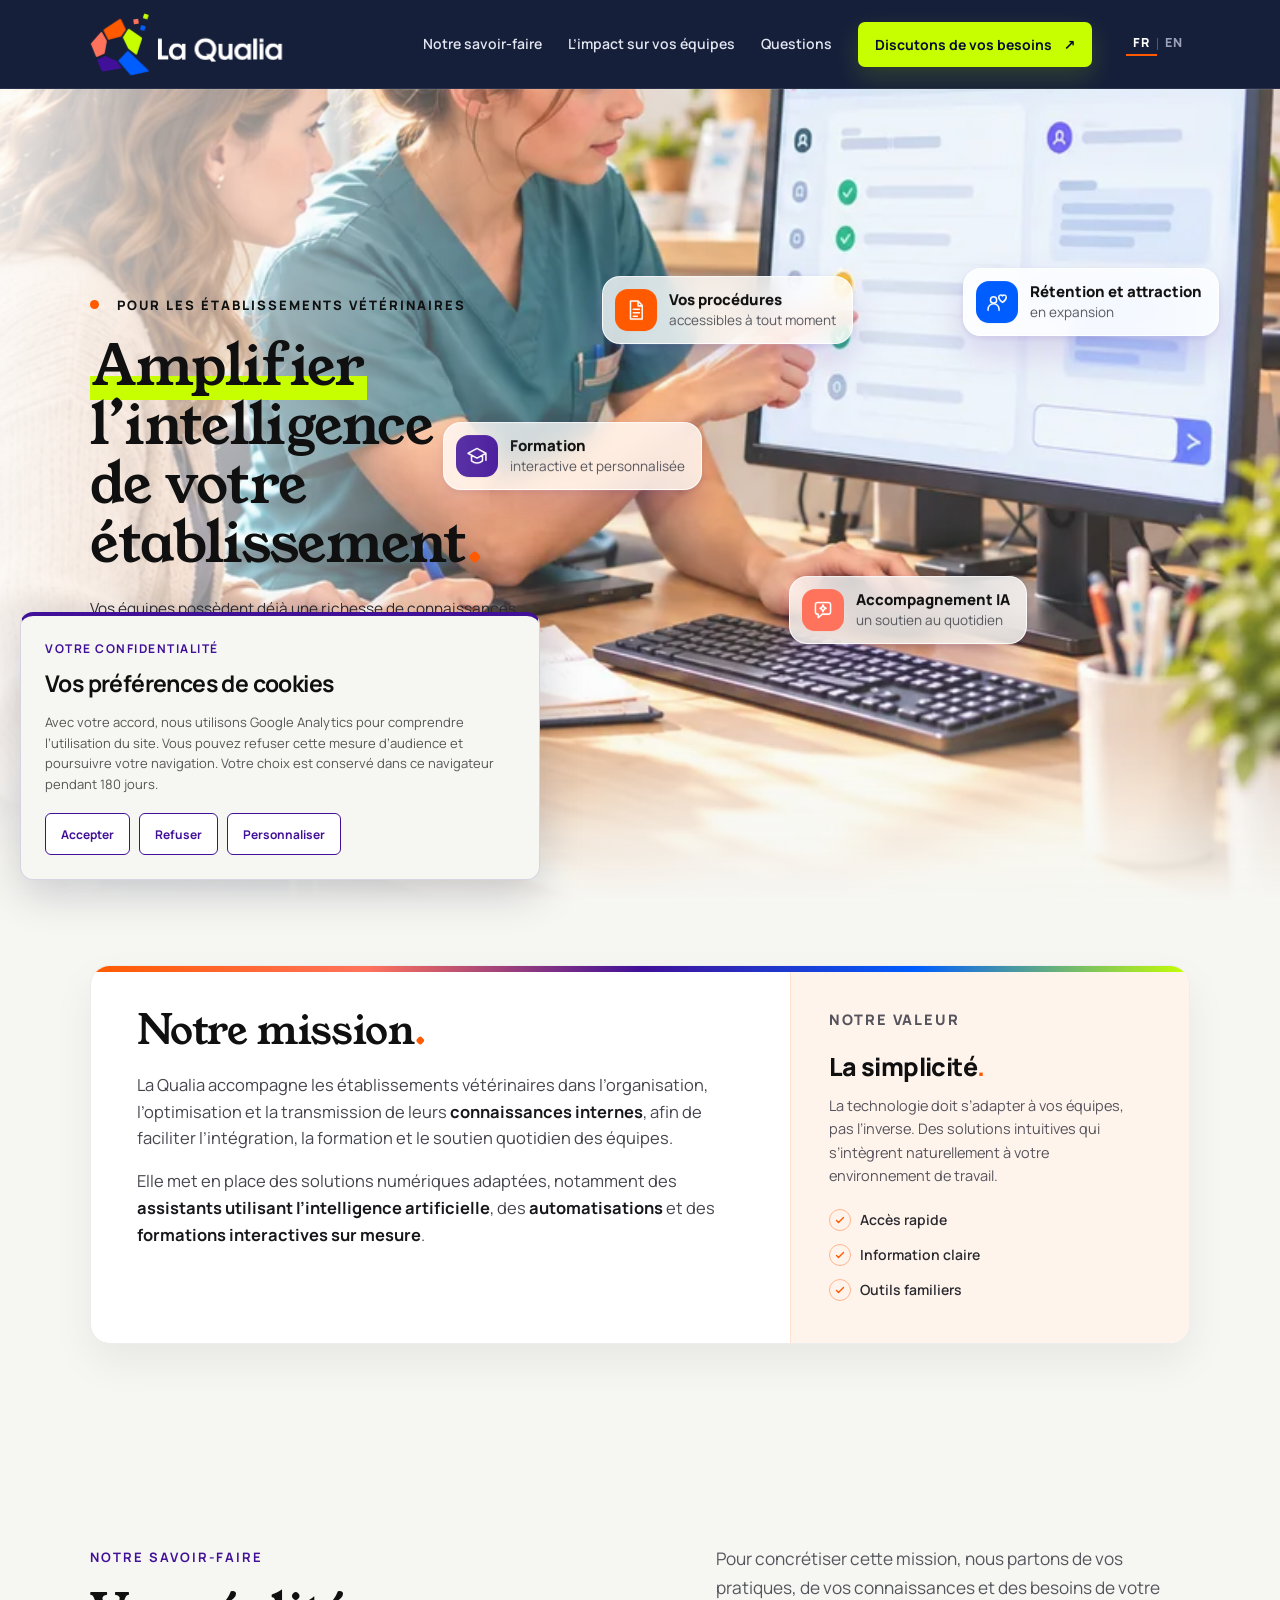
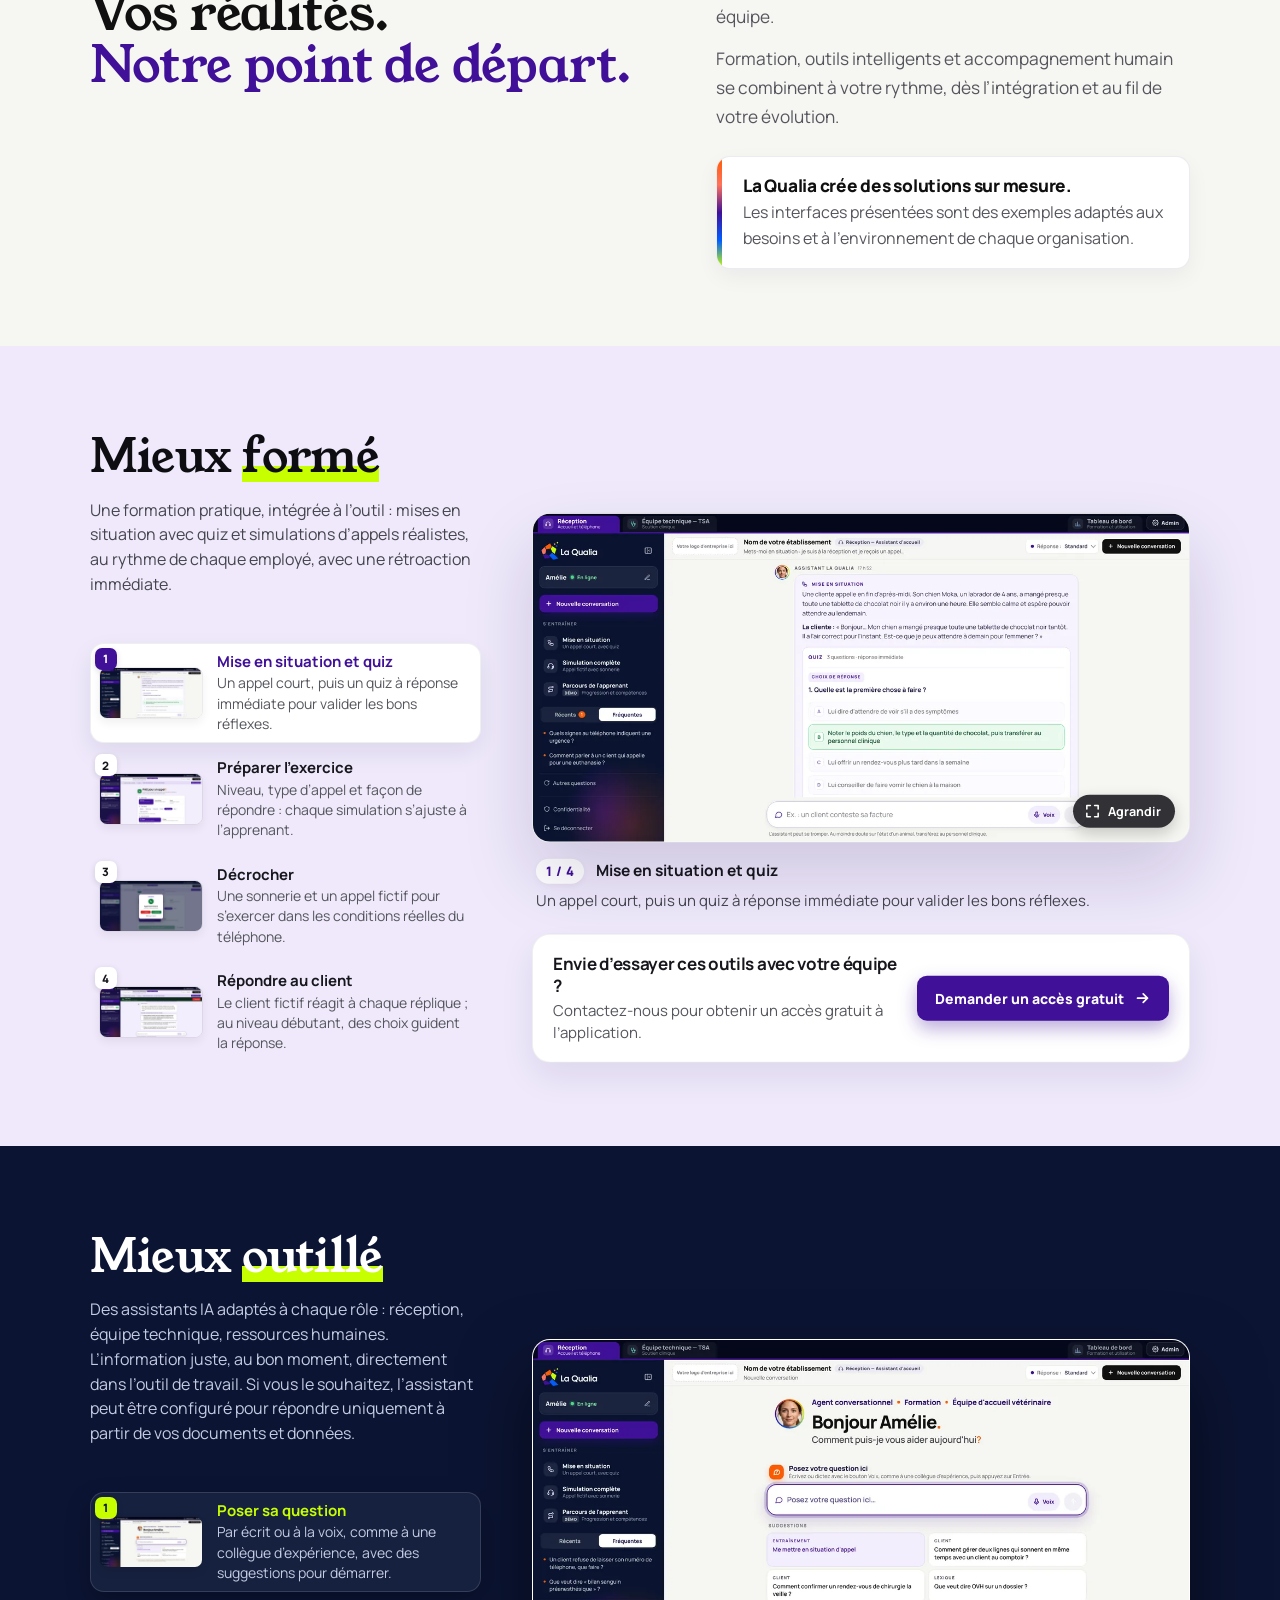
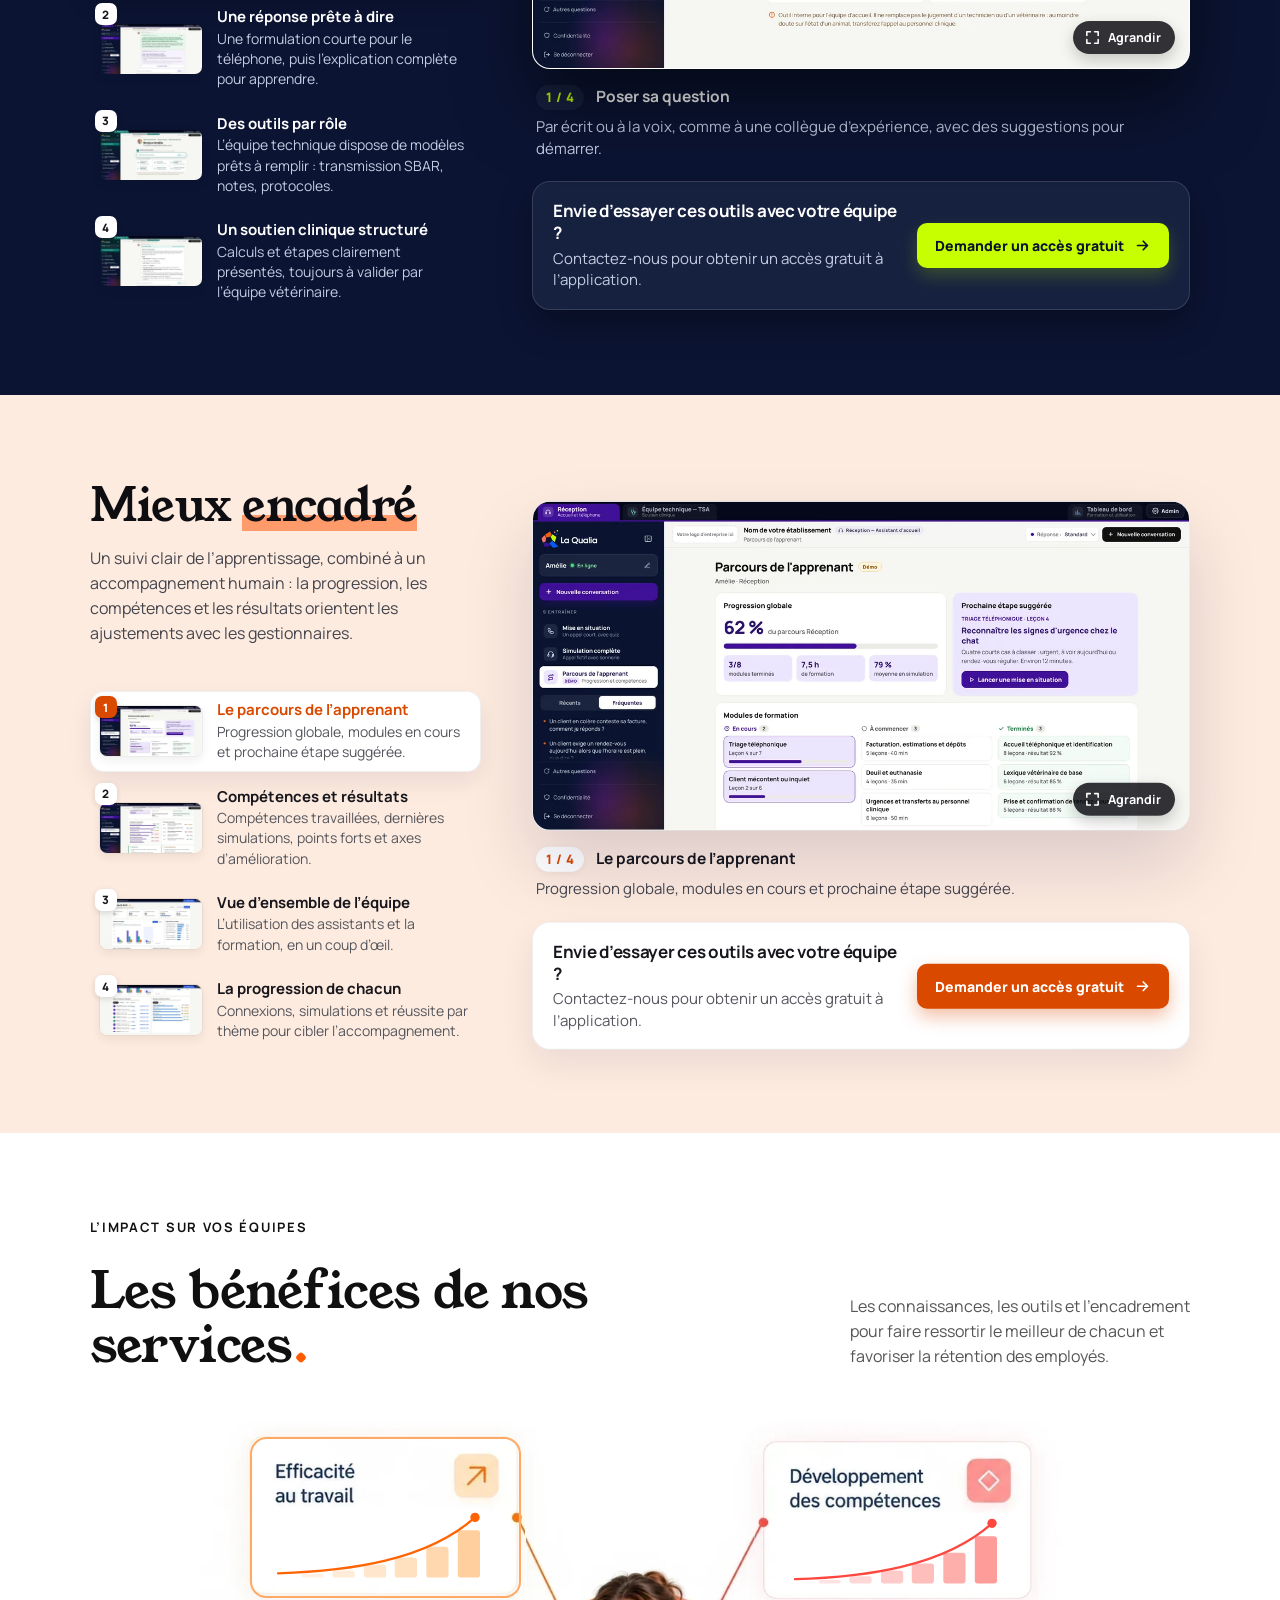
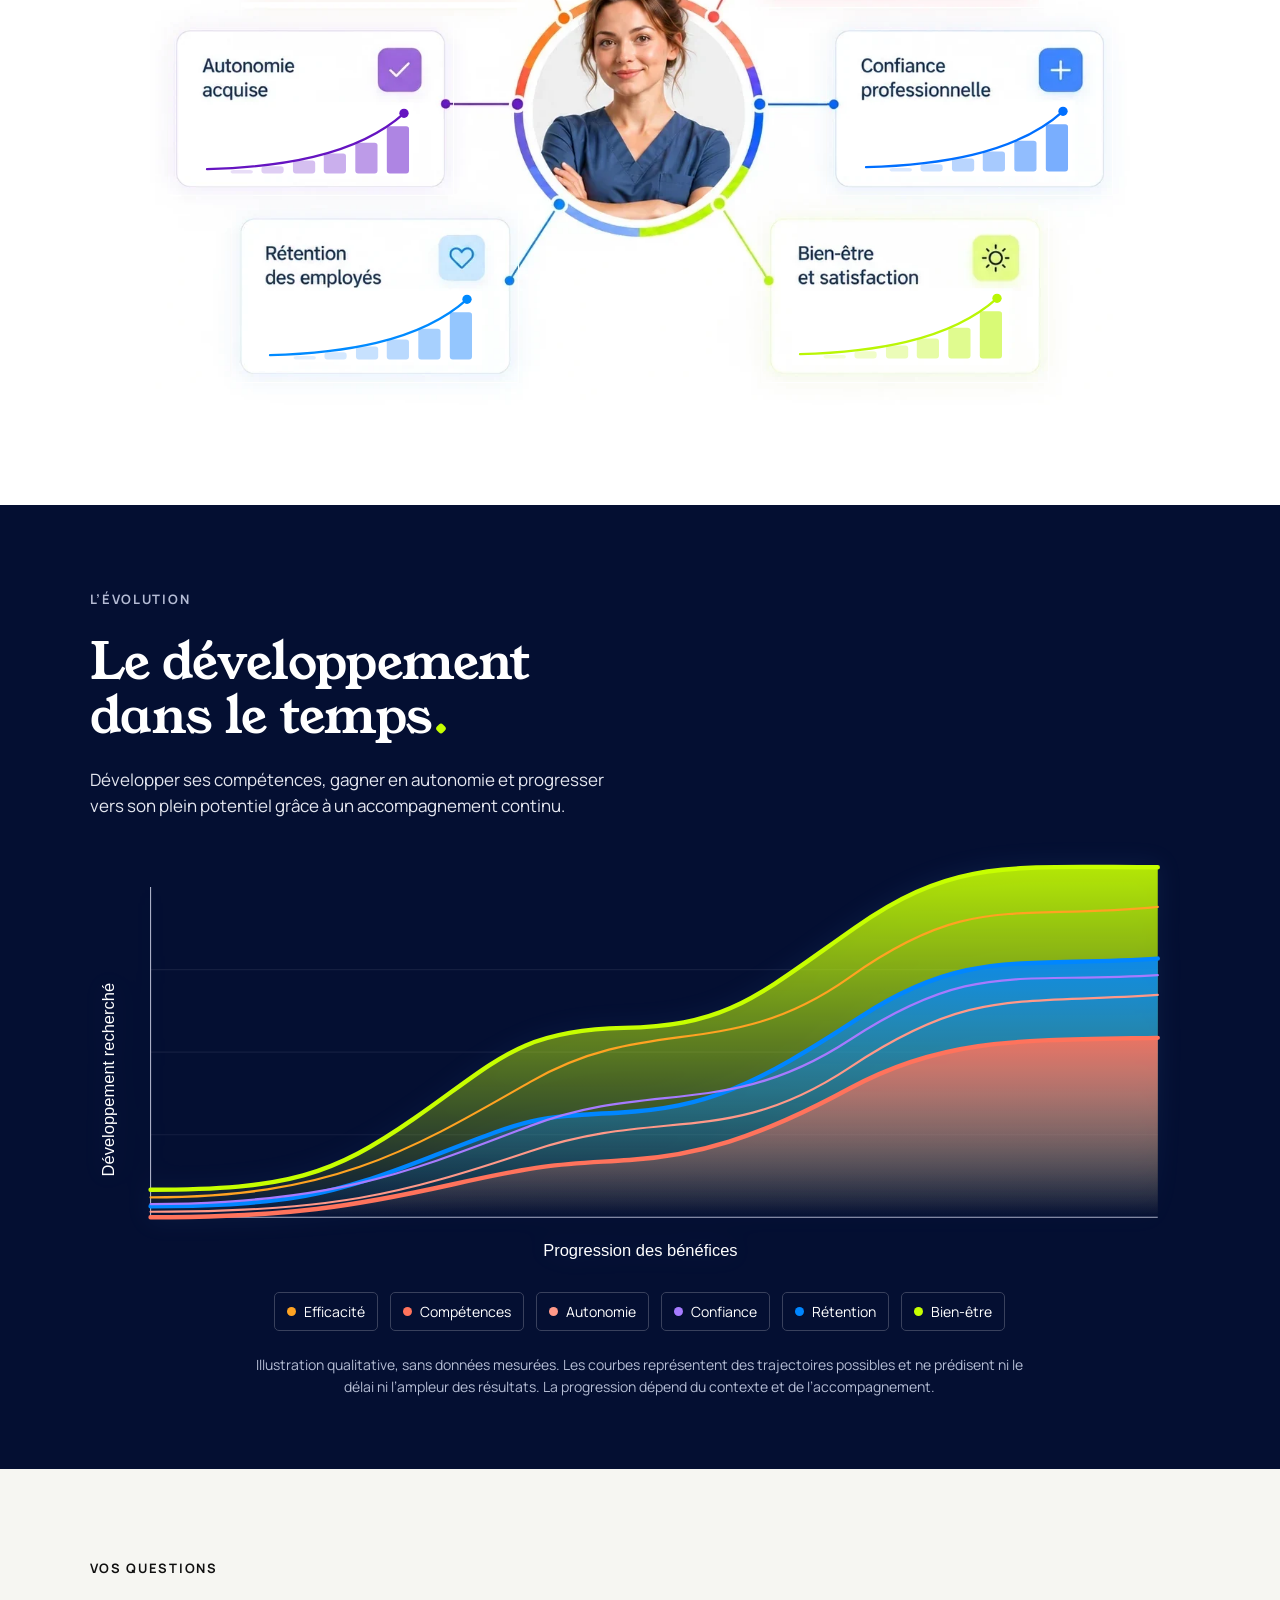
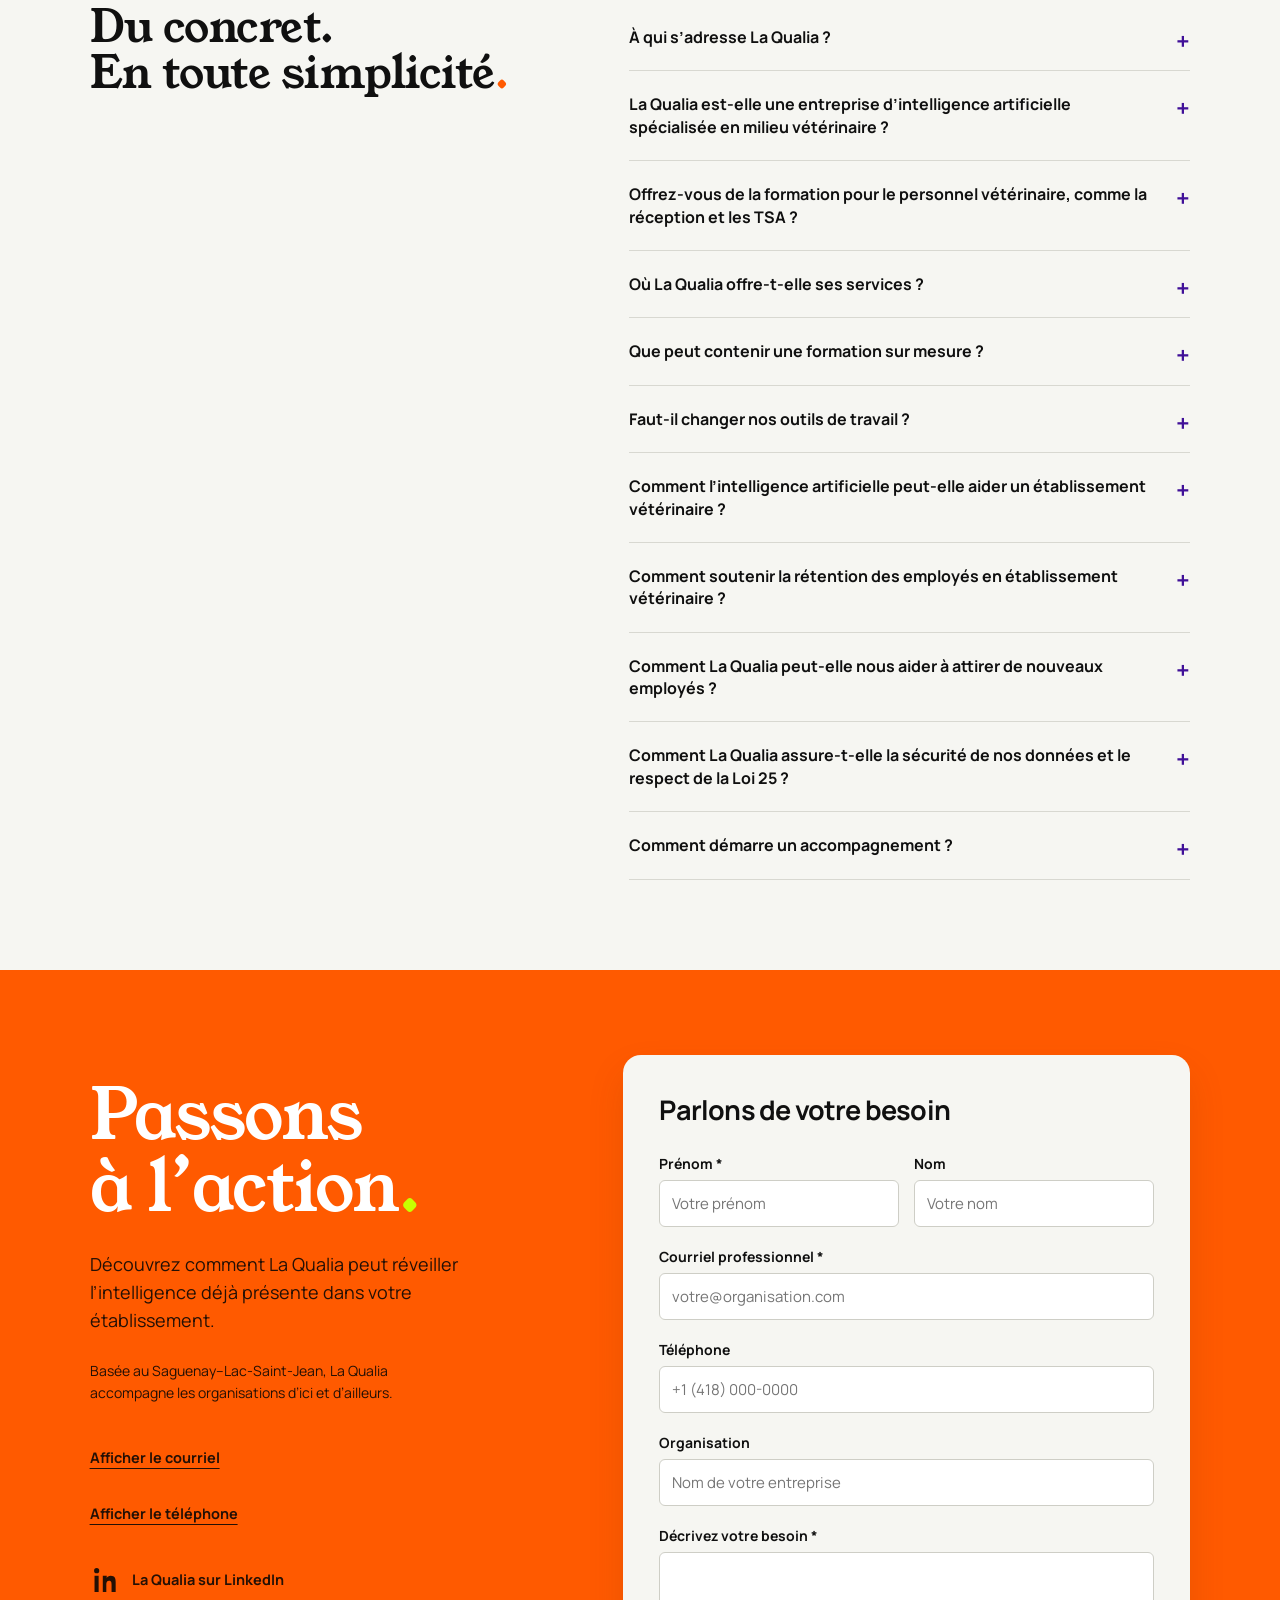
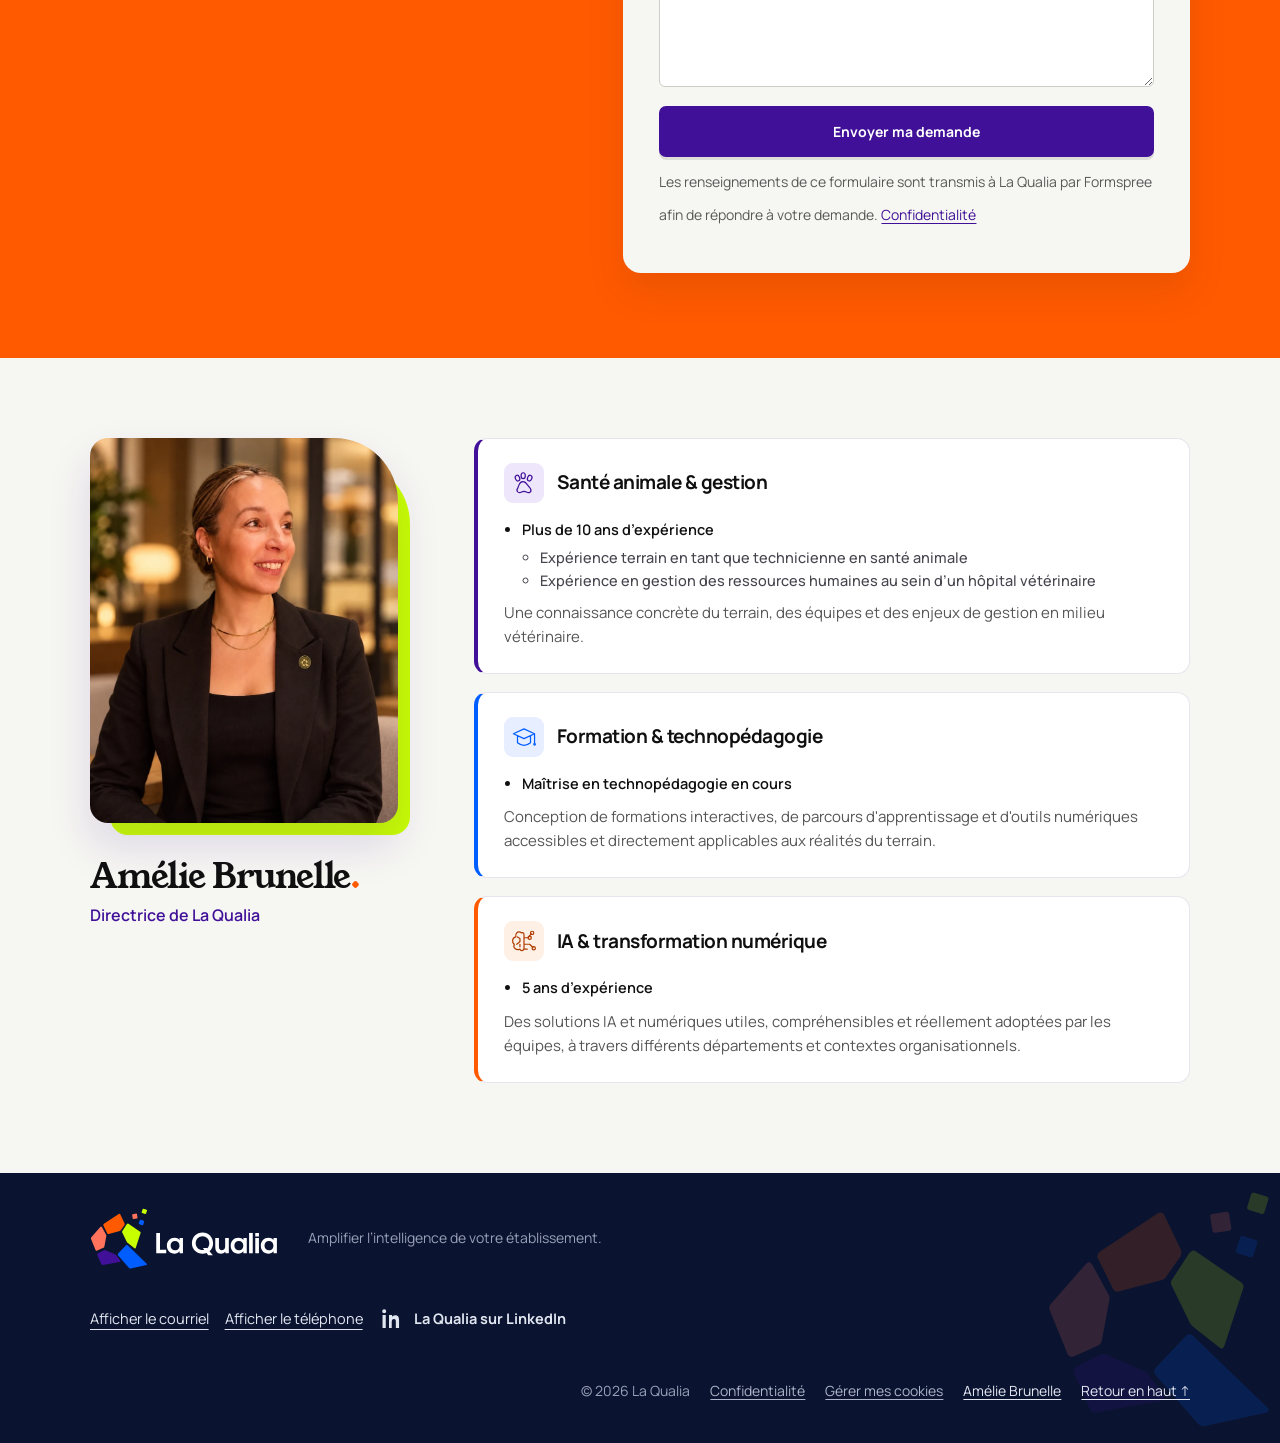
==== index.html @ 10b6c866 "SEO : titres, descriptions, FAQ et données structurées pour l'IA et la formation vétérinaires - Titr" ====
<!doctype html>
<html lang="fr-CA">
<head>
<meta charset="utf-8"><meta name="viewport" content="width=device-width,initial-scale=1">
<title>IA et formation pour cliniques vétérinaires au Québec | La Qualia</title>
<meta name="description" content="Entreprise québécoise d’IA et de formation pour cliniques vétérinaires : assistants IA pour la réception et les TSA, formation sur mesure et rétention du personnel.">
<meta name="theme-color" content="#f6f6f2"><link rel="canonical" href="https://laqualia.com/"><link rel="alternate" hreflang="fr-CA" href="https://laqualia.com/"><link rel="alternate" hreflang="en-CA" href="https://laqualia.com/en/"><link rel="alternate" hreflang="x-default" href="https://laqualia.com/">
<meta property="og:locale" content="fr_CA"><meta property="og:locale:alternate" content="en_CA"><meta property="og:type" content="website"><meta property="og:url" content="https://laqualia.com/"><meta property="og:image" content="https://laqualia.com/assets/partage.png"><meta name="twitter:card" content="summary_large_image"><meta name="robots" content="index,follow,max-image-preview:large,max-snippet:-1"><meta property="og:site_name" content="La Qualia"><meta property="og:title" content="IA et formation pour cliniques vétérinaires au Québec | La Qualia"><meta property="og:description" content="Entreprise québécoise d’IA et de formation pour cliniques vétérinaires : assistants IA pour la réception et les TSA, formation sur mesure et rétention du personnel."><meta property="og:image:width" content="1200"><meta property="og:image:height" content="630"><meta property="og:image:alt" content="La Qualia : formation, intelligence artificielle et accompagnement humain pour établissements vétérinaires"><meta name="twitter:title" content="IA et formation pour cliniques vétérinaires au Québec | La Qualia"><meta name="twitter:description" content="Entreprise québécoise d’IA et de formation pour cliniques vétérinaires : assistants IA pour la réception et les TSA, formation sur mesure et rétention du personnel."><meta name="twitter:image" content="https://laqualia.com/assets/partage.png"><meta name="twitter:image:alt" content="La Qualia : formation, intelligence artificielle et accompagnement humain pour établissements vétérinaires">
<link rel="icon" href="assets/favicon.svg?v=qfacette" type="image/svg+xml"><link rel="icon" href="assets/favicon.ico" sizes="any"><link rel="apple-touch-icon" href="assets/apple-touch-icon.png"><link rel="preconnect" href="https://fonts.googleapis.com"><link rel="preconnect" href="https://fonts.gstatic.com" crossorigin><link href="https://fonts.googleapis.com/css2?family=Young+Serif&family=Manrope:wght@400;500;600;700;800&display=swap" rel="stylesheet"><link rel="stylesheet" href="styles.css?v=20261021-wide1"><script src="app.js?v=20261019-lev" defer></script><script src="leviers.js?v=20261019f" defer></script><script src="analytics.js?v=20261012-audit" defer></script>
<script type="application/ld+json">{"@context":"https://schema.org","@graph":[{"@type":"Organization","@id":"https://laqualia.com/#organisation","name":"La Qualia","url":"https://laqualia.com/","logo":"https://laqualia.com/assets/logo-clair.png","image":"https://laqualia.com/assets/partage.png","description":"Entreprise québécoise d’IA et de formation pour cliniques vétérinaires : assistants IA pour la réception et les TSA, formation sur mesure et rétention du personnel.","knowsAbout":["établissements vétérinaires","intelligence artificielle","formation sur mesure","formation interactive","rétention des employés","transformation numérique","intégration des employés","transmission des connaissances"],"founder":{"@id":"https://laqualia.com/#amelie-brunelle"},"sameAs":["https://www.linkedin.com/company/la-qualia/about/?viewAsMember=true"],"areaServed":{"@type":"Country","name":"Canada"},"knowsLanguage":["fr-CA","en-CA"]},{"@type":"Person","@id":"https://laqualia.com/#amelie-brunelle","name":"Amélie Brunelle","jobTitle":"Directrice","image":"https://laqualia.com/assets/amelie-brunelle.webp","worksFor":{"@id":"https://laqualia.com/#organisation"},"knowsAbout":["santé animale","gestion en milieu vétérinaire","formation et technopédagogie","intelligence artificielle","transformation numérique"]},{"@type":"WebSite","@id":"https://laqualia.com/#site","url":"https://laqualia.com/","name":"La Qualia","inLanguage":"fr-CA","publisher":{"@id":"https://laqualia.com/#organisation"}},{"@type":"WebPage","@id":"https://laqualia.com/#page","url":"https://laqualia.com/","name":"IA et formation pour cliniques vétérinaires au Québec | La Qualia","description":"Entreprise québécoise d’IA et de formation pour cliniques vétérinaires : assistants IA pour la réception et les TSA, formation sur mesure et rétention du personnel.","inLanguage":"fr-CA","isPartOf":{"@id":"https://laqualia.com/#site"},"about":{"@id":"https://laqualia.com/#service"},"primaryImageOfPage":{"@type":"ImageObject","url":"https://laqualia.com/assets/hero-veterinaire.webp"},"keywords":"entreprise IA vétérinaire, intelligence artificielle clinique vétérinaire, formation vétérinaire, formation réceptionniste clinique vétérinaire, formation TSA, assistant IA vétérinaire, établissements vétérinaires, Québec, rétention des employés, transformation numérique"},{"@type":"Service","@id":"https://laqualia.com/#service","name":"Formation, intelligence artificielle et accompagnement des établissements vétérinaires","serviceType":"Formation sur mesure, assistants utilisant l’intelligence artificielle, automatisations et accompagnement humain","provider":{"@id":"https://laqualia.com/#organisation"},"audience":{"@type":"Audience","audienceType":"Établissements vétérinaires, gestionnaires et employés"},"description":"Des parcours de formation personnalisés, des accompagnants utilisant l’intelligence artificielle adaptés aux rôles et un suivi humain structuré pour soutenir l’intégration, la rétention des employés et la transformation numérique des établissements vétérinaires.","hasOfferCatalog":{"@type":"OfferCatalog","name":"Mieux formé, mieux outillé, mieux encadré","itemListElement":[{"@type":"Offer","itemOffered":{"@type":"Service","name":"Mieux formé : formation interactive sur mesure","description":"Portail de formation personnalisé, quiz interactifs, mises en situation et suivi de progression pour les gestionnaires."}},{"@type":"Offer","itemOffered":{"@type":"Service","name":"Mieux outillé : assistants utilisant l’intelligence artificielle","description":"Accompagnants adaptés à chaque rôle donnant accès à l’information et aux procédures au bon moment, avec des automatisations."}},{"@type":"Offer","itemOffered":{"@type":"Service","name":"Mieux encadré : suivi humain structuré","description":"Recueil de l’expérience des employés, analyse des besoins et ajustements en continu avec les gestionnaires."}}]},"areaServed":{"@type":"Country","name":"Canada"}},{"@type":"FAQPage","@id":"https://laqualia.com/#faq","inLanguage":"fr-CA","mainEntity":[{"@type":"Question","name":"À qui s’adresse La Qualia ?","acceptedAnswer":{"@type":"Answer","text":"Aux établissements vétérinaires qui souhaitent améliorer l’intégration, la formation et le soutien quotidien de leurs employés, tout en facilitant le travail des gestionnaires. Les solutions sont adaptées aux rôles, aux besoins et aux pratiques de chaque établissement."}},{"@type":"Question","name":"La Qualia est-elle une entreprise d’intelligence artificielle spécialisée en milieu vétérinaire ?","acceptedAnswer":{"@type":"Answer","text":"Oui. La Qualia se consacre aux cliniques et hôpitaux vétérinaires. Elle conçoit des assistants utilisant l’intelligence artificielle adaptés à chaque rôle, notamment la réception et l’équipe technique (TSA), qui s’appuient sur les procédures et les documents de votre établissement. Ces outils sont accompagnés de formation et d’un suivi humain."}},{"@type":"Question","name":"Offrez-vous de la formation pour le personnel vétérinaire, comme la réception et les TSA ?","acceptedAnswer":{"@type":"Answer","text":"Oui. Les formations sont interactives et conçues sur mesure pour les rôles de votre équipe : accueil téléphonique et réception, techniciennes et techniciens en santé animale (TSA), intégration des nouveaux employés. Elles combinent mises en situation, quiz et suivi de progression pour les gestionnaires."}},{"@type":"Question","name":"Où La Qualia offre-t-elle ses services ?","acceptedAnswer":{"@type":"Answer","text":"La Qualia est basée au Québec et accompagne les établissements vétérinaires en français et en anglais."}},{"@type":"Question","name":"Que peut contenir une formation sur mesure ?","acceptedAnswer":{"@type":"Answer","text":"Des formations interactives conçues à partir de vos connaissances et de vos procédures internes, adaptées aux besoins de votre établissement : processus de travail, service à la clientèle, fonctionnement des urgences et bien plus. Chaque formation peut intégrer des quiz, des mises en situation et des activités interactives, avec un suivi statistique permettant aux gestionnaires de suivre la progression et les acquis des employés."}},{"@type":"Question","name":"Faut-il changer nos outils de travail ?","acceptedAnswer":{"@type":"Answer","text":"La Qualia privilégie une intégration dans votre environnement existant. Les possibilités et les contraintes techniques sont évaluées avant le déploiement pour limiter les nouvelles habitudes à adopter."}},{"@type":"Question","name":"Comment l’intelligence artificielle peut-elle aider un établissement vétérinaire ?","acceptedAnswer":{"@type":"Answer","text":"Des accompagnants utilisant l’intelligence artificielle donnent accès à l’information et aux procédures de votre établissement au moment où vos équipes en ont besoin, par exemple pour retrouver une procédure interne. Ils s’appuient sur vos contenus et ne remplacent pas le suivi humain, qui demeure une composante de la méthode : écoute des employés, analyse des besoins et ajustements avec les gestionnaires."}},{"@type":"Question","name":"Comment soutenir la rétention des employés en établissement vétérinaire ?","acceptedAnswer":{"@type":"Answer","text":"En soutenant l’intégration, le développement des compétences et l’engagement : un parcours de formation dès l’arrivée, des ressources accessibles au quotidien et un suivi humain qui recueille l’expérience des employés pour ajuster le soutien avec les gestionnaires. Ces bénéfices sont recherchés et suivis selon la réalité de votre établissement."}},{"@type":"Question","name":"Comment La Qualia peut-elle nous aider à attirer de nouveaux employés ?","acceptedAnswer":{"@type":"Answer","text":"Un établissement qui investit dans le développement de ses employés devient aussi plus attrayant pour les futurs candidats. En proposant une intégration structurée, des formations interactives et des outils accessibles au quotidien, vous montrez aux candidats qu’ils pourront apprendre, évoluer et se sentir soutenus dès leur arrivée. Un avantage concret pour vous démarquer comme employeur et favoriser la fidélisation de vos équipes."}},{"@type":"Question","name":"Comment La Qualia assure-t-elle la sécurité de nos données et le respect de la Loi 25 ?","acceptedAnswer":{"@type":"Answer","text":"La confidentialité de vos informations est une priorité. Chaque solution est conçue en tenant compte de votre environnement numérique, des accès autorisés et des exigences de la Loi 25. Nous privilégions l’utilisation de vos outils existants et limitons le traitement des renseignements personnels et clients au strict nécessaire. Les mesures de sécurité et les responsabilités sont définies avec votre établissement avant le déploiement."}},{"@type":"Question","name":"Comment démarre un accompagnement ?","acceptedAnswer":{"@type":"Answer","text":"Un échange permet de comprendre vos besoins, vos rôles et vos ressources existantes. Les composantes à déployer sont ensuite définies selon votre réalité, avec un suivi après leur mise en place."}}]}]}</script>
</head>
<body>
<a class="skip" href="#contenu">Aller au contenu</a>
<header class="header"><div class="nav-wrap"><a class="brand" href="#accueil" aria-label="La Qualia, accueil"><svg class="logo-anim" viewBox="0 0 1400 450" width="190" height="61" aria-hidden="true" focusable="false"><g transform="translate(6 4)"><path class="pc" style="--x:-300px;--y:-1500px;--r:-140deg;--d:0s" fill="#ff5a00" d="M96 112 L205 40 Q214 35 218 45 L249 110 Q251 115 248 121 L220 161 Q218 165 213 166 L131 188 Q124 190 121 184 L92 126 Q88 118 96 112 Z"/><path class="pc" style="--x:420px;--y:-1300px;--r:110deg;--d:.14s" fill="#ff735c" d="M69 136 Q76 129 81 137 L112 194 Q115 199 113 206 L99 281 Q98 287 92 290 L47 310 Q38 314 34 305 L1 224 Q-2 217 3 211 Z"/><path class="pc" style="--x:-180px;--y:-1700px;--r:-200deg;--d:.26s" fill="#401098" d="M53 329 L96 307 Q101 304 107 307 L181 339 Q185 340 188 345 L216 384 Q221 392 211 395 L90 416 Q80 418 76 409 L46 341 Q43 333 53 329 Z"/><path class="pc" style="--x:360px;--y:-1400px;--r:150deg;--d:.07s" fill="#c7ff00" d="M264 116 Q271 107 277 112 L363 171 Q369 175 366 183 L331 290 Q328 299 321 293 L270 253 Q267 251 265 246 L231 176 Q228 171 232 165 Z"/><path class="pc" style="--x:-420px;--y:-1600px;--r:90deg;--d:.2s" fill="#005dff" d="M259 271 Q265 265 271 271 L412 407 Q419 414 409 417 L294 442 Q286 444 281 438 L201 346 Q195 339 201 332 Z"/><g class="pc sq" style="--x:700px;--y:-1500px;--r:200deg;--d:1.0s"><rect x="306" y="39" width="36" height="36" rx="5" fill="#ff735c" transform="rotate(-9 324.0 57.0)"/></g><g class="pc sq" style="--x:-500px;--y:-1800px;--r:-160deg;--d:1.12s"><rect x="377" y="4" width="34" height="34" rx="5" fill="#c7ff00" transform="rotate(17 394.0 21.0)"/></g><g class="pc sq" style="--x:300px;--y:-1200px;--r:180deg;--d:1.22s"><rect x="356" y="86" width="34" height="34" rx="5" fill="#005dff" transform="rotate(18 373.0 103.0)"/></g></g><g fill="#ffffff" transform="translate(474 334) scale(0.2028985507246377 -0.2028985507246377)"><g transform="translate(0 0)"><path class="lt" style="--d:1.05s" d="M68 0H431V131H205V739H68Z"/></g><g transform="translate(425 0)"><path class="lt" style="--d:1.11s" d="M615 554H493V480C447 541 392 567 312 567C148 567 30 444 30 275C30 108 147 -13 309 -13C387 -13 440 11 493 72V0H615ZM326 445C421 445 489 374 489 273C489 233 473 187 449 159C422 126 379 109 328 109C231 109 164 175 164 272C164 373 231 445 326 445Z"/></g><g transform="translate(1335 0)"><path class="lt" style="--d:1.17s" d="M420 752C200 752 30 585 30 369C30 155 202 -13 419 -13C634 -13 800 154 800 369C800 582 631 752 420 752ZM418 620C555 620 662 510 662 368C662 225 558 119 418 119C278 119 168 229 168 369C168 512 276 620 418 620Z"/></g><g transform="translate(1335 0)"><path class="lt tail" style="--d:1.9s" d="M430 190H575L790 -75H625Z"/></g><g transform="translate(2160 0)"><path class="lt" style="--d:1.23s" d="M547 554H414V293C414 219 409 184 393 160C374 127 337 109 292 109C258 109 232 120 214 144C195 168 187 208 187 283V554H54V257C54 163 65 114 96 69C133 16 192 -13 265 -13C332 -13 373 4 424 53V0H547Z"/></g><g transform="translate(2745 0)"><path class="lt" style="--d:1.29s" d="M615 554H493V480C447 541 392 567 312 567C148 567 30 444 30 275C30 108 147 -13 309 -13C387 -13 440 11 493 72V0H615ZM326 445C421 445 489 374 489 273C489 233 473 187 449 159C422 126 379 109 328 109C231 109 164 175 164 272C164 373 231 445 326 445Z"/></g><g transform="translate(3390 0)"><path class="lt" style="--d:1.35s" d="M54 0H187V739H54Z"/></g><g transform="translate(3615 0)"><path class="lt" style="--d:1.41s" d="M54 0H187V554H54ZM54 614H187V739H54Z"/></g><g transform="translate(3840 0)"><path class="lt" style="--d:1.47s" d="M615 554H493V480C447 541 392 567 312 567C148 567 30 444 30 275C30 108 147 -13 309 -13C387 -13 440 11 493 72V0H615ZM326 445C421 445 489 374 489 273C489 233 473 187 449 159C422 126 379 109 328 109C231 109 164 175 164 272C164 373 231 445 326 445Z"/></g></g></svg></a><button class="menu-toggle" aria-expanded="false" aria-controls="navigation">Menu <span aria-hidden="true">☰</span></button><nav id="navigation" aria-label="Navigation principale"><a href="#approche">Notre savoir-faire</a><a href="#potentiel">L’impact sur vos équipes</a><a href="#questions">Questions</a><a class="button small primary" data-contact href="#contact">Discutons de vos besoins <span aria-hidden="true">↗</span></a></nav><div class="lang-switch" role="group" aria-label="Choisir la langue"><span class="ls-cur" lang="fr" aria-current="true">FR</span><i aria-hidden="true"></i><a href="en/" lang="en" hreflang="en-CA" data-lang-switch title="English" aria-label="English">EN</a></div></div></header>
<main id="contenu">
<section class="hx" id="accueil" aria-labelledby="hero-title"><div class="hx-stage"><div class="hx-frame"><picture><source media="(max-width:900px)" srcset="assets/hero-accueil-mobile.webp?v=2"><img class="hx-photo" src="assets/hero-accueil.webp" alt="À l’accueil d’une clinique vétérinaire lumineuse, une technicienne montre à une collègue une application d’accompagnement à l’écran." width="1672" height="941" fetchpriority="high"></picture>
<div class="hx-ui"><div class="hx-card hx-c1"><span class="hx-ic ic-o" aria-hidden="true"><svg viewBox="0 0 32 32"><path d="M8 3h11l6 6v20H8V3Zm11 0v7h6M12 15h9M12 20h9M12 25h6"/></svg></span><span class="hx-tx"><strong>Vos procédures</strong><small>accessibles à tout moment</small></span></div><div class="hx-card hx-c2"><span class="hx-ic ic-p" aria-hidden="true"><svg viewBox="0 0 32 32"><path d="m3 12 13-7 13 7-13 7-13-7Zm5 3v8c5 4 11 4 16 0v-8M29 12v10"/></svg></span><span class="hx-tx"><strong>Formation</strong><small>interactive et personnalisée</small></span></div><div class="hx-card hx-c3"><span class="hx-ic ic-b" aria-hidden="true"><svg viewBox="0 0 32 32"><circle cx="11" cy="13" r="4.5"/><path d="M3 28v-1.5a8 8 0 0 1 16 0V28"/><path d="M24 16.5s-5.5-3.4-5.5-7.6a3 3 0 0 1 5.5-1.7 3 3 0 0 1 5.5 1.7c0 4.2-5.5 7.6-5.5 7.6z"/></svg></span><span class="hx-tx"><strong>Rétention et attraction</strong><small>en expansion</small></span></div><div class="hx-card hx-c4"><span class="hx-ic ic-c" aria-hidden="true"><svg viewBox="0 0 32 32"><path d="M5 8a3 3 0 0 1 3-3h16a3 3 0 0 1 3 3v11a3 3 0 0 1-3 3H15l-6 5v-5H8a3 3 0 0 1-3-3z"/><path d="M16 8.5c.5 3 1.5 4 4.5 5-3 1-4 2-4.5 5-.5-3-1.5-4-4.5-5 3-1 4-2 4.5-5z"/></svg></span><span class="hx-tx"><strong>Accompagnement IA</strong><small>un soutien au quotidien</small></span></div></div></div>
<div class="hx-copy wrap"><p class="hx-eyebrow"><span class="dot"></span> POUR LES ÉTABLISSEMENTS VÉTÉRINAIRES</p><h1 id="hero-title"><span class="u">Amplifier</span><br>l’intelligence<br>de votre<br>établissement<span class="orange">.</span></h1><p class="hx-desc">Vos équipes possèdent déjà une richesse de connaissances et d’informations. La Qualia leur donne vie en les rendant plus intelligentes, accessibles et utiles au quotidien, directement dans les outils que vous utilisez déjà.</p></div></div></section>
<section class="values wrap" aria-label="Notre mission et notre valeur"><article class="mcard"><span class="vc-bar" aria-hidden="true"></span><div class="mc-main"><h2>Notre mission<span class="orange">.</span></h2><p class="vc-body">La Qualia accompagne les établissements vétérinaires dans l’organisation, l’optimisation et la transmission de leurs <strong>connaissances internes</strong>, afin de faciliter l’intégration, la formation et le soutien quotidien des équipes.</p><p class="vc-body vc-body2">Elle met en place des solutions numériques adaptées, notamment des <strong>assistants utilisant l’intelligence artificielle</strong>, des <strong>automatisations</strong> et des <strong>formations interactives sur mesure</strong>.</p></div><aside class="mc-value"><p class="mcv-tag">Notre valeur</p><h3>La simplicité<span class="orange">.</span></h3><p>La technologie doit s’adapter à vos équipes, pas l’inverse. Des solutions intuitives qui s’intègrent naturellement à votre environnement de travail.</p><ul class="vc-checks"><li><span class="chk" aria-hidden="true"><svg viewBox="0 0 24 24"><path d="m5 13 4 4 10-10"/></svg></span>Accès rapide</li><li><span class="chk" aria-hidden="true"><svg viewBox="0 0 24 24"><path d="m5 13 4 4 10-10"/></svg></span>Information claire</li><li><span class="chk" aria-hidden="true"><svg viewBox="0 0 24 24"><path d="m5 13 4 4 10-10"/></svg></span>Outils familiers</li></ul></aside></article></section>
<section class="approach-intro wrap" id="approche" aria-labelledby="approach-title"><div class="approach-bridge"><div class="approach-heading"><p class="eyebrow">NOTRE SAVOIR-FAIRE</p><h2 id="approach-title">Vos réalités.<br><span>Notre point de départ.</span></h2></div><div class="approach-copy"><p>Pour concrétiser cette mission, nous partons de vos pratiques, de vos connaissances et des besoins de votre équipe.</p><p>Formation, outils intelligents et accompagnement humain se combinent à votre rythme, dès l’intégration et au fil de votre évolution.</p><aside class="approach-note"><span class="an-bar" aria-hidden="true"></span><p><strong>La Qualia crée des solutions sur mesure.</strong> Les interfaces présentées sont des exemples adaptés aux besoins et à l’environnement de chaque organisation.</p></aside></div></div></section>
<div class="lev-stack" id="leviers"><section class="lev pil pil--formed" aria-labelledby="lev-h-forme"><div class="pil-inner"><div class="lev-panel" id="lev-forme" data-shots="f0-mise-en-situation-quiz::Mise en situation et quiz::Un appel court, puis un quiz à réponse immédiate pour valider les bons réflexes.|f1-simulation-preparer::Préparer l’exercice::Niveau, type d’appel et façon de répondre : chaque simulation s’ajuste à l’apprenant.|f2-sonnerie::Décrocher::Une sonnerie et un appel fictif pour s’exercer dans les conditions réelles du téléphone.|f3-simulation-echange::Répondre au client::Le client fictif réagit à chaque réplique ; au niveau débutant, des choix guident la réponse.">
<div class="lev-copy"><h3 id="lev-h-forme">Mieux <span class="u">formé</span></h3><p class="pil-lead">Une formation pratique, intégrée à l’outil : mises en situation avec quiz et simulations d’appels réalistes, au rythme de chaque employé, avec une rétroaction immédiate.</p>
</div>
<div class="lev-media"><figure class="lev-fig"><div class="lev-shot"><button type="button" class="lev-zoom" aria-label="Agrandir la capture : Mise en situation et quiz"><img src="assets/app/f0-mise-en-situation-quiz-1200.webp?v=2" srcset="assets/app/f0-mise-en-situation-quiz-1200.webp?v=2 1200w, assets/app/f0-mise-en-situation-quiz-1920.webp?v=2 1920w" sizes="(max-width: 900px) 100vw, 760px" alt="Mise en situation et quiz : Un appel court, puis un quiz à réponse immédiate pour valider les bons réflexes." width="1200" height="600" loading="lazy" decoding="async"><span class="lev-zi"><svg viewBox="0 0 24 24" aria-hidden="true"><path d="M4 9V4h5M20 9V4h-5M4 15v5h5M20 15v5h-5"/></svg><span>Agrandir</span></span></button>
<button type="button" class="lev-nav prev" aria-label="Capture précédente"><svg viewBox="0 0 24 24" aria-hidden="true"><path d="m15 5-7 7 7 7"/></svg></button><button type="button" class="lev-nav next" aria-label="Capture suivante"><svg viewBox="0 0 24 24" aria-hidden="true"><path d="m9 5 7 7-7 7"/></svg></button></div>
<figcaption><span class="lev-count">1 / 4</span><strong>Mise en situation et quiz</strong><span class="lev-cap">Un appel court, puis un quiz à réponse immédiate pour valider les bons réflexes.</span></figcaption></figure><div class="lev-cta"><div class="lev-cta-t"><strong>Envie d’essayer ces outils avec votre équipe ?</strong><p>Contactez-nous pour obtenir un accès gratuit à l’application.</p></div><a class="lev-cta-btn" href="#contact" data-contact data-prefill="Bonjour, j’aimerais tester gratuitement l’application La Qualia avec mon équipe.">Demander un accès gratuit<svg viewBox="0 0 24 24" aria-hidden="true"><path d="M5 12h14M13 6l6 6-6 6"/></svg></a></div></div>
<ol class="lev-steps" aria-label="Captures de l’application, formation et simulations"><li><button type="button" class="lev-step" data-i="0" aria-pressed="true"><img src="assets/app/f0-mise-en-situation-quiz-480.webp?v=2" alt="" width="480" height="240" loading="lazy" decoding="async"><span class="ls-n" aria-hidden="true">1</span><span class="ls-t"><strong>Mise en situation et quiz</strong><small>Un appel court, puis un quiz à réponse immédiate pour valider les bons réflexes.</small></span></button></li><li><button type="button" class="lev-step" data-i="1" aria-pressed="false"><img src="assets/app/f1-simulation-preparer-480.webp?v=2" alt="" width="480" height="240" loading="lazy" decoding="async"><span class="ls-n" aria-hidden="true">2</span><span class="ls-t"><strong>Préparer l’exercice</strong><small>Niveau, type d’appel et façon de répondre : chaque simulation s’ajuste à l’apprenant.</small></span></button></li><li><button type="button" class="lev-step" data-i="2" aria-pressed="false"><img src="assets/app/f2-sonnerie-480.webp?v=2" alt="" width="480" height="240" loading="lazy" decoding="async"><span class="ls-n" aria-hidden="true">3</span><span class="ls-t"><strong>Décrocher</strong><small>Une sonnerie et un appel fictif pour s’exercer dans les conditions réelles du téléphone.</small></span></button></li><li><button type="button" class="lev-step" data-i="3" aria-pressed="false"><img src="assets/app/f3-simulation-echange-480.webp?v=2" alt="" width="480" height="240" loading="lazy" decoding="async"><span class="ls-n" aria-hidden="true">4</span><span class="ls-t"><strong>Répondre au client</strong><small>Le client fictif réagit à chaque réplique ; au niveau débutant, des choix guident la réponse.</small></span></button></li></ol>
</div></div></section><section class="lev pil pil--tooled" aria-labelledby="lev-h-outille"><div class="pil-inner"><div class="lev-panel" id="lev-outille" data-shots="t4-reception-accueil::Poser sa question::Par écrit ou à la voix, comme à une collègue d’expérience, avec des suggestions pour démarrer.|t1-reception-reponse::Une réponse prête à dire::Une formulation courte pour le téléphone, puis l’explication complète pour apprendre.|t3-tsa-outils::Des outils par rôle::L’équipe technique dispose de modèles prêts à remplir : transmission SBAR, notes, protocoles.|t2-tsa-reponse::Un soutien clinique structuré::Calculs et étapes clairement présentés, toujours à valider par l’équipe vétérinaire.">
<div class="lev-copy"><h3 id="lev-h-outille">Mieux <span class="u">outillé</span></h3><p class="pil-lead">Des assistants IA adaptés à chaque rôle : réception, équipe technique, ressources humaines. L’information juste, au bon moment, directement dans l’outil de travail. Si vous le souhaitez, l’assistant peut être configuré pour répondre uniquement à partir de vos documents et données.</p>
</div>
<div class="lev-media"><figure class="lev-fig"><div class="lev-shot"><button type="button" class="lev-zoom" aria-label="Agrandir la capture : Poser sa question"><img src="assets/app/t4-reception-accueil-1200.webp?v=2" srcset="assets/app/t4-reception-accueil-1200.webp?v=2 1200w, assets/app/t4-reception-accueil-1920.webp?v=2 1920w" sizes="(max-width: 900px) 100vw, 760px" alt="Poser sa question : Par écrit ou à la voix, comme à une collègue d’expérience, avec des suggestions pour démarrer." width="1200" height="600" loading="lazy" decoding="async"><span class="lev-zi"><svg viewBox="0 0 24 24" aria-hidden="true"><path d="M4 9V4h5M20 9V4h-5M4 15v5h5M20 15v5h-5"/></svg><span>Agrandir</span></span></button>
<button type="button" class="lev-nav prev" aria-label="Capture précédente"><svg viewBox="0 0 24 24" aria-hidden="true"><path d="m15 5-7 7 7 7"/></svg></button><button type="button" class="lev-nav next" aria-label="Capture suivante"><svg viewBox="0 0 24 24" aria-hidden="true"><path d="m9 5 7 7-7 7"/></svg></button></div>
<figcaption><span class="lev-count">1 / 4</span><strong>Poser sa question</strong><span class="lev-cap">Par écrit ou à la voix, comme à une collègue d’expérience, avec des suggestions pour démarrer.</span></figcaption></figure><div class="lev-cta"><div class="lev-cta-t"><strong>Envie d’essayer ces outils avec votre équipe ?</strong><p>Contactez-nous pour obtenir un accès gratuit à l’application.</p></div><a class="lev-cta-btn" href="#contact" data-contact data-prefill="Bonjour, j’aimerais tester gratuitement l’application La Qualia avec mon équipe.">Demander un accès gratuit<svg viewBox="0 0 24 24" aria-hidden="true"><path d="M5 12h14M13 6l6 6-6 6"/></svg></a></div></div>
<ol class="lev-steps" aria-label="Captures de l’application, outils d’accompagnement"><li><button type="button" class="lev-step" data-i="0" aria-pressed="true"><img src="assets/app/t4-reception-accueil-480.webp?v=2" alt="" width="480" height="240" loading="lazy" decoding="async"><span class="ls-n" aria-hidden="true">1</span><span class="ls-t"><strong>Poser sa question</strong><small>Par écrit ou à la voix, comme à une collègue d’expérience, avec des suggestions pour démarrer.</small></span></button></li><li><button type="button" class="lev-step" data-i="1" aria-pressed="false"><img src="assets/app/t1-reception-reponse-480.webp?v=2" alt="" width="480" height="240" loading="lazy" decoding="async"><span class="ls-n" aria-hidden="true">2</span><span class="ls-t"><strong>Une réponse prête à dire</strong><small>Une formulation courte pour le téléphone, puis l’explication complète pour apprendre.</small></span></button></li><li><button type="button" class="lev-step" data-i="2" aria-pressed="false"><img src="assets/app/t3-tsa-outils-480.webp?v=2" alt="" width="480" height="240" loading="lazy" decoding="async"><span class="ls-n" aria-hidden="true">3</span><span class="ls-t"><strong>Des outils par rôle</strong><small>L’équipe technique dispose de modèles prêts à remplir : transmission SBAR, notes, protocoles.</small></span></button></li><li><button type="button" class="lev-step" data-i="3" aria-pressed="false"><img src="assets/app/t2-tsa-reponse-480.webp?v=2" alt="" width="480" height="240" loading="lazy" decoding="async"><span class="ls-n" aria-hidden="true">4</span><span class="ls-t"><strong>Un soutien clinique structuré</strong><small>Calculs et étapes clairement présentés, toujours à valider par l’équipe vétérinaire.</small></span></button></li></ol>
</div></div></section><section class="lev pil pil--encadre" aria-labelledby="lev-h-encadre"><div class="pil-inner"><div class="lev-panel" id="lev-encadre" data-shots="e1-parcours::Le parcours de l’apprenant::Progression globale, modules en cours et prochaine étape suggérée.|e2-parcours-competences::Compétences et résultats::Compétences travaillées, dernières simulations, points forts et axes d’amélioration.|e3-tableau-de-bord::Vue d’ensemble de l’équipe::L’utilisation des assistants et la formation, en un coup d’œil.|e4-tableau-equipe::La progression de chacun::Connexions, simulations et réussite par thème pour cibler l’accompagnement.">
<div class="lev-copy"><h3 id="lev-h-encadre">Mieux <span class="u">encadré</span></h3><p class="pil-lead">Un suivi clair de l’apprentissage, combiné à un accompagnement humain : la progression, les compétences et les résultats orientent les ajustements avec les gestionnaires.</p>
</div>
<div class="lev-media"><figure class="lev-fig"><div class="lev-shot"><button type="button" class="lev-zoom" aria-label="Agrandir la capture : Le parcours de l’apprenant"><img src="assets/app/e1-parcours-1200.webp?v=2" srcset="assets/app/e1-parcours-1200.webp?v=2 1200w, assets/app/e1-parcours-1920.webp?v=2 1920w" sizes="(max-width: 900px) 100vw, 760px" alt="Le parcours de l’apprenant : Progression globale, modules en cours et prochaine étape suggérée." width="1200" height="600" loading="lazy" decoding="async"><span class="lev-zi"><svg viewBox="0 0 24 24" aria-hidden="true"><path d="M4 9V4h5M20 9V4h-5M4 15v5h5M20 15v5h-5"/></svg><span>Agrandir</span></span></button>
<button type="button" class="lev-nav prev" aria-label="Capture précédente"><svg viewBox="0 0 24 24" aria-hidden="true"><path d="m15 5-7 7 7 7"/></svg></button><button type="button" class="lev-nav next" aria-label="Capture suivante"><svg viewBox="0 0 24 24" aria-hidden="true"><path d="m9 5 7 7-7 7"/></svg></button></div>
<figcaption><span class="lev-count">1 / 4</span><strong>Le parcours de l’apprenant</strong><span class="lev-cap">Progression globale, modules en cours et prochaine étape suggérée.</span></figcaption></figure><div class="lev-cta"><div class="lev-cta-t"><strong>Envie d’essayer ces outils avec votre équipe ?</strong><p>Contactez-nous pour obtenir un accès gratuit à l’application.</p></div><a class="lev-cta-btn" href="#contact" data-contact data-prefill="Bonjour, j’aimerais tester gratuitement l’application La Qualia avec mon équipe.">Demander un accès gratuit<svg viewBox="0 0 24 24" aria-hidden="true"><path d="M5 12h14M13 6l6 6-6 6"/></svg></a></div></div>
<ol class="lev-steps" aria-label="Captures de l’application, suivi de l’apprentissage"><li><button type="button" class="lev-step" data-i="0" aria-pressed="true"><img src="assets/app/e1-parcours-480.webp?v=2" alt="" width="480" height="240" loading="lazy" decoding="async"><span class="ls-n" aria-hidden="true">1</span><span class="ls-t"><strong>Le parcours de l’apprenant</strong><small>Progression globale, modules en cours et prochaine étape suggérée.</small></span></button></li><li><button type="button" class="lev-step" data-i="1" aria-pressed="false"><img src="assets/app/e2-parcours-competences-480.webp?v=2" alt="" width="480" height="240" loading="lazy" decoding="async"><span class="ls-n" aria-hidden="true">2</span><span class="ls-t"><strong>Compétences et résultats</strong><small>Compétences travaillées, dernières simulations, points forts et axes d’amélioration.</small></span></button></li><li><button type="button" class="lev-step" data-i="2" aria-pressed="false"><img src="assets/app/e3-tableau-de-bord-480.webp?v=2" alt="" width="480" height="240" loading="lazy" decoding="async"><span class="ls-n" aria-hidden="true">3</span><span class="ls-t"><strong>Vue d’ensemble de l’équipe</strong><small>L’utilisation des assistants et la formation, en un coup d’œil.</small></span></button></li><li><button type="button" class="lev-step" data-i="3" aria-pressed="false"><img src="assets/app/e4-tableau-equipe-480.webp?v=2" alt="" width="480" height="240" loading="lazy" decoding="async"><span class="ls-n" aria-hidden="true">4</span><span class="ls-t"><strong>La progression de chacun</strong><small>Connexions, simulations et réussite par thème pour cibler l’accompagnement.</small></span></button></li></ol>
</div></div></section></div>
<dialog class="lev-lb" id="lev-lb" aria-label="Capture agrandie"><div class="lb-in"><div class="lb-scroll"><img alt="" id="lev-lb-img"></div><p class="lb-hint">Glissez l’image pour l’explorer · pincez pour zoomer</p><div class="lb-bar"><p><span class="lb-count" id="lev-lb-count"></span><strong id="lev-lb-title"></strong><span id="lev-lb-cap"></span></p>
<div class="lb-btns"><button type="button" class="lb-prev" aria-label="Capture précédente"><svg viewBox="0 0 24 24" aria-hidden="true"><path d="m15 5-7 7 7 7"/></svg></button><button type="button" class="lb-next" aria-label="Capture suivante"><svg viewBox="0 0 24 24" aria-hidden="true"><path d="m9 5 7 7-7 7"/></svg></button><button type="button" class="lb-close" aria-label="Fermer">×</button></div></div></div></dialog><section class="potential" id="potentiel" aria-labelledby="potential-title"><div class="wrap"><div class="section-heading"><div><p class="eyebrow">L’IMPACT SUR VOS ÉQUIPES</p><h2 class="section-title" id="potential-title">Les bénéfices de nos services<span class="orange">.</span></h2></div><p>Les connaissances, les outils et l’encadrement pour faire ressortir le meilleur de chacun et favoriser la rétention des employés.</p></div><figure class="impact-fig"><div class="impact-stage" role="group" aria-label="Six bénéfices autour d’une professionnelle vétérinaire : efficacité au travail, développement des compétences, autonomie acquise, confiance professionnelle, rétention des employés, bien-être et satisfaction."><img class="impact-base" src="assets/impact-base.webp" alt="" width="1368" height="815" loading="lazy"><button type="button" class="ic" data-benefit="efficacite" aria-pressed="true" aria-label="Efficacité au travail" style="--x:127;--y:17;--pw:397;--ph:243;--cl:11.335%;--ct:46.091%;--cw:75.063%;--ch:42.387%;--ml:3.023%;--mt:4.938%;--mw:93.955%;--mh:90.123%;background-image:url(assets/impact-equipes-vide.webp)"><svg class="ic-chart" viewBox="-4 -4 298 103" aria-hidden="true" focusable="false"><g class="ic-bars"><rect x="36" y="88" width="31" height="5" rx="4" fill="rgb(255,208,158)" style="opacity:0.28"/><rect x="79" y="83" width="31" height="10" rx="4" fill="rgb(255,208,158)" style="opacity:0.4"/><rect x="123" y="75" width="31" height="18" rx="4" fill="rgb(255,208,158)" style="opacity:0.52"/><rect x="166" y="65" width="31" height="28" rx="4" fill="rgb(255,208,158)" style="opacity:0.66"/><rect x="210" y="50" width="31" height="43" rx="4" fill="rgb(255,208,158)" style="opacity:0.82"/><rect x="254" y="27" width="31" height="66" rx="4" fill="rgb(255,208,158)" style="opacity:1"/></g><path class="ic-line" pathLength="1" d="M3 87C100 84 210 70 278 9" fill="none" stroke="rgb(255,100,4)" stroke-width="3.2" stroke-linecap="round"/><circle class="ic-dot" cx="278" cy="9" r="6.5" fill="rgb(255,100,4)"/></svg></button><button type="button" class="ic" data-benefit="competences" aria-pressed="false" aria-label="Développement des compétences" style="--x:844;--y:17;--pw:397;--ph:243;--cl:12.343%;--ct:46.502%;--cw:75.063%;--ch:42.387%;--ml:3.023%;--mt:4.938%;--mw:93.955%;--mh:90.123%;background-image:url(assets/impact-equipes-vide.webp)"><svg class="ic-chart" viewBox="-4 -4 298 103" aria-hidden="true" focusable="false"><g class="ic-bars"><rect x="36" y="88" width="31" height="5" rx="4" fill="rgb(254,156,153)" style="opacity:0.28"/><rect x="79" y="83" width="31" height="10" rx="4" fill="rgb(254,156,153)" style="opacity:0.4"/><rect x="123" y="75" width="31" height="18" rx="4" fill="rgb(254,156,153)" style="opacity:0.52"/><rect x="166" y="65" width="31" height="28" rx="4" fill="rgb(254,156,153)" style="opacity:0.66"/><rect x="210" y="50" width="31" height="43" rx="4" fill="rgb(254,156,153)" style="opacity:0.82"/><rect x="254" y="27" width="31" height="66" rx="4" fill="rgb(254,156,153)" style="opacity:1"/></g><path class="ic-line" pathLength="1" d="M3 87C100 84 210 70 278 9" fill="none" stroke="rgb(254,71,62)" stroke-width="3.2" stroke-linecap="round"/><circle class="ic-dot" cx="278" cy="9" r="6.5" fill="rgb(254,71,62)"/></svg></button><button type="button" class="ic" data-benefit="autonomie" aria-pressed="false" aria-label="Autonomie acquise" style="--x:25;--y:281;--pw:398;--ph:241;--cl:11.809%;--ct:47.303%;--cw:74.874%;--ch:42.739%;--ml:3.015%;--mt:4.979%;--mw:93.970%;--mh:90.041%;background-image:url(assets/impact-equipes-vide.webp)"><svg class="ic-chart" viewBox="-4 -4 298 103" aria-hidden="true" focusable="false"><g class="ic-bars"><rect x="36" y="88" width="31" height="5" rx="4" fill="rgb(174,133,227)" style="opacity:0.28"/><rect x="79" y="83" width="31" height="10" rx="4" fill="rgb(174,133,227)" style="opacity:0.4"/><rect x="123" y="75" width="31" height="18" rx="4" fill="rgb(174,133,227)" style="opacity:0.52"/><rect x="166" y="65" width="31" height="28" rx="4" fill="rgb(174,133,227)" style="opacity:0.66"/><rect x="210" y="50" width="31" height="43" rx="4" fill="rgb(174,133,227)" style="opacity:0.82"/><rect x="254" y="27" width="31" height="66" rx="4" fill="rgb(174,133,227)" style="opacity:1"/></g><path class="ic-line" pathLength="1" d="M3 87C100 84 210 70 278 9" fill="none" stroke="rgb(101,20,193)" stroke-width="3.2" stroke-linecap="round"/><circle class="ic-dot" cx="278" cy="9" r="6.5" fill="rgb(101,20,193)"/></svg></button><button type="button" class="ic" data-benefit="confiance" aria-pressed="false" aria-label="Confiance professionnelle" style="--x:945;--y:281;--pw:398;--ph:241;--cl:11.809%;--ct:46.058%;--cw:74.874%;--ch:42.739%;--ml:3.015%;--mt:4.979%;--mw:93.970%;--mh:90.041%;background-image:url(assets/impact-equipes-vide.webp)"><svg class="ic-chart" viewBox="-4 -4 298 103" aria-hidden="true" focusable="false"><g class="ic-bars"><rect x="36" y="88" width="31" height="5" rx="4" fill="rgb(121,174,254)" style="opacity:0.28"/><rect x="79" y="83" width="31" height="10" rx="4" fill="rgb(121,174,254)" style="opacity:0.4"/><rect x="123" y="75" width="31" height="18" rx="4" fill="rgb(121,174,254)" style="opacity:0.52"/><rect x="166" y="65" width="31" height="28" rx="4" fill="rgb(121,174,254)" style="opacity:0.66"/><rect x="210" y="50" width="31" height="43" rx="4" fill="rgb(121,174,254)" style="opacity:0.82"/><rect x="254" y="27" width="31" height="66" rx="4" fill="rgb(121,174,254)" style="opacity:1"/></g><path class="ic-line" pathLength="1" d="M3 87C100 84 210 70 278 9" fill="none" stroke="rgb(0,111,255)" stroke-width="3.2" stroke-linecap="round"/><circle class="ic-dot" cx="278" cy="9" r="6.5" fill="rgb(0,111,255)"/></svg></button><button type="button" class="ic" data-benefit="retention" aria-pressed="false" aria-label="Rétention des employés" style="--x:114;--y:543;--pw:400;--ph:240;--cl:11.750%;--ct:46.667%;--cw:74.500%;--ch:42.917%;--ml:3.000%;--mt:5.000%;--mw:94.000%;--mh:90.000%;background-image:url(assets/impact-equipes-vide.webp)"><svg class="ic-chart" viewBox="-4 -4 298 103" aria-hidden="true" focusable="false"><g class="ic-bars"><rect x="36" y="88" width="31" height="5" rx="4" fill="rgb(148,198,254)" style="opacity:0.28"/><rect x="79" y="83" width="31" height="10" rx="4" fill="rgb(148,198,254)" style="opacity:0.4"/><rect x="123" y="75" width="31" height="18" rx="4" fill="rgb(148,198,254)" style="opacity:0.52"/><rect x="166" y="65" width="31" height="28" rx="4" fill="rgb(148,198,254)" style="opacity:0.66"/><rect x="210" y="50" width="31" height="43" rx="4" fill="rgb(148,198,254)" style="opacity:0.82"/><rect x="254" y="27" width="31" height="66" rx="4" fill="rgb(148,198,254)" style="opacity:1"/></g><path class="ic-line" pathLength="1" d="M3 87C100 84 210 70 278 9" fill="none" stroke="rgb(0,138,255)" stroke-width="3.2" stroke-linecap="round"/><circle class="ic-dot" cx="278" cy="9" r="6.5" fill="rgb(0,138,255)"/></svg></button><button type="button" class="ic" data-benefit="bienetre" aria-pressed="false" aria-label="Bien-être et satisfaction" style="--x:854;--y:543;--pw:400;--ph:240;--cl:11.500%;--ct:46.250%;--cw:74.500%;--ch:42.917%;--ml:3.000%;--mt:5.000%;--mw:94.000%;--mh:90.000%;background-image:url(assets/impact-equipes-vide.webp)"><svg class="ic-chart" viewBox="-4 -4 298 103" aria-hidden="true" focusable="false"><g class="ic-bars"><rect x="36" y="88" width="31" height="5" rx="4" fill="rgb(217,250,118)" style="opacity:0.28"/><rect x="79" y="83" width="31" height="10" rx="4" fill="rgb(217,250,118)" style="opacity:0.4"/><rect x="123" y="75" width="31" height="18" rx="4" fill="rgb(217,250,118)" style="opacity:0.52"/><rect x="166" y="65" width="31" height="28" rx="4" fill="rgb(217,250,118)" style="opacity:0.66"/><rect x="210" y="50" width="31" height="43" rx="4" fill="rgb(217,250,118)" style="opacity:0.82"/><rect x="254" y="27" width="31" height="66" rx="4" fill="rgb(217,250,118)" style="opacity:1"/></g><path class="ic-line" pathLength="1" d="M3 87C100 84 210 70 278 9" fill="none" stroke="rgb(186,246,5)" stroke-width="3.2" stroke-linecap="round"/><circle class="ic-dot" cx="278" cy="9" r="6.5" fill="rgb(186,246,5)"/></svg></button></div></figure><div class="hub"><svg class="hub-lines" viewBox="0 0 1330 715" aria-hidden="true"><g fill="none" stroke-width="8" stroke-linecap="round"><path class="ln ln-eff" d="M455 100 537 262" stroke="#ffa322"/><path class="ln ln-skl" d="M875 100 793 262" stroke="#ff735c"/><path class="ln ln-aut" d="M350 355H507" stroke="#ff735c"/><path class="ln ln-cnf" d="M980 355H823" stroke="#401098"/><path class="ln ln-ret" d="M455 610 537 452" stroke="#005dff"/><path class="ln ln-bien" d="M875 610 793 452" stroke="#b6f000"/></g></svg><div class="hub-ring"><img class="hub-portrait" src="assets/portrait-impact.webp" width="608" height="808" alt="Portrait illustratif d’une professionnelle vétérinaire, les bras croisés, au centre des bénéfices." loading="lazy"></div><button type="button" class="hc hc-eff" data-benefit="efficacite" aria-pressed="true"><span class="hc-top"><span class="hc-title">Efficacité<br>au travail</span><span class="hc-ic"><svg viewBox="0 0 24 24" aria-hidden="true"><path d="M7 17 17 7M9 7h8v8"/></svg></span></span><svg class="hc-chart" viewBox="0 0 270 84" aria-hidden="true" preserveAspectRatio="xMaxYMax meet"><g class="hc-bars"><rect x="26" y="68" width="30" height="10" rx="3.5" style="opacity:0.28"/><rect x="66" y="62" width="30" height="16" rx="3.5" style="opacity:0.38"/><rect x="106" y="56" width="30" height="22" rx="3.5" style="opacity:0.5"/><rect x="146" y="48" width="30" height="30" rx="3.5" style="opacity:0.62"/><rect x="186" y="38" width="30" height="40" rx="3.5" style="opacity:0.8"/><rect x="226" y="24" width="30" height="54" rx="3.5" style="opacity:1"/></g><path class="hc-arrow" pathLength="1" d="M4 74C92 68 178 54 236 14"/><path class="hc-head" d="m246 8-3 14-12-8Z"/></svg></button><button type="button" class="hc hc-skl" data-benefit="competences" aria-pressed="false"><span class="hc-top"><span class="hc-title">Développement<br>des compétences</span><span class="hc-ic"><svg viewBox="0 0 24 24" aria-hidden="true"><path d="M12 3.5 20.5 12 12 20.5 3.5 12Z"/></svg></span></span><svg class="hc-chart" viewBox="0 0 270 84" aria-hidden="true" preserveAspectRatio="xMaxYMax meet"><g class="hc-bars"><rect x="26" y="68" width="30" height="10" rx="3.5" style="opacity:0.28"/><rect x="66" y="62" width="30" height="16" rx="3.5" style="opacity:0.38"/><rect x="106" y="56" width="30" height="22" rx="3.5" style="opacity:0.5"/><rect x="146" y="48" width="30" height="30" rx="3.5" style="opacity:0.62"/><rect x="186" y="38" width="30" height="40" rx="3.5" style="opacity:0.8"/><rect x="226" y="24" width="30" height="54" rx="3.5" style="opacity:1"/></g><path class="hc-arrow" pathLength="1" d="M4 74C92 68 178 54 236 14"/><path class="hc-head" d="m246 8-3 14-12-8Z"/></svg></button><button type="button" class="hc hc-aut" data-benefit="autonomie" aria-pressed="false"><span class="hc-top"><span class="hc-title">Autonomie<br>acquise</span><span class="hc-ic"><svg viewBox="0 0 24 24" aria-hidden="true"><path d="m5.5 12.5 4.2 4.2L18.5 7.5"/></svg></span></span><svg class="hc-chart" viewBox="0 0 270 84" aria-hidden="true" preserveAspectRatio="xMaxYMax meet"><g class="hc-bars"><rect x="26" y="68" width="30" height="10" rx="3.5" style="opacity:0.28"/><rect x="66" y="62" width="30" height="16" rx="3.5" style="opacity:0.38"/><rect x="106" y="56" width="30" height="22" rx="3.5" style="opacity:0.5"/><rect x="146" y="48" width="30" height="30" rx="3.5" style="opacity:0.62"/><rect x="186" y="38" width="30" height="40" rx="3.5" style="opacity:0.8"/><rect x="226" y="24" width="30" height="54" rx="3.5" style="opacity:1"/></g><path class="hc-arrow" pathLength="1" d="M4 74C92 68 178 54 236 14"/><path class="hc-head" d="m246 8-3 14-12-8Z"/></svg></button><button type="button" class="hc hc-cnf" data-benefit="confiance" aria-pressed="false"><span class="hc-top"><span class="hc-title">Confiance<br>professionnelle</span><span class="hc-ic"><svg viewBox="0 0 24 24" aria-hidden="true"><path class="fill" d="M12 2.5c.7 5 2.4 7 8 8-5.6 1-7.3 3-8 8-.7-5-2.4-7-8-8 5.6-1 7.3-3 8-8Z"/></svg></span></span><svg class="hc-chart" viewBox="0 0 270 84" aria-hidden="true" preserveAspectRatio="xMaxYMax meet"><g class="hc-bars"><rect x="26" y="68" width="30" height="10" rx="3.5" style="opacity:0.28"/><rect x="66" y="62" width="30" height="16" rx="3.5" style="opacity:0.38"/><rect x="106" y="56" width="30" height="22" rx="3.5" style="opacity:0.5"/><rect x="146" y="48" width="30" height="30" rx="3.5" style="opacity:0.62"/><rect x="186" y="38" width="30" height="40" rx="3.5" style="opacity:0.8"/><rect x="226" y="24" width="30" height="54" rx="3.5" style="opacity:1"/></g><path class="hc-arrow" pathLength="1" d="M4 74C92 68 178 54 236 14"/><path class="hc-head" d="m246 8-3 14-12-8Z"/></svg></button><button type="button" class="hc hc-ret" data-benefit="retention" aria-pressed="false"><span class="hc-top"><span class="hc-title">Rétention<br>des employés</span><span class="hc-ic"><svg viewBox="0 0 24 24" aria-hidden="true"><path d="M12 19.5s-7.2-4.4-7.2-9.8A4.1 4.1 0 0 1 12 7.2a4.1 4.1 0 0 1 7.2 2.5c0 5.4-7.2 9.8-7.2 9.8Z"/></svg></span></span><svg class="hc-chart" viewBox="0 0 270 84" aria-hidden="true" preserveAspectRatio="xMaxYMax meet"><g class="hc-bars"><rect x="26" y="68" width="30" height="10" rx="3.5" style="opacity:0.28"/><rect x="66" y="62" width="30" height="16" rx="3.5" style="opacity:0.38"/><rect x="106" y="56" width="30" height="22" rx="3.5" style="opacity:0.5"/><rect x="146" y="48" width="30" height="30" rx="3.5" style="opacity:0.62"/><rect x="186" y="38" width="30" height="40" rx="3.5" style="opacity:0.8"/><rect x="226" y="24" width="30" height="54" rx="3.5" style="opacity:1"/></g><path class="hc-arrow" pathLength="1" d="M4 74C92 68 178 54 236 14"/><path class="hc-head" d="m246 8-3 14-12-8Z"/></svg></button><button type="button" class="hc hc-bien" data-benefit="bienetre" aria-pressed="false"><span class="hc-top"><span class="hc-title">Bien-être<br>et satisfaction</span><span class="hc-ic"><svg viewBox="0 0 24 24" aria-hidden="true"><circle class="fill" cx="12" cy="12" r="3.6"/><path d="M12 3v2.6M12 18.4V21M3 12h2.6M18.4 12H21M5.6 5.6l1.8 1.8M16.6 16.6l1.8 1.8M5.6 18.4l1.8-1.8M16.6 7.4l1.8-1.8"/></svg></span></span><svg class="hc-chart" viewBox="0 0 270 84" aria-hidden="true" preserveAspectRatio="xMaxYMax meet"><g class="hc-bars"><rect x="26" y="68" width="30" height="10" rx="3.5" style="opacity:0.28"/><rect x="66" y="62" width="30" height="16" rx="3.5" style="opacity:0.38"/><rect x="106" y="56" width="30" height="22" rx="3.5" style="opacity:0.5"/><rect x="146" y="48" width="30" height="30" rx="3.5" style="opacity:0.62"/><rect x="186" y="38" width="30" height="40" rx="3.5" style="opacity:0.8"/><rect x="226" y="24" width="30" height="54" rx="3.5" style="opacity:1"/></g><path class="hc-arrow" pathLength="1" d="M4 74C92 68 178 54 236 14"/><path class="hc-head" d="m246 8-3 14-12-8Z"/></svg></button></div></div></section>
<section class="evolution" id="evolution" aria-labelledby="evolution-title"><div class="wrap"><p class="eyebrow">L’ÉVOLUTION</p><h2 class="section-title" id="evolution-title">Le développement <br>dans le temps<span class="lime-text">.</span></h2><p class="evolution-intro">Développer ses compétences, gagner en autonomie et progresser vers son plein potentiel grâce à un accompagnement continu.</p><figure class="growth-chart"><svg viewBox="0 0 1000 390" role="img" aria-labelledby="graph-title graph-desc"><title id="graph-title">Illustration qualitative du développement dans le temps</title><desc id="graph-desc">Six courbes illustrent des trajectoires possibles de progression, avec des rythmes et des plateaux différents. Il ne s’agit pas de données mesurées ni d’une garantie de résultats.</desc><defs><linearGradient id="fill-lime" x1="0" y1="0" x2="0" y2="1"><stop stop-color="#c7ff00" stop-opacity=".9"/><stop offset="1" stop-color="#c7ff00" stop-opacity="0"/></linearGradient><linearGradient id="fill-blue" x1="0" y1="0" x2="0" y2="1"><stop stop-color="#0086ff" stop-opacity=".9"/><stop offset="1" stop-color="#0086ff" stop-opacity="0"/></linearGradient><linearGradient id="fill-coral" x1="0" y1="0" x2="0" y2="1"><stop stop-color="#ff735c" stop-opacity=".9"/><stop offset="1" stop-color="#ff735c" stop-opacity="0"/></linearGradient></defs><g fill="none" stroke="#abb0c6" stroke-width="1"><path d="M55 30V330H970"/><path d="M55 255H970M55 180H970M55 105H970" opacity=".1"/></g><path class="area" d="M55 305C180 305 220 292 295 240S390 160 485 158 605 130 695 67 835 12 970 12V330H55Z" fill="url(#fill-lime)"/><path class="area" d="M55 320C180 320 220 310 310 275S400 239 480 235 605 210 700 148 845 103 970 95V330H55Z" fill="url(#fill-blue)"/><path class="area" d="M55 330C180 330 240 320 330 300S430 282 490 278 605 259 690 213 845 169 970 167V330H55Z" fill="url(#fill-coral)"/><g fill="none" stroke-width="4" stroke-linecap="round"><path data-curve="bienetre" stroke="#c7ff00" d="M55 305C180 305 220 292 295 240S390 160 485 158 605 130 695 67 835 12 970 12"/><path data-curve="retention" stroke="#0086ff" d="M55 320C180 320 220 310 310 275S400 239 480 235 605 210 700 148 845 103 970 95"/><path data-curve="competences" stroke="#ff735c" d="M55 330C180 330 240 320 330 300S430 282 490 278 605 259 690 213 845 169 970 167"/><path data-curve="efficacite" stroke="#ffa322" stroke-width="2" d="M55 312C220 312 290 270 400 207S580 190 690 112 840 61 970 48"/><path data-curve="autonomie" stroke="#ff9989" stroke-width="2" d="M55 325C220 325 280 310 400 270S580 267 690 194 840 137 970 128"/><path data-curve="confiance" stroke="#a67bff" stroke-width="2" d="M55 318C220 318 290 289 400 247S580 241 690 169 840 118 970 110"/></g><g fill="#fff" font-family="Arial,sans-serif" font-size="15"><text x="500" y="365" text-anchor="middle">Progression des bénéfices</text><text transform="translate(22 205) rotate(-90)" text-anchor="middle">Développement recherché</text></g></svg><div class="chart-legend" aria-label="Dimensions illustrées"><button data-dimension="efficacite" style="--key:#ffa322" aria-pressed="true">Efficacité</button><button data-dimension="competences" style="--key:#ff735c" aria-pressed="true">Compétences</button><button data-dimension="autonomie" style="--key:#ff9989" aria-pressed="true">Autonomie</button><button data-dimension="confiance" style="--key:#a67bff" aria-pressed="true">Confiance</button><button data-dimension="retention" style="--key:#0086ff" aria-pressed="true">Rétention</button><button data-dimension="bienetre" style="--key:#c7ff00" aria-pressed="true">Bien-être</button></div><figcaption>Illustration qualitative, sans données mesurées. Les courbes représentent des trajectoires possibles et ne prédisent ni le délai ni l’ampleur des résultats. La progression dépend du contexte et de l’accompagnement.</figcaption></figure></div></section>
<section class="faq wrap" id="questions" aria-labelledby="faq-title"><p class="eyebrow">VOS QUESTIONS</p><div class="faq-layout"><h2 class="section-title" id="faq-title">Du concret. <br>En toute simplicité<span class="orange">.</span></h2><div class="faq-list"><details><summary>À qui s’adresse La Qualia ?</summary><p>Aux établissements vétérinaires qui souhaitent améliorer l’intégration, la formation et le soutien quotidien de leurs employés, tout en facilitant le travail des gestionnaires. Les solutions sont adaptées aux rôles, aux besoins et aux pratiques de chaque établissement.</p></details><details><summary>La Qualia est-elle une entreprise d’intelligence artificielle spécialisée en milieu vétérinaire ?</summary><p>Oui. La Qualia se consacre aux cliniques et hôpitaux vétérinaires. Elle conçoit des assistants utilisant l’intelligence artificielle adaptés à chaque rôle, notamment la réception et l’équipe technique (TSA), qui s’appuient sur les procédures et les documents de votre établissement. Ces outils sont accompagnés de formation et d’un suivi humain.</p></details><details><summary>Offrez-vous de la formation pour le personnel vétérinaire, comme la réception et les TSA ?</summary><p>Oui. Les formations sont interactives et conçues sur mesure pour les rôles de votre équipe : accueil téléphonique et réception, techniciennes et techniciens en santé animale (TSA), intégration des nouveaux employés. Elles combinent mises en situation, quiz et suivi de progression pour les gestionnaires.</p></details><details><summary>Où La Qualia offre-t-elle ses services ?</summary><p>La Qualia est basée au Québec et accompagne les établissements vétérinaires en français et en anglais.</p></details><details><summary>Que peut contenir une formation sur mesure ?</summary><p>Des formations interactives conçues à partir de vos connaissances et de vos procédures internes, adaptées aux besoins de votre établissement : processus de travail, service à la clientèle, fonctionnement des urgences et bien plus.</p><p>Chaque formation peut intégrer des quiz, des mises en situation et des activités interactives, avec un suivi statistique permettant aux gestionnaires de suivre la progression et les acquis des employés.</p></details><details><summary>Faut-il changer nos outils de travail ?</summary><p>La Qualia privilégie une intégration dans votre environnement existant. Les possibilités et les contraintes techniques sont évaluées avant le déploiement pour limiter les nouvelles habitudes à adopter.</p></details><details><summary>Comment l’intelligence artificielle peut-elle aider un établissement vétérinaire ?</summary><p>Des accompagnants utilisant l’intelligence artificielle donnent accès à l’information et aux procédures de votre établissement au moment où vos équipes en ont besoin, par exemple pour retrouver une procédure interne. Ils s’appuient sur vos contenus et ne remplacent pas le suivi humain, qui demeure une composante de la méthode : écoute des employés, analyse des besoins et ajustements avec les gestionnaires.</p></details><details><summary>Comment soutenir la rétention des employés en établissement vétérinaire ?</summary><p>En soutenant l’intégration, le développement des compétences et l’engagement : un parcours de formation dès l’arrivée, des ressources accessibles au quotidien et un suivi humain qui recueille l’expérience des employés pour ajuster le soutien avec les gestionnaires. Ces bénéfices sont recherchés et suivis selon la réalité de votre établissement.</p></details><details><summary>Comment La Qualia peut-elle nous aider à attirer de nouveaux employés ?</summary><p>Un établissement qui investit dans le développement de ses employés devient aussi plus attrayant pour les futurs candidats. En proposant une intégration structurée, des formations interactives et des outils accessibles au quotidien, vous montrez aux candidats qu’ils pourront apprendre, évoluer et se sentir soutenus dès leur arrivée. Un avantage concret pour vous démarquer comme employeur et favoriser la fidélisation de vos équipes.</p></details><details><summary>Comment La Qualia assure-t-elle la sécurité de nos données et le respect de la Loi 25 ?</summary><p>La confidentialité de vos informations est une priorité. Chaque solution est conçue en tenant compte de votre environnement numérique, des accès autorisés et des exigences de la Loi 25. Nous privilégions l’utilisation de vos outils existants et limitons le traitement des renseignements personnels et clients au strict nécessaire. Les mesures de sécurité et les responsabilités sont définies avec votre établissement avant le déploiement.</p></details><details><summary>Comment démarre un accompagnement ?</summary><p>Un échange permet de comprendre vos besoins, vos rôles et vos ressources existantes. Les composantes à déployer sont ensuite définies selon votre réalité, avec un suivi après leur mise en place.</p></details></div></div></section>
<section class="contact-section" id="contact" aria-labelledby="cta-title"><div class="wrap contact-layout"><div class="contact-copy"><h2 id="cta-title">Passons<br>à l’action<span>.</span></h2><p>Découvrez comment La Qualia peut réveiller l’intelligence déjà présente dans votre établissement.</p><p class="contact-local">Basée au Saguenay–Lac-Saint-Jean, La Qualia accompagne les organisations d’ici et d’ailleurs.</p><address class="direct-contact"><span class="protected-contact"><button type="button" class="contact-reveal" data-reveal-contact="email" aria-controls="contact-email-1" hidden>Afficher le courriel</button><a id="contact-email-1" class="contact-value" hidden></a><noscript><a href="#contact">Utiliser le formulaire</a></noscript></span><span class="protected-contact"><button type="button" class="contact-reveal" data-reveal-contact="phone" aria-controls="contact-phone-1" hidden>Afficher le téléphone</button><a id="contact-phone-1" class="contact-value" hidden></a><noscript><a href="#contact">Utiliser le formulaire</a></noscript></span></address><a class="linkedin-link" href="https://www.linkedin.com/company/la-qualia/about/?viewAsMember=true" aria-label="La Qualia sur LinkedIn" target="_blank" rel="noopener noreferrer">
          <svg viewBox="0 0 24 24"><path d="M6.94 5a1.94 1.94 0 1 1-3.88 0 1.94 1.94 0 0 1 3.88 0zM3.4 8.75h3.08V21H3.4V8.75zm6.2 0h2.95v1.68h.04c.41-.78 1.43-1.6 2.94-1.6 3.14 0 3.72 2.07 3.72 4.75V21h-3.08v-5.5c0-1.31-.02-3-1.83-3-1.83 0-2.11 1.43-2.11 2.9V21H9.6V8.75z"></path></svg>
        <span>La Qualia sur LinkedIn</span></a>
      </div><div class="contact-form-panel"><h3>Parlons de votre besoin</h3><form id="contact-form" novalidate action="https://formspree.io/f/xrewzbqp" method="POST">
        
        <div class="form-row">
          <div class="form-group">
            <label for="prenom">Prénom *</label>
            <input type="text" autocomplete="given-name" id="prenom" name="prenom" placeholder="Votre prénom" required>
          </div>
          <div class="form-group">
            <label for="nom">Nom</label>
            <input type="text" autocomplete="family-name" id="nom" name="nom" placeholder="Votre nom">
          </div>
        </div>
        
        <div class="form-group">
          <label for="email">Courriel professionnel *</label>
          <input type="email" autocomplete="email" id="email" name="email" placeholder="votre@organisation.com" required>
        </div>
        
        <div class="form-group">
          <label for="telephone">Téléphone</label>
          <input type="tel" autocomplete="tel" id="telephone" name="telephone" placeholder="+1 (418) 000-0000">
        </div>
        
        <div class="form-group">
          <label for="organisation">Organisation</label>
          <input type="text" autocomplete="organization" id="organisation" name="organisation" placeholder="Nom de votre entreprise">
        </div>
        
        <div class="form-group">
          <label for="message">Décrivez votre besoin *</label>
          <textarea rows="5" id="message" name="message" required></textarea>
        </div>
        
        <input type="text" name="_gotcha" tabindex="-1" autocomplete="off" aria-hidden="true" class="hp"><p id="form-status" class="form-status" role="status" aria-live="polite" tabindex="-1"></p>
        <button type="submit" class="button primary" style="width:100%">
          <span>Envoyer ma demande</span>
        </button>
      </form>
    <p class="contact-data-note">Les renseignements de ce formulaire sont transmis à La Qualia par Formspree afin de répondre à votre demande. <button type="button" class="footer-link" data-privacy>Confidentialité</button></p></div></div></section>
<section class="founder-section wrap" id="fondatrice" aria-labelledby="founder-title"><div class="founder-heading"><h2 class="section-title" id="founder-title">Amélie Brunelle<span class="orange">.</span></h2><p>Directrice de La Qualia</p></div><div class="founder-layout"><div class="founder-photo-wrap"><img src="assets/amelie-brunelle.webp" alt="Amélie Brunelle, directrice de La Qualia" width="900" height="1125" loading="lazy"><span class="founder-photo-accent" aria-hidden="true"></span></div><div class="founder-cards"><article class="founder-card"><div class="founder-card-top"><span class="founder-icon" aria-hidden="true"><svg viewBox="0 0 32 32"><ellipse cx="8" cy="10" rx="2.6" ry="3.6" transform="rotate(-24 8 10)"></ellipse><ellipse cx="15" cy="7" rx="2.6" ry="3.6"></ellipse><ellipse cx="23" cy="10" rx="2.6" ry="3.6" transform="rotate(24 23 10)"></ellipse><path d="M10 18c2-5 7-5 10 0l4 5c2 4-2 6-5 4-2-1-4-1-6 0-4 2-7-1-5-4z"></path></svg></span><h3>Santé animale & gestion</h3></div><ul><li>Plus de 10 ans d’expérience<ul><li>Expérience terrain en tant que technicienne en santé animale</li><li>Expérience en gestion des ressources humaines au sein d’un hôpital vétérinaire</li></ul></li></ul>
          <p>Une connaissance concrète du terrain, des équipes et des enjeux de gestion en milieu vétérinaire.</p>
        </article><article class="founder-card"><div class="founder-card-top"><span class="founder-icon" aria-hidden="true"><svg viewBox="0 0 32 32"><path d="m3 12 13-6 13 6-13 6zM8 15v8c5 4 11 4 16 0v-8M29 13v10"></path><circle cx="29" cy="25" r="1"></circle></svg></span><h3>Formation & technopédagogie</h3></div><ul><li>Maîtrise en technopédagogie en cours</li></ul>
          <p>Conception de formations interactives, de parcours d'apprentissage et d'outils numériques accessibles et directement applicables aux réalités du terrain.</p>
        </article><article class="founder-card"><div class="founder-card-top"><span class="founder-icon" aria-hidden="true"><svg viewBox="0 0 32 32"><path d="M13 6c-5-3-8 1-7 5-5 1-5 7-2 9-2 5 3 8 7 6 1 3 5 2 5-1V9c0-3-1-4-3-3ZM16 12h5l4-5M16 20h7l4 4M16 26h4M8 11l3 2v4l-4 3M11 23v-3"></path><circle cx="26" cy="6" r="2"></circle><circle cx="28" cy="25" r="2"></circle><circle cx="23" cy="12" r="2"></circle></svg></span><h3>IA & transformation numérique</h3></div><ul><li>5 ans d’expérience</li></ul>
          <p>Des solutions IA et numériques utiles, compréhensibles et réellement adoptées par les équipes, à travers différents départements et contextes organisationnels.</p>
        </article></div></div></section>
</main>
<div class="footer-bleed"><footer class="footer wrap"><a href="#accueil"><img src="assets/logo-sombre.svg?v=qfacette" width="190" height="61" alt="La Qualia, accueil" loading="lazy"></a><p>Amplifier l’intelligence de votre établissement.</p><address class="footer-coordinates"><span class="protected-contact"><button type="button" class="contact-reveal" data-reveal-contact="email" aria-controls="contact-email-2" hidden>Afficher le courriel</button><a id="contact-email-2" class="contact-value" hidden></a><noscript><a href="#contact">Utiliser le formulaire</a></noscript></span><span class="protected-contact"><button type="button" class="contact-reveal" data-reveal-contact="phone" aria-controls="contact-phone-2" hidden>Afficher le téléphone</button><a id="contact-phone-2" class="contact-value" hidden></a><noscript><a href="#contact">Utiliser le formulaire</a></noscript></span><a class="linkedin-link" href="https://www.linkedin.com/company/la-qualia/about/?viewAsMember=true" aria-label="La Qualia sur LinkedIn" target="_blank" rel="noopener noreferrer">
          <svg viewBox="0 0 24 24"><path d="M6.94 5a1.94 1.94 0 1 1-3.88 0 1.94 1.94 0 0 1 3.88 0zM3.4 8.75h3.08V21H3.4V8.75zm6.2 0h2.95v1.68h.04c.41-.78 1.43-1.6 2.94-1.6 3.14 0 3.72 2.07 3.72 4.75V21h-3.08v-5.5c0-1.31-.02-3-1.83-3-1.83 0-2.11 1.43-2.11 2.9V21H9.6V8.75z"></path></svg>
        <span>La Qualia sur LinkedIn</span></a>
      </address><div><span>© <span id="year">2026</span> La Qualia</span><button class="footer-link" data-privacy>Confidentialité</button><button type="button" class="footer-link" data-cookie-action="open">Gérer mes cookies</button><a href="#fondatrice">Amélie Brunelle</a><a href="#accueil">Retour en haut ↑</a></div></footer></div>

<dialog id="module-dialog" aria-labelledby="module-title"><button class="close-dialog" aria-label="Fermer">×</button><p class="eyebrow">EXEMPLE ILLUSTRATIF</p><h2 id="module-title">L’accueil en clinique</h2><p id="module-text"></p><p class="module-footer">Chaque parcours est construit à partir de vos pratiques. Cet aperçu n’est pas un module de formation connecté.</p><a class="button primary" data-contact href="#contact">Discuter d’un parcours sur mesure ↗</a></dialog>
<dialog id="privacy-dialog" aria-labelledby="privacy-title"><button class="close-dialog" aria-label="Fermer">×</button><h2 id="privacy-title">Confidentialité</h2><p>Les coordonnées et le message saisis dans le formulaire sont transmis à La Qualia par Formspree afin de traiter votre demande. Vous pouvez également communiquer directement avec Amélie Brunelle à <span class="protected-contact"><button type="button" class="contact-reveal" data-reveal-contact="email" aria-controls="contact-email-3" hidden>Afficher le courriel</button><a id="contact-email-3" class="contact-value" hidden></a><noscript><a href="#contact">Utiliser le formulaire</a></noscript></span> ou au <span class="protected-contact"><button type="button" class="contact-reveal" data-reveal-contact="phone" aria-controls="contact-phone-3" hidden>Afficher le téléphone</button><a id="contact-phone-3" class="contact-value" hidden></a><noscript><a href="#contact">Utiliser le formulaire</a></noscript></span>.</p><p>Google Analytics mesure l’utilisation du site uniquement si vous l’acceptez. Votre choix est conservé dans ce navigateur pendant 180 jours. Les fonctionnalités publicitaires restent désactivées. Vous pouvez modifier votre consentement avec « Gérer mes cookies » dans le pied de page.</p><p>Le retrait du consentement arrête les mesures futures et supprime les cookies Analytics accessibles sur ce site. Il n’efface pas les données déjà transmises. L’hébergement et le service de formulaire peuvent traiter des journaux techniques selon leurs conditions.</p><p><a href="https://formspree.io/legal/privacy-policy/" target="_blank" rel="noopener noreferrer">Confidentialité de Formspree</a> · <a href="https://policies.google.com/technologies/partner-sites?hl=fr" target="_blank" rel="noopener noreferrer">Utilisation des données par Google</a></p></dialog>
<section id="lq-cookie-banner" aria-labelledby="lq-cookie-title" hidden>
<div class="lq-cookie-eyebrow">Votre confidentialité</div><h2 id="lq-cookie-title">Vos préférences de cookies</h2><p>Avec votre accord, nous utilisons Google Analytics pour comprendre l’utilisation du site. Vous pouvez refuser cette mesure d’audience et poursuivre votre navigation. Votre choix est conservé dans ce navigateur pendant 180 jours.</p>
<div class="lq-cookie-actions"><button type="button" class="lq-cookie-button" data-cookie-action="accept">Accepter</button><button type="button" class="lq-cookie-button" data-cookie-action="reject">Refuser</button><button type="button" class="lq-cookie-button" data-cookie-action="open">Personnaliser</button></div>
</section>

<dialog id="lq-cookie-dialog" aria-labelledby="lq-cookie-settings"><div class="lq-cookie-eyebrow">Votre confidentialité</div><h2 id="lq-cookie-settings">Choisissez ce que vous autorisez</h2>
<div class="lq-cookie-row"><div class="lq-cookie-label"><strong>Mémorisation des préférences</strong><span class="lq-cookie-required">Toujours active</span></div><p>Le stockage local conserve votre choix de cookies pendant 180 jours. Il est partagé entre les pages françaises et anglaises de ce site et ne sert pas à mesurer votre navigation.</p></div>
<div class="lq-cookie-row"><label class="lq-cookie-label" for="lq-cookie-analytics"><span>Mesure d’audience</span><input id="lq-cookie-analytics" type="checkbox" aria-describedby="lq-cookie-analytics-description"></label><p id="lq-cookie-analytics-description">Facultative. Google Analytics utilise notamment les cookies _ga et _ga_7WQ2G8JCFT pour mesurer les visites et les interactions. Il est chargé seulement avec votre accord. Les fonctionnalités publicitaires restent désactivées.</p></div>
<p>Vous pouvez modifier votre choix à tout moment avec « Gérer mes cookies » en pied de page. Le retrait du consentement arrête les mesures futures et supprime les cookies Analytics accessibles sur ce site. Il n’efface pas les données déjà transmises à Google. La page peut se recharger lors du retrait.</p><p><a href="https://policies.google.com/technologies/partner-sites?hl=fr" target="_blank" rel="noopener noreferrer">Utilisation des données par Google</a></p>
<div class="lq-cookie-actions"><button type="button" class="lq-cookie-button" data-cookie-action="close">Fermer</button><button type="button" class="lq-cookie-button lq-cookie-primary" data-cookie-action="save">Enregistrer mes choix</button></div></dialog>

<div id="lq-cookie-status" role="status" aria-live="polite"></div>


</body></html>
---- styles.css ----
:root{--paper:#f6f6f2;--ink:#101010;--orange:#ff5a00;--coral:#ff735c;--purple:#401098;--blue:#005dff;--lime:#c7ff00;--night:#040f32;--muted:#55565d;--radius:18px}*{box-sizing:border-box}html{scroll-behavior:smooth;scroll-padding-top:105px}body{margin:0;background:var(--paper);color:var(--ink);font-family:'Manrope',system-ui,-apple-system,'Segoe UI',Roboto,Arial,sans-serif;-webkit-font-smoothing:antialiased}button,input,select,textarea{font:inherit}button,a{-webkit-tap-highlight-color:transparent}button{cursor:pointer}a{color:inherit}img,svg{max-width:100%;display:block}button{color:inherit}p{line-height:1.55}button:focus-visible,a:focus-visible,input:focus-visible,select:focus-visible,textarea:focus-visible,summary:focus-visible{outline:3px solid var(--blue);outline-offset:5px}section[id]{scroll-margin-top:20px}.wrap{width:min(1280px,calc(100% - 96px));margin-inline:auto}.skip{position:fixed;top:-100px;left:12px;z-index:1000;padding:15px;background:var(--lime)}.skip:focus{top:12px}.header{background:rgba(246,246,242,.97);position:sticky;top:0;z-index:50;border-bottom:1px solid #e8e8e4}.nav-wrap{width:min(1280px,calc(100% - 64px));margin:auto;display:flex;align-items:center;justify-content:space-between;gap:30px;min-height:88px}.brand{flex:none}.brand img,.brand svg{width:165px;height:auto}nav{display:flex;align-items:center;gap:26px}nav>a{font-size:13px;font-weight:600;text-decoration:none;padding-block:12px;border-bottom:2px solid transparent}nav>a:hover{border-color:var(--purple)}.button{display:inline-flex;align-items:center;justify-content:center;gap:20px;padding:16px 23px;border:0;border-radius:7px;font-weight:700;font-size:14px;text-decoration:none;box-shadow:0 3px 0 rgba(0,0,0,.1);transition:transform .2s,box-shadow .2s}.button:hover{transform:translateY(-2px);box-shadow:0 7px 18px #0002}.primary{background:var(--purple);color:white}.button.small{font-size:12px;padding:13px 17px;gap:12px}.menu-toggle{display:none}.eyebrow{font-size:12px;letter-spacing:1.7px;font-weight:700;margin:0 0 26px;line-height:1.5}.dot{display:inline-block;width:8px;height:8px;border-radius:50%;background:var(--orange);margin-right:8px}.hero{display:grid;grid-template-columns:1.06fr 1fr;gap:60px;align-items:center;padding-top:72px;padding-bottom:100px}.hero h1{font-size:clamp(45px,5.2vw,73px);line-height:.99;letter-spacing:-3.6px;margin:0 0 29px;font-weight:800}.orange{color:var(--orange)}.hero-description{font-size:17px;max-width:465px;line-height:1.4;margin-bottom:28px}.text-link{font-size:14px;font-weight:700;text-underline-offset:6px;text-decoration-thickness:1px;display:inline-flex;gap:22px;align-items:center;border:0;background:none;padding:0}.text-link:hover{color:var(--purple)}.hero-visual{position:relative;padding-bottom:30px}.hero-visual>img{width:100%;height:560px;object-fit:cover;border-radius:20px}.image-caption{position:absolute;bottom:0;left:30px;background:white;padding:18px 22px 18px 72px;border-radius:10px;box-shadow:0 8px 22px #0002;font-size:14px;line-height:1.55}.mini-mark{position:absolute;left:17px;top:21px;width:38px;height:38px;display:grid;place-items:center;background:var(--lime);border-radius:8px;font-size:27px;color:var(--purple)}.values{display:grid;grid-template-columns:1fr 1fr;gap:30px;padding-bottom:110px}.value-card{background:white;border-radius:var(--radius);padding:34px;box-shadow:0 15px 24px #16161614}.value-card h2{font-size:27px;letter-spacing:-.9px;margin:24px 0 14px}.value-card p{font-size:17px;line-height:1.55;margin:0}.tile{width:58px;height:58px;display:grid;place-items:center;font-size:38px;border-radius:12px;color:var(--purple)}.lime{background:var(--lime)}.coral{background:var(--coral)}.blue{background:var(--blue)}.section-title{font-size:clamp(34px,4vw,54px);line-height:1.08;letter-spacing:-2px;margin:0 0 24px;font-weight:800}.section-intro{max-width:600px;font-size:17px;margin:0 0 48px;color:var(--muted)}.pillar{display:grid;grid-template-columns:1fr 1.13fr;gap:56px;align-items:center;margin-bottom:62px;padding:42px;background:white;border-radius:var(--radius);box-shadow:0 12px 26px #0000000c;border:1px solid #e4e4e0}.number{font-size:12px;letter-spacing:1px;color:var(--muted);display:block;margin-bottom:18px}.pillar h3{font-size:48px;letter-spacing:-1.8px;line-height:1.02;margin:0 0 22px}.formed h3{color:var(--purple);font-size:39px}.pillar p{font-size:16px;line-height:1.5}.tags{display:flex;flex-wrap:wrap;list-style:none;gap:8px;padding:0;margin:25px 0 0}.tags li{font-size:12px;border:1px solid #dedde4;border-radius:4px;padding:7px 8px;font-weight:600}.demo{border-radius:12px;overflow:hidden;background:#faf9ff;box-shadow:0 12px 26px #20004426;border:1px solid #e9e6f3}.demo-bar{padding:12px 15px;display:flex;gap:15px;align-items:center;font-size:10px;background:#fff;border-bottom:1px solid #e8e6ed;color:#555}.demo-dots{font-size:10px;color:var(--coral);letter-spacing:2px}.dashboard{padding:18px}.purple-banner{display:flex;align-items:center;gap:12px;padding:16px;background:var(--purple);color:white;border-radius:8px}.purple-banner strong{font-size:12px}.purple-banner small{display:block;font-size:10px;opacity:.8;margin-top:5px}.purple-banner>span:last-child{margin-left:auto;font-size:24px}.avatar{width:36px;height:36px;border-radius:50%;background:#9472d5;display:grid;place-items:center;font-size:18px;flex:none}.course-grid{display:grid;grid-template-columns:repeat(3,1fr);gap:10px;margin-top:15px}.course{padding:0 0 12px;background:white;border-radius:8px;border:1px solid #e5dfed;text-align:left;overflow:hidden;transition:transform .2s}.course:hover{transform:translateY(-4px)}.course>span{background:#48109a;color:#fff;display:grid;place-items:center;font-size:26px;padding:18px;margin:6px;border-radius:5px}.course:nth-child(2)>span{background:#8760cc}.course strong,.course small{display:block;padding-inline:10px;font-size:10px;line-height:1.4}.course small{color:var(--purple);font-size:9px;margin-top:8px}.dashboard-bottom{display:grid;grid-template-columns:1.5fr 1fr;gap:15px;padding:18px 15px;margin-top:15px;background:white;border-radius:8px}.dashboard-bottom strong{font-size:11px}.dashboard-bottom p{font-size:10px;color:#555}.check-row{font-size:9px;color:var(--purple)}.visual-bars{display:flex;align-items:flex-end;justify-content:space-around;gap:8px;padding-block:10px}.visual-bars i{width:15%;height:35%;background:#a384d5;border-radius:2px}.visual-bars i:nth-child(2){height:65%}.visual-bars i:nth-child(3){height:80%}.visual-bars i:nth-child(4){height:55%;background:var(--purple)}.visual-bars i:nth-child(5){height:95%;background:var(--purple)}.demo-note{font-size:10px!important;line-height:1.5!important;color:#60606a;margin:12px 0 0}.equipped{background:transparent;border:0;box-shadow:none;padding-block:25px}.equipped h3 span{background:linear-gradient(transparent 74%,var(--blue) 74%,var(--blue) 93%,transparent 93%)}.equipped h3 span:last-child{background:linear-gradient(transparent 74%,var(--lime) 74%,var(--lime) 93%,transparent 93%)}.assistant-scene{position:relative;padding:25px 15px}.color-block{position:absolute;z-index:-1;border-radius:6px}.color-block.blue{inset:0 -18px 0 28%}.color-block.lime{inset:30px 12px 35px 3%}.assistant-demo{position:relative;background:white}.assistant-body{display:flex}.assistant-body aside{width:42px;background:var(--night);color:#e8ecff;display:flex;flex-direction:column;align-items:center;gap:26px;padding:20px 0;font-size:16px;flex:none}.assistant-body aside span:first-child{background:var(--lime);color:var(--night);border-radius:4px;padding:3px 6px;font-weight:bold}.assistant-conversation{padding:22px;flex:1;min-width:0}.assistant-title{display:flex;align-items:center;gap:10px;font-size:12px!important;font-weight:700;margin-top:0}.assistant-orb{background:var(--blue);color:white;width:28px;height:28px;border-radius:50%;display:grid;place-items:center}.bubble{background:#f1f3f8;font-size:12px!important;border-radius:12px;padding:13px 15px;margin:15px 0}.user-bubble{background:var(--blue);color:white;margin-left:30px;border-bottom-right-radius:2px}.example-buttons{display:flex;gap:5px;flex-wrap:wrap}.example-buttons button{border:1px solid #ddd;background:white;font-size:10px;padding:7px 8px;border-radius:5px}.example-buttons button[aria-pressed=true]{background:var(--lime);border-color:var(--lime)}.supported{grid-template-columns:1.13fr 1fr;margin-top:80px}.supported h3 span{background:linear-gradient(transparent 75%,#ff9d26 75%,#ff9d26 94%,transparent 94%)}.supported h3 span:last-child{background:linear-gradient(transparent 75%,var(--coral) 75%,var(--coral) 94%,transparent 94%)}.human-loop{position:relative;min-height:385px}.loop-center{position:absolute;left:50%;top:50%;transform:translate(-50%,-50%);width:190px;height:190px;border:16px solid #ffb37866;border-radius:50%;display:flex;flex-direction:column;align-items:center;justify-content:center;text-align:center;color:#883513}.loop-center span{font-size:46px;line-height:1}.loop-center strong{font-size:15px;margin-top:6px}.loop-step{position:absolute;display:flex;align-items:center;flex-direction:column;text-align:center;width:145px;background:white;padding:8px}.loop-step b{width:42px;height:42px;border-radius:50%;background:#ffb360;display:grid;place-items:center;margin-bottom:7px;box-shadow:0 0 20px #ff9c1933;color:#451905}.loop-step strong{font-size:13px}.loop-step small{font-size:10px;margin-top:5px;color:#555;line-height:1.4}.step-one{left:50%;top:0;transform:translateX(-50%)}.step-two{right:-8px;top:145px}.step-three{left:50%;bottom:0;transform:translateX(-50%)}.step-four{left:-8px;top:145px}.step-two b,.step-four b{background:var(--coral)}.simplicity-line{text-align:center;font-size:18px;line-height:1.8;margin:68px 0 90px}.simplicity-line>span{display:block;color:var(--purple);font-size:30px;margin-bottom:10px}.potential{background:#efefea;padding:85px 0 70px}.section-heading{display:flex;justify-content:space-between;align-items:flex-end;gap:50px}.section-heading>p{max-width:340px;font-size:16px;margin-bottom:27px;color:#555}.potential-map{position:relative;height:560px;max-width:1000px;margin:25px auto 0}.connections{width:100%;height:100%;filter:drop-shadow(0 3px 8px #5529aa22)}.central-person{position:absolute;width:20.6%;height:auto;aspect-ratio:1;left:39.7%;top:31.6%;border:6px solid white;border-radius:50%;overflow:hidden;background:#eee}.central-person img{width:100%;height:100%;object-fit:cover;object-position:center 15%}.benefit{position:absolute;display:grid;grid-template-columns:1fr 35px;gap:15px 8px;text-align:left;padding:24px 22px 18px;width:235px;border:1px solid #fff;border-radius:16px;background:white;box-shadow:0 12px 24px color-mix(in srgb,var(--accent),transparent 74%);transition:transform .2s,box-shadow .2s}.benefit:hover,.benefit[aria-pressed=true]{transform:translateY(-4px);box-shadow:0 15px 30px color-mix(in srgb,var(--accent),transparent 57%)}.benefit:focus-visible{outline-color:var(--purple)}.benefit>span:first-child{font-weight:700;font-size:19px;line-height:1.15;letter-spacing:-.5px}.benefit i{background:var(--accent);border-radius:9px;width:35px;height:35px;display:grid;place-items:center;font-style:normal;font-size:23px;color:var(--icon-color,#fff);box-shadow:0 3px 12px color-mix(in srgb,var(--accent),transparent 50%)}.benefit-line{grid-column:1/-1;width:100%;height:5px;border-radius:5px;background:color-mix(in srgb,var(--accent),white 77%)}.benefit-line:before{content:"";display:block;width:65%;height:100%;border-radius:5px;background:var(--accent)}.efficiency{--accent:#f4a323;left:12%;top:5%}.skills{--accent:#ff735c;right:12%;top:5%}.autonomy{--accent:#ff735c;left:4%;top:39%}.confidence{--accent:#401098;right:4%;top:39%}.retention{--accent:#0063ff;left:12%;bottom:5%}.wellbeing{--accent:#c7ff00;--icon-color:#173300;right:12%;bottom:5%}.benefit-detail{border-top:1px solid #d3d3cc;padding:26px 0 0;display:grid;grid-template-columns:.8fr 1.4fr;gap:8px 40px;max-width:850px;margin:auto;min-height:145px}.benefit-detail>strong{font-size:23px;letter-spacing:-.6px}.benefit-detail p{margin:0;font-size:15px;max-width:540px}.benefit-detail small{grid-column:2;font-size:11px;color:#606057;line-height:1.5}.evolution{background:var(--night);color:white;padding:85px 0 70px;position:relative}.evolution .eyebrow{color:#b5bcd5}.evolution .section-title{max-width:700px}.lime-text{color:var(--lime)}.evolution-intro{max-width:530px;font-size:17px;color:#e4e6ef;margin:0 0 35px}.growth-chart{margin:0}.growth-chart>svg{width:100%;overflow:visible;filter:drop-shadow(0 0 12px #69aafe19)}[data-curve]{transition:opacity .2s}.chart-legend{display:flex;justify-content:center;gap:12px;flex-wrap:wrap;margin:8px 0 23px}.chart-legend button{border:1px solid #39415d;background:transparent;border-radius:5px;color:white;font-size:12px;display:flex;align-items:center;gap:8px;padding:9px 12px}.chart-legend button:before{content:"";width:9px;height:9px;background:var(--key);border-radius:50%;flex:none}.chart-legend button[aria-pressed=false]{opacity:.4}.growth-chart figcaption{text-align:center;color:#b5bdd4;font-size:11px;line-height:1.55;max-width:780px;margin:auto}.faq{padding-block:90px}.faq-layout{display:grid;grid-template-columns:.8fr 1fr;gap:90px}.faq .section-title{font-size:44px}.faq-list details{border-bottom:1px solid #d8d8d1}.faq-list summary{font-size:16px;line-height:1.4;font-weight:700;cursor:pointer;list-style:none;position:relative;padding:22px 30px 22px 0}.faq-list summary:after{content:"+";position:absolute;right:0;top:20px;font-size:24px;color:var(--purple)}.faq-list details[open] summary:after{content:"−"}.faq-list summary::-webkit-details-marker{display:none}.faq-list p{font-size:15px;color:#555;margin-top:0;margin-bottom:24px}.cta{background:var(--orange);color:white;text-align:center;padding:80px 0 86px}.cta .eyebrow{color:#fff;font-size:12px}.cta h2{font-size:clamp(42px,5vw,68px);letter-spacing:-2.5px;line-height:1.05;margin:0 0 20px}.cta h2 span{color:var(--lime)}.cta p{font-size:18px;line-height:1.5;margin:0 0 28px}.cta-button{color:#111;background:white;border-bottom:3px solid var(--lime);box-shadow:0 8px 18px #70200044}.footer{padding:35px 0 30px;display:flex;align-items:center;gap:28px;flex-wrap:wrap}.footer>p{font-size:13px;color:#555;margin:0}.footer>div{margin-left:auto;display:flex;gap:20px;align-items:center;font-size:13px;flex-wrap:wrap;color:#555}.footer-link{font-size:13px;background:none;padding:0;border:0;text-decoration:underline;text-underline-offset:3px}.footer a{text-underline-offset:3px}dialog{width:min(650px,calc(100% - 30px));max-height:calc(100dvh - 40px);padding:38px;border:none;border-radius:18px;background:var(--paper);color:#111;box-shadow:0 25px 80px #0004}dialog::backdrop{background:#040f3299;backdrop-filter:blur(4px)}dialog h2{font-size:35px;line-height:1.08;letter-spacing:-1.5px;margin:0 0 20px}dialog .eyebrow{margin-top:15px;font-size:12px}.close-dialog{position:absolute;right:14px;top:10px;border:0;background:transparent;font-size:30px;width:36px;height:36px}.connection-note{border-left:3px solid var(--orange);padding-left:13px;font-size:13px;line-height:1.55;margin:22px 0}.form-row{display:grid;grid-template-columns:1fr 1fr;gap:15px}form label{display:block;font-size:12px;font-weight:bold;line-height:1.5;margin-bottom:15px}input,select,textarea{display:block;width:100%;padding:12px;margin-top:6px;border:1px solid #cecec6;border-radius:6px;background:white;color:#111;min-width:0;font-size:15px}textarea{resize:vertical}.form-privacy,.module-footer{font-size:12px;color:#666;line-height:1.6}.module-footer{border-top:1px solid #ddd;padding-top:16px;margin-bottom:25px}#request-result{margin-top:20px;padding-top:10px;border-top:1px solid #ddd}#request-result>p{font-size:13px}#request-result .button{font-size:12px;margin-right:12px}#copy-status{color:var(--purple)}
@media(min-width:1600px){.hero h1{font-size:76px}}@media(max-width:1100px){nav{gap:16px}nav>a{font-size:11px}.wrap{width:calc(100% - 64px)}.hero{gap:35px}.hero h1{font-size:60px;letter-spacing:-3px}.hero-visual>img{height:500px}.pillar{gap:30px;padding:30px}.benefit{width:210px;padding:21px 17px}.benefit>span:first-child{font-size:17px}.potential-map{height:510px}.connections{height:510px}.central-person{top:31.8%}.faq-layout{gap:45px}.value-card h2{font-size:24px}.footer>div{margin-left:0}}@media(max-width:900px){.nav-wrap{min-height:74px;width:calc(100% - 40px)}.menu-toggle{display:flex;align-items:center;gap:14px;background:white;border:1px solid #d8d8d1;border-radius:6px;padding:10px 14px;font-size:12px}.menu-toggle span{font-size:16px}nav{display:none;position:absolute;left:0;right:0;top:73px;padding:24px;background:var(--paper);box-shadow:0 12px 18px #0001;border-bottom:1px solid #ddd}nav.is-open{display:flex;align-items:stretch;flex-direction:column;gap:8px}nav>a{font-size:15px;padding:12px}.hero{padding-top:50px;padding-bottom:70px;gap:28px}.hero h1{font-size:50px;letter-spacing:-2.5px}.hero .eyebrow{font-size:12px;letter-spacing:1.2px}.hero-description{font-size:15px}.hero-visual>img{height:450px}.image-caption{left:16px;font-size:12px;padding-right:16px}.values{gap:20px;padding-bottom:80px}.value-card{padding:27px}.value-card p{font-size:15px}.value-card h2{font-size:23px}.pillar{grid-template-columns:1fr;gap:32px;padding:35px;margin-bottom:40px}.pillar-copy{max-width:600px}.formed h3{font-size:37px}.training-demo{width:100%;max-width:600px;margin:auto}.course strong{font-size:13px}.course small{font-size:11px}.dashboard-bottom strong{font-size:13px}.dashboard-bottom p{font-size:12px}.equipped{padding:25px 10px}.assistant-scene{max-width:600px;width:100%;margin:auto}.supported{margin-top:50px;grid-template-columns:1fr 1fr;gap:24px;padding:28px}.supported .pillar-copy p{font-size:14px}.supported h3{font-size:40px}.human-loop{min-height:350px}.loop-center{width:150px;height:150px;border-width:12px}.loop-step{width:110px}.step-two,.step-four{top:120px}.loop-step small{font-size:9px}.section-heading{display:block}.section-heading>p{max-width:550px}.potential-map{height:480px}.benefit{width:190px;padding:18px 15px;gap:12px 8px}.benefit>span:first-child{font-size:15px}.benefit i{width:27px;height:27px;font-size:18px}.benefit{grid-template-columns:1fr 27px}.efficiency,.retention{left:3%}.skills,.wellbeing{right:3%}.autonomy{left:0}.confidence{right:0}.connections{height:480px}.central-person{top:34.5%;width:22%;left:39%}.benefit-detail{gap:12px 30px}.benefit-detail>strong{font-size:21px}.faq-layout{gap:32px}.faq .section-title{font-size:34px}.faq-list summary{font-size:14px}.footer>div{font-size:13px}.footer-link{font-size:13px}}
@media(max-width:640px){html{scroll-padding-top:85px}.wrap{width:calc(100% - 40px)}.header .brand img,.header .brand svg{width:145px}.hero{grid-template-columns:1fr;padding-top:36px;padding-bottom:60px;gap:32px}.hero .eyebrow{font-size:12px;margin-bottom:21px}.hero h1{font-size:clamp(43px,11.6vw,65px);letter-spacing:-2.3px;line-height:1.01}.hero-description{font-size:16px;max-width:100%;line-height:1.5}.hero-visual{max-width:460px;width:100%;margin:auto;padding-bottom:25px}.hero-visual>img{height:auto;aspect-ratio:1.05;object-fit:cover}.image-caption{font-size:12px;bottom:0;left:16px}.values{grid-template-columns:1fr;gap:20px;padding-bottom:65px}.value-card{padding:27px}.value-card h2{font-size:25px}.value-card p{font-size:16px}.tile{width:50px;height:50px;font-size:31px}.section-title{font-size:35px;letter-spacing:-1.5px}.section-title br{display:none}.section-intro{font-size:16px;margin-bottom:30px}.eyebrow{font-size:12px;letter-spacing:1.5px;margin-bottom:21px}.pillar{padding:23px;gap:27px;border-radius:13px}.pillar h3{font-size:41px}.formed h3{font-size:34px}.pillar p{font-size:15px}.tags li{font-size:12px}.dashboard{padding:10px}.purple-banner{padding:12px;gap:9px}.purple-banner strong{font-size:10px}.purple-banner small{font-size:9px}.avatar{width:27px;height:27px;font-size:14px}.course-grid{gap:5px}.course strong{font-size:9px;padding-inline:6px}.course small{font-size:8px;padding-inline:6px}.course>span{padding:15px 0;font-size:23px;margin:4px}.dashboard-bottom{gap:10px;padding:12px 8px;grid-template-columns:1.5fr 1fr}.dashboard-bottom strong{font-size:10px}.dashboard-bottom p{font-size:10px}.check-row{font-size:8px}.demo-note{font-size:9px!important}.equipped{padding:14px 0}.assistant-scene{padding:20px 12px 20px 0}.color-block.blue{right:0}.color-block.lime{left:-6px;right:10px;top:15px}.assistant-conversation{padding:16px}.assistant-body aside{width:33px}.assistant-title{font-size:11px!important}.assistant-title .assistant-orb{flex:none}.bubble{font-size:11px!important}.user-bubble{margin-left:10px}.supported{grid-template-columns:1fr;margin-top:35px}.supported .pillar-copy{grid-row:1}.supported .pillar-copy p{font-size:15px}.human-loop{min-height:350px;margin-top:8px}.loop-step{width:110px}.step-two{right:0}.step-four{left:0}.simplicity-line{font-size:15px;margin:40px 0 55px}.potential{padding:55px 0 45px}.section-heading>p{font-size:15px}.potential-map{height:auto;display:grid;grid-template-columns:1fr 1fr;gap:15px;margin-top:25px;padding-top:190px}.connections{display:none}.central-person{width:150px;height:150px;top:5px;left:calc(50% - 75px);border:5px solid white;box-shadow:0 0 0 5px var(--purple),-12px -4px 30px #ff735c55,12px 4px 30px #c7ff0066}.benefit{position:relative;inset:auto;width:100%;min-height:108px;padding:18px 12px 14px;gap:12px 4px;border-radius:12px;grid-template-columns:1fr 24px}.benefit>span:first-child{font-size:14px;letter-spacing:-.3px}.benefit i{width:24px;height:26px;font-size:16px;border-radius:6px}.benefit-line{height:4px}.benefit-detail{display:block;margin-top:30px;min-height:180px;padding-top:22px}.benefit-detail>strong{display:block;font-size:21px;margin-bottom:12px}.benefit-detail p{font-size:14px;margin-bottom:12px}.benefit-detail small{font-size:10px}.evolution{padding:55px 0 45px}.evolution-intro{font-size:15px}.growth-chart{margin:0 -8px}.growth-chart>svg{min-height:180px}.chart-legend{gap:7px;margin-top:15px}.chart-legend button{font-size:10px;padding:8px 9px}.growth-chart figcaption{font-size:10px;line-height:1.6;padding:0 10px}.faq{padding-block:55px}.faq-layout{grid-template-columns:1fr;gap:10px}.faq .section-title{font-size:34px}.faq-list summary{font-size:15px}.faq-list p{font-size:14px}.cta{padding:58px 0 63px}.cta h2{font-size:43px;letter-spacing:-2px}.cta p{font-size:16px}.cta p br{display:none}.footer{gap:18px;padding-block:30px}.footer>p{width:100%;font-size:13px}.footer>div{gap:16px;justify-content:space-between;width:100%;font-size:13px}.footer-link{font-size:13px}.footer img{width:145px;height:auto}dialog{padding:28px 22px}dialog h2{font-size:30px}.form-row{grid-template-columns:1fr;gap:0}.connection-note{font-size:12px}.form-privacy{font-size:10px}#request-result .button{margin:0 0 14px}#request-result .text-link{display:flex}.loop-center strong{font-size:13px}}
@media(prefers-reduced-motion:reduce){html{scroll-behavior:auto}*,*:before,*:after{transition:none!important;animation:none!important}}
/* Accent blocks stay behind the demo within their own stacking context. */
.assistant-scene{isolation:isolate}.cta .eyebrow,.cta>div>p:not(.eyebrow){color:#291004}

/* La photo s’inscrit dans la palette et le mouvement du Q. */
.hero-visual{isolation:isolate;padding:12px 12px 32px 6px}
.hero-visual:before{content:"";position:absolute;z-index:-1;inset:35px 0 18px 22px;background:#e9e7f3;border-radius:24px 85px 24px 65px;transform:rotate(2deg)}
.hero-visual>img{height:580px;object-position:center 27%;border-radius:24px 85px 24px 65px;box-shadow:none}
.hero-spark{position:absolute;z-index:2;pointer-events:none;border-radius:3px;transform:rotate(-19deg)}
.spark-orange{width:27px;height:39px;top:8px;right:60px;background:var(--orange)}
.spark-coral{width:28px;height:28px;top:45px;right:16px;background:var(--coral);transform:rotate(24deg)}
.spark-purple{width:17px;height:25px;top:5px;right:6px;background:var(--purple);transform:rotate(36deg)}
.spark-blue{width:11px;height:11px;top:61px;right:66px;background:var(--blue);border-radius:50%}
.spark-lime{width:36px;height:17px;top:88px;right:0;background:var(--lime);transform:rotate(-12deg)}
.hero-visual .image-caption{left:0;bottom:0;border-radius:9px;box-shadow:0 7px 19px #40109815;border-left:3px solid var(--lime)}
@media(max-width:1100px){.hero-visual>img{height:520px}}
@media(max-width:900px){.hero-visual>img{height:465px;border-radius:22px 65px 22px 45px}.hero-visual .image-caption{left:0;font-size:11px}}
@media(max-width:640px){.hero-visual{padding:8px 9px 26px 0}.hero-visual>img{height:auto;aspect-ratio:4/5;border-radius:22px 70px 22px 50px;object-position:center}.hero-visual:before{inset:26px 0 17px 15px}.spark-orange{right:51px}.spark-coral{right:12px}.spark-purple{right:0}.spark-blue{right:54px}.spark-lime{right:-2px}.hero-visual .image-caption{font-size:12px}}

/* Composition ouverte : silhouette humaine, contexte et orbites légères. */
.hero-abstract{height:640px;padding:0;position:relative;isolation:isolate;min-width:0}
.hero-abstract:before{content:none}
.hero-cloud{position:absolute;z-index:-2;pointer-events:none;border-radius:50%;filter:blur(28px);opacity:.5}
.cloud-purple{background:radial-gradient(ellipse,#bda7ec 0%,#dcd1f1 40%,transparent 70%);width:95%;height:80%;left:4%;top:14%}
.cloud-lime{background:radial-gradient(ellipse,#dfff70 0%,transparent 65%);width:60%;height:60%;right:-3%;bottom:2%;opacity:.35}
.cloud-coral{background:radial-gradient(ellipse,#ffb5a5 0%,transparent 65%);width:50%;height:55%;left:-3%;top:16%;opacity:.4}
.hero-network{position:absolute;inset:0;width:100%;height:100%;z-index:-1;pointer-events:none}
.hero-abstract>img.hero-cutout{position:absolute;left:10%;bottom:18px;width:84%;height:auto;max-height:94%;object-fit:contain;object-position:center bottom;border-radius:0;box-shadow:none;mask-image:linear-gradient(to bottom,#000 0%,#000 79%,transparent 99%);-webkit-mask-image:linear-gradient(to bottom,#000 0%,#000 79%,transparent 99%)}
.context-card{position:absolute;z-index:3;display:flex;align-items:center;gap:10px;padding:15px;border-radius:12px;background:rgba(255,255,255,.94);border:1px solid #fff;box-shadow:0 10px 25px #40109819;text-decoration:none;color:#17171c;transition:transform .2s,box-shadow .2s;backdrop-filter:blur(6px);max-width:220px}
.context-card:hover{transform:translateY(-4px) rotate(0);box-shadow:0 14px 30px #40109830}
.context-card strong{display:block;font-size:12px;letter-spacing:-.2px}.context-card small{display:block;font-size:9px;line-height:1.5;margin-top:4px;color:#5a5864}
.context-icon{flex:none;width:35px;height:40px;border-radius:7px;background:var(--card-accent);color:#fff;display:grid;place-items:center;box-shadow:0 4px 10px color-mix(in srgb,var(--card-accent),transparent 65%)}
.context-icon svg{width:24px;height:24px;fill:none;stroke:currentColor;stroke-width:1.8;stroke-linecap:round;stroke-linejoin:round}
.context-training{--card-accent:var(--purple);right:0;top:25px;transform:rotate(4deg);padding-bottom:22px}
.context-procedures{--card-accent:var(--orange);left:-4px;top:185px;transform:rotate(-5deg);padding-bottom:22px}
.context-support{--card-accent:var(--blue);right:0;bottom:92px;transform:rotate(3deg)}
.context-lines{position:absolute;left:60px;bottom:9px;width:74px;display:flex;gap:4px;flex-direction:column}
.context-lines i{height:3px;background:color-mix(in srgb,var(--card-accent),white 65%);border-radius:4px}.context-lines i:last-child{width:65%}
.context-search{position:absolute;left:28px;bottom:140px;width:48px;height:48px;background:var(--blue);border:3px solid white;border-radius:13px;box-shadow:0 8px 22px #005dff33;display:grid;place-items:center;transform:rotate(-12deg);z-index:3}
.context-search svg{width:28px;height:28px;stroke:white;fill:none;stroke-width:2;stroke-linecap:round}
.hero-abstract .spark-orange{right:27%;top:5px;width:16px;height:27px}.hero-abstract .spark-purple{right:16%;top:-7px;width:13px;height:18px}.hero-abstract .spark-coral{right:11px;top:137px;width:22px;height:22px}.hero-abstract .spark-blue{right:9%;top:217px}.hero-abstract .spark-lime{right:2%;top:255px;width:26px}
@media(max-width:1100px){.hero-abstract{height:590px}.context-card{padding:12px;gap:8px;max-width:205px}.context-training,.context-procedures{padding-bottom:22px}.context-procedures{top:165px}.context-card strong{font-size:11px}.context-card small{font-size:8px}.context-icon{width:31px;height:36px}}
@media(max-width:900px){.hero-abstract{height:500px}.hero-abstract>img.hero-cutout{width:90%;left:7%}.context-card{max-width:175px;gap:7px;padding:10px}.context-training{top:8px;right:-2px;padding-bottom:18px}.context-procedures{top:155px;left:-5px;padding-bottom:18px}.context-support{right:-2px;bottom:70px}.context-card strong{font-size:10px}.context-card small{font-size:8px;max-width:105px}.context-icon{width:26px;height:32px}.context-icon svg{width:21px;height:21px}.context-lines{left:44px;bottom:7px;width:60px}.context-search{left:0;bottom:105px;width:38px;height:38px}.context-search svg{width:22px;height:22px}}
@media(max-width:640px){.hero-abstract{height:auto;aspect-ratio:1/1.22;max-width:460px;min-height:370px;width:100%;margin-inline:auto}.hero-abstract>img.hero-cutout{width:86%;left:9%;bottom:15px;max-height:95%;aspect-ratio:auto}.context-card{max-width:190px;padding:12px}.context-card strong{font-size:11px}.context-card small{font-size:8px;max-width:118px}.context-training{top:3%;right:0;padding-bottom:20px}.context-procedures{top:34%;left:0;padding-bottom:20px}.context-support{right:0;bottom:14%}.context-lines{left:46px;bottom:8px}.context-icon{width:29px;height:34px}.context-search{left:2%;bottom:19%}.hero-abstract .spark-orange{top:0;right:35%}.hero-abstract .spark-purple{top:0;right:18%}.hero-abstract .spark-coral{top:26%;right:1%}.hero-abstract .spark-blue{top:49%;right:6%}.hero-abstract .spark-lime{top:55%;right:0}}
/* Les cartes restent sous le visage et sur les côtés de la silhouette. */
.hero-abstract .context-procedures{top:300px}
@media(max-width:1100px){.hero-abstract .context-procedures{top:275px}}
@media(max-width:900px){.hero-abstract .context-procedures{top:245px}}
@media(max-width:640px){.hero-abstract .context-procedures{top:52%;max-width:178px}}
/* Contact, direction et préférences : contenus de l’ancien site, nouvelle identité. */
[hidden]{display:none!important}
.contact-section{background:var(--orange);padding:85px 0;color:#241005}
.contact-layout{display:grid;grid-template-columns:.9fr 1.1fr;gap:70px;align-items:start}
.contact-copy{padding-top:25px;position:sticky;top:120px}
.contact-copy h2{color:white;font-size:clamp(48px,5.4vw,76px);letter-spacing:-3px;line-height:1.01;margin:0 0 26px}.contact-copy h2 span{color:var(--lime)}
.contact-copy>p:not(.eyebrow){font-size:18px;max-width:380px}.contact-copy .contact-local{font-size:14px!important;margin:26px 0}
.direct-contact{font-style:normal;display:flex;flex-direction:column;gap:12px;font-size:17px;font-weight:700;margin:32px 0 22px;overflow-wrap:anywhere}.direct-contact a{text-decoration-thickness:1px;text-underline-offset:5px}
.linkedin-link{display:inline-flex;align-items:center;gap:10px;text-decoration:none;font-size:12px;font-weight:700}.linkedin-link svg{width:32px;height:32px;fill:currentColor;flex:none}.linkedin-link:hover{text-decoration:underline;text-underline-offset:4px}
.contact-form-panel{background:var(--paper);color:var(--ink);padding:36px;border-radius:18px;box-shadow:0 18px 35px #73300025}.contact-form-panel h3{font-size:27px;letter-spacing:-.8px;margin:0 0 25px}.contact-form-panel .form-group{min-width:0}.contact-form-panel label{margin-bottom:6px}.contact-form-panel input,.contact-form-panel select,.contact-form-panel textarea{margin-bottom:19px}.contact-form-panel textarea{min-height:135px}.contact-data-note{font-size:12px;color:#595959;line-height:1.6;margin-bottom:0}.contact-data-note .footer-link{font-size:13px;color:var(--purple)}
.founder-section{padding-block:85px 90px}.founder-heading{margin-bottom:35px}.founder-heading .section-title{margin-bottom:9px}.founder-heading>p:last-child{font-size:17px;color:var(--purple);margin-top:0;font-weight:600}
.founder-layout{display:grid;grid-template-columns:.86fr 1.14fr;gap:55px;align-items:center}.founder-photo-wrap{position:relative;isolation:isolate;padding:0 10px 24px 0}.founder-photo-wrap>img{width:100%;height:auto;border-radius:18px 75px 18px 18px}.founder-photo-accent{position:absolute;z-index:-1;inset:25px 0 12px 23px;background:var(--lime);border-radius:18px 75px 18px 18px}
.founder-cards{display:grid;gap:18px}.founder-card{padding:24px 26px;background:white;border:1px solid #e7e4ed;border-left:4px solid var(--purple);border-radius:13px}.founder-card:nth-child(2){border-left-color:var(--blue)}.founder-card:nth-child(3){border-left-color:var(--orange)}.founder-card-top{display:flex;align-items:center;gap:13px}.founder-card h3{font-size:19px;letter-spacing:-.5px;line-height:1.25;margin:0}.founder-card ul{font-size:14px;padding-left:18px;line-height:1.5;margin:15px 0 10px;font-weight:600}.founder-card p{font-size:13px;color:#555;line-height:1.6;margin:0}.founder-icon{width:40px;height:40px;flex:none;display:grid;place-items:center;border-radius:9px;background:#eee6fb;color:var(--purple)}.founder-icon svg{width:26px;height:26px;fill:none;stroke:currentColor;stroke-width:1.5;stroke-linejoin:round;stroke-linecap:round}.founder-card:nth-child(2) .founder-icon{background:#e6eeff;color:var(--blue)}.founder-card:nth-child(3) .founder-icon{background:#fff0e5;color:#af3c00}
.footer-coordinates{font-style:normal;display:flex;gap:16px;align-items:center;flex-wrap:wrap;font-size:13px;width:100%;overflow-wrap:anywhere}.footer-coordinates .linkedin-link{font-size:13px}.footer-coordinates .linkedin-link svg{width:25px;height:25px}.footer{border-top:1px solid #e1dfda;position:relative;overflow:hidden}.footer>*{position:relative;z-index:1}.footer-bleed{position:relative;overflow:hidden}.footer-bleed>.footer{position:relative;z-index:1}.footer-bleed::after{content:"";position:absolute;inset:0 0 0 auto;width:100%;background:url(assets/icone-clair.svg?v=qfacette) no-repeat right center;background-size:auto 88%;opacity:.1;pointer-events:none;z-index:0}@media(max-width:640px){.footer-bleed::after{background-size:auto 70%;opacity:.08}}
#lq-cookie-banner{position:fixed;bottom:20px;left:20px;z-index:90;width:min(520px,calc(100% - 40px));max-height:70dvh;overflow:auto;background:var(--paper);border:1px solid #d8d3e1;border-top:4px solid var(--purple);border-radius:13px;box-shadow:0 12px 45px #040f3230;padding:24px;color:var(--ink)}
.lq-cookie-eyebrow{font-size:10px;letter-spacing:1.5px;font-weight:700;color:var(--purple);text-transform:uppercase;margin-bottom:10px}#lq-cookie-banner h2{font-size:23px;letter-spacing:-.6px;margin:0 0 10px}#lq-cookie-banner p,#lq-cookie-dialog p{font-size:13px;line-height:1.6;color:#555}.lq-cookie-actions{display:flex;gap:9px;flex-wrap:wrap;margin-top:18px}.lq-cookie-button{border:1px solid var(--purple);color:var(--purple);background:white;border-radius:6px;padding:11px 15px;font-size:12px;font-weight:700;min-height:42px}.lq-cookie-button:hover{background:#eee7fa}.lq-cookie-primary{background:var(--purple);color:white}.lq-cookie-primary:hover{background:#301070}.lq-cookie-row{border-block-start:1px solid #dedbdc;margin-top:20px;padding-top:18px}.lq-cookie-label{display:flex;align-items:center;justify-content:space-between;gap:20px;font-size:14px;font-weight:700}.lq-cookie-required{font-size:10px;font-weight:500;padding:5px 8px;background:#e6e2ee;border-radius:4px}.lq-cookie-label input{width:22px;height:22px;margin:0;accent-color:var(--purple)}#lq-cookie-status{position:fixed;bottom:12px;left:50%;transform:translateX(-50%);z-index:100;font-size:12px;color:white;background:var(--purple);border-radius:6px;max-width:90%;text-align:center}#lq-cookie-status:not(:empty){padding:12px 18px}
@media(max-width:900px){.contact-layout{gap:30px;grid-template-columns:.85fr 1.15fr}.contact-form-panel{padding:27px}.direct-contact{font-size:14px}.founder-layout{gap:30px;grid-template-columns:.8fr 1.2fr}.founder-card{padding:20px}.founder-card h3{font-size:17px}.founder-card ul{font-size:12px}.founder-card p{font-size:12px}}
@media(max-width:640px){.contact-section{padding-block:55px}.contact-layout{grid-template-columns:1fr;gap:30px}.contact-copy{position:static;padding:0}.contact-copy h2{font-size:54px}.contact-copy>p:not(.eyebrow){font-size:16px}.direct-contact{font-size:16px;margin-top:25px}.contact-form-panel{padding:25px 20px}.contact-form-panel h3{font-size:25px}.contact-form-panel .form-row{gap:0}.founder-section{padding-block:55px}.founder-layout{grid-template-columns:1fr;gap:30px}.founder-photo-wrap{max-width:390px;width:100%;margin:auto}.founder-cards{gap:15px}.founder-card h3{font-size:18px}.founder-card ul{font-size:14px}.founder-card p{font-size:13px}.footer-coordinates{flex-direction:column;align-items:flex-start;gap:12px}.footer>div{justify-content:flex-start;gap:16px}#lq-cookie-banner{bottom:12px;left:12px;width:calc(100% - 24px);padding:20px}#lq-cookie-banner h2{font-size:21px}.lq-cookie-actions{gap:7px}.lq-cookie-button{flex:1;padding:10px}#lq-cookie-dialog{padding:28px 22px}}

.protected-contact{display:inline-block;max-width:100%;overflow-wrap:anywhere}.contact-reveal{font:inherit;color:inherit;background:transparent;border:0;padding:3px 0;text-align:left;text-decoration:underline;text-underline-offset:5px;text-decoration-thickness:1px;cursor:pointer;min-height:30px}.direct-contact .contact-reveal{font-weight:700}.contact-value{overflow-wrap:anywhere}.footer-coordinates .protected-contact{font-size:13px}#privacy-dialog .contact-reveal{font-size:inherit;min-height:0}

/* ===== Maquettes des piliers reconstruites en HTML/CSS ===== */
.pillar-shot{min-width:0;width:100%}
.appwin{--acc:#401098;--sb:#1b1142;position:relative;background:#fff;border:1px solid #e9e6f3;border-radius:16px;box-shadow:0 22px 46px #1a0b4a1c;overflow:hidden;display:grid;grid-template-columns:150px 1fr;font-size:11px;line-height:1.3;color:#20202a;width:100%}
.appwin i{font-style:normal}
.appwin .sb{background:var(--sb);color:#c3c7df;padding:14px 9px;display:flex;flex-direction:column;gap:3px}
.appwin .sb-top{font-weight:800;color:#fff;font-size:12px;padding:3px 8px 12px}
.appwin .nav{display:flex;align-items:center;gap:9px;padding:8px;border-radius:8px;font-size:11px}
.appwin .nav .ic{width:14px;text-align:center;opacity:.85}
.appwin .nav.act{background:color-mix(in srgb,var(--acc),transparent 45%);color:#fff}
.appwin .sb-user{display:flex;align-items:center;gap:8px;margin-top:auto;padding:8px;border-top:1px solid rgba(255,255,255,.12)}
.appwin .sb-user .ava{width:26px;height:26px;border-radius:50%;background:#394063;color:#fff;display:grid;place-items:center;font-size:9px;font-weight:700;flex:none}
.appwin .sb-user strong{display:block;color:#fff;font-size:10px}
.appwin .sb-user small{color:#9aa0c0;font-size:9px}
.appwin .main{padding:14px 14px 16px;min-width:0;display:flex;flex-direction:column}
.appwin .top{display:flex;align-items:center;gap:9px;margin-bottom:14px}
.appwin .search{flex:1;min-width:0;background:#f2f2f7;border-radius:9px;padding:9px 12px;color:#9a9aa6;font-size:10px;white-space:nowrap;overflow:hidden;text-overflow:ellipsis}
.appwin .bell{position:relative;width:16px;height:16px;border-radius:50%;background:#eceaf2;flex:none}
.appwin .bell::after{content:"";position:absolute;top:-1px;right:-1px;width:6px;height:6px;border-radius:50%;background:#ff4848;border:1.5px solid #fff}
.appwin .userchip{display:flex;align-items:center;gap:7px}
.appwin .userchip .ava{width:26px;height:26px;border-radius:50%;background:var(--acc);color:#fff;display:grid;place-items:center;font-size:9px;font-weight:700;flex:none}
.appwin .userchip strong{display:block;font-size:10px;white-space:nowrap}
.appwin .userchip small{color:#8a8a95;font-size:9px}
/* --- Mieux formé --- */
.appwin--formed{--acc:#401098}
.fx-head{display:flex;justify-content:space-between;align-items:flex-start;gap:12px;margin-bottom:12px}
.fx-head h4{margin:0 0 3px;font-size:17px;letter-spacing:-.4px}
.fx-head p{margin:0;color:#7b7b86;font-size:10px}
.minicard{display:flex;align-items:center;gap:8px;background:#faf9ff;border:1px solid #ece9f6;border-radius:10px;padding:7px 9px;white-space:nowrap;flex:none}
.minicard .mc-ic{width:24px;height:24px;border-radius:7px;background:#efe9fb;color:var(--acc);display:grid;place-items:center}
.minicard strong{display:block;font-size:10px}.minicard small{color:#8a8a95;font-size:9px}.minicard .chev{color:#c3bddb;font-size:15px}
.fx-modules{display:grid;grid-template-columns:repeat(3,1fr);gap:9px;margin-bottom:11px}
.modcard{border:1px solid #ededf3;border-radius:11px;overflow:hidden}
.modcard .thumb{display:block;height:48px;width:100%;object-fit:cover}
.modcard.on{border-color:var(--acc);box-shadow:0 0 0 1px var(--acc)}
.t1{background:linear-gradient(135deg,#6f5bff,#b36bff)}
.t2{background:linear-gradient(135deg,#2f7bd6,#66c3da)}
.t3{background:linear-gradient(135deg,#55b269,#bcdd8c)}
.modbody{padding:8px 9px 10px;display:flex;flex-direction:column;gap:4px}
.modbody .mb-top{display:flex;align-items:center;justify-content:space-between;gap:6px}
.modbody .chip{background:#efe9fb;color:var(--acc);font-size:8px;font-weight:700;padding:3px 6px;border-radius:5px}
.modbody .dur{color:#9a9aa6;font-size:8px;white-space:nowrap}
.modbody strong{font-size:10px;line-height:1.25}
.bar{display:block;height:5px;border-radius:5px;background:#ece9f5;overflow:hidden}
.bar i{display:block;height:100%;background:var(--acc);border-radius:5px}
.modbody small{color:var(--acc);font-size:8px;font-weight:700}
.fx-bottom{display:grid;grid-template-columns:1fr 1.3fr;gap:9px}
.panel{border:1px solid #ededf3;border-radius:12px;padding:12px;min-width:0}
.panel-h{display:flex;align-items:center;gap:7px;margin:0 0 10px;font-size:11px;font-weight:700}
.panel-h .pic{width:20px;height:20px;border-radius:6px;background:#efe9fb;color:var(--acc);display:grid;place-items:center;font-size:10px}
.panel-h em{margin-left:auto;font-style:normal;color:#9a9aa6;font-size:9px;font-weight:600}
.panel-h em.sel{border:1px solid #e6e3f0;border-radius:6px;padding:4px 7px}
.quizp .q{display:block;font-size:11px;line-height:1.3;margin-bottom:9px}
.opts{list-style:none;margin:0;padding:0;display:flex;flex-direction:column;gap:6px}
.opts li{display:flex;align-items:center;gap:8px;border:1px solid #e8e5f1;border-radius:7px;padding:7px 8px;font-size:9px;color:#5a5a64}
.opts li .ra{width:12px;height:12px;border-radius:50%;border:2px solid #cfc9e4;flex:none}
.opts li.on{border-color:var(--acc);background:#f6f2fe;color:#20202a}
.opts li.on .ra{border-color:var(--acc);background:radial-gradient(circle,var(--acc) 42%,transparent 46%)}
.quizp-foot{display:flex;justify-content:flex-end;margin-top:10px}
.nextbtn{background:var(--acc);color:#fff;border-radius:8px;padding:8px 13px;font-size:10px;font-weight:700}
.prog-row{display:flex;align-items:center;gap:12px;margin-bottom:11px}
.donut{width:76px;height:76px;border-radius:50%;flex:none;background:conic-gradient(var(--acc) calc(var(--p)*1%),#ece9f5 0);display:grid;place-items:center}
.donut>span{width:54px;height:54px;border-radius:50%;background:#fff;display:grid;place-content:center;text-align:center;font-size:14px;font-weight:800;line-height:1}
.donut small{display:block;font-size:6.5px;font-weight:600;color:#9a9aa6;margin-top:2px}
.barchart{flex:1;display:flex;align-items:flex-end;gap:6px;height:84px}
.bcol{flex:1;display:flex;flex-direction:column;align-items:center;justify-content:flex-end;height:100%;gap:3px}
.bcol i{width:100%;max-width:16px;background:#d0c3f0;border-radius:3px 3px 0 0;height:var(--h)}
.bcol.hot i{background:var(--acc)}
.bcol b{font-size:7px;color:#9a9aa6}
.stat3{display:grid;grid-template-columns:repeat(3,1fr);gap:7px}
.stat3>div{border:1px solid #ededf3;border-radius:9px;padding:8px}
.stat3 .si{font-size:11px;color:var(--acc)}
.stat3 strong{display:block;font-size:15px;margin:2px 0;letter-spacing:-.5px}
.stat3 small{color:#8a8a95;font-size:8px;line-height:1.2}
/* --- Mieux outillé --- */
.appwin--tooled{--acc:#005dff;--sb:#0b1430}
.tl-grid{display:grid;grid-template-columns:1.5fr 1fr;gap:12px}
.tl-req,.tl-assist{min-width:0}
.tl-reqhead{display:flex;align-items:center;justify-content:space-between;gap:8px;margin-bottom:8px}
.tl-reqhead h4{margin:0;font-size:16px;letter-spacing:-.4px}
.newbtn{background:var(--acc);color:#fff;border-radius:7px;padding:7px 10px;font-size:9px;font-weight:700;white-space:nowrap}
.tabs{display:flex;gap:12px;border-bottom:1px solid #ededf3;margin-bottom:6px;font-size:9px;color:#8a8a95}
.tabs span{padding-bottom:7px;white-space:nowrap}
.tabs .on{color:#20202a;font-weight:700;border-bottom:2px solid var(--acc)}
.tabs b{background:#e9f0ff;color:var(--acc);border-radius:10px;padding:1px 5px;margin-left:3px;font-size:8px;font-style:normal}
.reqrow{display:flex;align-items:center;gap:9px;padding:8px 2px;border-bottom:1px solid #f1f1f5}
.reqrow .ri{width:26px;height:26px;border-radius:50%;display:grid;place-items:center;font-size:10px;flex:none}
.reqrow .rt{flex:1;min-width:0}
.reqrow .rt strong{display:block;font-size:10px;line-height:1.2}
.reqrow .rt small{display:block;color:#8a8a95;font-size:8px;white-space:nowrap;overflow:hidden;text-overflow:ellipsis;margin-top:1px}
.reqrow .rtime{color:#9a9aa6;font-size:8px;white-space:nowrap}
.badge{font-size:8px;font-weight:700;border-radius:6px;padding:3px 6px;white-space:nowrap}
.b-new{background:#e9f0ff;color:#2563c9}
.b-prog{background:#fff2e3;color:#c97a16}
.b-done{background:#e7f7ec;color:#2e9e57}
.ri-blue{background:#e9f0ff;color:#2563c9}.ri-green{background:#e7f7ec;color:#2e9e57}.ri-coral{background:#ffece8;color:#e2614b}.ri-grey{background:#eef0f4;color:#5a5a64}
.tl-assist{background:#f8f9ff;border:1px solid #e7ebf6;border-radius:12px;padding:11px;display:flex;flex-direction:column;gap:7px}
.asst-note{background:#eef8d9;color:#56700e;border-radius:7px;padding:5px 8px;font-size:8px;font-weight:600}
.asst-h{display:flex;align-items:center;gap:7px;font-size:11px;font-weight:700;margin:0}
.asst-spark{width:20px;height:20px;border-radius:6px;background:linear-gradient(135deg,var(--acc),#6a3cff);color:#fff;display:grid;place-items:center;font-size:10px}
.asst-greet{background:#fff;border:1px solid #e7ebf6;border-radius:10px;padding:9px;font-size:9px;line-height:1.45}
.asst-greet strong{font-size:10px}
.asst-act{display:flex;align-items:center;gap:8px;background:#fff;border:1px solid #e7ebf6;border-radius:9px;padding:8px 9px;font-size:9px}
.asst-act .aa-ic{width:16px;text-align:center;color:var(--acc)}
.asst-act .chev{margin-left:auto;color:#c3c3cf;font-size:12px}
.asst-input{display:flex;align-items:center;gap:6px;background:#fff;border:1px solid #e0e2ec;border-radius:9px;padding:7px 7px 7px 10px;color:#9a9aa6;font-size:9px}
.asst-input .send{margin-left:auto;width:22px;height:22px;border-radius:7px;background:var(--acc);color:#fff;display:grid;place-items:center;flex:none;font-size:9px}
.asst-chips{display:flex;flex-wrap:wrap;gap:5px}
.asst-chips span{border:1px solid #e0e2ec;border-radius:6px;padding:4px 7px;font-size:8px;color:#5a5a64;background:#fff}
.appwin--tooled .demo-note{margin:10px 0 0}
.ri-purple{background:#efe9fb;color:#401098}
.asst-min{margin-left:auto;color:#c3c3cf;font-weight:700;font-size:13px}
.asst-gen{display:flex;align-items:center;gap:8px;background:#fff;border:1px solid #ffe0cf;border-left:3px solid #ff5a00;border-radius:10px;padding:8px 10px;margin-top:10px;box-shadow:0 8px 20px #ff6a2412}
.asst-gen .ag-ic{width:22px;height:22px;border-radius:7px;background:#ff5a00;color:#fff;display:grid;place-items:center;font-size:10px;flex:none}
.asst-gen .ag-tx{min-width:0}
.asst-gen strong{display:block;font-size:9px}
.asst-gen small{color:#8a8a95;font-size:8px}
.asst-gen .ag-ok{margin-left:auto;color:#2e9e57;font-size:11px}
/* --- Mieux encadré (boucle) --- */
.cyclefig{position:relative;width:100%;max-width:500px;margin:auto;aspect-ratio:1/.92;background:radial-gradient(120% 120% at 50% 40%,#fff7f2,#fff);border:1px solid #ffe2d1;border-radius:20px}
.cy-arrows{position:absolute;inset:0;width:100%;height:100%;z-index:1;pointer-events:none}
.cy-center{position:absolute;left:50%;top:50%;transform:translate(-50%,-50%);width:30%;aspect-ratio:1;border-radius:50%;background:#fff;border:3px solid #ffcaab;box-shadow:0 10px 24px #ff6a2420;display:flex;flex-direction:column;align-items:center;justify-content:center;text-align:center;color:#9a3d13;z-index:3}
.cy-chat{display:grid;place-items:center;width:34%;aspect-ratio:1;border-radius:50%;background:linear-gradient(135deg,#ff7a3d,#ff5a00);color:#fff;font-size:15px;margin-bottom:5px}
.cy-center strong{font-size:11px;line-height:1.15}
.cy-node{position:absolute;display:flex;flex-direction:column;align-items:center;gap:5px;z-index:2}
.cy-ava{width:58px;height:58px;border-radius:50%;object-fit:cover;box-shadow:0 8px 18px #ff6a2430;border:3px solid #fff}
.a-mgr{background:linear-gradient(135deg,#ff8a4c,#ff5a00)}
.a-rh{background:linear-gradient(135deg,#ff7a6a,#ff5436)}
.a-collab{background:linear-gradient(135deg,#ffa05a,#ff7a2e)}
.cy-ava::before{display:none}
.cy-node b{font-size:11px;font-weight:700;color:#3a2318;background:#fff;border:1px solid #ffe0cf;border-radius:8px;padding:4px 10px;box-shadow:0 4px 10px #ff6a240f}
.cy-mgr{top:3%;left:50%;transform:translateX(-50%)}
.cy-rh{top:40%;left:4%;transform:translateY(-50%)}
.cy-collab{bottom:4%;left:50%;transform:translateX(-50%)}
.cy-card{position:absolute;display:flex;align-items:center;gap:8px;background:#fff;border:1px solid #efe9f2;border-radius:11px;padding:8px 10px;box-shadow:0 8px 20px #2a124a12;width:150px;z-index:4}
.cyc-ic{width:26px;height:26px;border-radius:7px;display:grid;place-items:center;flex:none;font-size:11px;background:#ffe9db;color:#ff5a00}
.cyc-tx{min-width:0}
.cyc-tx strong{display:block;font-size:10px;line-height:1.2}
.cyc-lines{display:block;height:4px;width:70%;border-radius:4px;background:#ededf2;margin-top:5px}
.cy-c1{top:6%;left:-2%}
.cy-c2{top:6%;right:-2%}
.cy-c3{bottom:16%;right:-2%}
.cy-c2 .cyc-ic{background:#ece7ff;color:#401098}
.cy-c3 .cyc-ic{background:#e6efff;color:#005dff}
/* --- Responsive maquettes --- */
@media(max-width:620px){
.appwin{grid-template-columns:1fr}
.appwin .sb{flex-direction:row;overflow-x:auto;gap:5px;padding:9px 10px}
.appwin .sb-top,.appwin .sb-user{display:none}
.appwin .nav{white-space:nowrap;padding:7px 9px;font-size:10px}
.fx-modules{grid-template-columns:1fr}
.fx-bottom{grid-template-columns:1fr}
.fx-head{flex-direction:column}
.minicard{align-self:stretch;justify-content:flex-start}
.tl-grid{grid-template-columns:1fr}
.cyclefig{max-width:420px;aspect-ratio:1/1.02}
.cy-card{width:40%;min-width:120px}
.cy-ava{width:48px;height:48px}
.cy-node b{font-size:10px;padding:3px 8px}
}
@media(max-width:440px){
.cyclefig{max-width:none;aspect-ratio:auto;padding:14px;background:#fff7f2;display:flex;flex-direction:column}
.cy-arrows{display:none}
.cy-center{position:static;transform:none;width:110px;margin:0 auto 14px}
.cy-node{position:static;transform:none;flex-direction:row;gap:9px;margin:0 auto 9px;max-width:230px}
.cy-card{position:static;width:auto;margin:0 auto 9px;max-width:260px}
.cy-c3{order:9}
}

/* ===== Piliers pleine largeur (refonte) ===== */
.approach-intro{padding-top:70px}
.pil{position:relative;overflow:hidden;padding:clamp(56px,7vw,104px) 0}
.pil-inner{position:relative;z-index:2;width:min(1320px,calc(100% - 48px));margin:auto}
.pil-head{max-width:760px;margin:0 auto clamp(34px,4vw,54px);text-align:center}
.pil-eyebrow{display:inline-flex;align-items:center;gap:10px;font-size:12px;font-weight:800;letter-spacing:2px;text-transform:uppercase;margin:0 0 18px}
.pil-eyebrow::before{content:"";width:30px;height:3px;border-radius:3px;background:currentColor}
.pil h3{font-size:clamp(40px,5.4vw,70px);line-height:.98;letter-spacing:-2.6px;margin:0 0 20px;font-weight:800;color:#0e0e12}
.pil h3 .u{background:linear-gradient(transparent 64%,var(--hl) 64%,var(--hl) 90%,transparent 90%)}
.pil-lead{font-size:clamp(16px,1.5vw,19px);line-height:1.55;color:#45454e;margin:0 auto 28px;max-width:640px}
.pil-feats{display:flex;flex-wrap:wrap;justify-content:center;gap:11px;padding:0;margin:0;list-style:none}
.pil-feats li{display:inline-flex;align-items:center;gap:9px;background:#fff;border:1px solid #00000010;border-radius:999px;padding:10px 17px 10px 11px;font-size:13px;font-weight:600;box-shadow:0 8px 20px #0000000a}
.pil-stage{position:relative;z-index:2;display:flex;flex-direction:column;align-items:center}
.pil-note{font-size:13px;color:#8a8a92;margin:16px 0 0;text-align:center}
/* thèmes */
.pil--formed{--band:#401098;--hl:#c7ff00;background:radial-gradient(78% 70% at 84% 0%,#e3d7ff,transparent),linear-gradient(180deg,#ece3ff,#f7f3ff)}
.pil--formed .pil-eyebrow{color:#401098}
.pil--tooled{--band:#005dff;--hl:#c7ff00;background:radial-gradient(95% 90% at 15% -14%,#182c58,transparent),radial-gradient(75% 75% at 98% 112%,#122044,transparent),#0a1230}
.pil--tooled h3{color:#fff}
.pil--tooled .pil-eyebrow{color:#86aaff}
.pil--tooled .pil-lead{color:#c4cce2}
.pil--tooled .pil-note{color:#8591ad}
.pil--tooled .pil-feats li{background:#16213f;border-color:#ffffff22;color:#e9edf8;box-shadow:0 10px 24px #00000033}
.pil--tooled .pil--tooled .b1{background:#2b57c9;opacity:.4}
.pil--tooled .b2{background:#c7ff00;opacity:.22}
.pil--tooled .pil-slash{color:#fff;opacity:.08}
.pil--tooled .pil-eyebrow{color:#005dff}
.pil--encadre{--band:#ff5a00;--hl:#ff9a6b;background:radial-gradient(78% 70% at 86% 2%,#ffd2b4,transparent),linear-gradient(180deg,#ffe4d1,#fff4ec)}
.pil--encadre .pil-eyebrow{color:#ff5a00}
/* blobs décoratifs */
.pil-blob{position:absolute;z-index:1;border-radius:46% 54% 57% 43%/48% 44% 56% 52%;opacity:.55;filter:blur(1px);pointer-events:none}
.pil--formed .b1{width:230px;height:230px;background:#c9b8ff;top:-60px;right:6%}
.pil--formed .b2{width:120px;height:120px;background:#c7ff00;bottom:40px;left:4%;opacity:.5}
.pil--tooled .b1{width:230px;height:230px;background:#9ec2ff;top:-60px;left:5%}
.pil--tooled .b2{width:120px;height:120px;background:#c7ff00;bottom:30px;right:5%;opacity:.5}
.pil--encadre .b1{width:230px;height:230px;background:#ffc29c;top:-50px;right:5%}
.pil--encadre .b2{width:120px;height:120px;background:#d8b4ff;bottom:30px;left:5%;opacity:.5}
.pil-slash{position:absolute;z-index:1;font-weight:900;font-size:60px;line-height:1;color:var(--band);opacity:.18;transform:rotate(12deg);pointer-events:none}
.pil--formed .pil-slash{top:14%;left:3%}
.pil--tooled .pil-slash{bottom:16%;right:4%}
.pil--encadre .pil-slash{top:16%;left:3%}
/* maquette agrandie */
.pil-stage .appwin{max-width:980px;width:100%;font-size:12px;border-radius:20px;box-shadow:0 34px 70px #1a0b4a22}
.pil-stage .appwin .sb{padding:16px 11px}
.pil-stage .fx-head h4{font-size:20px}
.pil-stage .tl-reqhead h4{font-size:19px}
.pil-stage .cyclefig{max-width:760px}
.simplicity-line.wrap{margin-inline:auto}
/* responsive */
@media(max-width:900px){
.pil-feats li{font-size:12px;padding:9px 14px 9px 10px}
.pil-stage .appwin{font-size:11.5px}
}
@media(max-width:640px){
.pil{padding:48px 0}
.pil-inner{width:calc(100% - 32px)}
.pil h3{letter-spacing:-1.6px}
.pil-blob,.pil-slash{display:none}
.pil-stage .appwin{font-size:11px}
.pil-stage .fx-head h4{font-size:18px}
}
.pil-figimg{margin:0;width:min(840px,100%)}
.pil-figimg img{width:100%;height:auto;display:block;border-radius:22px;box-shadow:0 30px 60px #ff6a2420}
/* ===== Décor effervescence (type logo), subtil et continu ===== */
.pil-deco{position:absolute;inset:0;overflow:hidden;z-index:1;pointer-events:none}
.pil-wm{position:absolute;width:min(560px,52vw);height:auto;opacity:.08}
.pil--formed .pil-wm{left:-9%;bottom:-22%;transform:rotate(-8deg)}
.pil--tooled .pil-wm{right:-7%;top:-20%;transform:rotate(10deg);opacity:.13}
.pil--encadre .pil-wm{right:-9%;bottom:-22%;transform:rotate(6deg);opacity:.1}
.fr{position:absolute}
.fr.glow{width:230px;height:230px;border-radius:50%;background:radial-gradient(circle,var(--c),transparent 66%);opacity:.5;filter:blur(3px)}
.fr.dot{width:13px;height:13px;border-radius:50%;background:var(--c);opacity:.55;filter:blur(.4px)}
.fr.tri{width:0;height:0;border-left:8px solid transparent;border-right:8px solid transparent;border-bottom:15px solid var(--c);opacity:.5}
.pil--tooled .fr.glow{opacity:.32;filter:blur(6px)}
.pil--tooled .fr.dot{opacity:.75}
.pil--tooled .fr.tri{opacity:.7}
@media(max-width:640px){.pil-wm{width:62vw;opacity:.06}.fr.glow{width:150px;height:150px}.fr.dot,.fr.tri{display:none}}
/* ===== Header : photo encadrée + orbite dynamique conservée ===== */
.hero-photo{position:absolute;left:50%;bottom:30px;transform:translateX(-50%);height:calc(100% - 52px);width:auto;max-width:96%;border-radius:22px;box-shadow:0 26px 60px #20124a2b;z-index:1}
@media(max-width:640px){.hero-photo{height:calc(100% - 44px);border-radius:18px}}
/* ===== Section Mission / Valeur (cartes riches) ===== */
.values{align-items:start}
.vcard{position:relative;overflow:hidden;background:#fff;border:1px solid #ededed;border-radius:20px;padding:36px 36px 0;box-shadow:0 18px 42px #16161610;display:flex;flex-direction:column}
.vc-bar{position:absolute;top:0;left:0;right:0;height:6px;background:linear-gradient(90deg,#ff5a00,#ff735c,#401098,#005dff,#c7ff00)}
.vc-bar.bar-ov{background:linear-gradient(90deg,#ff5a00,#ff735c,#401098)}
.vc-head{display:flex;justify-content:space-between;align-items:flex-start;gap:16px;margin-top:6px}
.vc-badge{flex:none;width:52px;height:52px;border-radius:15px;display:grid;place-items:center;color:#fff;box-shadow:0 8px 18px #0000001f}
.vc-badge svg{width:25px;height:25px;fill:none;stroke:currentColor;stroke-width:2.2;stroke-linecap:round;stroke-linejoin:round}
.badge-lime{background:var(--lime);color:#2c3d00}
.badge-coral{background:var(--coral)}
.badge-coral svg circle{fill:#fff;stroke:none}
.vcard h2{font-size:31px;letter-spacing:-1px;line-height:1.07;margin:18px 0 16px;font-weight:800}
.vc-body{font-size:16px;line-height:1.6;color:#4b4b53;margin:0 0 16px}.vc-body2{margin-bottom:22px}
.vc-body strong{color:#17171c}
.vc-flow{display:flex;align-items:flex-start;gap:6px;border-top:1px solid #eeeeee;padding:24px 0 26px;margin-top:auto}
.flow-step{flex:1;display:flex;flex-direction:column;align-items:center;text-align:center;gap:11px;min-width:0}
.flow-ic{width:52px;height:52px;border-radius:15px;display:grid;place-items:center;color:#fff;flex:none}
.flow-ic svg{width:26px;height:26px;fill:none;stroke:currentColor;stroke-width:2;stroke-linecap:round;stroke-linejoin:round}
.ic-purple{background:var(--purple)}
.ic-blue{background:var(--blue)}
.ic-lime{background:var(--lime);color:#2c3d00}
.flow-step small{font-size:12px;color:#565660;line-height:1.3}
.flow-arrow{color:#cdcdd4;font-size:18px;align-self:center;margin-top:12px}
.vc-checks{list-style:none;display:flex;flex-wrap:wrap;gap:12px 22px;padding:24px 0 26px;margin:0;border-top:1px solid #eeeeee;margin-top:auto}
.vc-checks li{display:inline-flex;align-items:center;gap:9px;font-size:14px;font-weight:600;color:#2a2a30}
.chk{width:22px;height:22px;border-radius:50%;border:1.6px solid color-mix(in srgb,var(--orange),#fff 55%);color:var(--orange);display:grid;place-items:center;flex:none}
.chk svg{width:12px;height:12px;fill:none;stroke:currentColor;stroke-width:2.8;stroke-linecap:round;stroke-linejoin:round}
.vc-foot{margin:0 -36px;padding:17px 36px;font-size:13px;font-weight:700;color:#3a3a42;display:flex;align-items:center;gap:10px;border-top:1px solid #f0f0f0}
.vcard-mission .vc-foot{background:#f4f1fe}
.vcard-value .vc-foot{background:#fff3ec}
.fdot{width:8px;height:8px;border-radius:50%;flex:none}
.fdot-purple{background:var(--purple)}
.fdot-orange{background:var(--orange)}
@media(max-width:640px){.vcard{padding:26px 24px 0}.vcard h2{font-size:26px}.vc-foot{margin:0 -24px;padding:15px 24px}.flow-step small{font-size:11px}.flow-ic,.vc-badge{width:46px;height:46px}}
/* ===== Footer foncé ===== */
.footer-bleed{background:#0a1430}
.footer{border-top:0;color:#d7dbe8}
.footer>p{color:#9aa0b8}
.footer>div{color:#9aa0b8}
.footer>div span{color:#9aa0b8}
.footer-link{color:#aeb4c9}
.footer a{color:#e2e6f1}
.footer-coordinates{color:#e2e6f1}
.footer-coordinates .contact-reveal{color:#e2e6f1}
.footer-coordinates .protected-contact{color:#e2e6f1}
.footer .linkedin-link{color:#e2e6f1}
.footer-bleed::after{opacity:.16}
/* ===== Mission (prédominante) + Valeur en une carte ===== */
.values{grid-template-columns:1fr}
.mcard{position:relative;overflow:hidden;background:#fff;border:1px solid #ededed;border-radius:20px;box-shadow:0 18px 42px #16161610;display:grid;grid-template-columns:1.75fr 1fr}
.mc-main{padding:42px 46px}
.mc-main h2{font-size:clamp(30px,3.2vw,40px);letter-spacing:-1.2px;line-height:1.05;margin:16px 0 20px;font-weight:800}
.mc-main .vc-body{font-size:16.5px;line-height:1.62;color:#45454e;margin:0 0 16px;max-width:620px}
.mc-main .vc-body2{margin-bottom:0}
.mc-main .vc-body strong{color:#17171c}
.mc-value{padding:42px 38px;background:#fff4ec;border-left:1px solid #ffe3d0;display:flex;flex-direction:column}
.mcv-tag{font-size:12px;font-weight:800;letter-spacing:1.8px;text-transform:uppercase;color:var(--orange);margin:0 0 12px}
.mc-value h3{font-size:25px;letter-spacing:-.6px;line-height:1.08;margin:0 0 14px;font-weight:800}
.mc-value>p{font-size:14.5px;line-height:1.6;color:#55535c;margin:0 0 22px}
.mc-value .vc-checks{flex-direction:column;align-items:flex-start;gap:13px;border-top:0;padding:0;margin:auto 0 0}
.mc-value .vc-checks li{font-size:14px}
@media(max-width:820px){.mcard{grid-template-columns:1fr}.mc-value{border-left:0;border-top:1px solid #ffe3d0}}
@media(max-width:640px){.mc-main{padding:30px 26px}.mc-value{padding:28px 26px}}

/* Transition mission / offre : une introduction éditoriale compacte. */
.approach-intro{padding-top:54px;padding-bottom:40px}
.approach-bridge{display:grid;grid-template-columns:1.05fr 1fr;gap:clamp(28px,5vw,76px);align-items:center}
.approach-heading .eyebrow{color:var(--purple);margin:0 0 16px;font-size:11px;letter-spacing:2px}
.approach-heading h2{margin:0;font-size:clamp(30px,3.25vw,46px);line-height:1.13;letter-spacing:-1.6px;font-weight:800;text-wrap:balance}
.approach-heading h2 span{color:var(--purple)}
.approach-copy p{margin:0;color:#55565d;font-size:16px;line-height:1.75;max-width:560px}
.approach-copy p+p{margin-top:12px}
.approach-path{display:flex;align-items:center;flex-wrap:wrap;gap:16px 30px;margin:30px 0 0;padding:22px 0 0;border-top:1px solid #deddd7}
.approach-path-label{font-size:12px;color:#62616b;margin-right:auto}
.approach-pillar{display:inline-flex;align-items:center;gap:9px;font-size:13px;font-weight:700;white-space:nowrap}
.approach-pillar i{width:8px;height:8px;border-radius:2px;transform:rotate(-12deg);flex:none}
.ap-orange{background:var(--orange)}.ap-blue{background:var(--blue)}.ap-purple{background:var(--purple)}
@media(max-width:760px){.approach-intro{padding-top:36px;padding-bottom:28px}.approach-bridge{grid-template-columns:1fr;gap:22px}.approach-heading h2{font-size:clamp(29px,7.3vw,40px);letter-spacing:-1px}.approach-copy p{font-size:15px;max-width:none}.approach-path{gap:12px 20px;margin-top:24px;padding-top:18px}.approach-path-label{flex-basis:100%;margin:0}.approach-pillar{font-size:12px}}

/* ===== Le potentiel humain : hub de bénéfices ===== */
.potential{padding:85px 0 100px}
.hub{--w:1330;position:relative;container-type:inline-size;width:min(1180px,100%);aspect-ratio:1330/715;margin:44px auto 0}
.hub-lines{position:absolute;inset:0;width:100%;height:100%;z-index:0;pointer-events:none;overflow:visible}
.ln{opacity:.9;transition:opacity .25s,stroke-width .25s}
.hub-ring{position:absolute;z-index:2;left:38.12%;top:27.55%;width:23.76%;aspect-ratio:1;border-radius:50%;padding:1.35cqw;background:conic-gradient(#ff735c 0deg,#ff9c19 26deg,#d6ff2a 90deg,#7ad100 112deg,#7a2cf0 180deg,#005dff 228deg,#ff9c19 282deg,#ff735c 360deg);box-shadow:0 14px 40px #40109824}
.hub-photo{width:100%;height:100%;border-radius:50%;border:.55cqw solid #fff;background:#fff;overflow:hidden}
.hub-photo img{width:100%;height:100%;object-fit:cover;display:block}
.hc{--accent:#ffa322;--icon:#fff;position:absolute;z-index:3;display:flex;flex-direction:column;justify-content:space-between;gap:1cqw;padding:1.9cqw 1.9cqw 1.5cqw;text-align:left;font:inherit;color:var(--ink);cursor:pointer;background:#fff;border:2px solid transparent;border-radius:1.7cqw;box-shadow:0 1.3cqw 3.2cqw color-mix(in srgb,var(--accent),transparent 76%);transition:transform .25s,box-shadow .25s,border-color .25s}
.hc:hover,.hc:focus-visible,.hc[aria-pressed=true]{transform:translateY(-.5cqw);box-shadow:0 1.6cqw 4cqw color-mix(in srgb,var(--accent),transparent 52%)}
.hc[aria-pressed=true]{border-color:color-mix(in srgb,var(--accent),#fff 35%)}
.hc:focus-visible{outline:3px solid var(--purple);outline-offset:3px}
.hc-top{display:flex;align-items:flex-start;justify-content:space-between;gap:1cqw}
.hc-title{font-weight:800;font-size:clamp(12px,1.72cqw,22px);line-height:1.2;letter-spacing:-.02em}
.hc-ic{flex:none;width:clamp(28px,3.8cqw,50px);aspect-ratio:1;border-radius:28%;display:grid;place-items:center;color:var(--icon);background:linear-gradient(145deg,color-mix(in srgb,var(--accent),#fff 14%),var(--accent));box-shadow:0 .5cqw 1.4cqw color-mix(in srgb,var(--accent),transparent 55%)}
.hc-ic svg{width:56%;height:56%;fill:none;stroke:currentColor;stroke-width:2.3;stroke-linecap:round;stroke-linejoin:round}
.hc-ic svg .fill{fill:currentColor;stroke:none}
.hc-chart{display:block;width:100%;height:auto;margin-top:auto;overflow:visible}
.hc-bars rect{fill:var(--accent);transform-box:fill-box;transform-origin:50% 100%}
.hc-arrow{fill:none;stroke:var(--accent);stroke-width:3.4;stroke-linecap:round;opacity:.75;stroke-dasharray:1}
.hc-head{fill:var(--accent)}
.hc-eff{--accent:#ffa322;left:9.1%;top:0;width:25.6%;height:27.3%}
.hc-skl{--accent:#ff735c;left:65.3%;top:0;width:25.6%;height:27.3%}
.hc-aut{--accent:#ff5a4d;left:0;top:36.6%;width:26.8%;height:25.5%}
.hc-cnf{--accent:#401098;left:73.2%;top:36.6%;width:26.8%;height:25.5%}
.hc-ret{--accent:#005dff;left:9.1%;top:72.7%;width:25.6%;height:27.3%}
.hc-bien{--accent:#b6f000;--icon:#1c3300;left:65.3%;top:72.7%;width:25.6%;height:27.3%}
.hub:has(.hc-eff:is(:hover,:focus-visible,[aria-pressed=true])) .ln-eff,.hub:has(.hc-skl:is(:hover,:focus-visible,[aria-pressed=true])) .ln-skl,.hub:has(.hc-aut:is(:hover,:focus-visible,[aria-pressed=true])) .ln-aut,.hub:has(.hc-cnf:is(:hover,:focus-visible,[aria-pressed=true])) .ln-cnf,.hub:has(.hc-ret:is(:hover,:focus-visible,[aria-pressed=true])) .ln-ret,.hub:has(.hc-bien:is(:hover,:focus-visible,[aria-pressed=true])) .ln-bien{opacity:1;stroke-width:11}
@media(prefers-reduced-motion:no-preference){
@keyframes hc-rise{from{transform:scaleY(.08)}to{transform:scaleY(1)}}
@keyframes hc-draw{from{stroke-dashoffset:1}to{stroke-dashoffset:0}}
.hc:is(:hover,:focus-visible) .hc-bars rect{animation:hc-rise .55s cubic-bezier(.2,.8,.2,1) both}
.hc:is(:hover,:focus-visible) .hc-bars rect:nth-child(2){animation-delay:.05s}
.hc:is(:hover,:focus-visible) .hc-bars rect:nth-child(3){animation-delay:.1s}
.hc:is(:hover,:focus-visible) .hc-bars rect:nth-child(4){animation-delay:.15s}
.hc:is(:hover,:focus-visible) .hc-bars rect:nth-child(5){animation-delay:.2s}
.hc:is(:hover,:focus-visible) .hc-bars rect:nth-child(6){animation-delay:.25s}
.hc:is(:hover,:focus-visible) .hc-arrow{animation:hc-draw .8s ease-out both}
}
@media(max-width:760px){
.hub{aspect-ratio:auto;display:grid;grid-template-columns:1fr 1fr;gap:12px;margin-top:28px}
.hub-lines{display:none}
.hub-ring{position:relative;left:auto;top:auto;grid-column:1/-1;width:min(210px,58%);justify-self:center;padding:10px;margin-bottom:8px}
.hub-photo{border-width:5px}
.hc{position:relative;left:auto;top:auto;width:auto;height:auto;min-height:132px;gap:10px;padding:14px 14px 12px;border-radius:16px}
.hc-top{gap:8px}
.hc-title{font-size:13px}
.hc-ic{width:30px}
.hc:hover,.hc:focus-visible,.hc[aria-pressed=true]{transform:none}
}

/* ===== Espaces démo (formation / travail) : grands, en mode « arrière-plan » ===== */
.pil--formed .pil-stage,.pil--tooled .pil-stage{width:min(1560px,calc(100vw - 32px));position:relative;left:50%;transform:translateX(-50%)}
.pil--formed .pil-note,.pil--tooled .pil-note{margin:26px auto 0}
.pil--formed .pil-stage .appwin,.pil--tooled .pil-stage .appwin{max-width:none;width:100%}
@media(min-width:1100px){.pil--formed .pil-stage .appwin,.pil--tooled .pil-stage .appwin{zoom:1.12}}
@media(min-width:1300px){.pil--formed .pil-stage .appwin,.pil--tooled .pil-stage .appwin{zoom:1.3}}
@media(min-width:1500px){.pil--formed .pil-stage .appwin,.pil--tooled .pil-stage .appwin{zoom:1.45}}
@media(min-width:1700px){.pil--formed .pil-stage .appwin,.pil--tooled .pil-stage .appwin{zoom:1.6}}
@media(max-width:640px){.pil--formed .pil-stage,.pil--tooled .pil-stage{width:100%;left:auto;transform:none}}
/* Mieux encadré : schéma plus grand */
.pil-figimg{width:min(1120px,100%)}

/* ===== Mieux encadré : espace d'accompagnement (même format que formation / travail) ===== */
.pil--encadre .pil-stage{width:min(1560px,calc(100vw - 32px));position:relative;left:50%;transform:translateX(-50%)}
.pil--encadre .pil-stage .appwin{max-width:none;width:100%}
@media(min-width:1100px){.pil--encadre .pil-stage .appwin{zoom:1.12}}
@media(min-width:1300px){.pil--encadre .pil-stage .appwin{zoom:1.3}}
@media(min-width:1500px){.pil--encadre .pil-stage .appwin{zoom:1.45}}
@media(min-width:1700px){.pil--encadre .pil-stage .appwin{zoom:1.6}}
.appwin--enc{--acc:#401098;--sb:#1b1142;box-shadow:0 34px 70px #ff5a0026}
.appwin--enc .sb-top{line-height:1.25}
.appwin--enc .nav .ic svg{display:block;width:15px;height:15px;fill:none;stroke:currentColor;stroke-width:1.8;stroke-linecap:round;stroke-linejoin:round}
.appwin--enc .nav .dot{margin-left:auto;width:6px;height:6px;border-radius:50%;background:var(--orange)}
.appwin--enc .sb-user .logout{margin-left:auto;flex:none;width:16px;height:16px;fill:none;stroke:#9aa0c0;stroke-width:1.8;stroke-linecap:round;stroke-linejoin:round}
.appwin--enc .enc-main{padding:0;position:relative;container-type:inline-size;background:#fbf9ff;min-height:0}
.enc-art{display:block;width:100%;height:auto}
.enc-title{position:absolute;left:2.6%;top:1.6%}
.enc-title h4{margin:0;font-size:3.8cqw;line-height:1.05;letter-spacing:-.035em;font-weight:800;color:#15133d}
.enc-title p{margin:.7cqw 0 0;font-size:2.15cqw;line-height:1.2;font-weight:600;color:#7b7a9a}
.enc-mobile{display:none}
@media(max-width:900px){
.pil--encadre .pil-stage{width:100%;left:auto;transform:none}
.pil--encadre .appwin--enc{display:none}
.enc-mobile{display:block;margin:0;width:min(640px,100%)}
}
.appwin--enc .sb-user strong{white-space:nowrap}
.appwin--enc .sb-user>span:nth-child(2){min-width:0}
.hc{min-width:0}
.hc-title{overflow-wrap:anywhere}
@media(max-width:400px){.hub{grid-template-columns:1fr}.hc{min-height:118px}}
.evolution{overflow-x:clip}
.hero h1 .u{background:linear-gradient(transparent 63%,var(--lime) 63%,var(--lime) 91%,transparent 91%);-webkit-box-decoration-break:clone;box-decoration-break:clone}
.hero h1 .eyebrow{display:block}
/* Notes sous les mocks : taille et contraste lisibles */
.pil-note{font-size:16px;line-height:1.5;color:#55535c;max-width:780px;margin-inline:auto;text-wrap:balance}
.pil--tooled .pil-note{color:#b4bdd6}
@media(max-width:640px){.pil-note{font-size:15px}}
/* Lisibilité : textes de contenu jamais sous 12-13px */
.context-card{max-width:240px}
.context-card strong{font-size:14px}
.context-card small{font-size:12px;line-height:1.35}
.chart-legend button{font-size:13px;padding:9px 12px}
.growth-chart figcaption{font-size:13px;line-height:1.6}
.menu-toggle{font-size:14px}
.button.small{font-size:14px}
.approach-heading .eyebrow{font-size:12px}
.approach-path-label,.approach-pillar{font-size:13px}
.pil-feats li{font-size:13px}
.contact-form-panel label,form label{font-size:14px}
.contact-data-note,.contact-data-note .footer-link{font-size:13px}
.footer-coordinates .linkedin-link{font-size:13px}
@media(max-width:640px){.context-card{max-width:215px;padding:10px 12px 14px}.context-card strong{font-size:13px}.context-card small{font-size:12px}}
.footer-coordinates .linkedin-link span{font-size:13px}
@media(max-width:900px){.context-lines{display:none}.context-card{padding-bottom:12px}}
/* Logo du header légèrement agrandi */
.brand img,.brand svg{width:195px}
@media(max-width:1100px){.brand img,.brand svg{width:172px}}
@media(max-width:900px){.brand img,.brand svg{width:172px}}
@media(max-width:640px){.header .brand img,.header .brand svg{width:160px}}
@media(max-width:360px){.header .brand img,.header .brand svg{width:138px}}
@media(min-width:901px) and (max-width:1100px){nav{gap:15px}nav>a{font-size:13px}nav>a.button.small{font-size:13px;padding:12px 14px;gap:8px}.nav-wrap{gap:20px}}

/* Pastilles de bénéfices : texte seul */
.pil-feats li{gap:0;padding:11px 20px;font-size:14px}
@media(max-width:900px){.pil-feats li{padding:10px 16px;font-size:13px}}

/* ===== Notes sous les maquettes : capsule discrète ===== */
.pil .pil-note{display:inline-flex;align-items:center;gap:12px;max-width:min(860px,100%);margin:28px auto 0;padding:7px 20px 7px 8px;border-radius:999px;background:#ffffffb8;border:1px solid #1a0b4a14;box-shadow:0 6px 18px #1a0b4a0d;font-size:14.5px;line-height:1.45;color:#5c5a66;text-align:left;text-wrap:pretty;-webkit-backdrop-filter:blur(6px);backdrop-filter:blur(6px)}
.pn-tag{flex:none;padding:5px 12px;border-radius:999px;font-size:12px;font-weight:800;letter-spacing:.06em;text-transform:uppercase;white-space:nowrap;color:var(--tag,#401098);background:color-mix(in srgb,var(--tag,#401098),transparent 88%)}
.pn-dot{flex:none;width:9px;height:9px;margin-left:9px;border-radius:2px;transform:rotate(-14deg);background:var(--orange)}
.pil--encadre .pil-note{padding-left:12px;padding-right:22px}
.pil--formed .pil-note{--tag:#401098}
.pil--tooled .pil-note{--tag:#d4ff3a;background:#ffffff0f;border-color:#ffffff24;box-shadow:none;color:#b4bdd6}
.pil--tooled .pn-tag{background:#c7ff0024}
.pil--encadre .pil-note{--tag:#a83600}
@media(max-width:640px){.pil .pil-note{flex-wrap:wrap;gap:8px;border-radius:20px;padding:10px 14px;font-size:14px;justify-content:center;text-align:center}.pn-dot{display:none}.pil--encadre .pil-note{padding:12px 16px}}
.pil--encadre .pil-note{max-width:min(980px,100%)}
/* Header : plus de légende sous la photo */
.hero-photo{bottom:10px;height:calc(100% - 22px)}
@media(max-width:640px){.hero-photo{bottom:6px;height:calc(100% - 14px)}.hero-visual{padding-bottom:0}.hero{padding-bottom:40px}}

/* Engagement : aucune plateforme propriétaire */
.approach-note{position:relative;margin-top:24px;max-width:560px;padding:17px 22px 17px 26px;border-radius:14px;background:#fff;border:1px solid #1a0b4a14;box-shadow:0 8px 22px #1a0b4a0d;overflow:hidden}
.approach-note .an-bar{position:absolute;left:0;top:0;bottom:0;width:5px;background:linear-gradient(180deg,#ff5a00,#ff735c,#401098,#005dff,#c7ff00)}
.approach-copy .approach-note p{max-width:none;margin:0;font-size:15.5px;line-height:1.6;color:#55565d}
.approach-note strong{display:block;margin-bottom:3px;font-size:17px;line-height:1.35;font-weight:800;letter-spacing:-.015em;color:var(--ink)}
@media(max-width:760px){.approach-note{max-width:none;padding:15px 18px 15px 22px}.approach-copy .approach-note p{font-size:15px}.approach-note strong{font-size:16px}}

.mc-main h2{margin-top:0}
.mc-main{padding-top:44px}
.mc-main h2{margin-bottom:20px}
.mcv-tag{margin-top:6px}
.approach-pillar i{width:10px;height:10px}
.faq-list details p+p{margin-top:-8px}

/* Portrait détouré : la tête dépasse de l'anneau (image avec transparence) */
.hub-ring{left:37.84%;top:11.83%;width:24.36%;aspect-ratio:auto;border-radius:0;padding:0;background:none;box-shadow:none}
.hub-portrait{display:block;width:100%;height:auto;filter:drop-shadow(0 1.2cqw 2.4cqw #40109822)}
@media(max-width:760px){.hub-ring{position:relative;left:auto;top:auto;grid-column:1/-1;width:min(250px,66%);justify-self:center;margin-bottom:6px}.hub-portrait{filter:drop-shadow(0 10px 20px #40109822)}}

/* Note « Mieux outillé » : petite carte à deux niveaux (étiquette, puis phrase + boutons Teams / Slack) */
.pil .pil-note.pn-card{display:flex;flex-direction:column;align-items:center;gap:11px;max-width:min(900px,100%);padding:15px 28px 17px;border-radius:24px;text-align:center}
.pn-card .pn-head{display:flex;align-items:center;justify-content:center;flex-wrap:wrap;gap:6px 12px}
.pn-card .pn-sub{font-size:14px;color:#98a3c4}
.pn-card .pn-body{display:flex;align-items:center;justify-content:center;flex-wrap:wrap;gap:10px 14px;font-size:16px;line-height:1.4;color:#dde2f3}
.pn-card .pn-apps{display:inline-flex;align-items:center;gap:10px}
.pn-card .pn-et{font-size:14px;color:#98a3c4}
.pn-card .pn-app{display:inline-flex;align-items:center;gap:9px;padding:5px 16px 5px 6px;border-radius:999px;background:#ffffff14;border:1px solid #ffffff30;color:#fff;font-weight:700;font-size:15px;line-height:1;white-space:nowrap}
.pn-card .pn-chip{display:inline-grid;place-items:center;flex:none;width:28px;height:28px;border-radius:50%;background:#fff;box-shadow:0 2px 6px #00000040}
.pn-card .pn-chip svg{display:block;width:18px;height:18px}
@media(max-width:640px){.pil .pil-note.pn-card{padding:14px 18px 16px;gap:10px}.pn-card .pn-body{font-size:15px;gap:10px}.pn-card .pn-app{font-size:14.5px}}

@media(min-width:901px) and (max-width:990px){.brand img,.brand svg{width:158px}.nav-wrap{gap:12px}nav{gap:12px}nav>a.button.small{padding:11px 13px;gap:7px;white-space:nowrap}}
.lang-switch{display:inline-flex;align-items:center;gap:7px;font-size:12.5px;font-weight:800;letter-spacing:1px;text-transform:uppercase;line-height:1;white-space:nowrap}
.lang-switch .ls-cur{color:var(--ink);padding:5px 0 4px;border-bottom:2px solid var(--orange)}
.lang-switch a{color:#6a6b72;text-decoration:none;padding:5px 0 4px;border-bottom:2px solid transparent;transition:color .2s}
.lang-switch a:hover,.lang-switch a:focus-visible{color:var(--purple)}
.lang-switch i{width:1px;height:12px;background:#bdbdc4}
@media(min-width:901px){.brand{margin-right:auto}.lang-switch{margin-left:4px}}
@media(max-width:900px){.brand{order:1}.lang-switch{order:2;margin-left:auto;margin-right:12px}.menu-toggle{order:3}}
@media(min-width:901px) and (max-width:1100px){.lang-switch{font-size:12px;gap:5px}}
@media(max-width:480px){.nav-wrap{gap:6px}.brand img,.brand svg{width:132px}.lang-switch{margin-right:6px;gap:5px;font-size:12px}.menu-toggle{gap:8px;padding:9px 10px}}
@media(max-width:350px){.brand img,.brand svg{width:112px}.lang-switch{margin-right:2px}.menu-toggle{padding:9px 8px;gap:6px}}
.hp{position:absolute;left:-9999px;width:1px;height:1px;opacity:0}
.form-status{margin:0 0 14px;font-size:14px;font-weight:600;line-height:1.5;min-height:0;outline:none}
.form-status:empty{display:none}
.form-status[data-kind=ok]{color:#0d6b3a;background:#e7f6ee;border-radius:10px;padding:12px 14px}
.form-status[data-kind=error]{color:#a3210f;background:#fdeceb;border-radius:10px;padding:12px 14px}
form [aria-invalid=true]{border-color:#c62d1a!important;box-shadow:0 0 0 3px #c62d1a22}
/* Cibles tactiles et lisibilité */
.contact-reveal,.footer-link,.footer-coordinates a,.linkedin-link{min-height:44px;display:inline-flex;align-items:center}
.footer .linkedin-link,.footer-coordinates .linkedin-link{min-height:44px}
.lang-switch a,.lang-switch .ls-cur{padding:12px 4px 11px;margin:-7px 0}
.lq-cookie-eyebrow{font-size:12px}
@media(max-width:900px){.menu-toggle{min-height:44px}nav>a{min-height:44px;display:flex;align-items:center}}
.footer>div>a,.footer>div>.footer-link{display:inline-flex;align-items:center;min-height:44px}
.lang-switch a,.lang-switch .ls-cur{padding:12px 7px 11px}
.lang-switch{gap:0}
.lang-switch a,.lang-switch .ls-cur{padding:5px 7px 4px;margin:0;position:relative}
.lang-switch a::after,.lang-switch .ls-cur::after{content:"";position:absolute;inset:-10px -2px}
/* ===== Hero : photo en arrière-plan plein cadre ===== */
.hx{padding-block:20px 56px}
.hx-stage{position:relative;overflow:hidden;border-radius:38px;min-height:clamp(640px,84vh,860px);background:#eceaf3;box-shadow:0 30px 70px #40109822;isolation:isolate}
.hx-bg{position:absolute;inset:-8%;width:116%;height:116%;object-fit:cover;filter:blur(34px) saturate(1.15);opacity:.9;z-index:0}
.hx-photo{position:absolute;top:0;right:0;height:100%;width:auto;max-width:62%;object-fit:cover;object-position:center;z-index:1;-webkit-mask-image:linear-gradient(90deg,transparent 0,#000 34%);mask-image:linear-gradient(90deg,transparent 0,#000 34%)}
.hx-veil{position:absolute;inset:0;z-index:2;background:linear-gradient(90deg,#f6f6f2f2 0,#f6f6f2d9 30%,#f6f6f280 46%,#f6f6f200 62%),linear-gradient(0deg,#f6f6f280 0,#f6f6f200 24%)}
.hx-stage::after{content:"";position:absolute;inset:14px;border:1.5px solid #ffffffb8;border-radius:28px;z-index:4;pointer-events:none}
.hx-copy{position:relative;z-index:3;display:flex;flex-direction:column;justify-content:flex-end;min-height:inherit;padding:clamp(34px,5vw,72px);max-width:min(54%,720px)}
.hx-eyebrow{display:flex;align-items:center;gap:10px;margin:0 0 22px;font-size:12px;font-weight:800;letter-spacing:2px;color:var(--ink)}
.hx-eyebrow .dot{width:9px;height:9px;border-radius:50%;background:var(--orange)}
.hx h1{margin:0;font-size:clamp(44px,4.6vw,82px);line-height:.98;letter-spacing:-.045em;font-weight:800;color:var(--ink)}
.hx h1 .u{background:linear-gradient(transparent 62%,var(--lime) 62% 92%,transparent 92%);padding-inline:2px}
.hx h1 .orange{color:var(--orange)}
.hx-desc{max-width:460px;margin:26px 0 0;font-size:clamp(15px,1.25vw,18px);line-height:1.6;color:#2b2b33}
.hx-actions{display:flex;flex-wrap:wrap;align-items:center;gap:14px 26px;margin-top:28px}
.hx-link{font-weight:700;font-size:15px;color:var(--purple);text-decoration:none;border-bottom:2px solid #40109833;padding:10px 0}
.hx-link:hover,.hx-link:focus-visible{border-color:var(--purple)}
@media(max-width:900px){.hx{padding-block:12px 40px}.hx-stage{min-height:0;border-radius:28px}.hx-stage::after{inset:10px;border-radius:20px}.hx-copy{max-width:none;min-height:0;padding:44px 24px 400px;justify-content:flex-start}.hx-photo{top:auto;bottom:0;right:0;left:0;width:100%;max-width:none;height:420px;object-position:50% 28%;-webkit-mask-image:linear-gradient(180deg,transparent 0,#000 38%);mask-image:linear-gradient(180deg,transparent 0,#000 38%)}.hx-veil{background:linear-gradient(180deg,#f6f6f2 0,#f6f6f2e6 54%,#f6f6f200 80%)}.hx h1{font-size:clamp(42px,9.4vw,76px)}}
@media(max-width:560px){.hx-eyebrow{font-size:11px;letter-spacing:1.4px}.hx-actions .button{width:100%;justify-content:center}}
/* Hero pleine largeur */
.hx{padding:0;width:100%}
.hx-stage{border-radius:0;box-shadow:none;min-height:clamp(640px,88vh,900px)}
.hx-stage::after{display:none}
.hx-bg{display:none}
.hx-photo{inset:0;width:100%;max-width:none;height:100%;object-fit:cover;object-position:62% 24%;-webkit-mask-image:none;mask-image:none}
.hx-veil{background:linear-gradient(90deg,#f6f6f2f5 0,#f6f6f2e0 30%,#f6f6f27a 46%,#f6f6f200 62%),linear-gradient(0deg,#f6f6f299 0,#f6f6f200 22%)}
.hx-copy{padding-inline:max(24px,calc((100% - 1320px)/2 + 32px));padding-block:clamp(48px,6vw,88px);max-width:none;width:min(100%,calc(54% + 80px))}
.hx-desc{max-width:480px}
@media(max-width:900px){.hx-stage{min-height:0}.hx-copy{width:auto;padding:44px 24px 400px}.hx-photo{inset:auto 0 0 0;height:440px;object-position:50% 30%;-webkit-mask-image:linear-gradient(180deg,transparent 0,#000 38%);mask-image:linear-gradient(180deg,transparent 0,#000 38%)}}
/* Texte aligné sur la largeur du site ; seule la photo est pleine largeur */
.hx-copy.wrap{padding-inline:0;box-sizing:border-box;margin-inline:auto}
.hx-copy.wrap>*{max-width:min(54%,560px)}
.hx-copy.wrap>.hx-actions{max-width:none}
@media(max-width:900px){.hx-copy.wrap{padding:44px 0 400px}.hx-copy.wrap>*{max-width:none}}
.hx-copy.wrap{width:min(1280px,calc(100% - 96px))}
@media(max-width:1100px){.hx-copy.wrap{width:calc(100% - 64px)}}
@media(max-width:640px){.hx-copy.wrap{width:calc(100% - 40px)}}
/* Transition hero → mission */
.hx{padding-bottom:clamp(36px,5vw,72px)}
.hx-stage{background:transparent;overflow:visible}
.hx-photo{-webkit-mask-image:linear-gradient(180deg,#000 0,#000 72%,transparent 100%);mask-image:linear-gradient(180deg,#000 0,#000 72%,transparent 100%)}
.hx-veil{background:linear-gradient(90deg,#f6f6f2f5 0,#f6f6f2e0 30%,#f6f6f27a 46%,#f6f6f200 62%),linear-gradient(0deg,#f6f6f2 0,#f6f6f2cc 14%,#f6f6f200 42%)}
@media(max-width:900px){.hx-photo{-webkit-mask-image:linear-gradient(180deg,transparent 0,#000 34%,#000 74%,transparent 100%);mask-image:linear-gradient(180deg,transparent 0,#000 34%,#000 74%,transparent 100%)}.hx-copy.wrap{padding-bottom:380px}}
/* ===== Hero : photo de clinique plein cadre + cartes ===== */
.hx{padding:0 0 clamp(36px,5vw,72px);width:100%}
.hx-stage{position:relative;overflow:hidden;aspect-ratio:1672/941;max-height:max(640px,92vh);min-height:560px;background:#f3f4f2}
.hx-photo{position:absolute;inset:0;width:100%;height:100%;object-fit:cover;object-position:68% 50%;-webkit-mask-image:linear-gradient(180deg,#000 0,#000 86%,transparent 100%);mask-image:linear-gradient(180deg,#000 0,#000 86%,transparent 100%)}
.hx-copy{position:relative;z-index:3;height:100%;display:flex;flex-direction:column;justify-content:center;padding-block:48px}
.hx-copy.wrap>*{max-width:min(40%,520px)}
.hx-eyebrow{display:flex;align-items:center;gap:10px;margin:0 0 22px;font-size:12px;font-weight:800;letter-spacing:2px;color:var(--ink)}
.hx-eyebrow .dot{width:9px;height:9px;border-radius:50%;background:var(--orange)}
.hx h1{margin:0;font-size:clamp(40px,4.4vw,80px);line-height:.98;letter-spacing:-.045em;font-weight:800;color:var(--ink)}
.hx h1 .u{background:linear-gradient(transparent 62%,var(--lime) 62% 92%,transparent 92%);padding-inline:2px}
.hx h1 .orange{color:var(--orange)}
.hx-desc{margin:24px 0 0;font-size:clamp(14px,1.2vw,18px);line-height:1.6;color:#2b2b33}
.hx-ui{position:absolute;inset:0;z-index:4;pointer-events:none}
.hx-card{position:absolute;display:flex;align-items:center;gap:12px;padding:12px 16px 12px 12px;border-radius:18px;background:#ffffffc7;backdrop-filter:blur(14px) saturate(1.3);-webkit-backdrop-filter:blur(14px) saturate(1.3);border:1px solid #ffffffe0;box-shadow:0 16px 36px #40109826,0 2px 6px #4010981a;color:var(--ink);text-decoration:none;pointer-events:auto;animation:hxfloat 7s ease-in-out infinite;transition:box-shadow .2s}
.hx-card:hover,.hx-card:focus-visible{box-shadow:0 20px 44px #40109840,0 2px 6px #4010981a}
.hx-card strong{display:block;font-size:14.5px;font-weight:800;line-height:1.2}
.hx-card small{display:block;font-size:12.5px;color:#55565d;line-height:1.35;margin-top:2px}
.hx-ic{display:grid;place-items:center;flex:none;width:42px;height:42px;border-radius:13px}
.hx-ic svg{width:22px;height:22px;fill:none;stroke:#fff;stroke-width:2.2;stroke-linecap:round;stroke-linejoin:round}
.ic-o{background:var(--orange)}.ic-p{background:var(--purple)}.ic-b{background:var(--blue)}.ic-c{background:var(--coral)}
.hx-c1{left:57%;top:9%;animation-delay:-1s}
.hx-c2{left:44%;top:40%;animation-delay:-3s}
.hx-c3{left:76%;top:9%;animation-delay:-5s}
.hx-c4{left:66%;top:74%;animation-delay:-2s}
.hx-pin{position:absolute;width:12px;height:12px;border-radius:50%;background:var(--orange);box-shadow:0 0 0 4px #fff}
.hx-pin::after{content:"";position:absolute;inset:-4px;border-radius:50%;border:2px solid var(--orange);animation:hxping 2.4s ease-out infinite}
.hx-p1{left:73%;top:36%;background:var(--purple)}.hx-p1::after{border-color:var(--purple)}
.hx-p2{left:83.5%;top:46%}.hx-p3{left:69.5%;top:43%;background:var(--blue)}.hx-p3::after{border-color:var(--blue)}
@keyframes hxfloat{0%,100%{transform:translateY(0)}50%{transform:translateY(-8px)}}
@keyframes hxping{0%{transform:scale(.6);opacity:.9}100%{transform:scale(2.2);opacity:0}}
@media(prefers-reduced-motion:reduce){.hx-card,.hx-pin::after{animation:none}}
@media(max-width:1180px){.hx-copy.wrap>*{max-width:42%}.hx-c1{left:55%}.hx-c2{left:43%;top:44%}.hx-c3{display:none}.hx-c4{left:63%}}
@media(max-width:900px){
 .hx-stage{aspect-ratio:auto;max-height:none;min-height:0;display:flex;flex-direction:column;background:transparent}
 .hx-copy{order:1;height:auto;padding:44px 0 24px}.hx-copy.wrap>*{max-width:none}
 .hx-photo{position:relative;order:2;inset:auto;height:320px;object-position:78% 50%;-webkit-mask-image:linear-gradient(180deg,transparent 0,#000 18%,#000 80%,transparent 100%);mask-image:linear-gradient(180deg,transparent 0,#000 18%,#000 80%,transparent 100%)}
 .hx-ui{position:relative;inset:auto;order:3;display:grid;grid-template-columns:1fr 1fr;gap:12px;padding:0 20px;margin-top:-24px;pointer-events:auto}
 .hx-card{position:static;animation:none}.hx-c3{display:flex}
 .hx-pin{display:none}
}
@media(max-width:560px){.hx-ui{grid-template-columns:1fr}.hx-eyebrow{font-size:11px;letter-spacing:1.4px}}
.hx-stage::before{content:"";position:absolute;inset:0;z-index:2;pointer-events:none;background:linear-gradient(90deg,#ffffffb3 0,#ffffff66 24%,#ffffff00 42%)}
@media(max-width:900px){.hx-stage::before{display:none}}
.hx-stage{min-height:0}
@media(max-width:1180px) and (min-width:901px){.hx-stage{aspect-ratio:auto;height:600px;max-height:none}.hx-photo{object-position:72% 50%}}
.hx picture{display:contents}
@media(max-width:900px){.hx-copy.wrap{padding:44px 0 20px;min-height:0;height:auto}}
/* Cadrage : la scène occupe toute la largeur, le ratio de la photo est conservé */
@media(min-width:1181px){.hx-stage{width:100%;max-height:1000px;min-height:0}.hx-photo{object-position:68% 40%}}
@media(min-width:1800px){.hx-pin{display:none}}
/* ===== Cadre photo : cartes et points toujours alignés sur la photo ===== */
@media(min-width:901px){
 .hx-stage{height:clamp(560px,calc(100svh - 88px),920px);aspect-ratio:auto;max-height:none;min-height:0;width:100%;container-type:size}
 .hx-frame{position:absolute;right:0;top:50%;transform:translateY(-50%);width:max(100cqw,177.67cqh);aspect-ratio:1672/941}
 .hx-photo{position:absolute;inset:0;width:100%;height:100%;object-fit:cover;object-position:center;-webkit-mask-image:none;mask-image:none}
 .hx-ui{position:absolute;inset:0}
 .hx-stage::after{display:block;content:"";position:absolute;inset:auto 0 0 0;height:22%;z-index:3;pointer-events:none;background:linear-gradient(0deg,#f6f6f2 0,#f6f6f2b3 40%,#f6f6f200 100%);border:0;border-radius:0}
 .hx-pin{display:block}
}
@media(min-width:901px) and (max-width:1180px){.hx-stage{height:clamp(540px,calc(100svh - 88px),700px)}}
@media(max-width:900px){.hx-frame{display:contents}.hx-stage{container-type:normal}}
@media(min-width:901px){.hx-c1{top:23%}.hx-c3{top:22%}.hx-c2{top:41%}.hx-c4{top:60%}}
@media(min-width:1181px) and (max-width:1500px){.hx-c1{left:53%}.hx-c3{left:78%}.hx-c2{left:42%}}
.hx-pin{display:none!important}
.hx-photo{opacity:.84}
/* Mobile : les cartes se posent par-dessus la photo */
@media(max-width:900px){
 .hx-frame{display:block;position:relative;order:2;height:620px;overflow:hidden}
 .hx-photo{position:absolute;inset:0;width:100%;height:100%;object-fit:cover;object-position:96% 36%;-webkit-mask-image:linear-gradient(180deg,transparent 0,#000 14%,#000 86%,transparent 100%);mask-image:linear-gradient(180deg,transparent 0,#000 14%,#000 86%,transparent 100%)}
 .hx-ui{position:absolute;inset:auto 0 0 0;order:0;display:flex;flex-direction:column;gap:10px;padding:0 16px 34px;margin:0}
 .hx-card{width:min(82%,330px);background:#ffffffd1}
 .hx-c1,.hx-c3{align-self:flex-start}.hx-c2,.hx-c4{align-self:flex-end}
 .hx-c3{display:flex}
}
@media(max-width:420px){.hx-card{width:86%}.hx-frame{height:600px}}
@media(min-width:901px) and (max-width:1180px){.hx-c3{display:flex;left:60%;top:8%}.hx-c1{top:26%}}
@media(min-width:901px) and (max-width:1180px){.hx-c2{left:50%;top:44%}}
/* ===== Aperçus repliables (Mieux formé / outillé / encadré) ===== */
.pil-toggle{--tbg:var(--band);--tfg:#fff;--tring:var(--band);display:inline-flex;align-items:center;gap:14px;margin-top:30px;min-height:56px;padding:6px 26px 6px 8px;border:0;border-radius:99px;background:var(--tbg);color:var(--tfg);font:inherit;font-size:15.5px;font-weight:800;letter-spacing:-.005em;cursor:pointer;box-shadow:0 14px 30px #0a143040;transition:transform .2s,box-shadow .2s}
.pil--tooled .pil-toggle{--tbg:#c7ff00;--tfg:#040f32;--tring:#c7ff00;box-shadow:0 14px 34px #c7ff0033}
.pil--encadre .pil-toggle{--tbg:#040f32;--tfg:#fff;--tring:#ff5a00}
.pil-toggle:hover{transform:translateY(-2px)}
.pil-toggle:focus-visible,.pil-close:focus-visible{outline:3px solid currentColor;outline-offset:4px}
.pt-ic{position:relative;flex:none;width:42px;height:42px;border-radius:50%;background:#ffffff2e}
.pil--tooled .pt-ic{background:#040f3217}
.pt-ic::before,.pt-ic::after{content:"";position:absolute;left:50%;top:50%;width:16px;height:2.5px;margin:-1.25px 0 0 -8px;border-radius:2px;background:currentColor;transition:transform .35s}
.pt-ic::after{transform:rotate(90deg)}
.pil.is-open .pt-ic::after{transform:rotate(0)}
.pil:not(.is-open) .pil-toggle{animation:ptring 2.8s ease-out infinite}
@keyframes ptring{0%{box-shadow:0 14px 30px #0a143040,0 0 0 0 color-mix(in srgb,var(--tring) 45%,transparent)}70%,100%{box-shadow:0 14px 30px #0a143040,0 0 0 16px transparent}}
.pil-panel{display:grid;grid-template-rows:0fr;transition:grid-template-rows .6s cubic-bezier(.22,.8,.26,1)}
.pil.is-open .pil-panel{grid-template-rows:1fr}
.pil-panel-in{min-height:0;overflow-y:clip;overflow-x:visible;visibility:hidden;opacity:0;transition:opacity .45s ease,visibility 0s .6s}
.pil.is-open .pil-panel-in{visibility:visible;opacity:1;transition:opacity .55s ease .1s,visibility 0s}
.pil .pil-head{transition:margin-bottom .5s}
.pil:not(.is-open) .pil-head{margin-bottom:0}
.pil.is-open .pil-head{margin-bottom:clamp(30px,4vw,48px)}
.pil-close{display:flex;align-items:center;gap:8px;margin:26px auto 0;padding:12px 22px;border:1.5px solid currentColor;border-radius:99px;background:transparent;color:var(--ink);font:inherit;font-size:14px;font-weight:800;cursor:pointer;position:relative;z-index:3;transition:background .2s,color .2s}
.pil--tooled .pil-close{color:#fff}
.pil-close:hover{background:var(--ink);color:#fff}
.pil--tooled .pil-close:hover{background:#fff;color:#040f32}
@media(prefers-reduced-motion:reduce){.pil:not(.is-open) .pil-toggle{animation:none}.pil-panel,.pil-panel-in,.pil .pil-head,.pt-ic::before,.pt-ic::after{transition:none}}
@media(max-width:560px){.pil-toggle{width:100%;justify-content:flex-start;font-size:15px}}
.pil-panel{grid-template-columns:minmax(0,1fr)}
/* ===== L'impact sur vos équipes : illustration sur fond blanc ===== */
.potential{background:#fff}
.impact-fig{margin:clamp(12px,2vw,28px) auto 0;width:min(1180px,100%)}
.impact-fig img{display:block;width:100%;height:auto}
@media(min-width:701px){.potential .hub{display:none}}
@media(max-width:700px){.impact-fig{display:none}}
/* Illustration interactive : chaque carte est une pièce de l'image qui s'anime */
.impact-stage{position:relative;width:100%;aspect-ratio:1368/815}
.impact-base{position:absolute;inset:0;width:100%;height:100%;display:block}
.impact-stage .ic{position:absolute;padding:0;border:0;border-radius:18px;background-color:transparent;background-repeat:no-repeat;cursor:pointer;left:calc(var(--x)*100%/1368);top:calc(var(--y)*100%/815);width:calc(var(--pw)*100%/1368);height:calc(var(--ph)*100%/815);background-size:calc(1368/var(--pw)*100%) calc(815/var(--ph)*100%);background-position:calc(var(--x)/(1368 - var(--pw))*100%) calc(var(--y)/(815 - var(--ph))*100%);transition:transform .45s cubic-bezier(.22,.8,.26,1),filter .45s;-webkit-tap-highlight-color:transparent}
.impact-stage .ic:hover,.impact-stage .ic:focus-visible{transform:translateY(-9px) scale(1.035);filter:drop-shadow(0 18px 22px #40109830);z-index:2}
.impact-stage .ic:focus-visible{outline:3px solid var(--purple);outline-offset:-4px}
.impact-stage .ic:active{transform:translateY(-3px) scale(1.01)}

/* Graphiques animés dans les cartes de l'illustration (barres qui montent, courbe qui se trace) */
.impact-stage{container-type:inline-size}
.impact-stage .ic{--accent:#ffa322}
.impact-stage .ic[data-benefit=efficacite]{--accent:#ff7a14}.impact-stage .ic[data-benefit=competences]{--accent:#ff5a55}.impact-stage .ic[data-benefit=autonomie]{--accent:#6514c1}.impact-stage .ic[data-benefit=confiance]{--accent:#006fff}.impact-stage .ic[data-benefit=retention]{--accent:#008aff}.impact-stage .ic[data-benefit=bienetre]{--accent:#9bd800}
.impact-stage .ic{border-radius:0}
.ic-chart{position:absolute;left:var(--cl);top:var(--ct);width:var(--cw);height:var(--ch);overflow:visible;pointer-events:none}
.ic-bars rect{transform-box:fill-box;transform-origin:50% 100%}
.ic-line{stroke-dasharray:1;stroke-dashoffset:0}
.impact-stage .ic::after{content:"";position:absolute;left:var(--ml);top:var(--mt);width:var(--mw);height:var(--mh);border-radius:1.7cqw;border:2px solid transparent;pointer-events:none;transition:border-color .3s,box-shadow .3s}
.impact-stage .ic[aria-pressed=true]::after{border-color:color-mix(in srgb,var(--accent),#fff 35%)}
.impact-stage .ic:hover::after,.impact-stage .ic:focus-visible::after{box-shadow:0 1.4cqw 3.4cqw color-mix(in srgb,var(--accent),transparent 66%)}
.impact-stage .ic[aria-pressed=true]{transform:translateY(-.5cqw)}
.impact-stage .ic:hover,.impact-stage .ic:focus-visible{filter:none}
@media(prefers-reduced-motion:no-preference){
@keyframes ic-rise{from{transform:scaleY(.06)}to{transform:scaleY(1)}}
@keyframes ic-draw{from{stroke-dashoffset:1}to{stroke-dashoffset:0}}
@keyframes ic-pop{from{opacity:0;transform:scale(.2)}to{opacity:1;transform:scale(1)}}
.ic-dot{transform-box:fill-box;transform-origin:center}
.impact-stage .ic:is(:hover,:focus-visible) .ic-bars rect,.impact-stage.play .ic-bars rect{animation:ic-rise .6s cubic-bezier(.2,.8,.2,1) both}
.impact-stage .ic:is(:hover,:focus-visible) .ic-line,.impact-stage.play .ic-line{animation:ic-draw .9s ease-out both}
.impact-stage .ic:is(:hover,:focus-visible) .ic-dot,.impact-stage.play .ic-dot{animation:ic-pop .35s ease-out .75s both}
.impact-stage .ic:is(:hover,:focus-visible) .ic-bars rect:nth-child(2),.impact-stage.play .ic-bars rect:nth-child(2){animation-delay:.06s}
.impact-stage .ic:is(:hover,:focus-visible) .ic-bars rect:nth-child(3),.impact-stage.play .ic-bars rect:nth-child(3){animation-delay:.12s}
.impact-stage .ic:is(:hover,:focus-visible) .ic-bars rect:nth-child(4),.impact-stage.play .ic-bars rect:nth-child(4){animation-delay:.18s}
.impact-stage .ic:is(:hover,:focus-visible) .ic-bars rect:nth-child(5),.impact-stage.play .ic-bars rect:nth-child(5){animation-delay:.24s}
.impact-stage .ic:is(:hover,:focus-visible) .ic-bars rect:nth-child(6),.impact-stage.play .ic-bars rect:nth-child(6){animation-delay:.3s}
}
/* ===== ESSAI : haut du site foncé (comme le pied de page) ===== */
.header{background:#0a1430f2;border-bottom:1px solid #ffffff14;-webkit-backdrop-filter:blur(10px);backdrop-filter:blur(10px)}
.header nav>a:not(.button){color:#e2e6f1}
.header nav>a:not(.button):hover,.header nav>a:not(.button):focus-visible{color:#c7ff00}
.header nav>a.button.small{background:#c7ff00;color:#040f32;box-shadow:0 10px 26px #c7ff0026}
.header nav>a.button.small:hover{background:#d8ff4a}
.lang-switch .ls-cur{color:#fff}
.lang-switch a{color:#9aa0b8}
.lang-switch a:hover,.lang-switch a:focus-visible{color:#c7ff00}
.lang-switch i{background:#ffffff40}
.menu-toggle{background:#ffffff12;border-color:#ffffff33;color:#fff}
@media(max-width:900px){.header nav{background:#0a1430;border-bottom:1px solid #ffffff1f;box-shadow:0 18px 30px #0000004d}}
@media(min-width:900px){.pil--formed .pil-head{max-width:860px}.pil--formed .pil-lead{max-width:640px;margin-inline:auto}}

/* Aperçus : sans animation de déroulement, un peu moins grands */
.pil-panel,.pil-panel-in,.pil.is-open .pil-panel-in,.pil .pil-head{transition:none!important}
@media(min-width:1100px){.pil--formed .pil-stage .appwin,.pil--tooled .pil-stage .appwin,.pil--encadre .pil-stage .appwin{zoom:1}}
@media(min-width:1300px){.pil--formed .pil-stage .appwin,.pil--tooled .pil-stage .appwin,.pil--encadre .pil-stage .appwin{zoom:1.12}}
@media(min-width:1500px){.pil--formed .pil-stage .appwin,.pil--tooled .pil-stage .appwin,.pil--encadre .pil-stage .appwin{zoom:1.25}}
@media(min-width:1700px){.pil--formed .pil-stage .appwin,.pil--tooled .pil-stage .appwin,.pil--encadre .pil-stage .appwin{zoom:1.4}}
@media(min-width:641px){.pil--formed .pil-stage,.pil--tooled .pil-stage,.pil--encadre .pil-stage{width:min(1380px,calc(100vw - 96px))}}

/* ===== Chargement : le logo tombe en morceaux dans la barre puis se reconstruit ===== */
.brand svg{display:block;height:auto;overflow:visible}
.logo-anim .pc,.logo-anim .lt{transform-box:fill-box;transform-origin:center}
.logo-anim .pc{animation:lq-fall 1.15s cubic-bezier(.3,1.45,.5,1) var(--d) both}
.logo-anim .sq{animation:lq-pop .7s cubic-bezier(.3,1.6,.5,1) var(--d) both}
.logo-anim .lt{animation:lq-letter .65s cubic-bezier(.25,1.4,.4,1) var(--d) both}
.logo-anim .tail{animation:lq-tail .8s cubic-bezier(.3,1.5,.5,1) var(--d) both}
@keyframes lq-fall{0%{transform:translate(var(--x),var(--y)) rotate(var(--r));opacity:0}10%{opacity:1}100%{transform:none;opacity:1}}
@keyframes lq-pop{0%{transform:translate(var(--x),var(--y)) rotate(var(--r)) scale(.3);opacity:0}15%{opacity:1}100%{transform:none;opacity:1}}
@keyframes lq-letter{0%{transform:translateY(520px) scale(.6);opacity:0}100%{transform:none;opacity:1}}
@keyframes lq-tail{0%{transform:translate(420px,-260px) rotate(60deg) scale(.4);opacity:0}100%{transform:none;opacity:1}}
@media(prefers-reduced-motion:reduce){.logo-anim .pc,.logo-anim .lt,.logo-anim .sq,.logo-anim .tail{animation:none!important;opacity:1!important;transform:none!important}}
/* Carte Amélie : « Plus de 10 ans d'expérience » avec le détail en dessous */
.founder-card ul ul{margin:6px 0 4px;padding-left:18px;font-weight:500;color:#45454e;list-style:circle}
.founder-card ul ul li{font-size:.95em;line-height:1.45}
.founder-card ul ul li+li{margin-top:2px}
/* ===== Section directrice : photo plus petite, nom sous la photo, cartes à droite ===== */
.founder-section{display:grid;grid-template-columns:minmax(0,320px) minmax(0,1fr);grid-template-rows:auto 1fr;column-gap:clamp(36px,5vw,72px);row-gap:0;align-items:start;padding-block:80px 90px}
.founder-layout{display:contents}
.founder-photo-wrap{grid-area:1/1;max-width:320px;width:100%;padding:0 12px 22px 0;margin:0}
.founder-photo-wrap>img{border-radius:18px 64px 18px 18px;box-shadow:0 22px 44px #40109822}
.founder-photo-accent{inset:22px 0 10px 20px;border-radius:18px 64px 18px 18px}
.founder-heading{grid-area:2/1;margin:14px 0 0;align-self:start}
.founder-heading .section-title{font-size:clamp(30px,2.7vw,42px);letter-spacing:-.04em;line-height:1.05;margin-bottom:8px}
.founder-heading>p:last-child{font-size:16px}
.founder-cards{grid-area:1/2/3/3;align-self:center}
@media(max-width:900px){
 .founder-section{grid-template-columns:minmax(0,1fr);grid-template-rows:auto;row-gap:0;padding-block:56px 64px}
 .founder-photo-wrap{grid-area:auto;max-width:250px;margin:0 auto}
 .founder-heading{grid-area:auto;text-align:center;margin:14px 0 26px}
 .founder-cards{grid-area:auto}
}
@media(min-width:901px) and (max-width:1100px){.founder-section{grid-template-columns:minmax(0,270px) minmax(0,1fr)}.founder-photo-wrap{max-width:270px}}
@media(max-width:900px){.founder-photo-wrap{order:1}.founder-heading{order:2}.founder-cards{order:3}}

/* ===== Trois leviers réunis : onglets + galerie de captures ===== */
.lev{transition:background-color .3s}
.lev .pil-inner{width:min(1280px,calc(100% - 48px))}
.lev-tabs{display:flex;justify-content:center;gap:12px;margin:0 auto clamp(30px,4vw,52px);flex-wrap:wrap}
.lev-tab{display:grid;grid-template-columns:auto 1fr;column-gap:12px;align-items:center;text-align:left;min-width:230px;padding:14px 22px 14px 18px;border-radius:16px;border:1px solid #00000012;background:#ffffffd9;color:#16161c;box-shadow:0 10px 24px #1a0b4a12;transition:background .2s,color .2s,transform .2s,box-shadow .2s}
.lev-tab:hover{transform:translateY(-2px)}
.lev-tab i{grid-row:span 2;width:12px;height:12px;border-radius:3px;transform:rotate(-12deg)}
.lev-tab .ap-purple{background:var(--purple)}.lev-tab .ap-blue{background:var(--blue)}.lev-tab .ap-orange{background:var(--orange)}
.lt-t{font-size:18px;font-weight:800;letter-spacing:-.4px;line-height:1.2}
.lt-s{font-size:12.5px;font-weight:600;color:#62616b;line-height:1.3}
.lev-tab[aria-selected=true]{background:var(--band);color:#fff;border-color:transparent;box-shadow:0 14px 30px color-mix(in srgb,var(--band),transparent 65%)}
.lev-tab[aria-selected=true] .lt-s{color:#ffffffd0}
.lev-tab[aria-selected=true] i{background:var(--hl)}
.lev-panel{display:grid;grid-template-columns:minmax(0,.82fr) minmax(0,1.38fr);grid-template-areas:"copy fig" "steps fig";column-gap:clamp(32px,4vw,64px);align-items:start;animation:levIn .35s ease-out}
.lev-panel[hidden]{display:none}
@keyframes levIn{from{opacity:0;transform:translateY(8px)}to{opacity:1;transform:none}}
.lev-copy{grid-area:copy}
.lev .lev-copy h3{font-size:clamp(38px,4.2vw,60px);letter-spacing:-2px;margin:4px 0 16px}
.lev .lev-copy .pil-lead{margin:0 0 20px;max-width:none;font-size:clamp(15.5px,1.25vw,17.5px)}
.lev .lev-copy .pil-feats{justify-content:flex-start;gap:8px}
.lev .lev-copy .pil-feats li{padding:8px 14px;font-size:12.5px}
.lev-steps{grid-area:steps;list-style:none;margin:26px 0 0;padding:0;display:flex;flex-direction:column;gap:6px}
.lev-step{position:relative;display:grid;grid-template-columns:104px 1fr;gap:14px;align-items:center;width:100%;text-align:left;padding:8px 12px 8px 8px;border-radius:14px;border:1px solid transparent;background:transparent;color:inherit;transition:background .2s,border-color .2s,box-shadow .2s}
.lev-step img{width:104px;height:auto;aspect-ratio:2/1;object-fit:cover;object-position:left top;border-radius:8px;border:1px solid #00000014;box-shadow:0 4px 10px #0000000f}
.ls-n{position:absolute;left:4px;top:4px;width:22px;height:22px;border-radius:7px;display:grid;place-items:center;font-size:11.5px;font-weight:800;background:#fff;color:#16161c;box-shadow:0 2px 6px #0002}
.ls-t{display:flex;flex-direction:column;gap:2px;min-width:0}
.ls-t strong{font-size:14.5px;line-height:1.3;color:#16161c}
.ls-t small{font-size:13px;line-height:1.45;color:#55565d}
.lev-step:hover{background:#ffffff8c}
.lev-step[aria-pressed=true]{background:#fff;border-color:#00000010;box-shadow:0 10px 24px #1a0b4a14}
.lev-step[aria-pressed=true] .ls-n{background:var(--band);color:#fff}
.lev-step[aria-pressed=true] .ls-t strong{color:var(--band)}
.lev-fig{grid-area:fig;margin:0;position:sticky;top:110px}
.lev-shot{position:relative;border-radius:18px;overflow:hidden;background:#fff;border:1px solid #00000014;box-shadow:0 34px 70px #1a0b4a26}
.lev-zoom{display:block;width:100%;padding:0;border:0;background:#fff;cursor:zoom-in}
.lev-zoom img{width:100%;height:auto;aspect-ratio:2/1;transition:opacity .22s}
.lev-zoom img.is-swap{opacity:.35}
.lev-zi{position:absolute;right:14px;bottom:14px;display:inline-flex;align-items:center;gap:7px;background:#101016d9;color:#fff;border-radius:999px;padding:8px 14px 8px 11px;font-size:12.5px;font-weight:700;box-shadow:0 6px 16px #0003;transition:transform .2s}
.lev-zoom:hover .lev-zi{transform:scale(1.05)}
.lev-zi svg,.lev-nav svg,.lb-btns svg{width:17px;height:17px;fill:none;stroke:currentColor;stroke-width:2.2;stroke-linecap:round;stroke-linejoin:round}
.lev-nav{position:absolute;top:50%;transform:translateY(-50%);width:44px;height:44px;border-radius:50%;border:1px solid #00000014;background:#ffffffeb;color:#16161c;display:grid;place-items:center;box-shadow:0 6px 18px #0002;opacity:0;transition:opacity .2s}
.lev-nav.prev{left:12px}.lev-nav.next{right:12px}
.lev-shot:hover .lev-nav,.lev-nav:focus-visible{opacity:1}
.lev-fig figcaption{display:flex;flex-wrap:wrap;align-items:baseline;gap:6px 12px;margin:16px 4px 0;font-size:14.5px;line-height:1.45;color:#45454e}
.lev-fig figcaption strong{color:#16161c;font-size:15.5px}
.lev-count{font-size:12px;font-weight:800;letter-spacing:.5px;color:var(--band);background:#fff;border-radius:999px;padding:3px 10px;box-shadow:0 2px 8px #0000000f}
/* Thème sombre (Mieux outillé) */
.lev.pil--tooled .lev-tab:not([aria-selected=true]){background:#16213f;color:#e9edf8;border-color:#ffffff1f}
.lev.pil--tooled .lev-tab:not([aria-selected=true]) .lt-s{color:#a9b3cc}
.lev.pil--tooled .lev-tab[aria-selected=true] i{background:var(--lime)}
.lev.pil--tooled .ls-t strong,.lev.pil--tooled .lev-fig figcaption strong{color:#fff}
.lev.pil--tooled .ls-t small,.lev.pil--tooled .lev-fig figcaption{color:#c4cce2}
.lev.pil--tooled .lev-step:hover{background:#ffffff0d}
.lev.pil--tooled .lev-step[aria-pressed=true]{background:#16213f;border-color:#ffffff22;box-shadow:0 10px 24px #0004}
.lev.pil--tooled .lev-step[aria-pressed=true] .ls-t strong{color:var(--lime)}
.lev.pil--tooled .lev-step[aria-pressed=true] .ls-n{background:var(--lime);color:#0a1230}
.lev.pil--tooled .lev-shot{border-color:#ffffff22;box-shadow:0 34px 70px #0008}
.lev.pil--tooled .lev-count{background:#16213f;color:var(--lime)}
.lev.pil--encadre{--band:#d94a00}
/* Pastilles de l'introduction cliquables */
a.approach-pillar{text-decoration:none;border-bottom:2px solid transparent;padding-bottom:2px}
a.approach-pillar:hover{border-color:currentColor}
/* Agrandissement */
.lev-lb{width:min(1680px,96vw);max-width:none;max-height:96dvh;padding:0;border-radius:16px;background:#0c0a1e;color:#fff;overflow:hidden}
.lev-lb::backdrop{background:#040f32e6;backdrop-filter:blur(4px)}
.lb-in{display:flex;flex-direction:column}
.lb-in img{width:100%;height:auto;max-height:calc(96dvh - 86px);object-fit:contain;background:#fff}
.lb-bar{display:flex;align-items:center;justify-content:space-between;gap:16px;padding:14px 18px}
.lb-bar p{margin:0;display:flex;flex-wrap:wrap;align-items:baseline;gap:4px 12px;font-size:14px;color:#c9c6dc}
.lb-bar strong{color:#fff;font-size:15px}
.lb-count{font-size:12px;font-weight:800;color:var(--lime)}
.lb-btns{display:flex;gap:8px;flex:none}
.lb-btns button{width:42px;height:42px;border-radius:50%;border:1px solid #ffffff2e;background:#ffffff14;color:#fff;display:grid;place-items:center;font-size:24px;line-height:1}
.lb-btns button:hover{background:#ffffff26}
html.lb-open{overflow:hidden}
@media(max-width:900px){
 .lev-panel{grid-template-columns:1fr;grid-template-areas:"copy" "fig" "steps"}
 .lev .lev-copy{text-align:center}
 .lev .lev-copy .pil-feats{justify-content:center}
 .lev-fig{position:static;margin-top:22px}
 .lev-nav{opacity:1;width:38px;height:38px}
 .lev-steps{flex-direction:row;overflow-x:auto;scroll-snap-type:x mandatory;gap:10px;margin:16px -16px 0;padding:4px 16px 10px;scrollbar-width:none}
 .lev-steps::-webkit-scrollbar{display:none}
 .lev-steps li{flex:0 0 auto;scroll-snap-align:start}
 .lev-step{grid-template-columns:1fr;width:132px;padding:6px;gap:6px}
 .lev-step img{width:100%}
 .ls-t small{display:none}
 .ls-t strong{font-size:12.5px}
}
@media(max-width:760px){
 .lev .pil-inner{width:calc(100% - 32px)}
 .lev-tabs{flex-wrap:nowrap;gap:6px}
 .lev-tab{min-width:0;flex:1;grid-template-columns:1fr;justify-items:center;text-align:center;padding:10px 6px;row-gap:5px;border-radius:12px}
 .lev-tab i{grid-row:auto;width:9px;height:9px}
 .lt-t{font-size:13.5px;letter-spacing:-.2px}
 .lt-s{display:none}
 .lev .lev-copy h3{letter-spacing:-1.4px}
 .lev-zi span{display:none}
 .lev-zi{padding:9px}
 .lev-fig figcaption{font-size:13.5px}
 .lb-in img{max-height:calc(96dvh - 120px)}
 .lb-bar{flex-direction:column;align-items:stretch}
 .lb-btns{justify-content:center}
}
@media(prefers-reduced-motion:reduce){.lev-panel{animation:none}.lev-zoom img{transition:none}}
.lb-scroll{overflow:hidden;background:#fff}
.lb-hint{display:none}
@media(max-width:760px){
 .lb-scroll{overflow:auto;-webkit-overflow-scrolling:touch;max-height:calc(96dvh - 170px)}
 .lb-scroll img{width:250%;max-width:none;max-height:none}
 .lb-hint{display:block;margin:0;padding:8px 16px 0;font-size:12px;color:#a9a6c0;text-align:center}
}

/* ===== Grands écrans : tout le site s'agrandit proportionnellement (texte lisible, moins de vide) ===== */
@media(min-width:1800px) and (min-height:860px){:root{--z:1.12}body{zoom:1.12}}
@media(min-width:2200px) and (min-height:1000px){:root{--z:1.28}body{zoom:1.28}}
@media(min-width:2500px) and (min-height:1200px){:root{--z:1.4}body{zoom:1.4}}
@media(min-width:3200px) and (min-height:1600px){:root{--z:1.75}body{zoom:1.75}}
@media(min-width:1800px) and (min-height:860px){
 .hx-stage{max-height:max(640px,calc(92vh / var(--z)))}
 dialog{max-height:calc(100dvh / var(--z) - 40px)}
 .lev-lb{width:min(1680px,calc(96vw / var(--z)));max-height:calc(96dvh / var(--z))}
 .lb-in img{max-height:calc(96dvh / var(--z) - 86px)}
}
/* Appel à l'action des trois leviers */
.lev-media{grid-area:fig;position:sticky;top:110px;display:flex;flex-direction:column;gap:22px}
.lev-media .lev-fig{position:static}
.lev-cta{display:flex;align-items:center;gap:16px;padding:18px 20px;border-radius:18px;background:#fff;border:1px solid #00000010;box-shadow:0 14px 34px #1a0b4a14}
.lev-cta-ic{flex:none;width:46px;height:46px;border-radius:13px;display:grid;place-items:center;background:var(--lime);color:#173300}
.lev-cta-ic svg{width:22px;height:22px;fill:none;stroke:currentColor;stroke-width:2;stroke-linejoin:round}
.lev-cta-t{flex:1;min-width:0}
.lev-cta-t strong{display:block;font-size:17px;letter-spacing:-.3px;color:#16161c;line-height:1.3}
.lev-cta-t p{margin:3px 0 0;font-size:14px;color:#55565d;line-height:1.45}
.lev-cta-btn{flex:none;display:inline-flex;align-items:center;gap:10px;padding:13px 18px;border-radius:10px;background:var(--band);color:#fff;font-weight:800;font-size:14px;text-decoration:none;box-shadow:0 8px 18px color-mix(in srgb,var(--band),transparent 65%);transition:transform .2s,box-shadow .2s}
.lev-cta-btn:hover{transform:translateY(-2px)}
.lev-cta-btn svg{width:17px;height:17px;fill:none;stroke:currentColor;stroke-width:2.4;stroke-linecap:round;stroke-linejoin:round}
.lev.pil--tooled .lev-cta{background:#16213f;border-color:#ffffff22;box-shadow:0 14px 34px #0005}
.lev.pil--tooled .lev-cta-t strong{color:#fff}
.lev.pil--tooled .lev-cta-t p{color:#c4cce2}
.lev.pil--tooled .lev-cta-btn{background:var(--lime);color:#0a1230;box-shadow:0 8px 18px #c7ff0033}
@media(max-width:1180px){.lev-cta{flex-wrap:wrap}.lev-cta-btn{width:100%;justify-content:center}}
@media(max-width:900px){
 .lev-media{display:contents}
 .lev-cta{order:5;margin-top:18px;text-align:left}
 .lev-steps{order:4}
 .lev-fig{order:3}
 .lev-copy{order:1}
 .lev-panel{display:flex;flex-direction:column}
}
/* Trois leviers à la suite (plus d'onglets) */
.lev-stack > .lev .lev-panel{animation:none}
.lev-stack > .lev{padding:clamp(56px,6.5vw,96px) 0}

/* ===== Typographie éditoriale pour les grands titres (Manrope reste pour le texte) ===== */
:root{--display:'Young Serif',Georgia,'Times New Roman',serif}
#hero-title,.section-title,#approach-title,#cta-title,.mc-main h2,.lev h3,.lev-copy h3{font-family:var(--display);font-weight:400;letter-spacing:-.012em;line-height:1.05}
#hero-title{font-weight:400}
.mc-main h2{letter-spacing:-.01em}
.lev .lev-copy h3{letter-spacing:-.015em}
/* Le point final coloré et les surlignages restent ceux de la marque */
/* Nouvelle photo d'accueil : photo entière en hauteur (moins zoomée), fondue à gauche ; bulles aux positions d'origine */
@media(min-width:901px){
 .hx-photo{inset:auto;top:50%;right:0;left:auto;transform:translateY(-50%);height:100cqh;width:auto;aspect-ratio:1672/941;max-width:none;object-fit:cover;
  -webkit-mask-image:linear-gradient(90deg,transparent 0,#000 22%);mask-image:linear-gradient(90deg,transparent 0,#000 22%)}
}
@media(max-width:900px){.hx-photo{object-position:30% 50%}}

/* ===== Pleine largeur : les contenus occupent tout l'écran (marges proportionnelles) ===== */
:root{--gut:clamp(20px,7vw,140px);--page:min(1480px,calc(100% - 2 * var(--gut)))}
.wrap,.hx-copy.wrap,.nav-wrap,.pil-inner,.lev .pil-inner{width:var(--page)}
.hub,.impact-fig{width:min(980px,100%)}
@media(min-width:1300px){.lev-panel{grid-template-columns:minmax(0,.72fr) minmax(0,1.5fr)}}
@media(max-width:760px){:root{--gut:20px}}

/* ===== Audit multi-écrans : lisibilité et proportions ===== */
/* Longueur de ligne confortable (65–75 caractères) */
.faq-list p,.founder-card p,.founder-card li{max-width:72ch}
.hx-desc{max-width:min(480px,40vw)}

/* Trois leviers : colonne de texte assez large pour garder le titre sur une ligne */
@media(min-width:1300px){.lev-panel{grid-template-columns:minmax(0,.82fr) minmax(0,1.5fr)}}
.lev .lev-copy h3{font-size:clamp(36px,3.6vw,60px)}
/* Écrans ultra-larges : la mission suit la largeur du contenu */
.values.wrap{max-width:none}
@media(max-width:900px){.hx .hx-copy .hx-desc{max-width:62ch!important}}
.faq-list summary{max-width:80ch}
.form-privacy{max-width:80ch}
/* Petit portable (901–1180) : deux bulles seulement, dans les coins, loin des visages */
@media(min-width:901px) and (max-width:1180px){
 .hx-c1,.hx-c2{display:none!important}
 .hx-c3{display:flex;left:auto;right:2.5%;top:6%}
 .hx-c4{left:auto;right:2.5%;top:auto;bottom:17%}
}


/* « Vos réalités » : deux colonnes alignées à gauche, mêmes proportions, plus d'air */
.approach-intro{padding-top:clamp(64px,7vw,104px);padding-bottom:clamp(56px,6vw,88px)}
.approach-bridge{grid-template-columns:minmax(0,1fr) minmax(0,1fr);align-items:start;gap:clamp(32px,6vw,120px)}
.approach-heading{text-align:left;padding-top:4px}
.approach-copy{border:0;padding:0}
.approach-copy p{max-width:58ch}
.approach-note{margin-top:24px;max-width:58ch}
@media(max-width:900px){.approach-bridge{grid-template-columns:1fr;gap:22px}}
/* « Vos réalités » : plus grand */
.approach-heading .eyebrow{font-size:13px;margin-bottom:20px}
.approach-heading h2{font-size:clamp(40px,4.6vw,72px);line-height:1.04}
.approach-copy p{font-size:clamp(17px,1.35vw,20px);line-height:1.7}
.approach-copy .approach-note p{font-size:clamp(16px,1.2vw,18px)}
.approach-copy .approach-note strong{font-size:1.08em}
@media(max-width:760px){.approach-heading h2{font-size:clamp(34px,9vw,44px)}.approach-copy p{font-size:16.5px}}
@media(min-width:901px){.approach-bridge{grid-template-columns:minmax(0,1.2fr) minmax(0,1fr);gap:clamp(32px,4.5vw,96px)}}
.approach-heading h2{font-size:clamp(40px,4.3vw,68px)}
.approach-heading,.approach-heading h2{max-width:none}
.approach-heading h2{text-wrap:wrap}
@media(min-width:901px){.approach-heading h2 span{white-space:nowrap}}
.approach-heading h2{font-size:clamp(37px,3.9vw,62px)}
/* ===== Décor allégé : plus de taches floues ni de confettis, aplats de couleur francs ===== */
.pil-deco,.pil-blob,.pil-slash,.fr{display:none!important}
.lev.pil--formed{background:#efe9fb}
.lev.pil--tooled{background:#0b1433}
.lev.pil--encadre{background:#fdebdf}

/* ===== Lisibilité : tailles minimales (texte courant ≥ 15 px, petits libellés ≥ 13 px) ===== */
nav>a{font-size:14px}
.nav-wrap .button.small{font-size:14px}
.eyebrow,.hx-eyebrow,.approach-heading .eyebrow{font-size:13px}
.hx-tx strong{font-size:15px}
.hx-tx small{font-size:13.5px}
.lev-count{font-size:13px}
.lev-fig figcaption,.lev-cap{font-size:15px}
.ls-t strong{font-size:15px}
.ls-t small{font-size:14px}
.hc-title{font-size:15px}
.chart-legend button{font-size:14px}
.growth-chart figcaption{font-size:14px}
.faq-list summary{font-size:16px}
.faq-list p{font-size:15.5px;line-height:1.65}
.contact-data-note,.contact-data-note .footer-link{font-size:14px}
.contact-reveal,.linkedin-link span{font-size:14.5px}
.founder-card p,.founder-card li{font-size:15px;line-height:1.6}
.footer>p,.footer>div,.footer-link,.footer a,.footer span{font-size:14px}
.lev-cta-t p{font-size:15px}
@media(max-width:900px){.ls-t strong{font-size:13.5px}.hx-tx small{font-size:13.5px}}
.founder-card ul li,.founder-card ul ul li{font-size:14.5px}
a.linkedin-link span,.linkedin-link>span{font-size:14.5px!important}
/* Bulles de l'accueil : surbrillance au survol */
.hx-c1{--acc:#ff5a00}.hx-c2{--acc:#401098}.hx-c3{--acc:#005dff}.hx-c4{--acc:#ff735c}
.hx-card{transition:background .2s,border-color .2s,box-shadow .2s,scale .2s;cursor:default}
.hx-card:hover,.hx-card:focus-visible{background:#fff;border-color:var(--acc);box-shadow:0 0 0 3px color-mix(in srgb,var(--acc),transparent 72%),0 22px 46px color-mix(in srgb,var(--acc),transparent 70%);scale:1.06;z-index:6}
.hx-card:hover strong,.hx-card:focus-visible strong{color:var(--acc)}
.hx-c4:hover strong,.hx-c4:focus-visible strong{color:#e2553d}
@media(prefers-reduced-motion:reduce){.hx-card:hover,.hx-card:focus-visible{scale:1}}
.hx-copy{pointer-events:none}.hx-copy>*{pointer-events:auto}
/* Très grands écrans panoramiques : les bulles gardent l'écart qu'elles ont sur un écran de 1920 px,
   au lieu de s'étirer avec la photo. Le groupe reste centré au même endroit de l'image. */
@media(min-width:1921px){.hx-ui{inset:auto;width:1920px;height:1080px;left:calc(67% - 1286px);top:calc(50% - 540px)}}
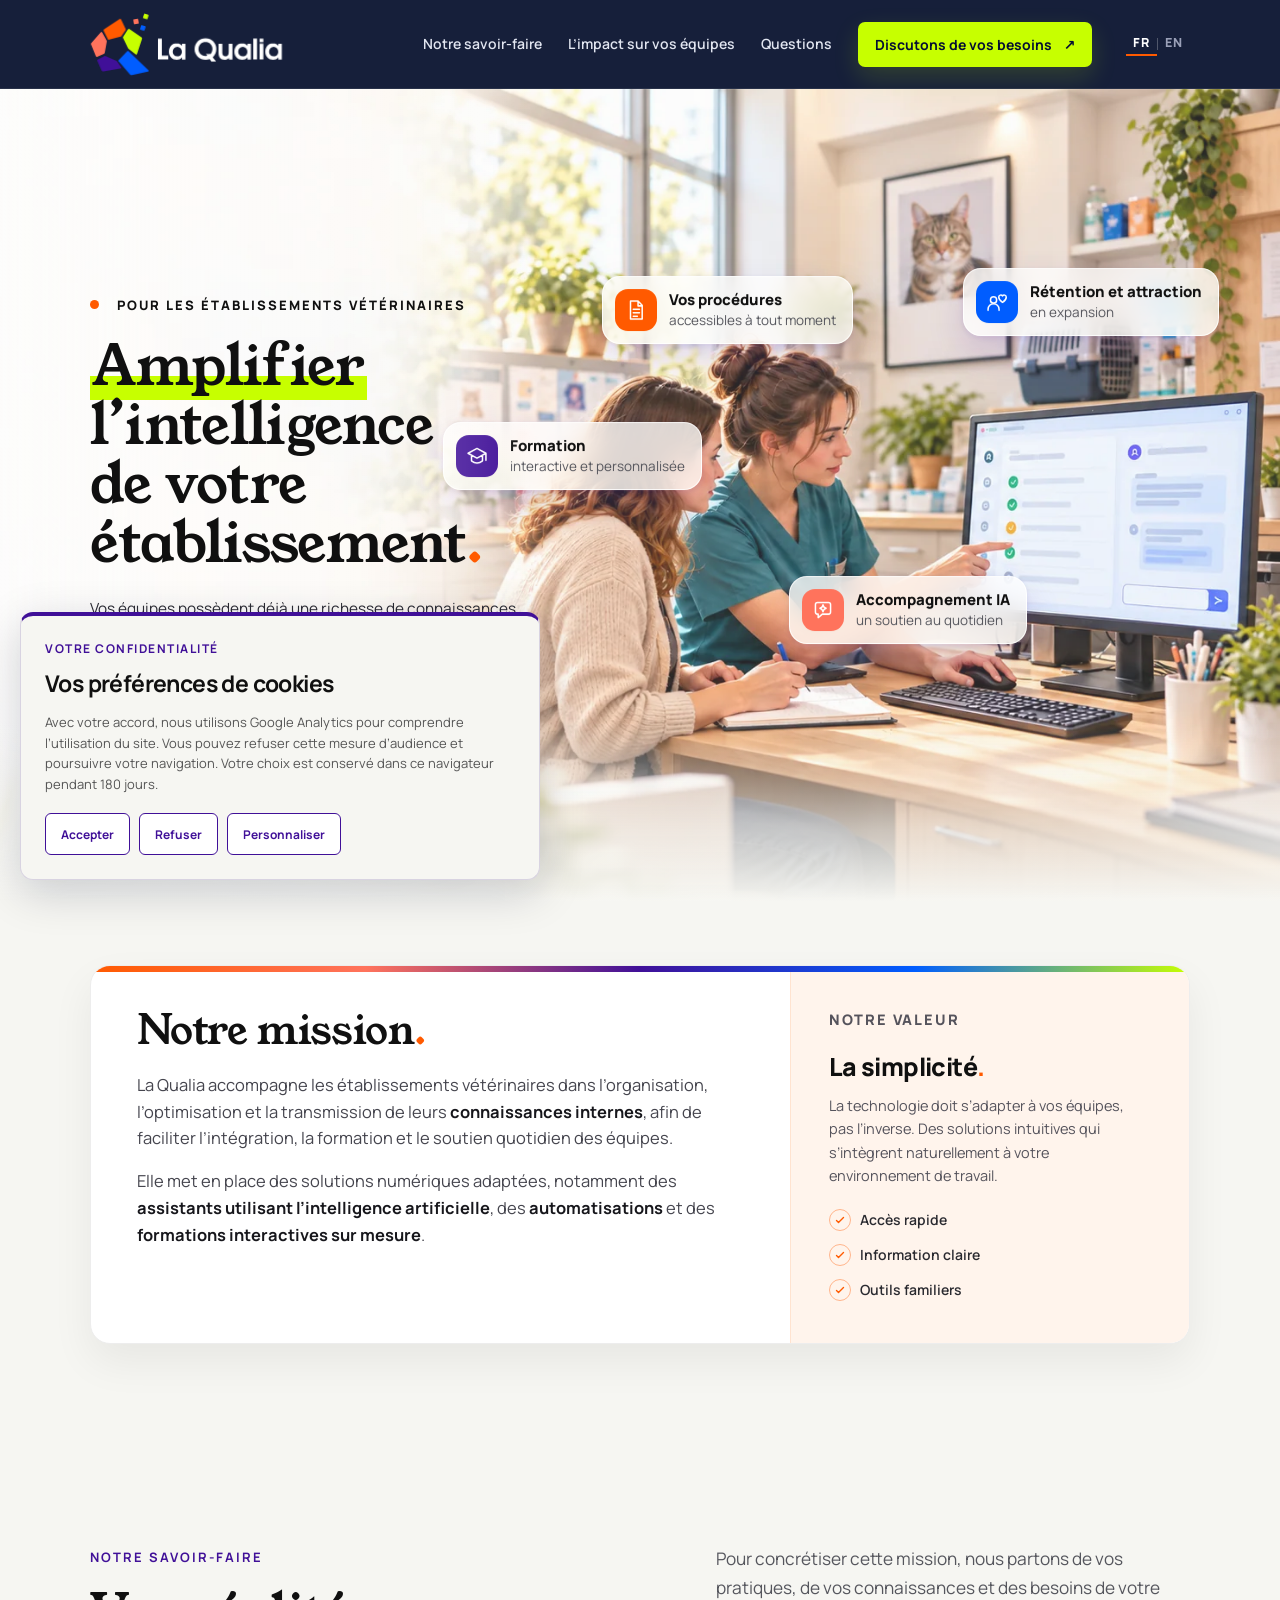
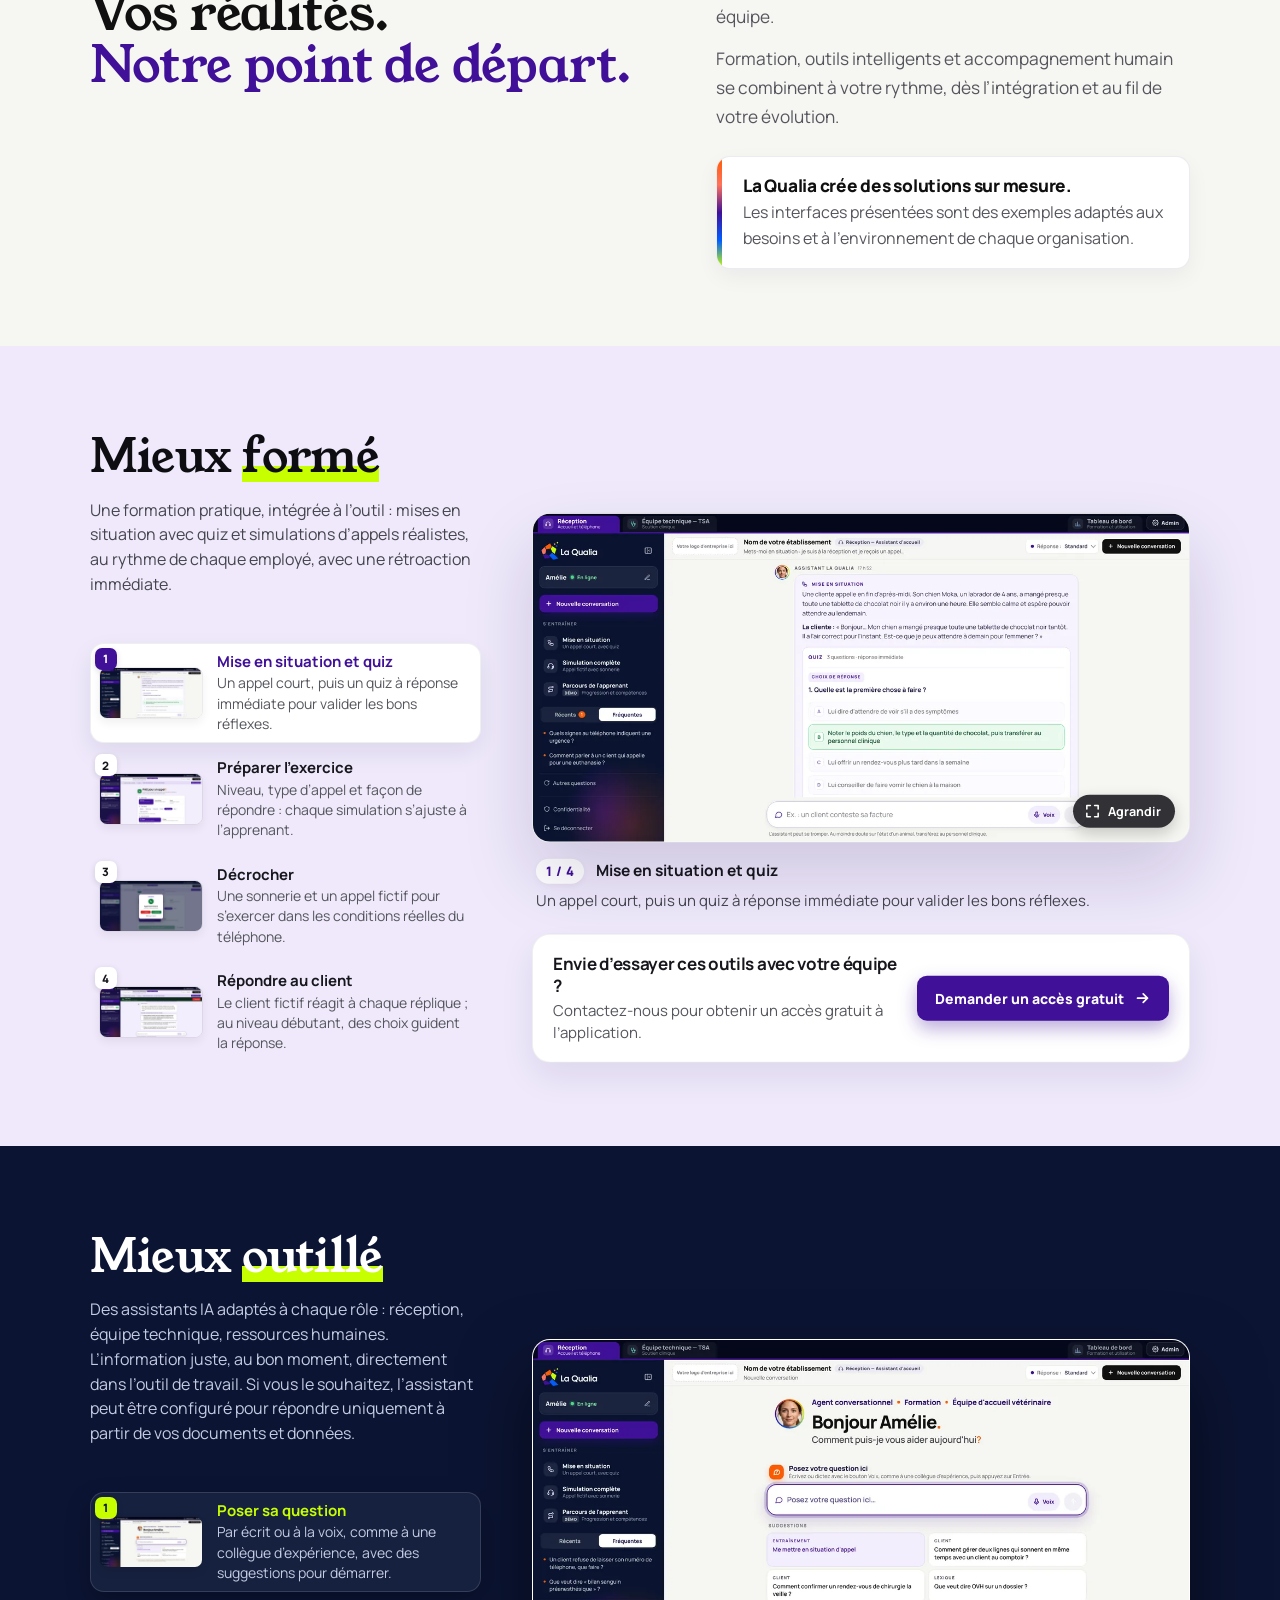
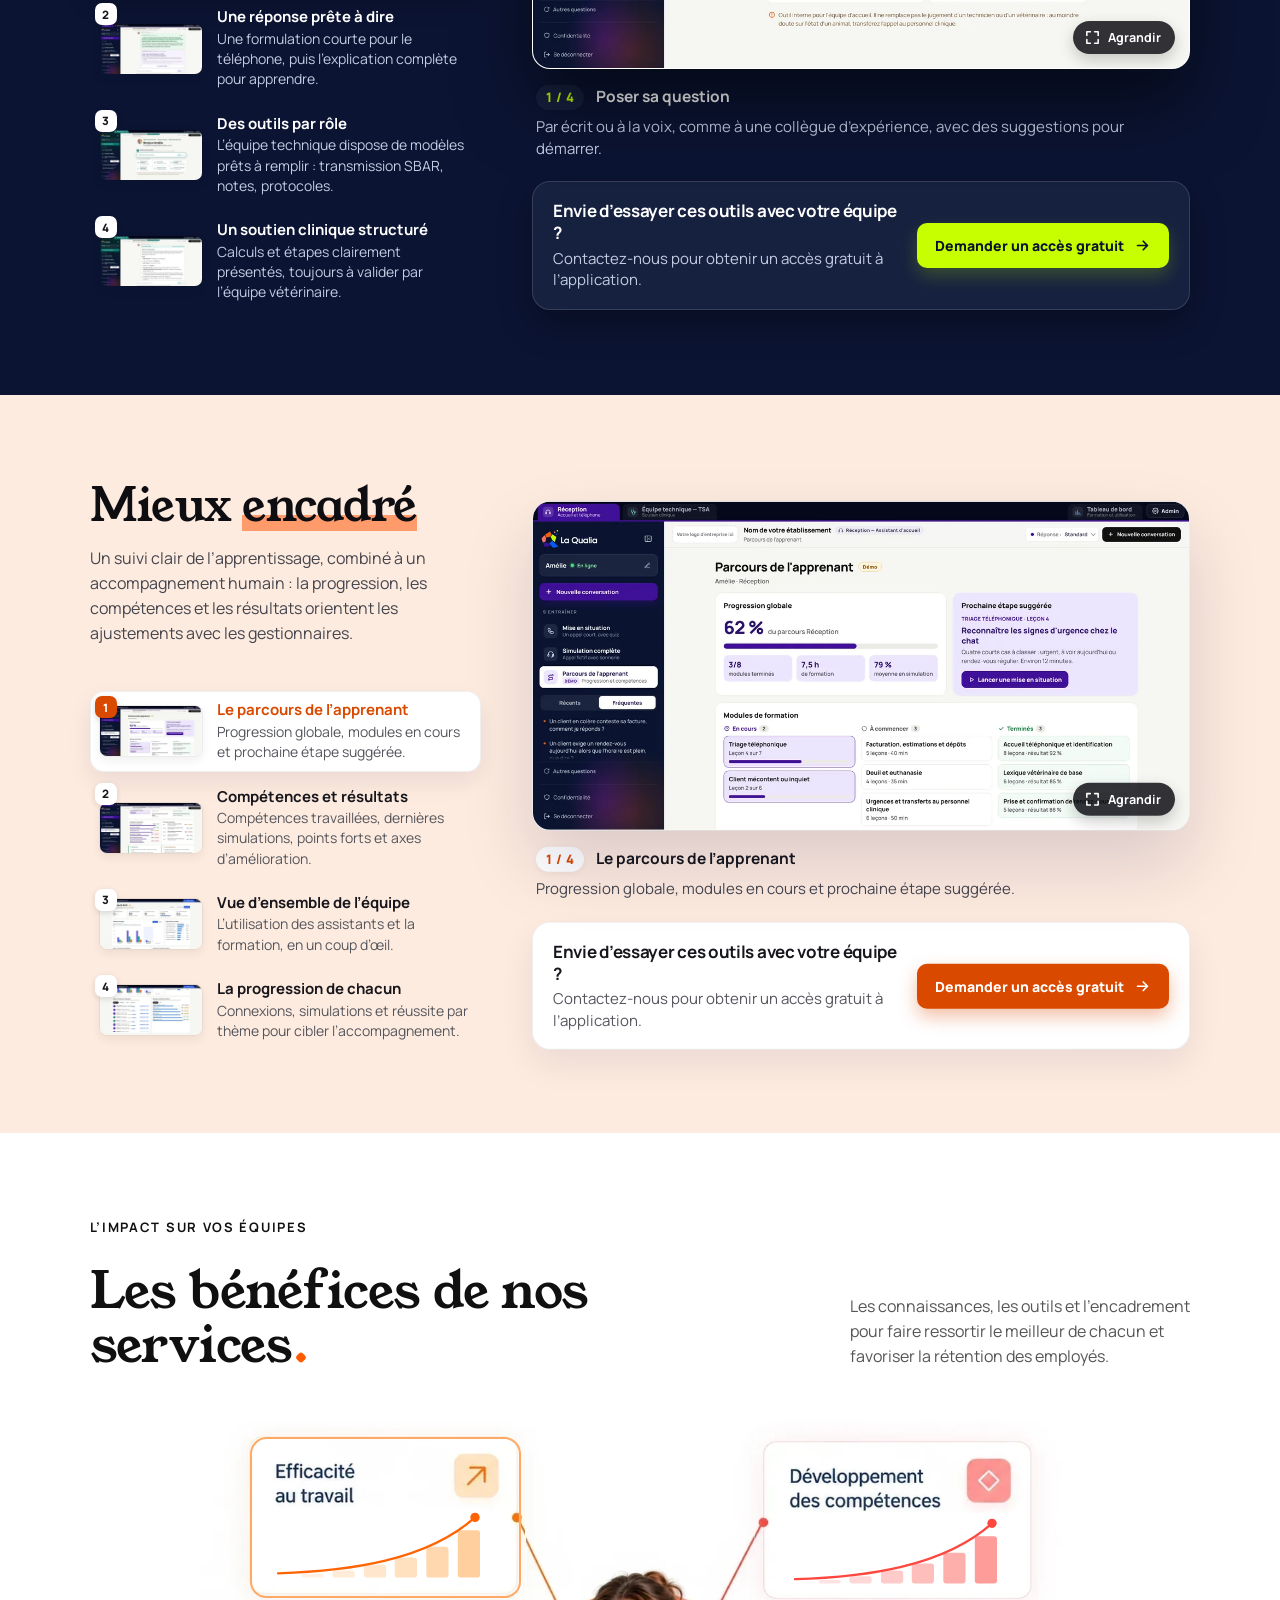
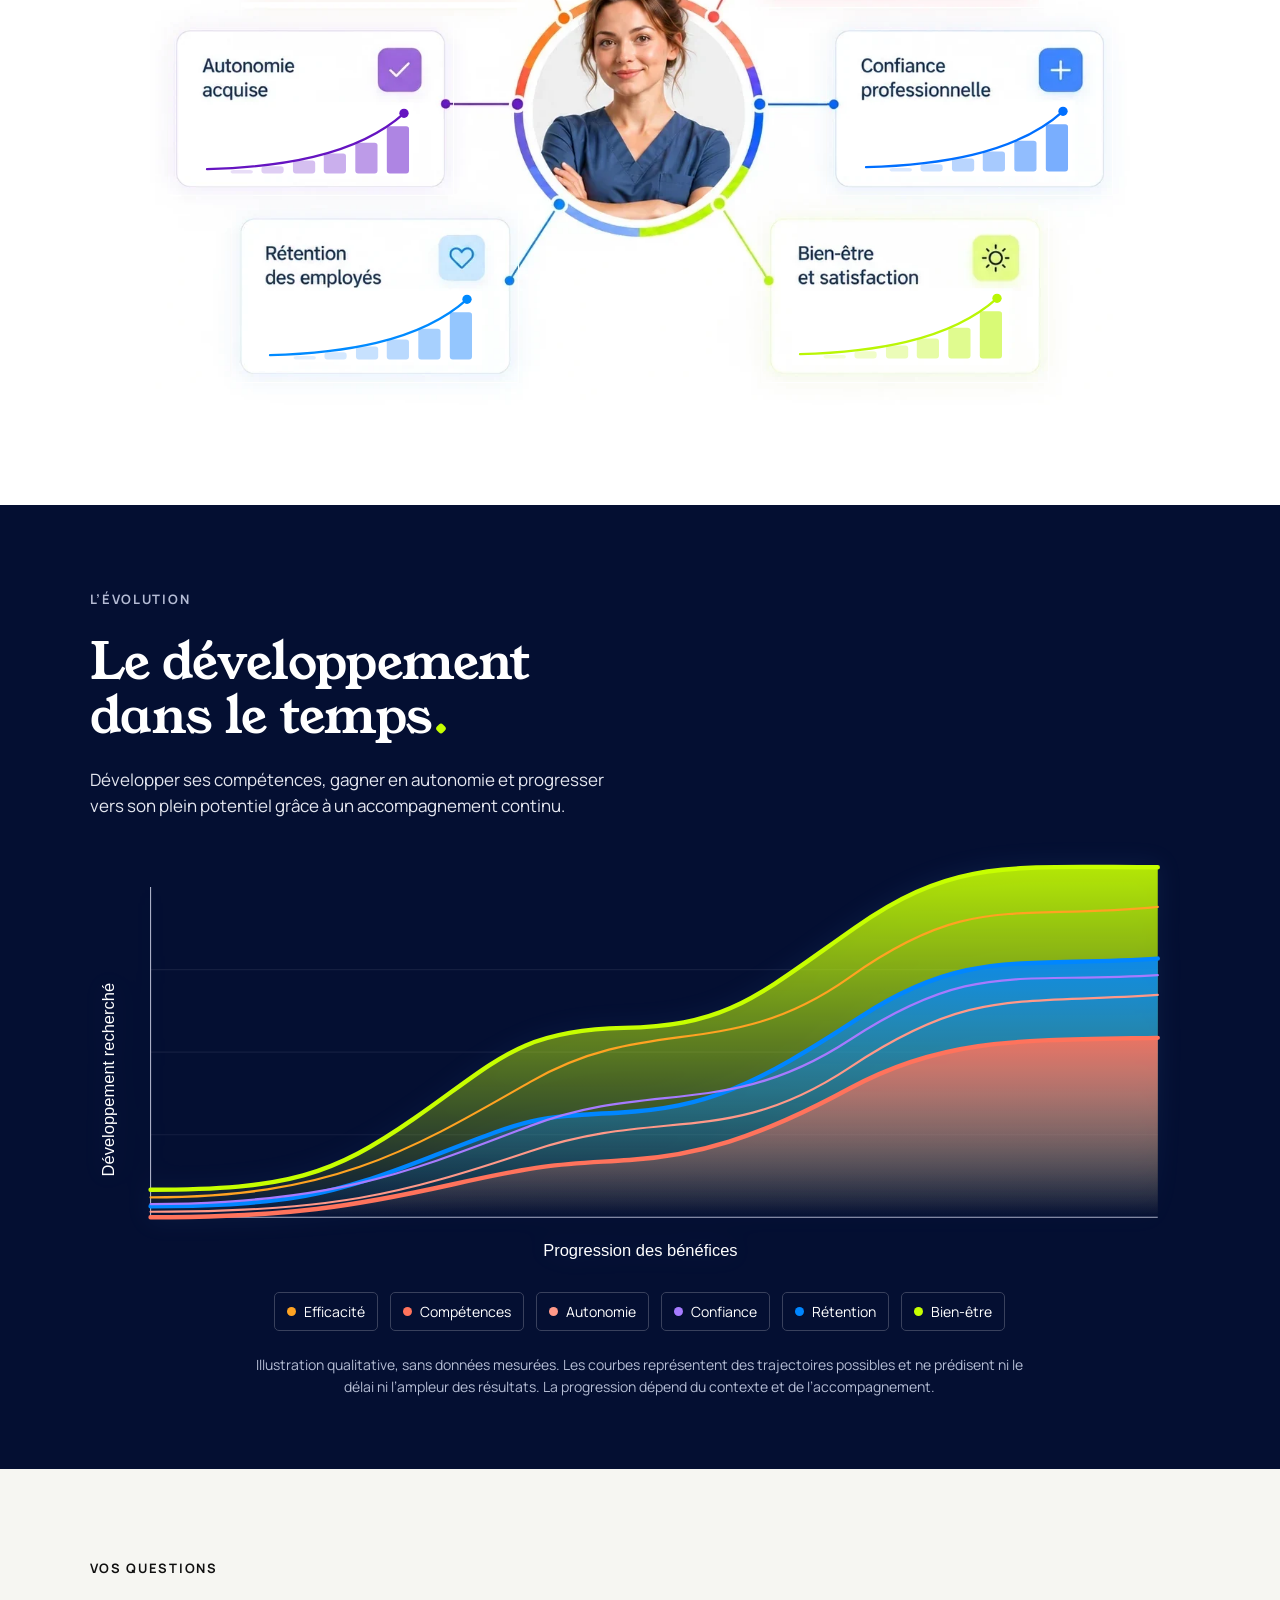
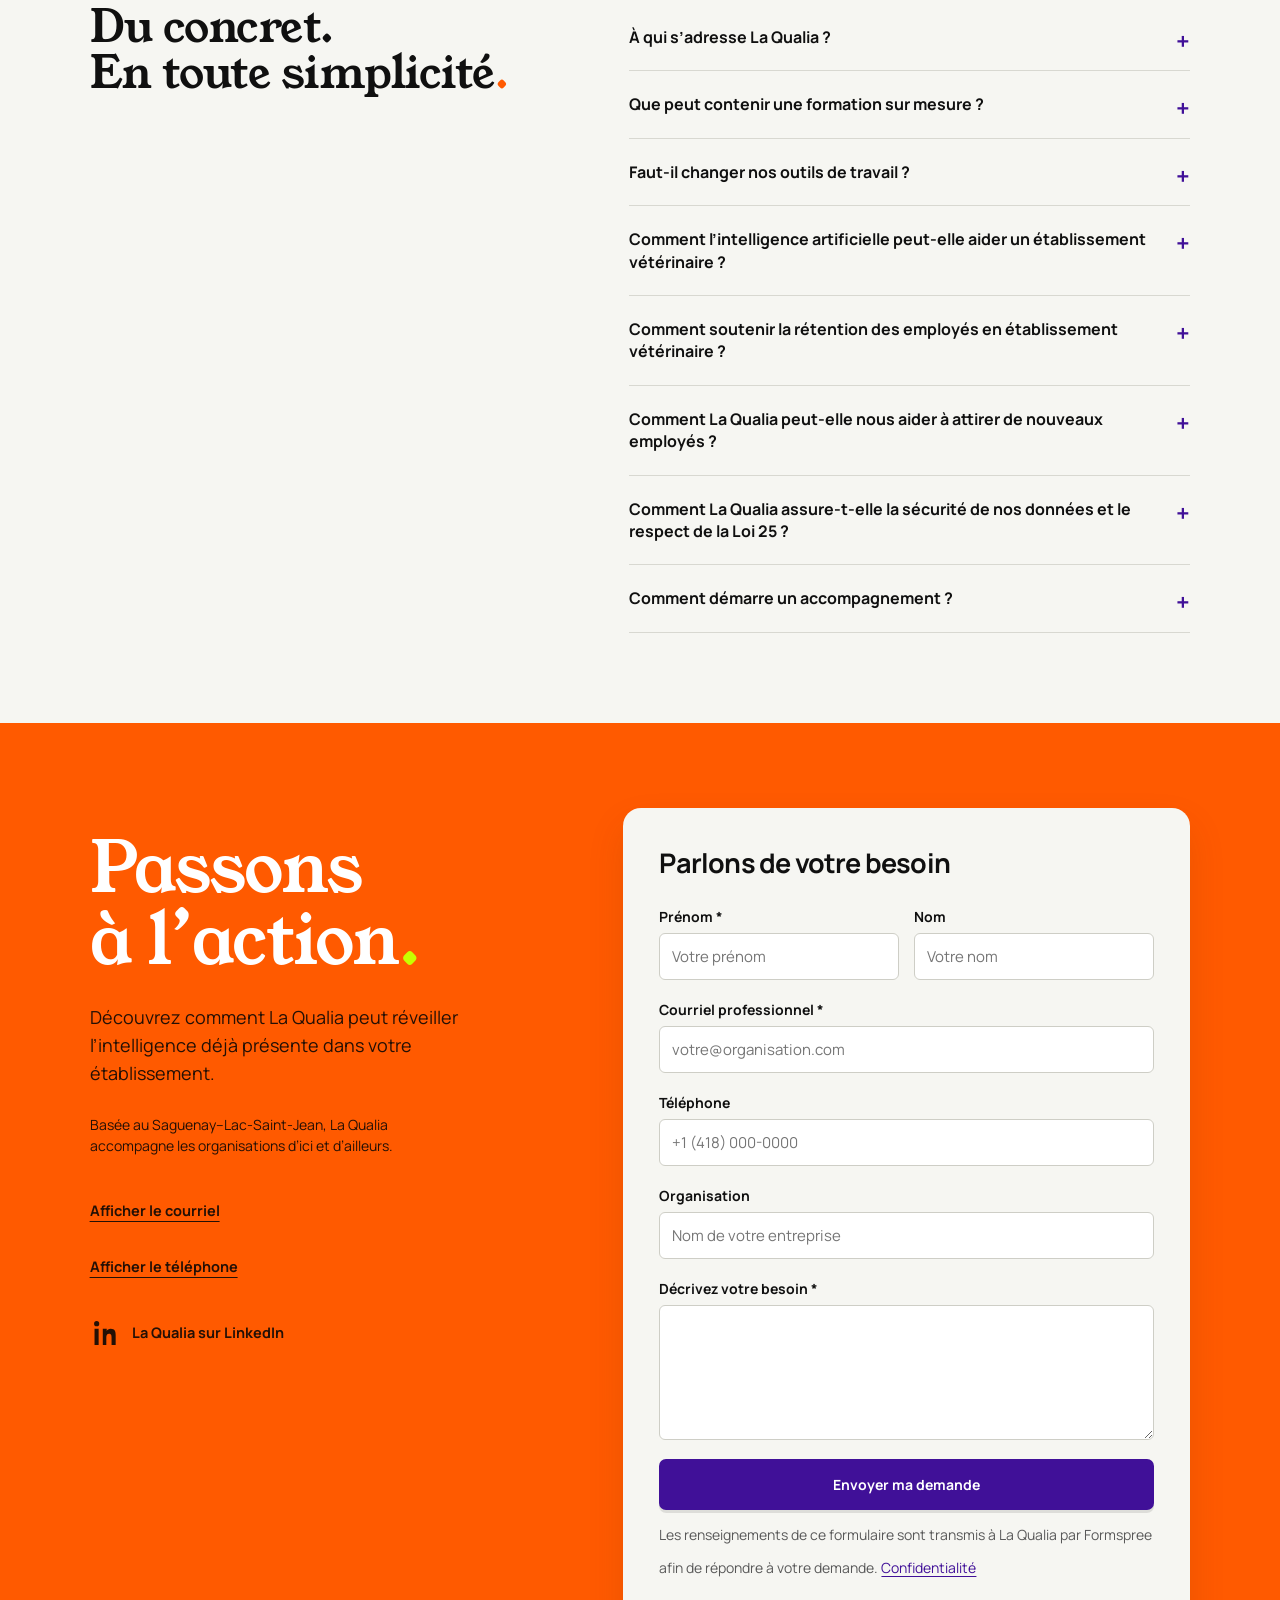
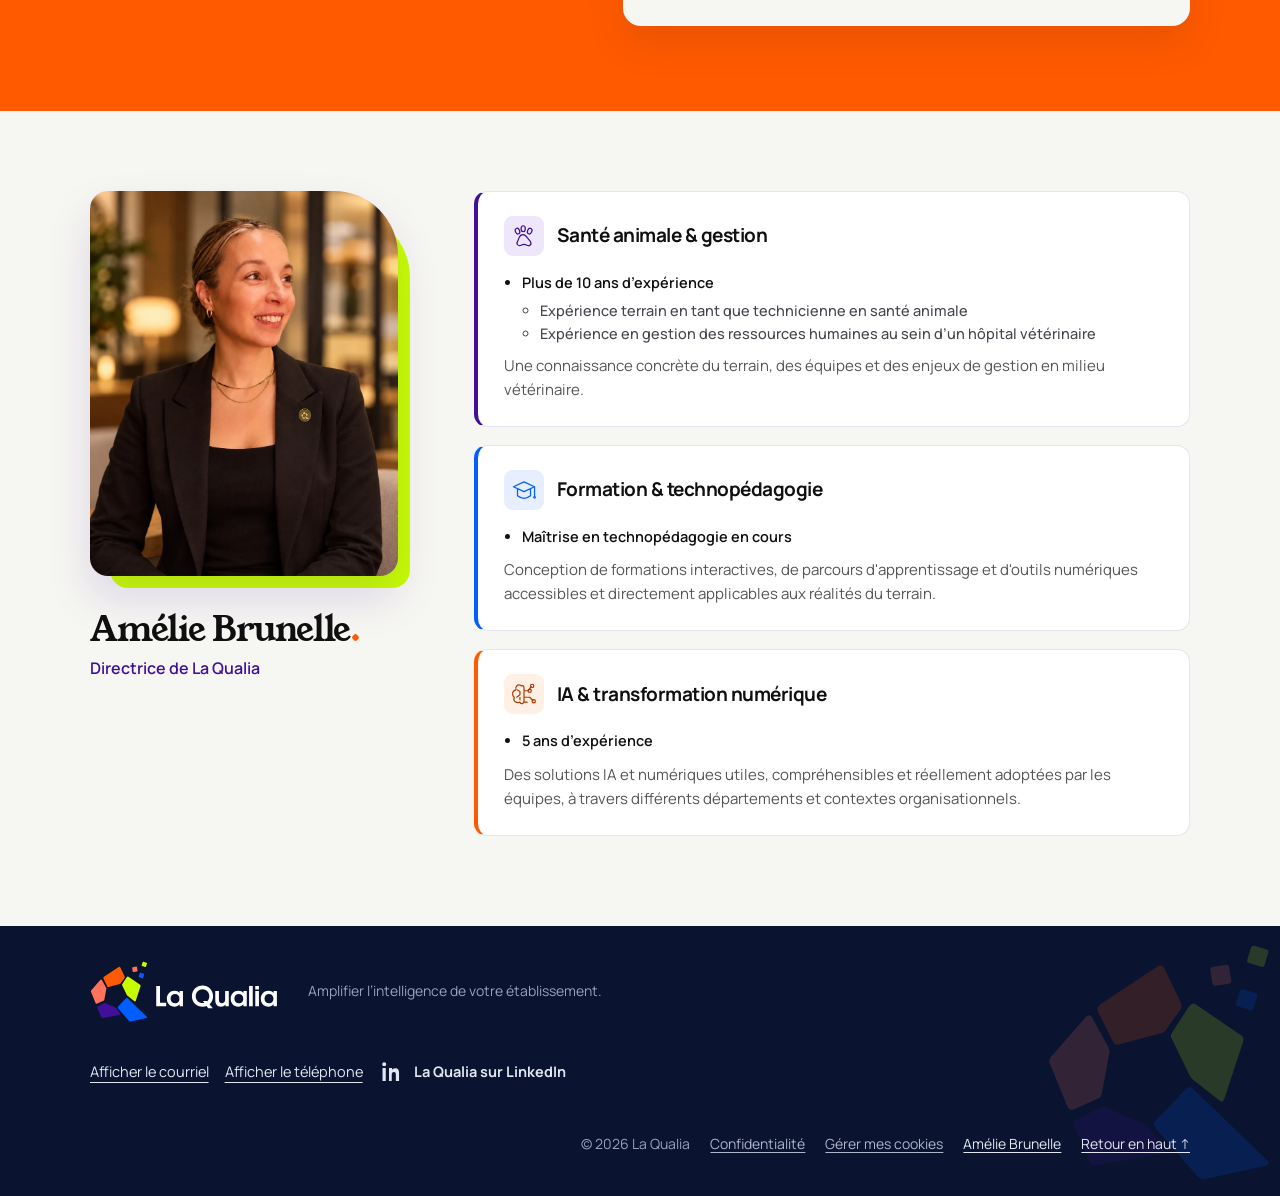
==== commit 4ed0488f: "SEO : retrait des questions ajoutées à la FAQ (aucun texte visible modifié) Co-Authored-By: Claude O" ====
--- a/index.html
+++ b/index.html
@@ -7,7 +7,7 @@
 <meta name="theme-color" content="#f6f6f2"><link rel="canonical" href="https://laqualia.com/"><link rel="alternate" hreflang="fr-CA" href="https://laqualia.com/"><link rel="alternate" hreflang="en-CA" href="https://laqualia.com/en/"><link rel="alternate" hreflang="x-default" href="https://laqualia.com/">
 <meta property="og:locale" content="fr_CA"><meta property="og:locale:alternate" content="en_CA"><meta property="og:type" content="website"><meta property="og:url" content="https://laqualia.com/"><meta property="og:image" content="https://laqualia.com/assets/partage.png"><meta name="twitter:card" content="summary_large_image"><meta name="robots" content="index,follow,max-image-preview:large,max-snippet:-1"><meta property="og:site_name" content="La Qualia"><meta property="og:title" content="IA et formation pour cliniques vétérinaires au Québec | La Qualia"><meta property="og:description" content="Entreprise québécoise d’IA et de formation pour cliniques vétérinaires : assistants IA pour la réception et les TSA, formation sur mesure et rétention du personnel."><meta property="og:image:width" content="1200"><meta property="og:image:height" content="630"><meta property="og:image:alt" content="La Qualia : formation, intelligence artificielle et accompagnement humain pour établissements vétérinaires"><meta name="twitter:title" content="IA et formation pour cliniques vétérinaires au Québec | La Qualia"><meta name="twitter:description" content="Entreprise québécoise d’IA et de formation pour cliniques vétérinaires : assistants IA pour la réception et les TSA, formation sur mesure et rétention du personnel."><meta name="twitter:image" content="https://laqualia.com/assets/partage.png"><meta name="twitter:image:alt" content="La Qualia : formation, intelligence artificielle et accompagnement humain pour établissements vétérinaires">
 <link rel="icon" href="assets/favicon.svg?v=qfacette" type="image/svg+xml"><link rel="icon" href="assets/favicon.ico" sizes="any"><link rel="apple-touch-icon" href="assets/apple-touch-icon.png"><link rel="preconnect" href="https://fonts.googleapis.com"><link rel="preconnect" href="https://fonts.gstatic.com" crossorigin><link href="https://fonts.googleapis.com/css2?family=Young+Serif&family=Manrope:wght@400;500;600;700;800&display=swap" rel="stylesheet"><link rel="stylesheet" href="styles.css?v=20261021-wide1"><script src="app.js?v=20261019-lev" defer></script><script src="leviers.js?v=20261019f" defer></script><script src="analytics.js?v=20261012-audit" defer></script>
-<script type="application/ld+json">{"@context":"https://schema.org","@graph":[{"@type":"Organization","@id":"https://laqualia.com/#organisation","name":"La Qualia","url":"https://laqualia.com/","logo":"https://laqualia.com/assets/logo-clair.png","image":"https://laqualia.com/assets/partage.png","description":"Entreprise québécoise d’IA et de formation pour cliniques vétérinaires : assistants IA pour la réception et les TSA, formation sur mesure et rétention du personnel.","knowsAbout":["établissements vétérinaires","intelligence artificielle","formation sur mesure","formation interactive","rétention des employés","transformation numérique","intégration des employés","transmission des connaissances"],"founder":{"@id":"https://laqualia.com/#amelie-brunelle"},"sameAs":["https://www.linkedin.com/company/la-qualia/about/?viewAsMember=true"],"areaServed":{"@type":"Country","name":"Canada"},"knowsLanguage":["fr-CA","en-CA"]},{"@type":"Person","@id":"https://laqualia.com/#amelie-brunelle","name":"Amélie Brunelle","jobTitle":"Directrice","image":"https://laqualia.com/assets/amelie-brunelle.webp","worksFor":{"@id":"https://laqualia.com/#organisation"},"knowsAbout":["santé animale","gestion en milieu vétérinaire","formation et technopédagogie","intelligence artificielle","transformation numérique"]},{"@type":"WebSite","@id":"https://laqualia.com/#site","url":"https://laqualia.com/","name":"La Qualia","inLanguage":"fr-CA","publisher":{"@id":"https://laqualia.com/#organisation"}},{"@type":"WebPage","@id":"https://laqualia.com/#page","url":"https://laqualia.com/","name":"IA et formation pour cliniques vétérinaires au Québec | La Qualia","description":"Entreprise québécoise d’IA et de formation pour cliniques vétérinaires : assistants IA pour la réception et les TSA, formation sur mesure et rétention du personnel.","inLanguage":"fr-CA","isPartOf":{"@id":"https://laqualia.com/#site"},"about":{"@id":"https://laqualia.com/#service"},"primaryImageOfPage":{"@type":"ImageObject","url":"https://laqualia.com/assets/hero-veterinaire.webp"},"keywords":"entreprise IA vétérinaire, intelligence artificielle clinique vétérinaire, formation vétérinaire, formation réceptionniste clinique vétérinaire, formation TSA, assistant IA vétérinaire, établissements vétérinaires, Québec, rétention des employés, transformation numérique"},{"@type":"Service","@id":"https://laqualia.com/#service","name":"Formation, intelligence artificielle et accompagnement des établissements vétérinaires","serviceType":"Formation sur mesure, assistants utilisant l’intelligence artificielle, automatisations et accompagnement humain","provider":{"@id":"https://laqualia.com/#organisation"},"audience":{"@type":"Audience","audienceType":"Établissements vétérinaires, gestionnaires et employés"},"description":"Des parcours de formation personnalisés, des accompagnants utilisant l’intelligence artificielle adaptés aux rôles et un suivi humain structuré pour soutenir l’intégration, la rétention des employés et la transformation numérique des établissements vétérinaires.","hasOfferCatalog":{"@type":"OfferCatalog","name":"Mieux formé, mieux outillé, mieux encadré","itemListElement":[{"@type":"Offer","itemOffered":{"@type":"Service","name":"Mieux formé : formation interactive sur mesure","description":"Portail de formation personnalisé, quiz interactifs, mises en situation et suivi de progression pour les gestionnaires."}},{"@type":"Offer","itemOffered":{"@type":"Service","name":"Mieux outillé : assistants utilisant l’intelligence artificielle","description":"Accompagnants adaptés à chaque rôle donnant accès à l’information et aux procédures au bon moment, avec des automatisations."}},{"@type":"Offer","itemOffered":{"@type":"Service","name":"Mieux encadré : suivi humain structuré","description":"Recueil de l’expérience des employés, analyse des besoins et ajustements en continu avec les gestionnaires."}}]},"areaServed":{"@type":"Country","name":"Canada"}},{"@type":"FAQPage","@id":"https://laqualia.com/#faq","inLanguage":"fr-CA","mainEntity":[{"@type":"Question","name":"À qui s’adresse La Qualia ?","acceptedAnswer":{"@type":"Answer","text":"Aux établissements vétérinaires qui souhaitent améliorer l’intégration, la formation et le soutien quotidien de leurs employés, tout en facilitant le travail des gestionnaires. Les solutions sont adaptées aux rôles, aux besoins et aux pratiques de chaque établissement."}},{"@type":"Question","name":"La Qualia est-elle une entreprise d’intelligence artificielle spécialisée en milieu vétérinaire ?","acceptedAnswer":{"@type":"Answer","text":"Oui. La Qualia se consacre aux cliniques et hôpitaux vétérinaires. Elle conçoit des assistants utilisant l’intelligence artificielle adaptés à chaque rôle, notamment la réception et l’équipe technique (TSA), qui s’appuient sur les procédures et les documents de votre établissement. Ces outils sont accompagnés de formation et d’un suivi humain."}},{"@type":"Question","name":"Offrez-vous de la formation pour le personnel vétérinaire, comme la réception et les TSA ?","acceptedAnswer":{"@type":"Answer","text":"Oui. Les formations sont interactives et conçues sur mesure pour les rôles de votre équipe : accueil téléphonique et réception, techniciennes et techniciens en santé animale (TSA), intégration des nouveaux employés. Elles combinent mises en situation, quiz et suivi de progression pour les gestionnaires."}},{"@type":"Question","name":"Où La Qualia offre-t-elle ses services ?","acceptedAnswer":{"@type":"Answer","text":"La Qualia est basée au Québec et accompagne les établissements vétérinaires en français et en anglais."}},{"@type":"Question","name":"Que peut contenir une formation sur mesure ?","acceptedAnswer":{"@type":"Answer","text":"Des formations interactives conçues à partir de vos connaissances et de vos procédures internes, adaptées aux besoins de votre établissement : processus de travail, service à la clientèle, fonctionnement des urgences et bien plus. Chaque formation peut intégrer des quiz, des mises en situation et des activités interactives, avec un suivi statistique permettant aux gestionnaires de suivre la progression et les acquis des employés."}},{"@type":"Question","name":"Faut-il changer nos outils de travail ?","acceptedAnswer":{"@type":"Answer","text":"La Qualia privilégie une intégration dans votre environnement existant. Les possibilités et les contraintes techniques sont évaluées avant le déploiement pour limiter les nouvelles habitudes à adopter."}},{"@type":"Question","name":"Comment l’intelligence artificielle peut-elle aider un établissement vétérinaire ?","acceptedAnswer":{"@type":"Answer","text":"Des accompagnants utilisant l’intelligence artificielle donnent accès à l’information et aux procédures de votre établissement au moment où vos équipes en ont besoin, par exemple pour retrouver une procédure interne. Ils s’appuient sur vos contenus et ne remplacent pas le suivi humain, qui demeure une composante de la méthode : écoute des employés, analyse des besoins et ajustements avec les gestionnaires."}},{"@type":"Question","name":"Comment soutenir la rétention des employés en établissement vétérinaire ?","acceptedAnswer":{"@type":"Answer","text":"En soutenant l’intégration, le développement des compétences et l’engagement : un parcours de formation dès l’arrivée, des ressources accessibles au quotidien et un suivi humain qui recueille l’expérience des employés pour ajuster le soutien avec les gestionnaires. Ces bénéfices sont recherchés et suivis selon la réalité de votre établissement."}},{"@type":"Question","name":"Comment La Qualia peut-elle nous aider à attirer de nouveaux employés ?","acceptedAnswer":{"@type":"Answer","text":"Un établissement qui investit dans le développement de ses employés devient aussi plus attrayant pour les futurs candidats. En proposant une intégration structurée, des formations interactives et des outils accessibles au quotidien, vous montrez aux candidats qu’ils pourront apprendre, évoluer et se sentir soutenus dès leur arrivée. Un avantage concret pour vous démarquer comme employeur et favoriser la fidélisation de vos équipes."}},{"@type":"Question","name":"Comment La Qualia assure-t-elle la sécurité de nos données et le respect de la Loi 25 ?","acceptedAnswer":{"@type":"Answer","text":"La confidentialité de vos informations est une priorité. Chaque solution est conçue en tenant compte de votre environnement numérique, des accès autorisés et des exigences de la Loi 25. Nous privilégions l’utilisation de vos outils existants et limitons le traitement des renseignements personnels et clients au strict nécessaire. Les mesures de sécurité et les responsabilités sont définies avec votre établissement avant le déploiement."}},{"@type":"Question","name":"Comment démarre un accompagnement ?","acceptedAnswer":{"@type":"Answer","text":"Un échange permet de comprendre vos besoins, vos rôles et vos ressources existantes. Les composantes à déployer sont ensuite définies selon votre réalité, avec un suivi après leur mise en place."}}]}]}</script>
+<script type="application/ld+json">{"@context":"https://schema.org","@graph":[{"@type":"Organization","@id":"https://laqualia.com/#organisation","name":"La Qualia","url":"https://laqualia.com/","logo":"https://laqualia.com/assets/logo-clair.png","image":"https://laqualia.com/assets/partage.png","description":"Entreprise québécoise d’IA et de formation pour cliniques vétérinaires : assistants IA pour la réception et les TSA, formation sur mesure et rétention du personnel.","knowsAbout":["établissements vétérinaires","intelligence artificielle","formation sur mesure","formation interactive","rétention des employés","transformation numérique","intégration des employés","transmission des connaissances"],"founder":{"@id":"https://laqualia.com/#amelie-brunelle"},"sameAs":["https://www.linkedin.com/company/la-qualia/about/?viewAsMember=true"],"areaServed":{"@type":"Country","name":"Canada"},"knowsLanguage":["fr-CA","en-CA"]},{"@type":"Person","@id":"https://laqualia.com/#amelie-brunelle","name":"Amélie Brunelle","jobTitle":"Directrice","image":"https://laqualia.com/assets/amelie-brunelle.webp","worksFor":{"@id":"https://laqualia.com/#organisation"},"knowsAbout":["santé animale","gestion en milieu vétérinaire","formation et technopédagogie","intelligence artificielle","transformation numérique"]},{"@type":"WebSite","@id":"https://laqualia.com/#site","url":"https://laqualia.com/","name":"La Qualia","inLanguage":"fr-CA","publisher":{"@id":"https://laqualia.com/#organisation"}},{"@type":"WebPage","@id":"https://laqualia.com/#page","url":"https://laqualia.com/","name":"IA et formation pour cliniques vétérinaires au Québec | La Qualia","description":"Entreprise québécoise d’IA et de formation pour cliniques vétérinaires : assistants IA pour la réception et les TSA, formation sur mesure et rétention du personnel.","inLanguage":"fr-CA","isPartOf":{"@id":"https://laqualia.com/#site"},"about":{"@id":"https://laqualia.com/#service"},"primaryImageOfPage":{"@type":"ImageObject","url":"https://laqualia.com/assets/hero-veterinaire.webp"},"keywords":"entreprise IA vétérinaire, intelligence artificielle clinique vétérinaire, formation vétérinaire, formation réceptionniste clinique vétérinaire, formation TSA, assistant IA vétérinaire, établissements vétérinaires, Québec, rétention des employés, transformation numérique"},{"@type":"Service","@id":"https://laqualia.com/#service","name":"Formation, intelligence artificielle et accompagnement des établissements vétérinaires","serviceType":"Formation sur mesure, assistants utilisant l’intelligence artificielle, automatisations et accompagnement humain","provider":{"@id":"https://laqualia.com/#organisation"},"audience":{"@type":"Audience","audienceType":"Établissements vétérinaires, gestionnaires et employés"},"description":"Des parcours de formation personnalisés, des accompagnants utilisant l’intelligence artificielle adaptés aux rôles et un suivi humain structuré pour soutenir l’intégration, la rétention des employés et la transformation numérique des établissements vétérinaires.","hasOfferCatalog":{"@type":"OfferCatalog","name":"Mieux formé, mieux outillé, mieux encadré","itemListElement":[{"@type":"Offer","itemOffered":{"@type":"Service","name":"Mieux formé : formation interactive sur mesure","description":"Portail de formation personnalisé, quiz interactifs, mises en situation et suivi de progression pour les gestionnaires."}},{"@type":"Offer","itemOffered":{"@type":"Service","name":"Mieux outillé : assistants utilisant l’intelligence artificielle","description":"Accompagnants adaptés à chaque rôle donnant accès à l’information et aux procédures au bon moment, avec des automatisations."}},{"@type":"Offer","itemOffered":{"@type":"Service","name":"Mieux encadré : suivi humain structuré","description":"Recueil de l’expérience des employés, analyse des besoins et ajustements en continu avec les gestionnaires."}}]},"areaServed":{"@type":"Country","name":"Canada"}},{"@type":"FAQPage","@id":"https://laqualia.com/#faq","inLanguage":"fr-CA","mainEntity":[{"@type":"Question","name":"À qui s’adresse La Qualia ?","acceptedAnswer":{"@type":"Answer","text":"Aux établissements vétérinaires qui souhaitent améliorer l’intégration, la formation et le soutien quotidien de leurs employés, tout en facilitant le travail des gestionnaires. Les solutions sont adaptées aux rôles, aux besoins et aux pratiques de chaque établissement."}},{"@type":"Question","name":"Que peut contenir une formation sur mesure ?","acceptedAnswer":{"@type":"Answer","text":"Des formations interactives conçues à partir de vos connaissances et de vos procédures internes, adaptées aux besoins de votre établissement : processus de travail, service à la clientèle, fonctionnement des urgences et bien plus. Chaque formation peut intégrer des quiz, des mises en situation et des activités interactives, avec un suivi statistique permettant aux gestionnaires de suivre la progression et les acquis des employés."}},{"@type":"Question","name":"Faut-il changer nos outils de travail ?","acceptedAnswer":{"@type":"Answer","text":"La Qualia privilégie une intégration dans votre environnement existant. Les possibilités et les contraintes techniques sont évaluées avant le déploiement pour limiter les nouvelles habitudes à adopter."}},{"@type":"Question","name":"Comment l’intelligence artificielle peut-elle aider un établissement vétérinaire ?","acceptedAnswer":{"@type":"Answer","text":"Des accompagnants utilisant l’intelligence artificielle donnent accès à l’information et aux procédures de votre établissement au moment où vos équipes en ont besoin, par exemple pour retrouver une procédure interne. Ils s’appuient sur vos contenus et ne remplacent pas le suivi humain, qui demeure une composante de la méthode : écoute des employés, analyse des besoins et ajustements avec les gestionnaires."}},{"@type":"Question","name":"Comment soutenir la rétention des employés en établissement vétérinaire ?","acceptedAnswer":{"@type":"Answer","text":"En soutenant l’intégration, le développement des compétences et l’engagement : un parcours de formation dès l’arrivée, des ressources accessibles au quotidien et un suivi humain qui recueille l’expérience des employés pour ajuster le soutien avec les gestionnaires. Ces bénéfices sont recherchés et suivis selon la réalité de votre établissement."}},{"@type":"Question","name":"Comment La Qualia peut-elle nous aider à attirer de nouveaux employés ?","acceptedAnswer":{"@type":"Answer","text":"Un établissement qui investit dans le développement de ses employés devient aussi plus attrayant pour les futurs candidats. En proposant une intégration structurée, des formations interactives et des outils accessibles au quotidien, vous montrez aux candidats qu’ils pourront apprendre, évoluer et se sentir soutenus dès leur arrivée. Un avantage concret pour vous démarquer comme employeur et favoriser la fidélisation de vos équipes."}},{"@type":"Question","name":"Comment La Qualia assure-t-elle la sécurité de nos données et le respect de la Loi 25 ?","acceptedAnswer":{"@type":"Answer","text":"La confidentialité de vos informations est une priorité. Chaque solution est conçue en tenant compte de votre environnement numérique, des accès autorisés et des exigences de la Loi 25. Nous privilégions l’utilisation de vos outils existants et limitons le traitement des renseignements personnels et clients au strict nécessaire. Les mesures de sécurité et les responsabilités sont définies avec votre établissement avant le déploiement."}},{"@type":"Question","name":"Comment démarre un accompagnement ?","acceptedAnswer":{"@type":"Answer","text":"Un échange permet de comprendre vos besoins, vos rôles et vos ressources existantes. Les composantes à déployer sont ensuite définies selon votre réalité, avec un suivi après leur mise en place."}}]}]}</script>
 </head>
 <body>
 <a class="skip" href="#contenu">Aller au contenu</a>
@@ -43,7 +43,7 @@
 <dialog class="lev-lb" id="lev-lb" aria-label="Capture agrandie"><div class="lb-in"><div class="lb-scroll"><img alt="" id="lev-lb-img"></div><p class="lb-hint">Glissez l’image pour l’explorer · pincez pour zoomer</p><div class="lb-bar"><p><span class="lb-count" id="lev-lb-count"></span><strong id="lev-lb-title"></strong><span id="lev-lb-cap"></span></p>
 <div class="lb-btns"><button type="button" class="lb-prev" aria-label="Capture précédente"><svg viewBox="0 0 24 24" aria-hidden="true"><path d="m15 5-7 7 7 7"/></svg></button><button type="button" class="lb-next" aria-label="Capture suivante"><svg viewBox="0 0 24 24" aria-hidden="true"><path d="m9 5 7 7-7 7"/></svg></button><button type="button" class="lb-close" aria-label="Fermer">×</button></div></div></div></dialog><section class="potential" id="potentiel" aria-labelledby="potential-title"><div class="wrap"><div class="section-heading"><div><p class="eyebrow">L’IMPACT SUR VOS ÉQUIPES</p><h2 class="section-title" id="potential-title">Les bénéfices de nos services<span class="orange">.</span></h2></div><p>Les connaissances, les outils et l’encadrement pour faire ressortir le meilleur de chacun et favoriser la rétention des employés.</p></div><figure class="impact-fig"><div class="impact-stage" role="group" aria-label="Six bénéfices autour d’une professionnelle vétérinaire : efficacité au travail, développement des compétences, autonomie acquise, confiance professionnelle, rétention des employés, bien-être et satisfaction."><img class="impact-base" src="assets/impact-base.webp" alt="" width="1368" height="815" loading="lazy"><button type="button" class="ic" data-benefit="efficacite" aria-pressed="true" aria-label="Efficacité au travail" style="--x:127;--y:17;--pw:397;--ph:243;--cl:11.335%;--ct:46.091%;--cw:75.063%;--ch:42.387%;--ml:3.023%;--mt:4.938%;--mw:93.955%;--mh:90.123%;background-image:url(assets/impact-equipes-vide.webp)"><svg class="ic-chart" viewBox="-4 -4 298 103" aria-hidden="true" focusable="false"><g class="ic-bars"><rect x="36" y="88" width="31" height="5" rx="4" fill="rgb(255,208,158)" style="opacity:0.28"/><rect x="79" y="83" width="31" height="10" rx="4" fill="rgb(255,208,158)" style="opacity:0.4"/><rect x="123" y="75" width="31" height="18" rx="4" fill="rgb(255,208,158)" style="opacity:0.52"/><rect x="166" y="65" width="31" height="28" rx="4" fill="rgb(255,208,158)" style="opacity:0.66"/><rect x="210" y="50" width="31" height="43" rx="4" fill="rgb(255,208,158)" style="opacity:0.82"/><rect x="254" y="27" width="31" height="66" rx="4" fill="rgb(255,208,158)" style="opacity:1"/></g><path class="ic-line" pathLength="1" d="M3 87C100 84 210 70 278 9" fill="none" stroke="rgb(255,100,4)" stroke-width="3.2" stroke-linecap="round"/><circle class="ic-dot" cx="278" cy="9" r="6.5" fill="rgb(255,100,4)"/></svg></button><button type="button" class="ic" data-benefit="competences" aria-pressed="false" aria-label="Développement des compétences" style="--x:844;--y:17;--pw:397;--ph:243;--cl:12.343%;--ct:46.502%;--cw:75.063%;--ch:42.387%;--ml:3.023%;--mt:4.938%;--mw:93.955%;--mh:90.123%;background-image:url(assets/impact-equipes-vide.webp)"><svg class="ic-chart" viewBox="-4 -4 298 103" aria-hidden="true" focusable="false"><g class="ic-bars"><rect x="36" y="88" width="31" height="5" rx="4" fill="rgb(254,156,153)" style="opacity:0.28"/><rect x="79" y="83" width="31" height="10" rx="4" fill="rgb(254,156,153)" style="opacity:0.4"/><rect x="123" y="75" width="31" height="18" rx="4" fill="rgb(254,156,153)" style="opacity:0.52"/><rect x="166" y="65" width="31" height="28" rx="4" fill="rgb(254,156,153)" style="opacity:0.66"/><rect x="210" y="50" width="31" height="43" rx="4" fill="rgb(254,156,153)" style="opacity:0.82"/><rect x="254" y="27" width="31" height="66" rx="4" fill="rgb(254,156,153)" style="opacity:1"/></g><path class="ic-line" pathLength="1" d="M3 87C100 84 210 70 278 9" fill="none" stroke="rgb(254,71,62)" stroke-width="3.2" stroke-linecap="round"/><circle class="ic-dot" cx="278" cy="9" r="6.5" fill="rgb(254,71,62)"/></svg></button><button type="button" class="ic" data-benefit="autonomie" aria-pressed="false" aria-label="Autonomie acquise" style="--x:25;--y:281;--pw:398;--ph:241;--cl:11.809%;--ct:47.303%;--cw:74.874%;--ch:42.739%;--ml:3.015%;--mt:4.979%;--mw:93.970%;--mh:90.041%;background-image:url(assets/impact-equipes-vide.webp)"><svg class="ic-chart" viewBox="-4 -4 298 103" aria-hidden="true" focusable="false"><g class="ic-bars"><rect x="36" y="88" width="31" height="5" rx="4" fill="rgb(174,133,227)" style="opacity:0.28"/><rect x="79" y="83" width="31" height="10" rx="4" fill="rgb(174,133,227)" style="opacity:0.4"/><rect x="123" y="75" width="31" height="18" rx="4" fill="rgb(174,133,227)" style="opacity:0.52"/><rect x="166" y="65" width="31" height="28" rx="4" fill="rgb(174,133,227)" style="opacity:0.66"/><rect x="210" y="50" width="31" height="43" rx="4" fill="rgb(174,133,227)" style="opacity:0.82"/><rect x="254" y="27" width="31" height="66" rx="4" fill="rgb(174,133,227)" style="opacity:1"/></g><path class="ic-line" pathLength="1" d="M3 87C100 84 210 70 278 9" fill="none" stroke="rgb(101,20,193)" stroke-width="3.2" stroke-linecap="round"/><circle class="ic-dot" cx="278" cy="9" r="6.5" fill="rgb(101,20,193)"/></svg></button><button type="button" class="ic" data-benefit="confiance" aria-pressed="false" aria-label="Confiance professionnelle" style="--x:945;--y:281;--pw:398;--ph:241;--cl:11.809%;--ct:46.058%;--cw:74.874%;--ch:42.739%;--ml:3.015%;--mt:4.979%;--mw:93.970%;--mh:90.041%;background-image:url(assets/impact-equipes-vide.webp)"><svg class="ic-chart" viewBox="-4 -4 298 103" aria-hidden="true" focusable="false"><g class="ic-bars"><rect x="36" y="88" width="31" height="5" rx="4" fill="rgb(121,174,254)" style="opacity:0.28"/><rect x="79" y="83" width="31" height="10" rx="4" fill="rgb(121,174,254)" style="opacity:0.4"/><rect x="123" y="75" width="31" height="18" rx="4" fill="rgb(121,174,254)" style="opacity:0.52"/><rect x="166" y="65" width="31" height="28" rx="4" fill="rgb(121,174,254)" style="opacity:0.66"/><rect x="210" y="50" width="31" height="43" rx="4" fill="rgb(121,174,254)" style="opacity:0.82"/><rect x="254" y="27" width="31" height="66" rx="4" fill="rgb(121,174,254)" style="opacity:1"/></g><path class="ic-line" pathLength="1" d="M3 87C100 84 210 70 278 9" fill="none" stroke="rgb(0,111,255)" stroke-width="3.2" stroke-linecap="round"/><circle class="ic-dot" cx="278" cy="9" r="6.5" fill="rgb(0,111,255)"/></svg></button><button type="button" class="ic" data-benefit="retention" aria-pressed="false" aria-label="Rétention des employés" style="--x:114;--y:543;--pw:400;--ph:240;--cl:11.750%;--ct:46.667%;--cw:74.500%;--ch:42.917%;--ml:3.000%;--mt:5.000%;--mw:94.000%;--mh:90.000%;background-image:url(assets/impact-equipes-vide.webp)"><svg class="ic-chart" viewBox="-4 -4 298 103" aria-hidden="true" focusable="false"><g class="ic-bars"><rect x="36" y="88" width="31" height="5" rx="4" fill="rgb(148,198,254)" style="opacity:0.28"/><rect x="79" y="83" width="31" height="10" rx="4" fill="rgb(148,198,254)" style="opacity:0.4"/><rect x="123" y="75" width="31" height="18" rx="4" fill="rgb(148,198,254)" style="opacity:0.52"/><rect x="166" y="65" width="31" height="28" rx="4" fill="rgb(148,198,254)" style="opacity:0.66"/><rect x="210" y="50" width="31" height="43" rx="4" fill="rgb(148,198,254)" style="opacity:0.82"/><rect x="254" y="27" width="31" height="66" rx="4" fill="rgb(148,198,254)" style="opacity:1"/></g><path class="ic-line" pathLength="1" d="M3 87C100 84 210 70 278 9" fill="none" stroke="rgb(0,138,255)" stroke-width="3.2" stroke-linecap="round"/><circle class="ic-dot" cx="278" cy="9" r="6.5" fill="rgb(0,138,255)"/></svg></button><button type="button" class="ic" data-benefit="bienetre" aria-pressed="false" aria-label="Bien-être et satisfaction" style="--x:854;--y:543;--pw:400;--ph:240;--cl:11.500%;--ct:46.250%;--cw:74.500%;--ch:42.917%;--ml:3.000%;--mt:5.000%;--mw:94.000%;--mh:90.000%;background-image:url(assets/impact-equipes-vide.webp)"><svg class="ic-chart" viewBox="-4 -4 298 103" aria-hidden="true" focusable="false"><g class="ic-bars"><rect x="36" y="88" width="31" height="5" rx="4" fill="rgb(217,250,118)" style="opacity:0.28"/><rect x="79" y="83" width="31" height="10" rx="4" fill="rgb(217,250,118)" style="opacity:0.4"/><rect x="123" y="75" width="31" height="18" rx="4" fill="rgb(217,250,118)" style="opacity:0.52"/><rect x="166" y="65" width="31" height="28" rx="4" fill="rgb(217,250,118)" style="opacity:0.66"/><rect x="210" y="50" width="31" height="43" rx="4" fill="rgb(217,250,118)" style="opacity:0.82"/><rect x="254" y="27" width="31" height="66" rx="4" fill="rgb(217,250,118)" style="opacity:1"/></g><path class="ic-line" pathLength="1" d="M3 87C100 84 210 70 278 9" fill="none" stroke="rgb(186,246,5)" stroke-width="3.2" stroke-linecap="round"/><circle class="ic-dot" cx="278" cy="9" r="6.5" fill="rgb(186,246,5)"/></svg></button></div></figure><div class="hub"><svg class="hub-lines" viewBox="0 0 1330 715" aria-hidden="true"><g fill="none" stroke-width="8" stroke-linecap="round"><path class="ln ln-eff" d="M455 100 537 262" stroke="#ffa322"/><path class="ln ln-skl" d="M875 100 793 262" stroke="#ff735c"/><path class="ln ln-aut" d="M350 355H507" stroke="#ff735c"/><path class="ln ln-cnf" d="M980 355H823" stroke="#401098"/><path class="ln ln-ret" d="M455 610 537 452" stroke="#005dff"/><path class="ln ln-bien" d="M875 610 793 452" stroke="#b6f000"/></g></svg><div class="hub-ring"><img class="hub-portrait" src="assets/portrait-impact.webp" width="608" height="808" alt="Portrait illustratif d’une professionnelle vétérinaire, les bras croisés, au centre des bénéfices." loading="lazy"></div><button type="button" class="hc hc-eff" data-benefit="efficacite" aria-pressed="true"><span class="hc-top"><span class="hc-title">Efficacité<br>au travail</span><span class="hc-ic"><svg viewBox="0 0 24 24" aria-hidden="true"><path d="M7 17 17 7M9 7h8v8"/></svg></span></span><svg class="hc-chart" viewBox="0 0 270 84" aria-hidden="true" preserveAspectRatio="xMaxYMax meet"><g class="hc-bars"><rect x="26" y="68" width="30" height="10" rx="3.5" style="opacity:0.28"/><rect x="66" y="62" width="30" height="16" rx="3.5" style="opacity:0.38"/><rect x="106" y="56" width="30" height="22" rx="3.5" style="opacity:0.5"/><rect x="146" y="48" width="30" height="30" rx="3.5" style="opacity:0.62"/><rect x="186" y="38" width="30" height="40" rx="3.5" style="opacity:0.8"/><rect x="226" y="24" width="30" height="54" rx="3.5" style="opacity:1"/></g><path class="hc-arrow" pathLength="1" d="M4 74C92 68 178 54 236 14"/><path class="hc-head" d="m246 8-3 14-12-8Z"/></svg></button><button type="button" class="hc hc-skl" data-benefit="competences" aria-pressed="false"><span class="hc-top"><span class="hc-title">Développement<br>des compétences</span><span class="hc-ic"><svg viewBox="0 0 24 24" aria-hidden="true"><path d="M12 3.5 20.5 12 12 20.5 3.5 12Z"/></svg></span></span><svg class="hc-chart" viewBox="0 0 270 84" aria-hidden="true" preserveAspectRatio="xMaxYMax meet"><g class="hc-bars"><rect x="26" y="68" width="30" height="10" rx="3.5" style="opacity:0.28"/><rect x="66" y="62" width="30" height="16" rx="3.5" style="opacity:0.38"/><rect x="106" y="56" width="30" height="22" rx="3.5" style="opacity:0.5"/><rect x="146" y="48" width="30" height="30" rx="3.5" style="opacity:0.62"/><rect x="186" y="38" width="30" height="40" rx="3.5" style="opacity:0.8"/><rect x="226" y="24" width="30" height="54" rx="3.5" style="opacity:1"/></g><path class="hc-arrow" pathLength="1" d="M4 74C92 68 178 54 236 14"/><path class="hc-head" d="m246 8-3 14-12-8Z"/></svg></button><button type="button" class="hc hc-aut" data-benefit="autonomie" aria-pressed="false"><span class="hc-top"><span class="hc-title">Autonomie<br>acquise</span><span class="hc-ic"><svg viewBox="0 0 24 24" aria-hidden="true"><path d="m5.5 12.5 4.2 4.2L18.5 7.5"/></svg></span></span><svg class="hc-chart" viewBox="0 0 270 84" aria-hidden="true" preserveAspectRatio="xMaxYMax meet"><g class="hc-bars"><rect x="26" y="68" width="30" height="10" rx="3.5" style="opacity:0.28"/><rect x="66" y="62" width="30" height="16" rx="3.5" style="opacity:0.38"/><rect x="106" y="56" width="30" height="22" rx="3.5" style="opacity:0.5"/><rect x="146" y="48" width="30" height="30" rx="3.5" style="opacity:0.62"/><rect x="186" y="38" width="30" height="40" rx="3.5" style="opacity:0.8"/><rect x="226" y="24" width="30" height="54" rx="3.5" style="opacity:1"/></g><path class="hc-arrow" pathLength="1" d="M4 74C92 68 178 54 236 14"/><path class="hc-head" d="m246 8-3 14-12-8Z"/></svg></button><button type="button" class="hc hc-cnf" data-benefit="confiance" aria-pressed="false"><span class="hc-top"><span class="hc-title">Confiance<br>professionnelle</span><span class="hc-ic"><svg viewBox="0 0 24 24" aria-hidden="true"><path class="fill" d="M12 2.5c.7 5 2.4 7 8 8-5.6 1-7.3 3-8 8-.7-5-2.4-7-8-8 5.6-1 7.3-3 8-8Z"/></svg></span></span><svg class="hc-chart" viewBox="0 0 270 84" aria-hidden="true" preserveAspectRatio="xMaxYMax meet"><g class="hc-bars"><rect x="26" y="68" width="30" height="10" rx="3.5" style="opacity:0.28"/><rect x="66" y="62" width="30" height="16" rx="3.5" style="opacity:0.38"/><rect x="106" y="56" width="30" height="22" rx="3.5" style="opacity:0.5"/><rect x="146" y="48" width="30" height="30" rx="3.5" style="opacity:0.62"/><rect x="186" y="38" width="30" height="40" rx="3.5" style="opacity:0.8"/><rect x="226" y="24" width="30" height="54" rx="3.5" style="opacity:1"/></g><path class="hc-arrow" pathLength="1" d="M4 74C92 68 178 54 236 14"/><path class="hc-head" d="m246 8-3 14-12-8Z"/></svg></button><button type="button" class="hc hc-ret" data-benefit="retention" aria-pressed="false"><span class="hc-top"><span class="hc-title">Rétention<br>des employés</span><span class="hc-ic"><svg viewBox="0 0 24 24" aria-hidden="true"><path d="M12 19.5s-7.2-4.4-7.2-9.8A4.1 4.1 0 0 1 12 7.2a4.1 4.1 0 0 1 7.2 2.5c0 5.4-7.2 9.8-7.2 9.8Z"/></svg></span></span><svg class="hc-chart" viewBox="0 0 270 84" aria-hidden="true" preserveAspectRatio="xMaxYMax meet"><g class="hc-bars"><rect x="26" y="68" width="30" height="10" rx="3.5" style="opacity:0.28"/><rect x="66" y="62" width="30" height="16" rx="3.5" style="opacity:0.38"/><rect x="106" y="56" width="30" height="22" rx="3.5" style="opacity:0.5"/><rect x="146" y="48" width="30" height="30" rx="3.5" style="opacity:0.62"/><rect x="186" y="38" width="30" height="40" rx="3.5" style="opacity:0.8"/><rect x="226" y="24" width="30" height="54" rx="3.5" style="opacity:1"/></g><path class="hc-arrow" pathLength="1" d="M4 74C92 68 178 54 236 14"/><path class="hc-head" d="m246 8-3 14-12-8Z"/></svg></button><button type="button" class="hc hc-bien" data-benefit="bienetre" aria-pressed="false"><span class="hc-top"><span class="hc-title">Bien-être<br>et satisfaction</span><span class="hc-ic"><svg viewBox="0 0 24 24" aria-hidden="true"><circle class="fill" cx="12" cy="12" r="3.6"/><path d="M12 3v2.6M12 18.4V21M3 12h2.6M18.4 12H21M5.6 5.6l1.8 1.8M16.6 16.6l1.8 1.8M5.6 18.4l1.8-1.8M16.6 7.4l1.8-1.8"/></svg></span></span><svg class="hc-chart" viewBox="0 0 270 84" aria-hidden="true" preserveAspectRatio="xMaxYMax meet"><g class="hc-bars"><rect x="26" y="68" width="30" height="10" rx="3.5" style="opacity:0.28"/><rect x="66" y="62" width="30" height="16" rx="3.5" style="opacity:0.38"/><rect x="106" y="56" width="30" height="22" rx="3.5" style="opacity:0.5"/><rect x="146" y="48" width="30" height="30" rx="3.5" style="opacity:0.62"/><rect x="186" y="38" width="30" height="40" rx="3.5" style="opacity:0.8"/><rect x="226" y="24" width="30" height="54" rx="3.5" style="opacity:1"/></g><path class="hc-arrow" pathLength="1" d="M4 74C92 68 178 54 236 14"/><path class="hc-head" d="m246 8-3 14-12-8Z"/></svg></button></div></div></section>
 <section class="evolution" id="evolution" aria-labelledby="evolution-title"><div class="wrap"><p class="eyebrow">L’ÉVOLUTION</p><h2 class="section-title" id="evolution-title">Le développement <br>dans le temps<span class="lime-text">.</span></h2><p class="evolution-intro">Développer ses compétences, gagner en autonomie et progresser vers son plein potentiel grâce à un accompagnement continu.</p><figure class="growth-chart"><svg viewBox="0 0 1000 390" role="img" aria-labelledby="graph-title graph-desc"><title id="graph-title">Illustration qualitative du développement dans le temps</title><desc id="graph-desc">Six courbes illustrent des trajectoires possibles de progression, avec des rythmes et des plateaux différents. Il ne s’agit pas de données mesurées ni d’une garantie de résultats.</desc><defs><linearGradient id="fill-lime" x1="0" y1="0" x2="0" y2="1"><stop stop-color="#c7ff00" stop-opacity=".9"/><stop offset="1" stop-color="#c7ff00" stop-opacity="0"/></linearGradient><linearGradient id="fill-blue" x1="0" y1="0" x2="0" y2="1"><stop stop-color="#0086ff" stop-opacity=".9"/><stop offset="1" stop-color="#0086ff" stop-opacity="0"/></linearGradient><linearGradient id="fill-coral" x1="0" y1="0" x2="0" y2="1"><stop stop-color="#ff735c" stop-opacity=".9"/><stop offset="1" stop-color="#ff735c" stop-opacity="0"/></linearGradient></defs><g fill="none" stroke="#abb0c6" stroke-width="1"><path d="M55 30V330H970"/><path d="M55 255H970M55 180H970M55 105H970" opacity=".1"/></g><path class="area" d="M55 305C180 305 220 292 295 240S390 160 485 158 605 130 695 67 835 12 970 12V330H55Z" fill="url(#fill-lime)"/><path class="area" d="M55 320C180 320 220 310 310 275S400 239 480 235 605 210 700 148 845 103 970 95V330H55Z" fill="url(#fill-blue)"/><path class="area" d="M55 330C180 330 240 320 330 300S430 282 490 278 605 259 690 213 845 169 970 167V330H55Z" fill="url(#fill-coral)"/><g fill="none" stroke-width="4" stroke-linecap="round"><path data-curve="bienetre" stroke="#c7ff00" d="M55 305C180 305 220 292 295 240S390 160 485 158 605 130 695 67 835 12 970 12"/><path data-curve="retention" stroke="#0086ff" d="M55 320C180 320 220 310 310 275S400 239 480 235 605 210 700 148 845 103 970 95"/><path data-curve="competences" stroke="#ff735c" d="M55 330C180 330 240 320 330 300S430 282 490 278 605 259 690 213 845 169 970 167"/><path data-curve="efficacite" stroke="#ffa322" stroke-width="2" d="M55 312C220 312 290 270 400 207S580 190 690 112 840 61 970 48"/><path data-curve="autonomie" stroke="#ff9989" stroke-width="2" d="M55 325C220 325 280 310 400 270S580 267 690 194 840 137 970 128"/><path data-curve="confiance" stroke="#a67bff" stroke-width="2" d="M55 318C220 318 290 289 400 247S580 241 690 169 840 118 970 110"/></g><g fill="#fff" font-family="Arial,sans-serif" font-size="15"><text x="500" y="365" text-anchor="middle">Progression des bénéfices</text><text transform="translate(22 205) rotate(-90)" text-anchor="middle">Développement recherché</text></g></svg><div class="chart-legend" aria-label="Dimensions illustrées"><button data-dimension="efficacite" style="--key:#ffa322" aria-pressed="true">Efficacité</button><button data-dimension="competences" style="--key:#ff735c" aria-pressed="true">Compétences</button><button data-dimension="autonomie" style="--key:#ff9989" aria-pressed="true">Autonomie</button><button data-dimension="confiance" style="--key:#a67bff" aria-pressed="true">Confiance</button><button data-dimension="retention" style="--key:#0086ff" aria-pressed="true">Rétention</button><button data-dimension="bienetre" style="--key:#c7ff00" aria-pressed="true">Bien-être</button></div><figcaption>Illustration qualitative, sans données mesurées. Les courbes représentent des trajectoires possibles et ne prédisent ni le délai ni l’ampleur des résultats. La progression dépend du contexte et de l’accompagnement.</figcaption></figure></div></section>
-<section class="faq wrap" id="questions" aria-labelledby="faq-title"><p class="eyebrow">VOS QUESTIONS</p><div class="faq-layout"><h2 class="section-title" id="faq-title">Du concret. <br>En toute simplicité<span class="orange">.</span></h2><div class="faq-list"><details><summary>À qui s’adresse La Qualia ?</summary><p>Aux établissements vétérinaires qui souhaitent améliorer l’intégration, la formation et le soutien quotidien de leurs employés, tout en facilitant le travail des gestionnaires. Les solutions sont adaptées aux rôles, aux besoins et aux pratiques de chaque établissement.</p></details><details><summary>La Qualia est-elle une entreprise d’intelligence artificielle spécialisée en milieu vétérinaire ?</summary><p>Oui. La Qualia se consacre aux cliniques et hôpitaux vétérinaires. Elle conçoit des assistants utilisant l’intelligence artificielle adaptés à chaque rôle, notamment la réception et l’équipe technique (TSA), qui s’appuient sur les procédures et les documents de votre établissement. Ces outils sont accompagnés de formation et d’un suivi humain.</p></details><details><summary>Offrez-vous de la formation pour le personnel vétérinaire, comme la réception et les TSA ?</summary><p>Oui. Les formations sont interactives et conçues sur mesure pour les rôles de votre équipe : accueil téléphonique et réception, techniciennes et techniciens en santé animale (TSA), intégration des nouveaux employés. Elles combinent mises en situation, quiz et suivi de progression pour les gestionnaires.</p></details><details><summary>Où La Qualia offre-t-elle ses services ?</summary><p>La Qualia est basée au Québec et accompagne les établissements vétérinaires en français et en anglais.</p></details><details><summary>Que peut contenir une formation sur mesure ?</summary><p>Des formations interactives conçues à partir de vos connaissances et de vos procédures internes, adaptées aux besoins de votre établissement : processus de travail, service à la clientèle, fonctionnement des urgences et bien plus.</p><p>Chaque formation peut intégrer des quiz, des mises en situation et des activités interactives, avec un suivi statistique permettant aux gestionnaires de suivre la progression et les acquis des employés.</p></details><details><summary>Faut-il changer nos outils de travail ?</summary><p>La Qualia privilégie une intégration dans votre environnement existant. Les possibilités et les contraintes techniques sont évaluées avant le déploiement pour limiter les nouvelles habitudes à adopter.</p></details><details><summary>Comment l’intelligence artificielle peut-elle aider un établissement vétérinaire ?</summary><p>Des accompagnants utilisant l’intelligence artificielle donnent accès à l’information et aux procédures de votre établissement au moment où vos équipes en ont besoin, par exemple pour retrouver une procédure interne. Ils s’appuient sur vos contenus et ne remplacent pas le suivi humain, qui demeure une composante de la méthode : écoute des employés, analyse des besoins et ajustements avec les gestionnaires.</p></details><details><summary>Comment soutenir la rétention des employés en établissement vétérinaire ?</summary><p>En soutenant l’intégration, le développement des compétences et l’engagement : un parcours de formation dès l’arrivée, des ressources accessibles au quotidien et un suivi humain qui recueille l’expérience des employés pour ajuster le soutien avec les gestionnaires. Ces bénéfices sont recherchés et suivis selon la réalité de votre établissement.</p></details><details><summary>Comment La Qualia peut-elle nous aider à attirer de nouveaux employés ?</summary><p>Un établissement qui investit dans le développement de ses employés devient aussi plus attrayant pour les futurs candidats. En proposant une intégration structurée, des formations interactives et des outils accessibles au quotidien, vous montrez aux candidats qu’ils pourront apprendre, évoluer et se sentir soutenus dès leur arrivée. Un avantage concret pour vous démarquer comme employeur et favoriser la fidélisation de vos équipes.</p></details><details><summary>Comment La Qualia assure-t-elle la sécurité de nos données et le respect de la Loi 25 ?</summary><p>La confidentialité de vos informations est une priorité. Chaque solution est conçue en tenant compte de votre environnement numérique, des accès autorisés et des exigences de la Loi 25. Nous privilégions l’utilisation de vos outils existants et limitons le traitement des renseignements personnels et clients au strict nécessaire. Les mesures de sécurité et les responsabilités sont définies avec votre établissement avant le déploiement.</p></details><details><summary>Comment démarre un accompagnement ?</summary><p>Un échange permet de comprendre vos besoins, vos rôles et vos ressources existantes. Les composantes à déployer sont ensuite définies selon votre réalité, avec un suivi après leur mise en place.</p></details></div></div></section>
+<section class="faq wrap" id="questions" aria-labelledby="faq-title"><p class="eyebrow">VOS QUESTIONS</p><div class="faq-layout"><h2 class="section-title" id="faq-title">Du concret. <br>En toute simplicité<span class="orange">.</span></h2><div class="faq-list"><details><summary>À qui s’adresse La Qualia ?</summary><p>Aux établissements vétérinaires qui souhaitent améliorer l’intégration, la formation et le soutien quotidien de leurs employés, tout en facilitant le travail des gestionnaires. Les solutions sont adaptées aux rôles, aux besoins et aux pratiques de chaque établissement.</p></details><details><summary>Que peut contenir une formation sur mesure ?</summary><p>Des formations interactives conçues à partir de vos connaissances et de vos procédures internes, adaptées aux besoins de votre établissement : processus de travail, service à la clientèle, fonctionnement des urgences et bien plus.</p><p>Chaque formation peut intégrer des quiz, des mises en situation et des activités interactives, avec un suivi statistique permettant aux gestionnaires de suivre la progression et les acquis des employés.</p></details><details><summary>Faut-il changer nos outils de travail ?</summary><p>La Qualia privilégie une intégration dans votre environnement existant. Les possibilités et les contraintes techniques sont évaluées avant le déploiement pour limiter les nouvelles habitudes à adopter.</p></details><details><summary>Comment l’intelligence artificielle peut-elle aider un établissement vétérinaire ?</summary><p>Des accompagnants utilisant l’intelligence artificielle donnent accès à l’information et aux procédures de votre établissement au moment où vos équipes en ont besoin, par exemple pour retrouver une procédure interne. Ils s’appuient sur vos contenus et ne remplacent pas le suivi humain, qui demeure une composante de la méthode : écoute des employés, analyse des besoins et ajustements avec les gestionnaires.</p></details><details><summary>Comment soutenir la rétention des employés en établissement vétérinaire ?</summary><p>En soutenant l’intégration, le développement des compétences et l’engagement : un parcours de formation dès l’arrivée, des ressources accessibles au quotidien et un suivi humain qui recueille l’expérience des employés pour ajuster le soutien avec les gestionnaires. Ces bénéfices sont recherchés et suivis selon la réalité de votre établissement.</p></details><details><summary>Comment La Qualia peut-elle nous aider à attirer de nouveaux employés ?</summary><p>Un établissement qui investit dans le développement de ses employés devient aussi plus attrayant pour les futurs candidats. En proposant une intégration structurée, des formations interactives et des outils accessibles au quotidien, vous montrez aux candidats qu’ils pourront apprendre, évoluer et se sentir soutenus dès leur arrivée. Un avantage concret pour vous démarquer comme employeur et favoriser la fidélisation de vos équipes.</p></details><details><summary>Comment La Qualia assure-t-elle la sécurité de nos données et le respect de la Loi 25 ?</summary><p>La confidentialité de vos informations est une priorité. Chaque solution est conçue en tenant compte de votre environnement numérique, des accès autorisés et des exigences de la Loi 25. Nous privilégions l’utilisation de vos outils existants et limitons le traitement des renseignements personnels et clients au strict nécessaire. Les mesures de sécurité et les responsabilités sont définies avec votre établissement avant le déploiement.</p></details><details><summary>Comment démarre un accompagnement ?</summary><p>Un échange permet de comprendre vos besoins, vos rôles et vos ressources existantes. Les composantes à déployer sont ensuite définies selon votre réalité, avec un suivi après leur mise en place.</p></details></div></div></section>
 <section class="contact-section" id="contact" aria-labelledby="cta-title"><div class="wrap contact-layout"><div class="contact-copy"><h2 id="cta-title">Passons<br>à l’action<span>.</span></h2><p>Découvrez comment La Qualia peut réveiller l’intelligence déjà présente dans votre établissement.</p><p class="contact-local">Basée au Saguenay–Lac-Saint-Jean, La Qualia accompagne les organisations d’ici et d’ailleurs.</p><address class="direct-contact"><span class="protected-contact"><button type="button" class="contact-reveal" data-reveal-contact="email" aria-controls="contact-email-1" hidden>Afficher le courriel</button><a id="contact-email-1" class="contact-value" hidden></a><noscript><a href="#contact">Utiliser le formulaire</a></noscript></span><span class="protected-contact"><button type="button" class="contact-reveal" data-reveal-contact="phone" aria-controls="contact-phone-1" hidden>Afficher le téléphone</button><a id="contact-phone-1" class="contact-value" hidden></a><noscript><a href="#contact">Utiliser le formulaire</a></noscript></span></address><a class="linkedin-link" href="https://www.linkedin.com/company/la-qualia/about/?viewAsMember=true" aria-label="La Qualia sur LinkedIn" target="_blank" rel="noopener noreferrer">
           <svg viewBox="0 0 24 24"><path d="M6.94 5a1.94 1.94 0 1 1-3.88 0 1.94 1.94 0 0 1 3.88 0zM3.4 8.75h3.08V21H3.4V8.75zm6.2 0h2.95v1.68h.04c.41-.78 1.43-1.6 2.94-1.6 3.14 0 3.72 2.07 3.72 4.75V21h-3.08v-5.5c0-1.31-.02-3-1.83-3-1.83 0-2.11 1.43-2.11 2.9V21H9.6V8.75z"></path></svg>
         <span>La Qualia sur LinkedIn</span></a>
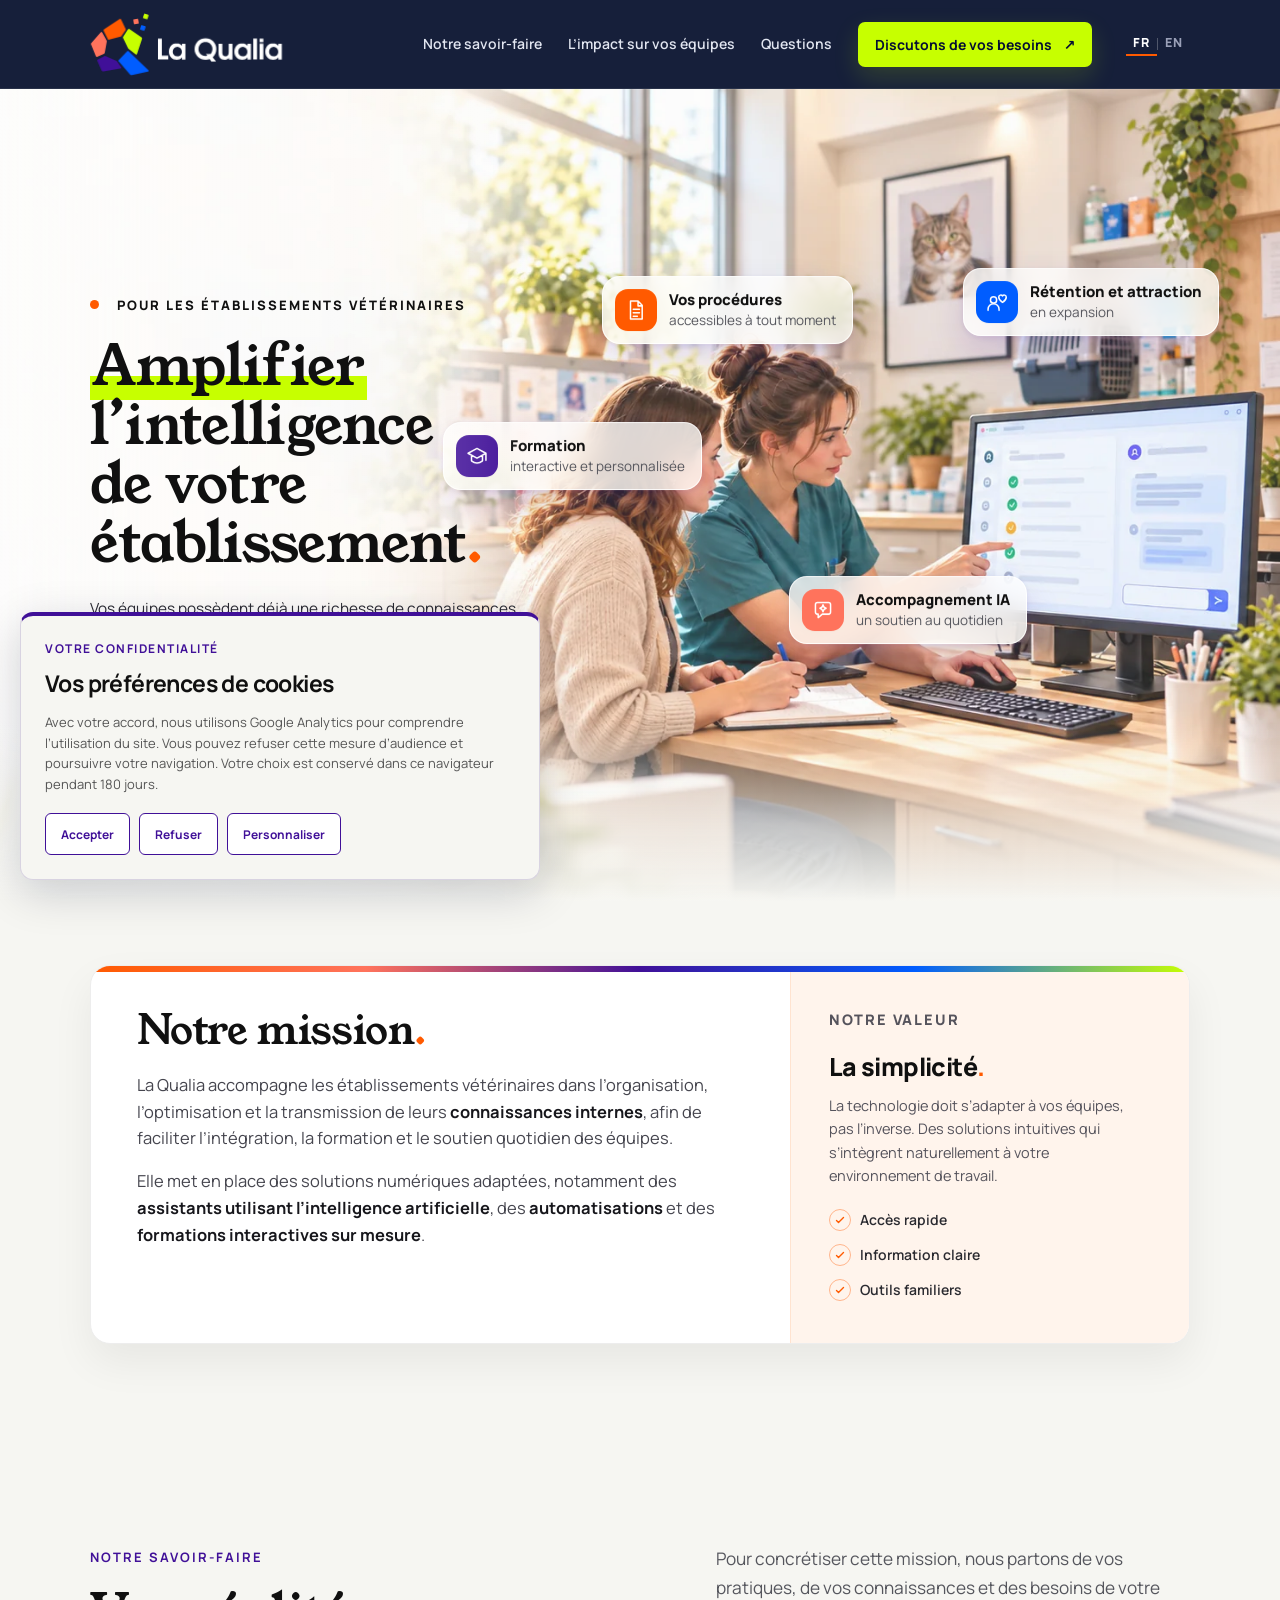
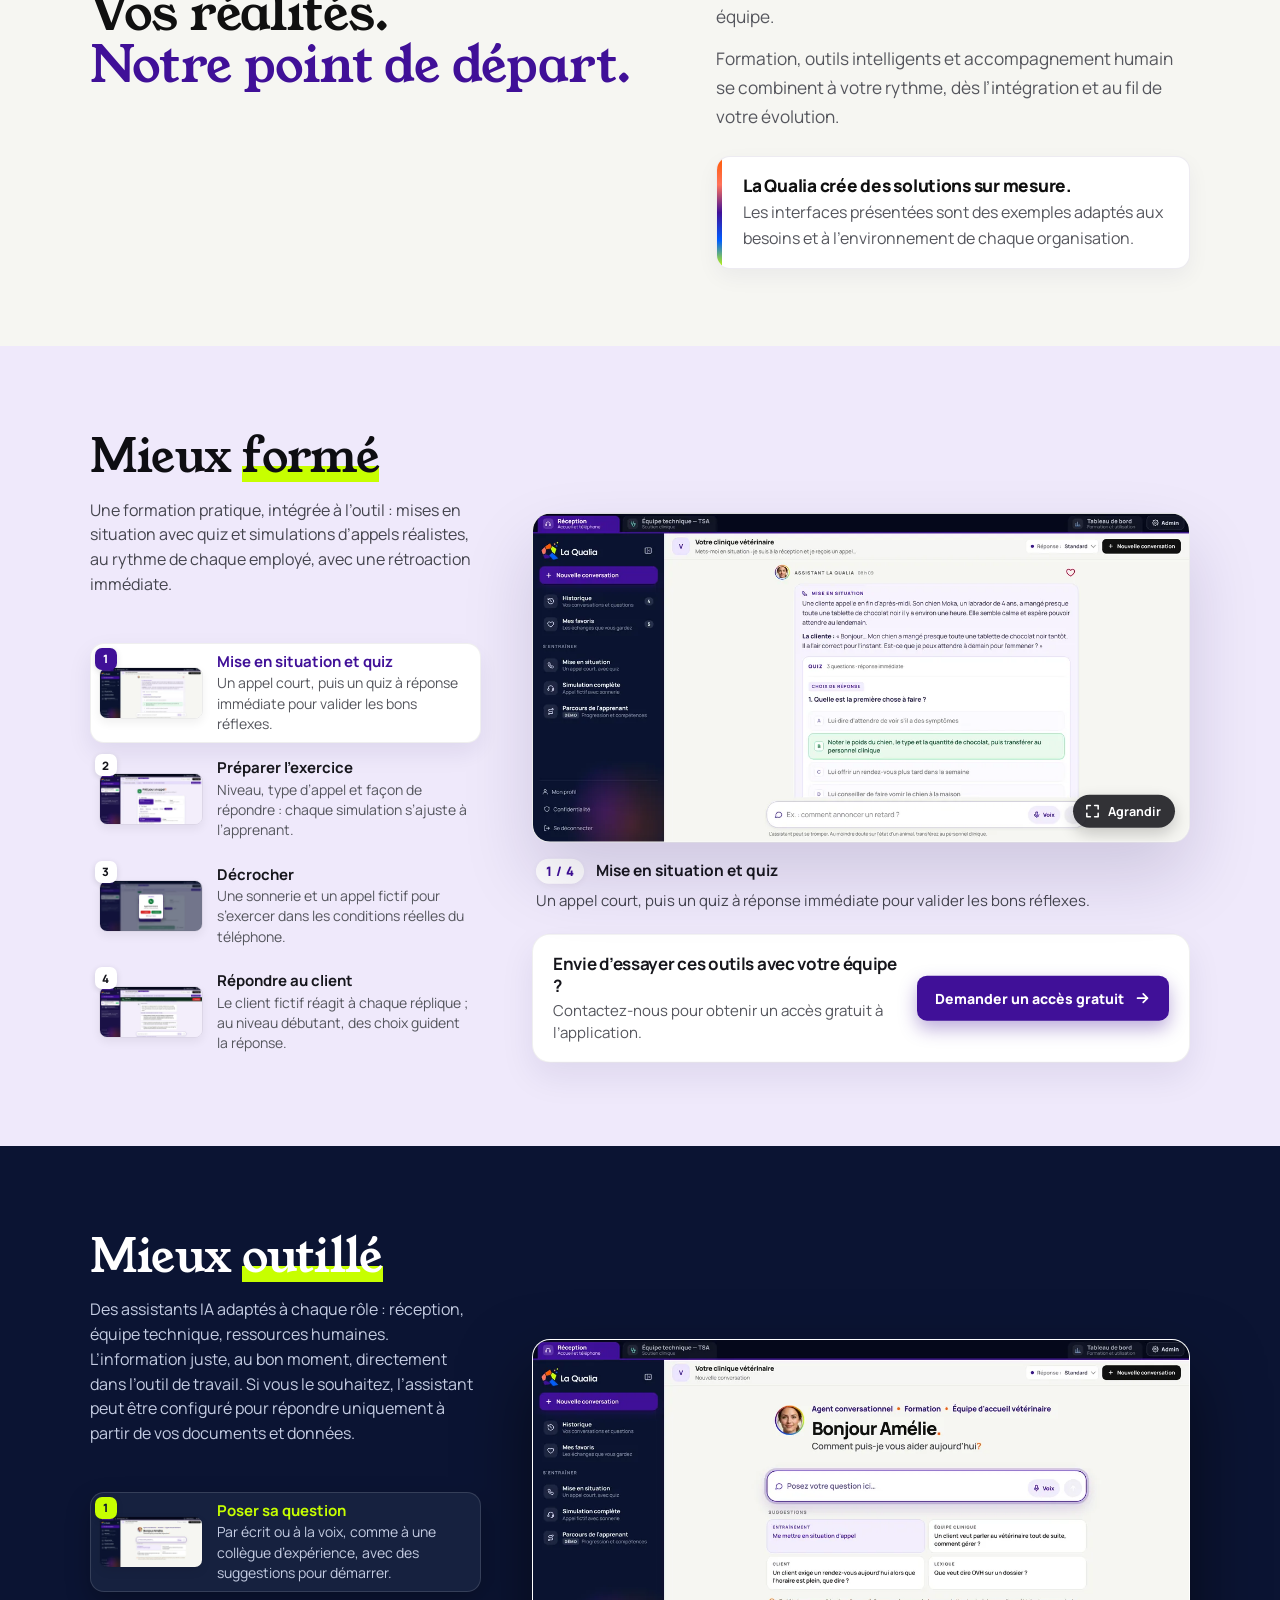
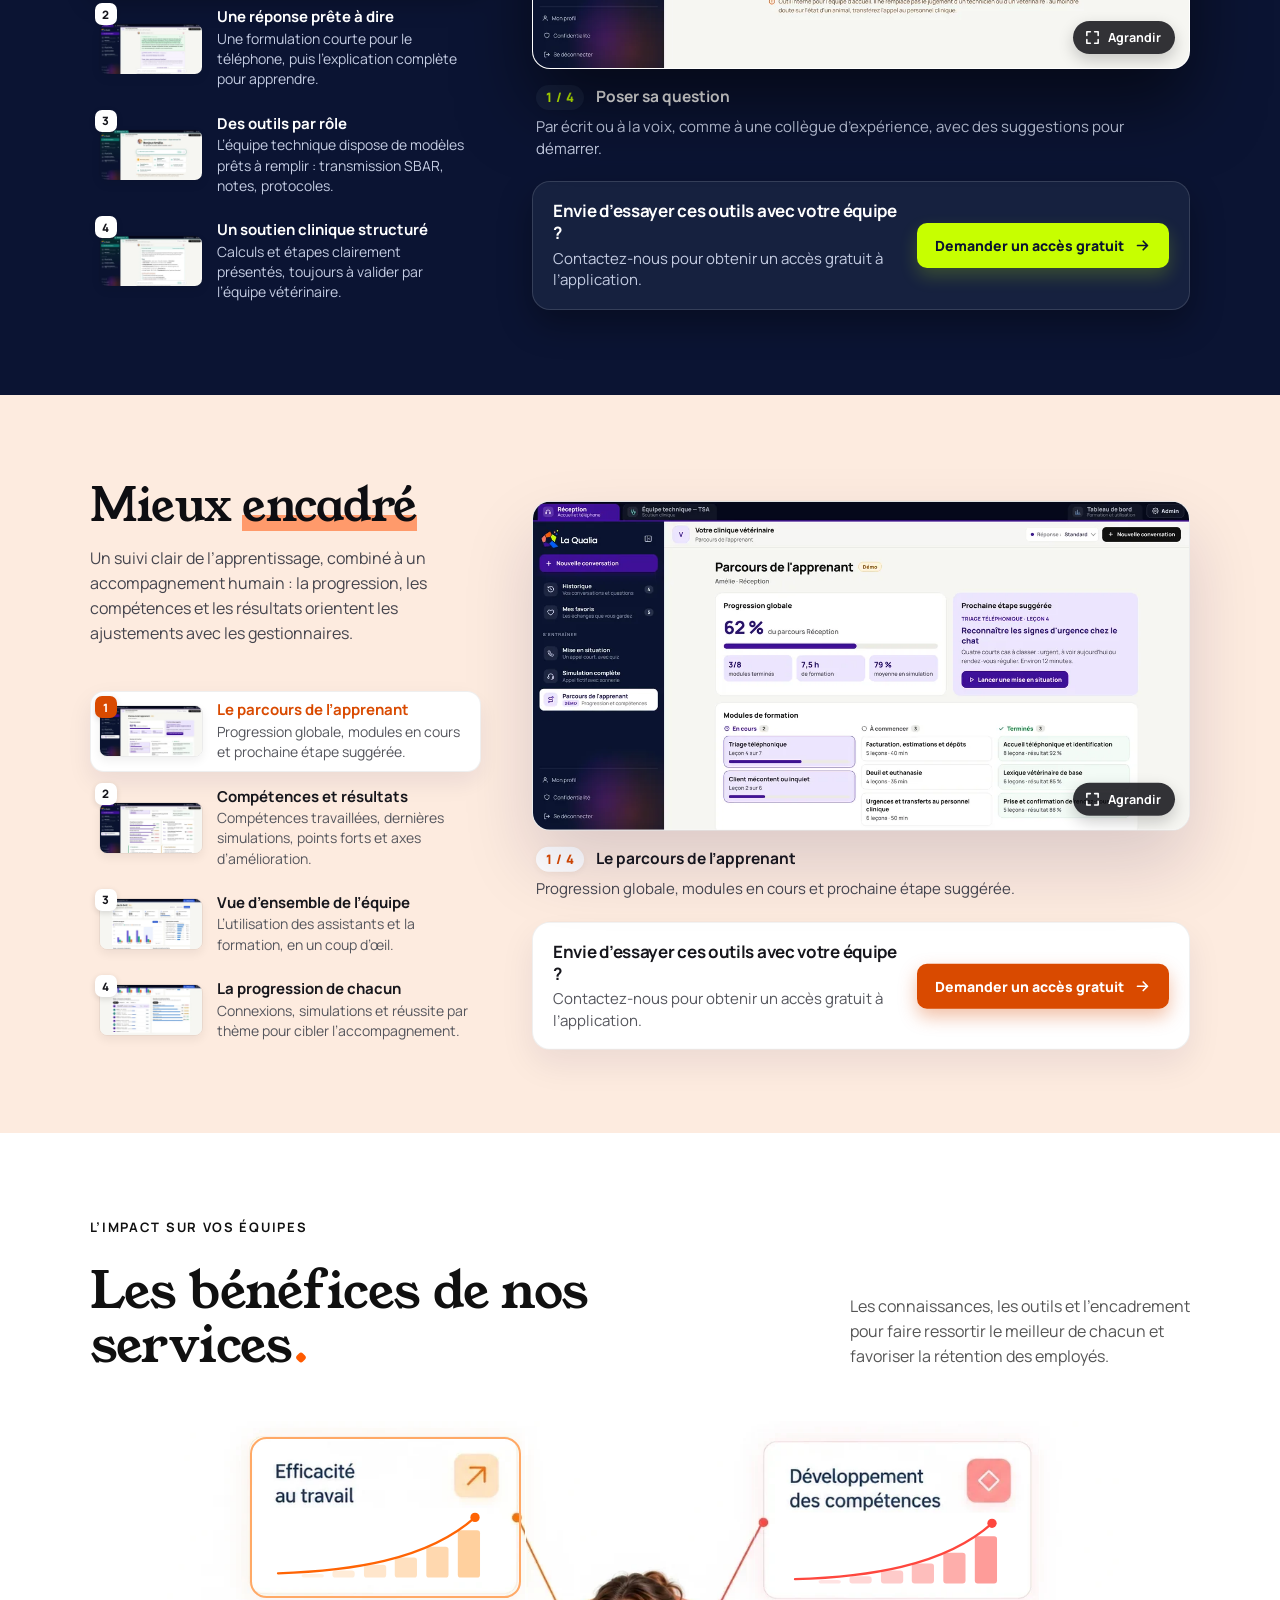
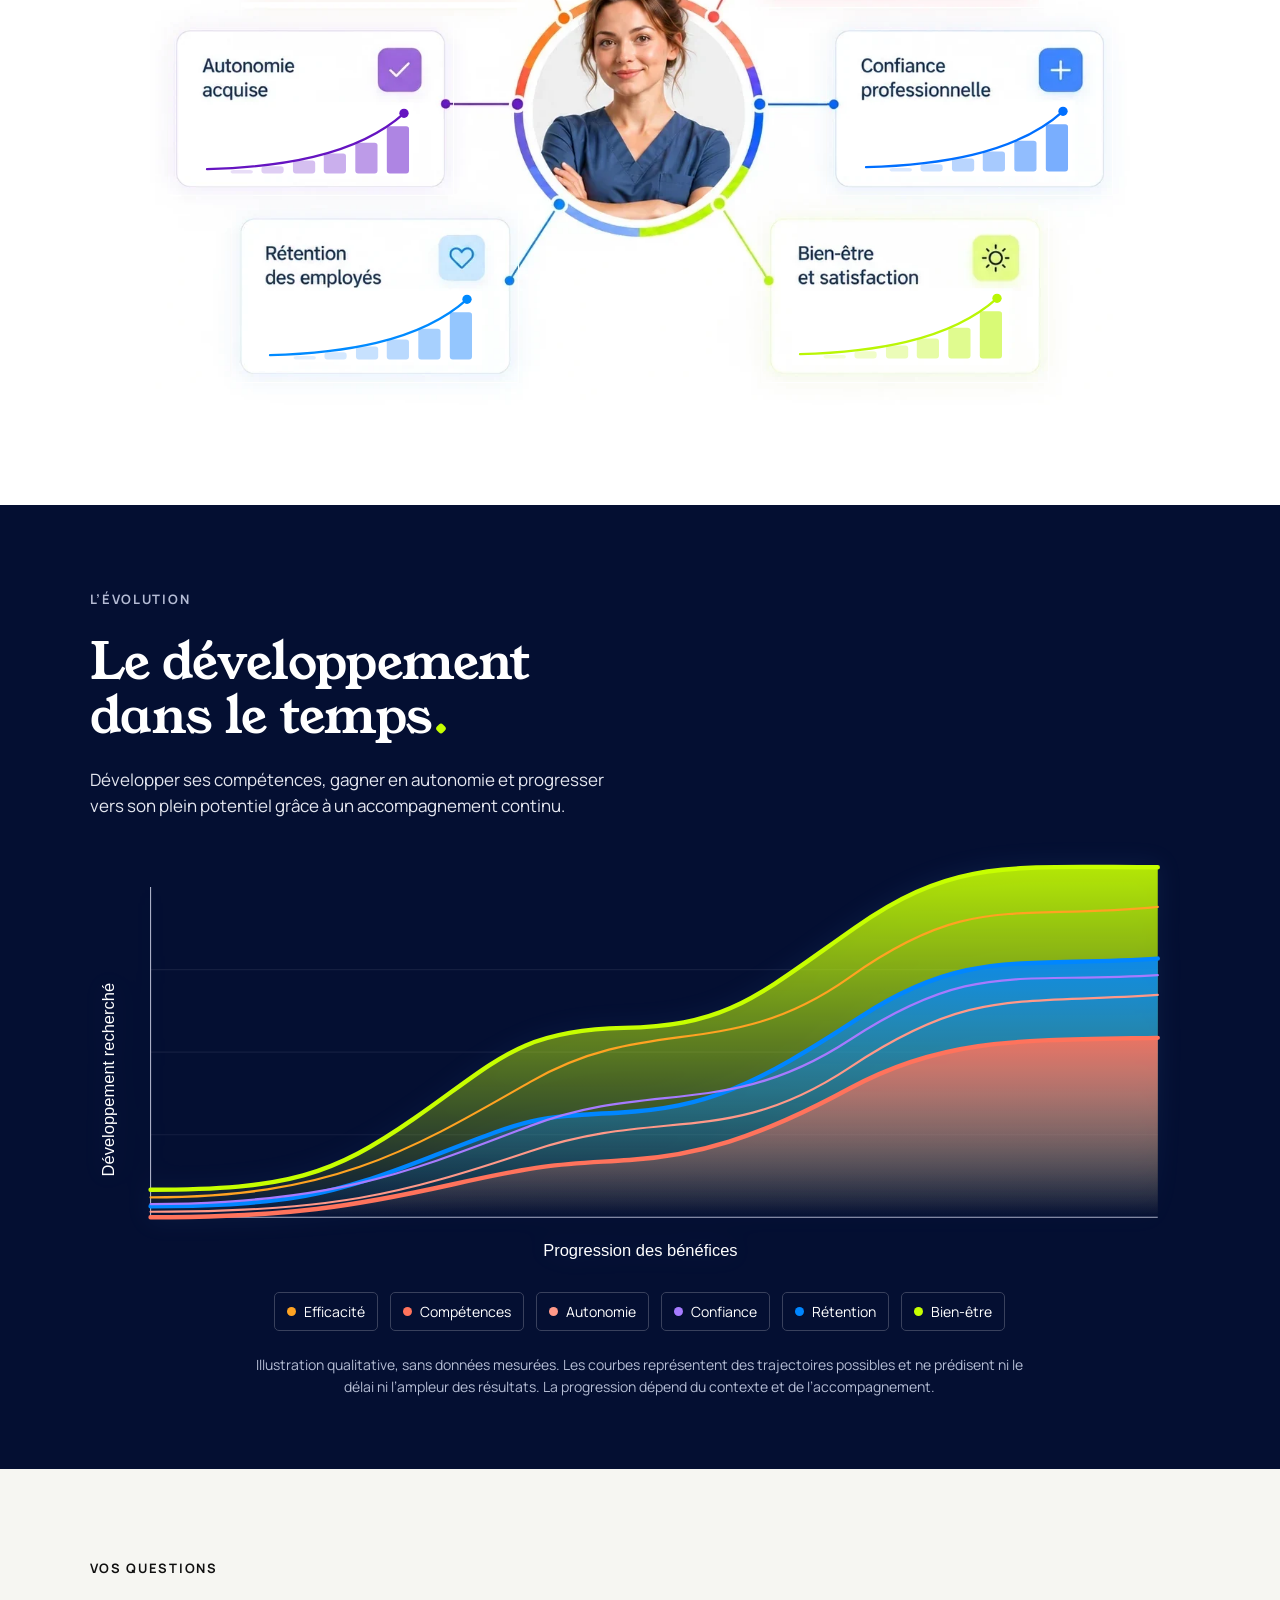
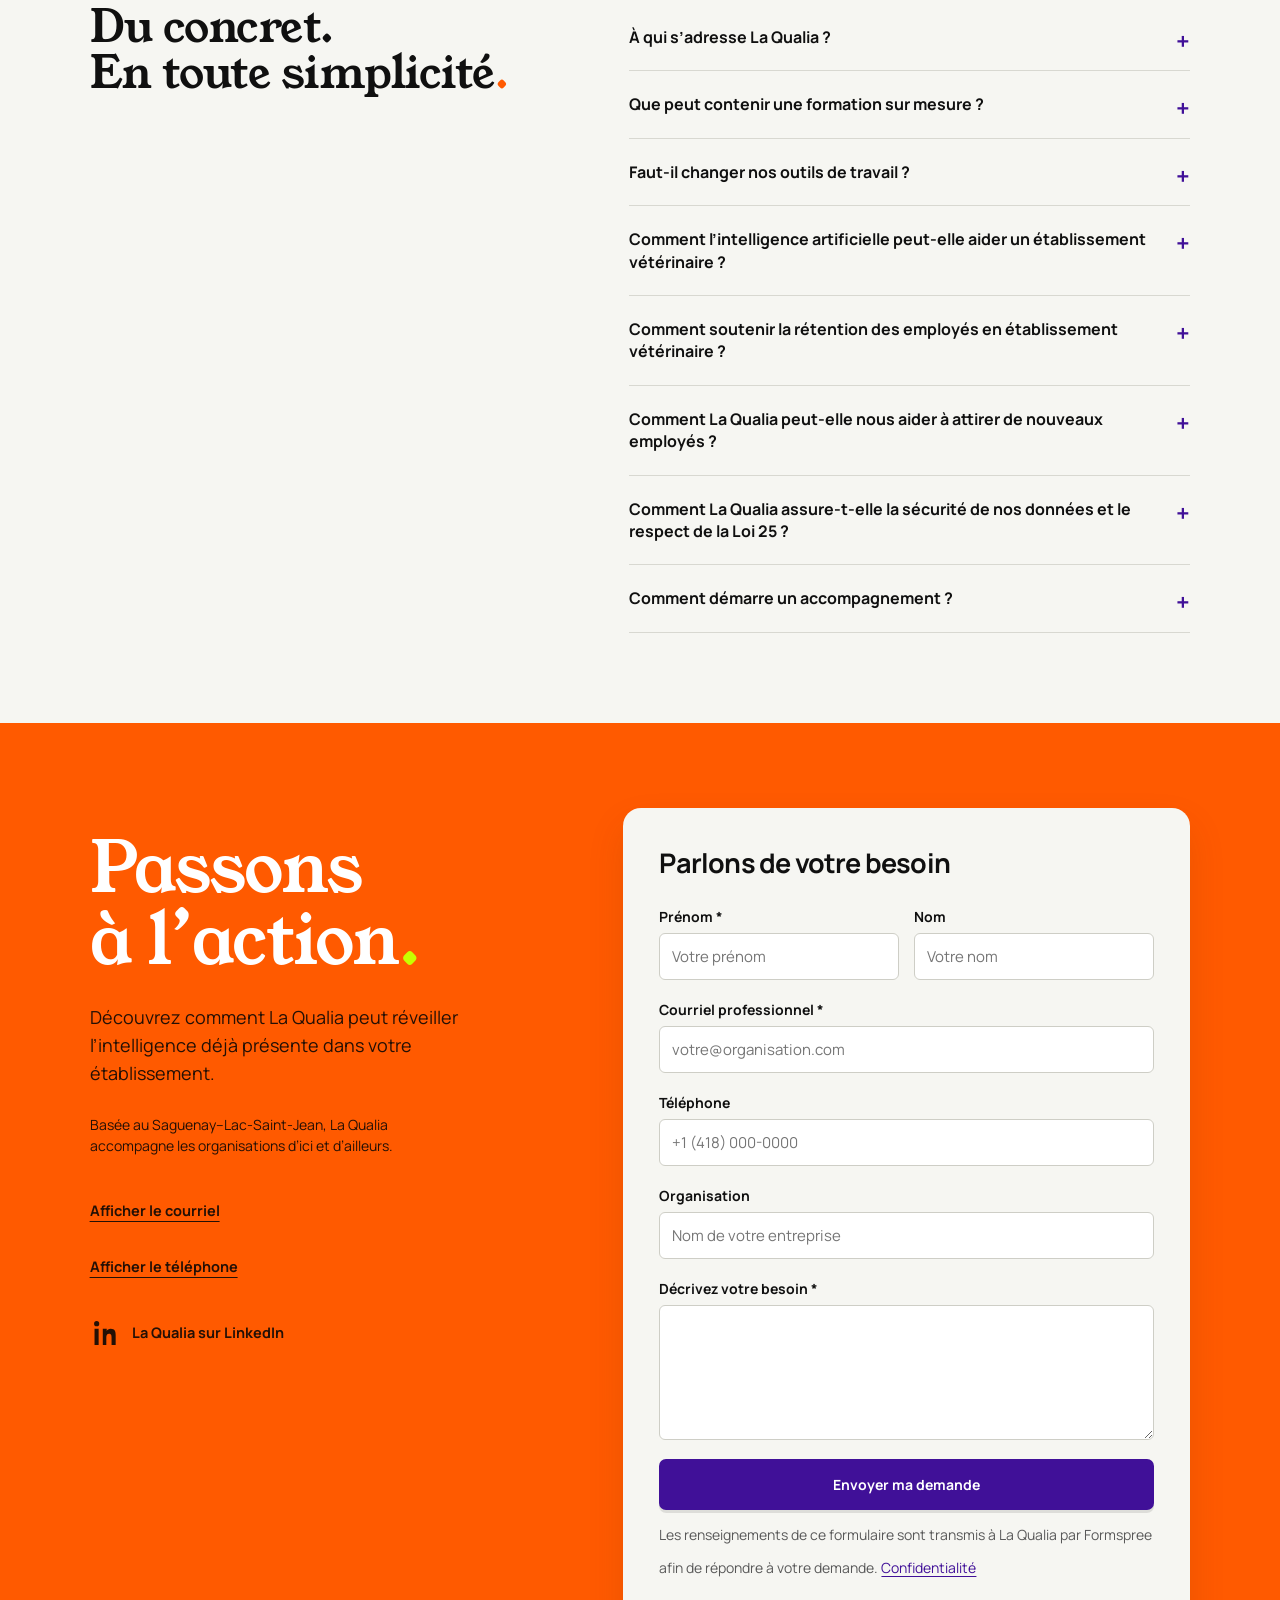
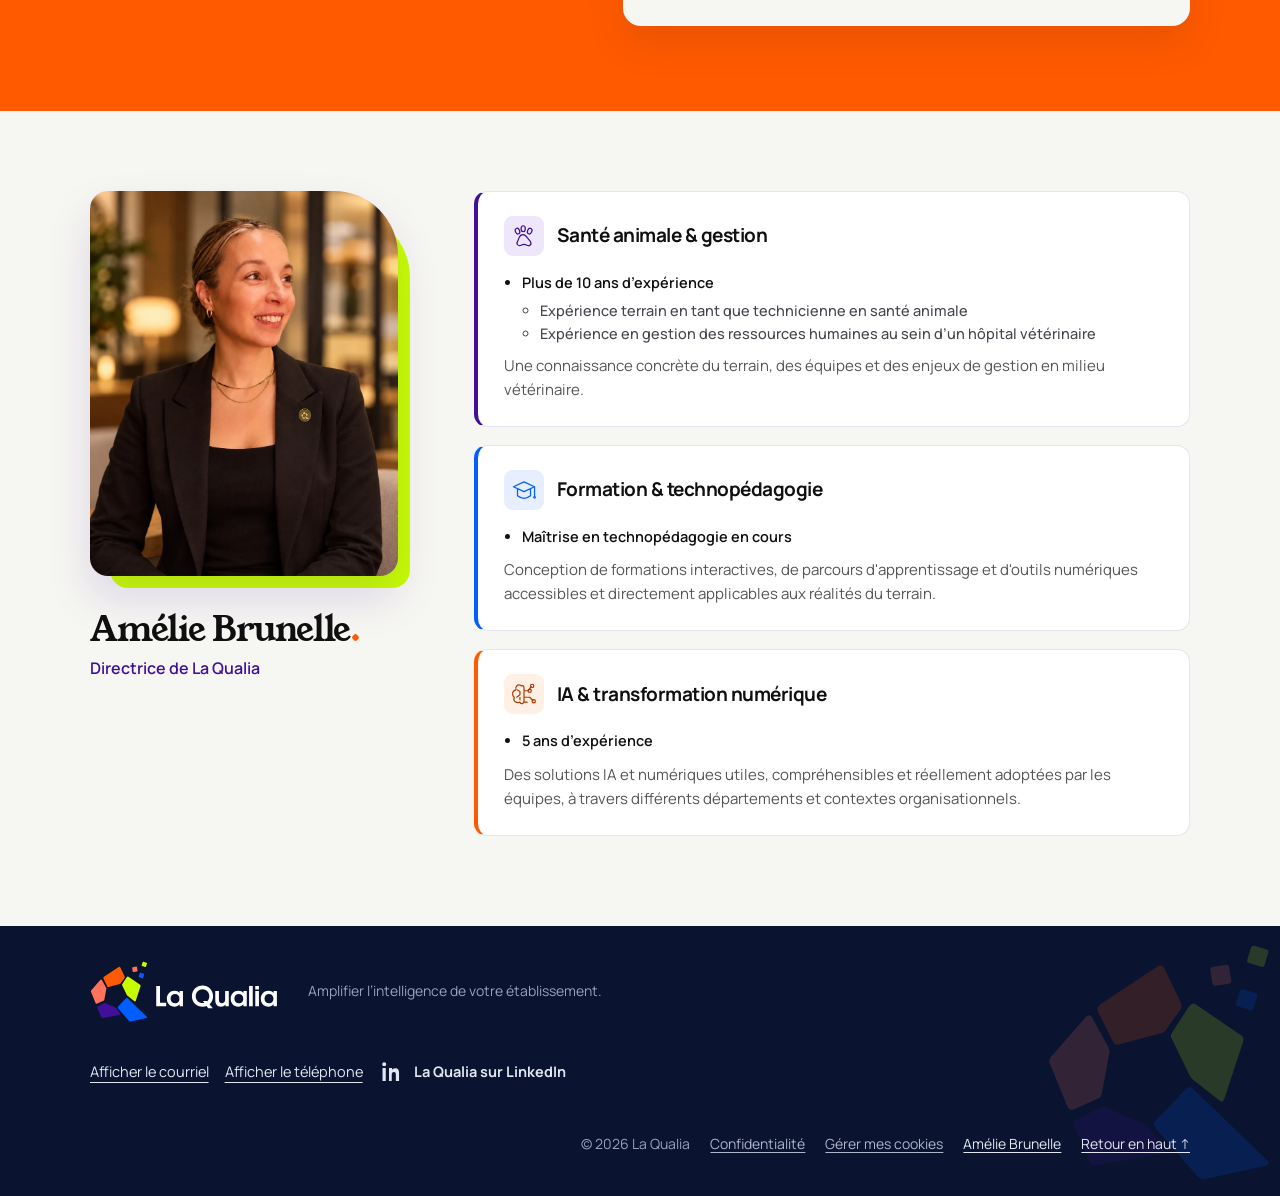
==== commit ea26a473: "Site : captures de l'application mises à jour (dernière version) ; mise en situation : élision « d'u" ====
--- a/index.html
+++ b/index.html
@@ -6,7 +6,7 @@
 <meta name="description" content="Entreprise québécoise d’IA et de formation pour cliniques vétérinaires : assistants IA pour la réception et les TSA, formation sur mesure et rétention du personnel.">
 <meta name="theme-color" content="#f6f6f2"><link rel="canonical" href="https://laqualia.com/"><link rel="alternate" hreflang="fr-CA" href="https://laqualia.com/"><link rel="alternate" hreflang="en-CA" href="https://laqualia.com/en/"><link rel="alternate" hreflang="x-default" href="https://laqualia.com/">
 <meta property="og:locale" content="fr_CA"><meta property="og:locale:alternate" content="en_CA"><meta property="og:type" content="website"><meta property="og:url" content="https://laqualia.com/"><meta property="og:image" content="https://laqualia.com/assets/partage.png"><meta name="twitter:card" content="summary_large_image"><meta name="robots" content="index,follow,max-image-preview:large,max-snippet:-1"><meta property="og:site_name" content="La Qualia"><meta property="og:title" content="IA et formation pour cliniques vétérinaires au Québec | La Qualia"><meta property="og:description" content="Entreprise québécoise d’IA et de formation pour cliniques vétérinaires : assistants IA pour la réception et les TSA, formation sur mesure et rétention du personnel."><meta property="og:image:width" content="1200"><meta property="og:image:height" content="630"><meta property="og:image:alt" content="La Qualia : formation, intelligence artificielle et accompagnement humain pour établissements vétérinaires"><meta name="twitter:title" content="IA et formation pour cliniques vétérinaires au Québec | La Qualia"><meta name="twitter:description" content="Entreprise québécoise d’IA et de formation pour cliniques vétérinaires : assistants IA pour la réception et les TSA, formation sur mesure et rétention du personnel."><meta name="twitter:image" content="https://laqualia.com/assets/partage.png"><meta name="twitter:image:alt" content="La Qualia : formation, intelligence artificielle et accompagnement humain pour établissements vétérinaires">
-<link rel="icon" href="assets/favicon.svg?v=qfacette" type="image/svg+xml"><link rel="icon" href="assets/favicon.ico" sizes="any"><link rel="apple-touch-icon" href="assets/apple-touch-icon.png"><link rel="preconnect" href="https://fonts.googleapis.com"><link rel="preconnect" href="https://fonts.gstatic.com" crossorigin><link href="https://fonts.googleapis.com/css2?family=Young+Serif&family=Manrope:wght@400;500;600;700;800&display=swap" rel="stylesheet"><link rel="stylesheet" href="styles.css?v=20261021-wide1"><script src="app.js?v=20261019-lev" defer></script><script src="leviers.js?v=20261019f" defer></script><script src="analytics.js?v=20261012-audit" defer></script>
+<link rel="icon" href="assets/favicon.svg?v=qfacette" type="image/svg+xml"><link rel="icon" href="assets/favicon.ico" sizes="any"><link rel="apple-touch-icon" href="assets/apple-touch-icon.png"><link rel="preconnect" href="https://fonts.googleapis.com"><link rel="preconnect" href="https://fonts.gstatic.com" crossorigin><link href="https://fonts.googleapis.com/css2?family=Young+Serif&family=Manrope:wght@400;500;600;700;800&display=swap" rel="stylesheet"><link rel="stylesheet" href="styles.css?v=20261021-wide1"><script src="app.js?v=20261019-lev" defer></script><script src="leviers.js?v=20261022-cap" defer></script><script src="analytics.js?v=20261012-audit" defer></script>
 <script type="application/ld+json">{"@context":"https://schema.org","@graph":[{"@type":"Organization","@id":"https://laqualia.com/#organisation","name":"La Qualia","url":"https://laqualia.com/","logo":"https://laqualia.com/assets/logo-clair.png","image":"https://laqualia.com/assets/partage.png","description":"Entreprise québécoise d’IA et de formation pour cliniques vétérinaires : assistants IA pour la réception et les TSA, formation sur mesure et rétention du personnel.","knowsAbout":["établissements vétérinaires","intelligence artificielle","formation sur mesure","formation interactive","rétention des employés","transformation numérique","intégration des employés","transmission des connaissances"],"founder":{"@id":"https://laqualia.com/#amelie-brunelle"},"sameAs":["https://www.linkedin.com/company/la-qualia/about/?viewAsMember=true"],"areaServed":{"@type":"Country","name":"Canada"},"knowsLanguage":["fr-CA","en-CA"]},{"@type":"Person","@id":"https://laqualia.com/#amelie-brunelle","name":"Amélie Brunelle","jobTitle":"Directrice","image":"https://laqualia.com/assets/amelie-brunelle.webp","worksFor":{"@id":"https://laqualia.com/#organisation"},"knowsAbout":["santé animale","gestion en milieu vétérinaire","formation et technopédagogie","intelligence artificielle","transformation numérique"]},{"@type":"WebSite","@id":"https://laqualia.com/#site","url":"https://laqualia.com/","name":"La Qualia","inLanguage":"fr-CA","publisher":{"@id":"https://laqualia.com/#organisation"}},{"@type":"WebPage","@id":"https://laqualia.com/#page","url":"https://laqualia.com/","name":"IA et formation pour cliniques vétérinaires au Québec | La Qualia","description":"Entreprise québécoise d’IA et de formation pour cliniques vétérinaires : assistants IA pour la réception et les TSA, formation sur mesure et rétention du personnel.","inLanguage":"fr-CA","isPartOf":{"@id":"https://laqualia.com/#site"},"about":{"@id":"https://laqualia.com/#service"},"primaryImageOfPage":{"@type":"ImageObject","url":"https://laqualia.com/assets/hero-veterinaire.webp"},"keywords":"entreprise IA vétérinaire, intelligence artificielle clinique vétérinaire, formation vétérinaire, formation réceptionniste clinique vétérinaire, formation TSA, assistant IA vétérinaire, établissements vétérinaires, Québec, rétention des employés, transformation numérique"},{"@type":"Service","@id":"https://laqualia.com/#service","name":"Formation, intelligence artificielle et accompagnement des établissements vétérinaires","serviceType":"Formation sur mesure, assistants utilisant l’intelligence artificielle, automatisations et accompagnement humain","provider":{"@id":"https://laqualia.com/#organisation"},"audience":{"@type":"Audience","audienceType":"Établissements vétérinaires, gestionnaires et employés"},"description":"Des parcours de formation personnalisés, des accompagnants utilisant l’intelligence artificielle adaptés aux rôles et un suivi humain structuré pour soutenir l’intégration, la rétention des employés et la transformation numérique des établissements vétérinaires.","hasOfferCatalog":{"@type":"OfferCatalog","name":"Mieux formé, mieux outillé, mieux encadré","itemListElement":[{"@type":"Offer","itemOffered":{"@type":"Service","name":"Mieux formé : formation interactive sur mesure","description":"Portail de formation personnalisé, quiz interactifs, mises en situation et suivi de progression pour les gestionnaires."}},{"@type":"Offer","itemOffered":{"@type":"Service","name":"Mieux outillé : assistants utilisant l’intelligence artificielle","description":"Accompagnants adaptés à chaque rôle donnant accès à l’information et aux procédures au bon moment, avec des automatisations."}},{"@type":"Offer","itemOffered":{"@type":"Service","name":"Mieux encadré : suivi humain structuré","description":"Recueil de l’expérience des employés, analyse des besoins et ajustements en continu avec les gestionnaires."}}]},"areaServed":{"@type":"Country","name":"Canada"}},{"@type":"FAQPage","@id":"https://laqualia.com/#faq","inLanguage":"fr-CA","mainEntity":[{"@type":"Question","name":"À qui s’adresse La Qualia ?","acceptedAnswer":{"@type":"Answer","text":"Aux établissements vétérinaires qui souhaitent améliorer l’intégration, la formation et le soutien quotidien de leurs employés, tout en facilitant le travail des gestionnaires. Les solutions sont adaptées aux rôles, aux besoins et aux pratiques de chaque établissement."}},{"@type":"Question","name":"Que peut contenir une formation sur mesure ?","acceptedAnswer":{"@type":"Answer","text":"Des formations interactives conçues à partir de vos connaissances et de vos procédures internes, adaptées aux besoins de votre établissement : processus de travail, service à la clientèle, fonctionnement des urgences et bien plus. Chaque formation peut intégrer des quiz, des mises en situation et des activités interactives, avec un suivi statistique permettant aux gestionnaires de suivre la progression et les acquis des employés."}},{"@type":"Question","name":"Faut-il changer nos outils de travail ?","acceptedAnswer":{"@type":"Answer","text":"La Qualia privilégie une intégration dans votre environnement existant. Les possibilités et les contraintes techniques sont évaluées avant le déploiement pour limiter les nouvelles habitudes à adopter."}},{"@type":"Question","name":"Comment l’intelligence artificielle peut-elle aider un établissement vétérinaire ?","acceptedAnswer":{"@type":"Answer","text":"Des accompagnants utilisant l’intelligence artificielle donnent accès à l’information et aux procédures de votre établissement au moment où vos équipes en ont besoin, par exemple pour retrouver une procédure interne. Ils s’appuient sur vos contenus et ne remplacent pas le suivi humain, qui demeure une composante de la méthode : écoute des employés, analyse des besoins et ajustements avec les gestionnaires."}},{"@type":"Question","name":"Comment soutenir la rétention des employés en établissement vétérinaire ?","acceptedAnswer":{"@type":"Answer","text":"En soutenant l’intégration, le développement des compétences et l’engagement : un parcours de formation dès l’arrivée, des ressources accessibles au quotidien et un suivi humain qui recueille l’expérience des employés pour ajuster le soutien avec les gestionnaires. Ces bénéfices sont recherchés et suivis selon la réalité de votre établissement."}},{"@type":"Question","name":"Comment La Qualia peut-elle nous aider à attirer de nouveaux employés ?","acceptedAnswer":{"@type":"Answer","text":"Un établissement qui investit dans le développement de ses employés devient aussi plus attrayant pour les futurs candidats. En proposant une intégration structurée, des formations interactives et des outils accessibles au quotidien, vous montrez aux candidats qu’ils pourront apprendre, évoluer et se sentir soutenus dès leur arrivée. Un avantage concret pour vous démarquer comme employeur et favoriser la fidélisation de vos équipes."}},{"@type":"Question","name":"Comment La Qualia assure-t-elle la sécurité de nos données et le respect de la Loi 25 ?","acceptedAnswer":{"@type":"Answer","text":"La confidentialité de vos informations est une priorité. Chaque solution est conçue en tenant compte de votre environnement numérique, des accès autorisés et des exigences de la Loi 25. Nous privilégions l’utilisation de vos outils existants et limitons le traitement des renseignements personnels et clients au strict nécessaire. Les mesures de sécurité et les responsabilités sont définies avec votre établissement avant le déploiement."}},{"@type":"Question","name":"Comment démarre un accompagnement ?","acceptedAnswer":{"@type":"Answer","text":"Un échange permet de comprendre vos besoins, vos rôles et vos ressources existantes. Les composantes à déployer sont ensuite définies selon votre réalité, avec un suivi après leur mise en place."}}]}]}</script>
 </head>
 <body>
@@ -21,24 +21,24 @@
 <div class="lev-stack" id="leviers"><section class="lev pil pil--formed" aria-labelledby="lev-h-forme"><div class="pil-inner"><div class="lev-panel" id="lev-forme" data-shots="f0-mise-en-situation-quiz::Mise en situation et quiz::Un appel court, puis un quiz à réponse immédiate pour valider les bons réflexes.|f1-simulation-preparer::Préparer l’exercice::Niveau, type d’appel et façon de répondre : chaque simulation s’ajuste à l’apprenant.|f2-sonnerie::Décrocher::Une sonnerie et un appel fictif pour s’exercer dans les conditions réelles du téléphone.|f3-simulation-echange::Répondre au client::Le client fictif réagit à chaque réplique ; au niveau débutant, des choix guident la réponse.">
 <div class="lev-copy"><h3 id="lev-h-forme">Mieux <span class="u">formé</span></h3><p class="pil-lead">Une formation pratique, intégrée à l’outil : mises en situation avec quiz et simulations d’appels réalistes, au rythme de chaque employé, avec une rétroaction immédiate.</p>
 </div>
-<div class="lev-media"><figure class="lev-fig"><div class="lev-shot"><button type="button" class="lev-zoom" aria-label="Agrandir la capture : Mise en situation et quiz"><img src="assets/app/f0-mise-en-situation-quiz-1200.webp?v=2" srcset="assets/app/f0-mise-en-situation-quiz-1200.webp?v=2 1200w, assets/app/f0-mise-en-situation-quiz-1920.webp?v=2 1920w" sizes="(max-width: 900px) 100vw, 760px" alt="Mise en situation et quiz : Un appel court, puis un quiz à réponse immédiate pour valider les bons réflexes." width="1200" height="600" loading="lazy" decoding="async"><span class="lev-zi"><svg viewBox="0 0 24 24" aria-hidden="true"><path d="M4 9V4h5M20 9V4h-5M4 15v5h5M20 15v5h-5"/></svg><span>Agrandir</span></span></button>
+<div class="lev-media"><figure class="lev-fig"><div class="lev-shot"><button type="button" class="lev-zoom" aria-label="Agrandir la capture : Mise en situation et quiz"><img src="assets/app/f0-mise-en-situation-quiz-1200.webp?v=3" srcset="assets/app/f0-mise-en-situation-quiz-1200.webp?v=3 1200w, assets/app/f0-mise-en-situation-quiz-1920.webp?v=3 1920w" sizes="(max-width: 900px) 100vw, 760px" alt="Mise en situation et quiz : Un appel court, puis un quiz à réponse immédiate pour valider les bons réflexes." width="1200" height="600" loading="lazy" decoding="async"><span class="lev-zi"><svg viewBox="0 0 24 24" aria-hidden="true"><path d="M4 9V4h5M20 9V4h-5M4 15v5h5M20 15v5h-5"/></svg><span>Agrandir</span></span></button>
 <button type="button" class="lev-nav prev" aria-label="Capture précédente"><svg viewBox="0 0 24 24" aria-hidden="true"><path d="m15 5-7 7 7 7"/></svg></button><button type="button" class="lev-nav next" aria-label="Capture suivante"><svg viewBox="0 0 24 24" aria-hidden="true"><path d="m9 5 7 7-7 7"/></svg></button></div>
 <figcaption><span class="lev-count">1 / 4</span><strong>Mise en situation et quiz</strong><span class="lev-cap">Un appel court, puis un quiz à réponse immédiate pour valider les bons réflexes.</span></figcaption></figure><div class="lev-cta"><div class="lev-cta-t"><strong>Envie d’essayer ces outils avec votre équipe ?</strong><p>Contactez-nous pour obtenir un accès gratuit à l’application.</p></div><a class="lev-cta-btn" href="#contact" data-contact data-prefill="Bonjour, j’aimerais tester gratuitement l’application La Qualia avec mon équipe.">Demander un accès gratuit<svg viewBox="0 0 24 24" aria-hidden="true"><path d="M5 12h14M13 6l6 6-6 6"/></svg></a></div></div>
-<ol class="lev-steps" aria-label="Captures de l’application, formation et simulations"><li><button type="button" class="lev-step" data-i="0" aria-pressed="true"><img src="assets/app/f0-mise-en-situation-quiz-480.webp?v=2" alt="" width="480" height="240" loading="lazy" decoding="async"><span class="ls-n" aria-hidden="true">1</span><span class="ls-t"><strong>Mise en situation et quiz</strong><small>Un appel court, puis un quiz à réponse immédiate pour valider les bons réflexes.</small></span></button></li><li><button type="button" class="lev-step" data-i="1" aria-pressed="false"><img src="assets/app/f1-simulation-preparer-480.webp?v=2" alt="" width="480" height="240" loading="lazy" decoding="async"><span class="ls-n" aria-hidden="true">2</span><span class="ls-t"><strong>Préparer l’exercice</strong><small>Niveau, type d’appel et façon de répondre : chaque simulation s’ajuste à l’apprenant.</small></span></button></li><li><button type="button" class="lev-step" data-i="2" aria-pressed="false"><img src="assets/app/f2-sonnerie-480.webp?v=2" alt="" width="480" height="240" loading="lazy" decoding="async"><span class="ls-n" aria-hidden="true">3</span><span class="ls-t"><strong>Décrocher</strong><small>Une sonnerie et un appel fictif pour s’exercer dans les conditions réelles du téléphone.</small></span></button></li><li><button type="button" class="lev-step" data-i="3" aria-pressed="false"><img src="assets/app/f3-simulation-echange-480.webp?v=2" alt="" width="480" height="240" loading="lazy" decoding="async"><span class="ls-n" aria-hidden="true">4</span><span class="ls-t"><strong>Répondre au client</strong><small>Le client fictif réagit à chaque réplique ; au niveau débutant, des choix guident la réponse.</small></span></button></li></ol>
+<ol class="lev-steps" aria-label="Captures de l’application, formation et simulations"><li><button type="button" class="lev-step" data-i="0" aria-pressed="true"><img src="assets/app/f0-mise-en-situation-quiz-480.webp?v=3" alt="" width="480" height="240" loading="lazy" decoding="async"><span class="ls-n" aria-hidden="true">1</span><span class="ls-t"><strong>Mise en situation et quiz</strong><small>Un appel court, puis un quiz à réponse immédiate pour valider les bons réflexes.</small></span></button></li><li><button type="button" class="lev-step" data-i="1" aria-pressed="false"><img src="assets/app/f1-simulation-preparer-480.webp?v=3" alt="" width="480" height="240" loading="lazy" decoding="async"><span class="ls-n" aria-hidden="true">2</span><span class="ls-t"><strong>Préparer l’exercice</strong><small>Niveau, type d’appel et façon de répondre : chaque simulation s’ajuste à l’apprenant.</small></span></button></li><li><button type="button" class="lev-step" data-i="2" aria-pressed="false"><img src="assets/app/f2-sonnerie-480.webp?v=3" alt="" width="480" height="240" loading="lazy" decoding="async"><span class="ls-n" aria-hidden="true">3</span><span class="ls-t"><strong>Décrocher</strong><small>Une sonnerie et un appel fictif pour s’exercer dans les conditions réelles du téléphone.</small></span></button></li><li><button type="button" class="lev-step" data-i="3" aria-pressed="false"><img src="assets/app/f3-simulation-echange-480.webp?v=3" alt="" width="480" height="240" loading="lazy" decoding="async"><span class="ls-n" aria-hidden="true">4</span><span class="ls-t"><strong>Répondre au client</strong><small>Le client fictif réagit à chaque réplique ; au niveau débutant, des choix guident la réponse.</small></span></button></li></ol>
 </div></div></section><section class="lev pil pil--tooled" aria-labelledby="lev-h-outille"><div class="pil-inner"><div class="lev-panel" id="lev-outille" data-shots="t4-reception-accueil::Poser sa question::Par écrit ou à la voix, comme à une collègue d’expérience, avec des suggestions pour démarrer.|t1-reception-reponse::Une réponse prête à dire::Une formulation courte pour le téléphone, puis l’explication complète pour apprendre.|t3-tsa-outils::Des outils par rôle::L’équipe technique dispose de modèles prêts à remplir : transmission SBAR, notes, protocoles.|t2-tsa-reponse::Un soutien clinique structuré::Calculs et étapes clairement présentés, toujours à valider par l’équipe vétérinaire.">
 <div class="lev-copy"><h3 id="lev-h-outille">Mieux <span class="u">outillé</span></h3><p class="pil-lead">Des assistants IA adaptés à chaque rôle : réception, équipe technique, ressources humaines. L’information juste, au bon moment, directement dans l’outil de travail. Si vous le souhaitez, l’assistant peut être configuré pour répondre uniquement à partir de vos documents et données.</p>
 </div>
-<div class="lev-media"><figure class="lev-fig"><div class="lev-shot"><button type="button" class="lev-zoom" aria-label="Agrandir la capture : Poser sa question"><img src="assets/app/t4-reception-accueil-1200.webp?v=2" srcset="assets/app/t4-reception-accueil-1200.webp?v=2 1200w, assets/app/t4-reception-accueil-1920.webp?v=2 1920w" sizes="(max-width: 900px) 100vw, 760px" alt="Poser sa question : Par écrit ou à la voix, comme à une collègue d’expérience, avec des suggestions pour démarrer." width="1200" height="600" loading="lazy" decoding="async"><span class="lev-zi"><svg viewBox="0 0 24 24" aria-hidden="true"><path d="M4 9V4h5M20 9V4h-5M4 15v5h5M20 15v5h-5"/></svg><span>Agrandir</span></span></button>
+<div class="lev-media"><figure class="lev-fig"><div class="lev-shot"><button type="button" class="lev-zoom" aria-label="Agrandir la capture : Poser sa question"><img src="assets/app/t4-reception-accueil-1200.webp?v=3" srcset="assets/app/t4-reception-accueil-1200.webp?v=3 1200w, assets/app/t4-reception-accueil-1920.webp?v=3 1920w" sizes="(max-width: 900px) 100vw, 760px" alt="Poser sa question : Par écrit ou à la voix, comme à une collègue d’expérience, avec des suggestions pour démarrer." width="1200" height="600" loading="lazy" decoding="async"><span class="lev-zi"><svg viewBox="0 0 24 24" aria-hidden="true"><path d="M4 9V4h5M20 9V4h-5M4 15v5h5M20 15v5h-5"/></svg><span>Agrandir</span></span></button>
 <button type="button" class="lev-nav prev" aria-label="Capture précédente"><svg viewBox="0 0 24 24" aria-hidden="true"><path d="m15 5-7 7 7 7"/></svg></button><button type="button" class="lev-nav next" aria-label="Capture suivante"><svg viewBox="0 0 24 24" aria-hidden="true"><path d="m9 5 7 7-7 7"/></svg></button></div>
 <figcaption><span class="lev-count">1 / 4</span><strong>Poser sa question</strong><span class="lev-cap">Par écrit ou à la voix, comme à une collègue d’expérience, avec des suggestions pour démarrer.</span></figcaption></figure><div class="lev-cta"><div class="lev-cta-t"><strong>Envie d’essayer ces outils avec votre équipe ?</strong><p>Contactez-nous pour obtenir un accès gratuit à l’application.</p></div><a class="lev-cta-btn" href="#contact" data-contact data-prefill="Bonjour, j’aimerais tester gratuitement l’application La Qualia avec mon équipe.">Demander un accès gratuit<svg viewBox="0 0 24 24" aria-hidden="true"><path d="M5 12h14M13 6l6 6-6 6"/></svg></a></div></div>
-<ol class="lev-steps" aria-label="Captures de l’application, outils d’accompagnement"><li><button type="button" class="lev-step" data-i="0" aria-pressed="true"><img src="assets/app/t4-reception-accueil-480.webp?v=2" alt="" width="480" height="240" loading="lazy" decoding="async"><span class="ls-n" aria-hidden="true">1</span><span class="ls-t"><strong>Poser sa question</strong><small>Par écrit ou à la voix, comme à une collègue d’expérience, avec des suggestions pour démarrer.</small></span></button></li><li><button type="button" class="lev-step" data-i="1" aria-pressed="false"><img src="assets/app/t1-reception-reponse-480.webp?v=2" alt="" width="480" height="240" loading="lazy" decoding="async"><span class="ls-n" aria-hidden="true">2</span><span class="ls-t"><strong>Une réponse prête à dire</strong><small>Une formulation courte pour le téléphone, puis l’explication complète pour apprendre.</small></span></button></li><li><button type="button" class="lev-step" data-i="2" aria-pressed="false"><img src="assets/app/t3-tsa-outils-480.webp?v=2" alt="" width="480" height="240" loading="lazy" decoding="async"><span class="ls-n" aria-hidden="true">3</span><span class="ls-t"><strong>Des outils par rôle</strong><small>L’équipe technique dispose de modèles prêts à remplir : transmission SBAR, notes, protocoles.</small></span></button></li><li><button type="button" class="lev-step" data-i="3" aria-pressed="false"><img src="assets/app/t2-tsa-reponse-480.webp?v=2" alt="" width="480" height="240" loading="lazy" decoding="async"><span class="ls-n" aria-hidden="true">4</span><span class="ls-t"><strong>Un soutien clinique structuré</strong><small>Calculs et étapes clairement présentés, toujours à valider par l’équipe vétérinaire.</small></span></button></li></ol>
+<ol class="lev-steps" aria-label="Captures de l’application, outils d’accompagnement"><li><button type="button" class="lev-step" data-i="0" aria-pressed="true"><img src="assets/app/t4-reception-accueil-480.webp?v=3" alt="" width="480" height="240" loading="lazy" decoding="async"><span class="ls-n" aria-hidden="true">1</span><span class="ls-t"><strong>Poser sa question</strong><small>Par écrit ou à la voix, comme à une collègue d’expérience, avec des suggestions pour démarrer.</small></span></button></li><li><button type="button" class="lev-step" data-i="1" aria-pressed="false"><img src="assets/app/t1-reception-reponse-480.webp?v=3" alt="" width="480" height="240" loading="lazy" decoding="async"><span class="ls-n" aria-hidden="true">2</span><span class="ls-t"><strong>Une réponse prête à dire</strong><small>Une formulation courte pour le téléphone, puis l’explication complète pour apprendre.</small></span></button></li><li><button type="button" class="lev-step" data-i="2" aria-pressed="false"><img src="assets/app/t3-tsa-outils-480.webp?v=3" alt="" width="480" height="240" loading="lazy" decoding="async"><span class="ls-n" aria-hidden="true">3</span><span class="ls-t"><strong>Des outils par rôle</strong><small>L’équipe technique dispose de modèles prêts à remplir : transmission SBAR, notes, protocoles.</small></span></button></li><li><button type="button" class="lev-step" data-i="3" aria-pressed="false"><img src="assets/app/t2-tsa-reponse-480.webp?v=3" alt="" width="480" height="240" loading="lazy" decoding="async"><span class="ls-n" aria-hidden="true">4</span><span class="ls-t"><strong>Un soutien clinique structuré</strong><small>Calculs et étapes clairement présentés, toujours à valider par l’équipe vétérinaire.</small></span></button></li></ol>
 </div></div></section><section class="lev pil pil--encadre" aria-labelledby="lev-h-encadre"><div class="pil-inner"><div class="lev-panel" id="lev-encadre" data-shots="e1-parcours::Le parcours de l’apprenant::Progression globale, modules en cours et prochaine étape suggérée.|e2-parcours-competences::Compétences et résultats::Compétences travaillées, dernières simulations, points forts et axes d’amélioration.|e3-tableau-de-bord::Vue d’ensemble de l’équipe::L’utilisation des assistants et la formation, en un coup d’œil.|e4-tableau-equipe::La progression de chacun::Connexions, simulations et réussite par thème pour cibler l’accompagnement.">
 <div class="lev-copy"><h3 id="lev-h-encadre">Mieux <span class="u">encadré</span></h3><p class="pil-lead">Un suivi clair de l’apprentissage, combiné à un accompagnement humain : la progression, les compétences et les résultats orientent les ajustements avec les gestionnaires.</p>
 </div>
-<div class="lev-media"><figure class="lev-fig"><div class="lev-shot"><button type="button" class="lev-zoom" aria-label="Agrandir la capture : Le parcours de l’apprenant"><img src="assets/app/e1-parcours-1200.webp?v=2" srcset="assets/app/e1-parcours-1200.webp?v=2 1200w, assets/app/e1-parcours-1920.webp?v=2 1920w" sizes="(max-width: 900px) 100vw, 760px" alt="Le parcours de l’apprenant : Progression globale, modules en cours et prochaine étape suggérée." width="1200" height="600" loading="lazy" decoding="async"><span class="lev-zi"><svg viewBox="0 0 24 24" aria-hidden="true"><path d="M4 9V4h5M20 9V4h-5M4 15v5h5M20 15v5h-5"/></svg><span>Agrandir</span></span></button>
+<div class="lev-media"><figure class="lev-fig"><div class="lev-shot"><button type="button" class="lev-zoom" aria-label="Agrandir la capture : Le parcours de l’apprenant"><img src="assets/app/e1-parcours-1200.webp?v=3" srcset="assets/app/e1-parcours-1200.webp?v=3 1200w, assets/app/e1-parcours-1920.webp?v=3 1920w" sizes="(max-width: 900px) 100vw, 760px" alt="Le parcours de l’apprenant : Progression globale, modules en cours et prochaine étape suggérée." width="1200" height="600" loading="lazy" decoding="async"><span class="lev-zi"><svg viewBox="0 0 24 24" aria-hidden="true"><path d="M4 9V4h5M20 9V4h-5M4 15v5h5M20 15v5h-5"/></svg><span>Agrandir</span></span></button>
 <button type="button" class="lev-nav prev" aria-label="Capture précédente"><svg viewBox="0 0 24 24" aria-hidden="true"><path d="m15 5-7 7 7 7"/></svg></button><button type="button" class="lev-nav next" aria-label="Capture suivante"><svg viewBox="0 0 24 24" aria-hidden="true"><path d="m9 5 7 7-7 7"/></svg></button></div>
 <figcaption><span class="lev-count">1 / 4</span><strong>Le parcours de l’apprenant</strong><span class="lev-cap">Progression globale, modules en cours et prochaine étape suggérée.</span></figcaption></figure><div class="lev-cta"><div class="lev-cta-t"><strong>Envie d’essayer ces outils avec votre équipe ?</strong><p>Contactez-nous pour obtenir un accès gratuit à l’application.</p></div><a class="lev-cta-btn" href="#contact" data-contact data-prefill="Bonjour, j’aimerais tester gratuitement l’application La Qualia avec mon équipe.">Demander un accès gratuit<svg viewBox="0 0 24 24" aria-hidden="true"><path d="M5 12h14M13 6l6 6-6 6"/></svg></a></div></div>
-<ol class="lev-steps" aria-label="Captures de l’application, suivi de l’apprentissage"><li><button type="button" class="lev-step" data-i="0" aria-pressed="true"><img src="assets/app/e1-parcours-480.webp?v=2" alt="" width="480" height="240" loading="lazy" decoding="async"><span class="ls-n" aria-hidden="true">1</span><span class="ls-t"><strong>Le parcours de l’apprenant</strong><small>Progression globale, modules en cours et prochaine étape suggérée.</small></span></button></li><li><button type="button" class="lev-step" data-i="1" aria-pressed="false"><img src="assets/app/e2-parcours-competences-480.webp?v=2" alt="" width="480" height="240" loading="lazy" decoding="async"><span class="ls-n" aria-hidden="true">2</span><span class="ls-t"><strong>Compétences et résultats</strong><small>Compétences travaillées, dernières simulations, points forts et axes d’amélioration.</small></span></button></li><li><button type="button" class="lev-step" data-i="2" aria-pressed="false"><img src="assets/app/e3-tableau-de-bord-480.webp?v=2" alt="" width="480" height="240" loading="lazy" decoding="async"><span class="ls-n" aria-hidden="true">3</span><span class="ls-t"><strong>Vue d’ensemble de l’équipe</strong><small>L’utilisation des assistants et la formation, en un coup d’œil.</small></span></button></li><li><button type="button" class="lev-step" data-i="3" aria-pressed="false"><img src="assets/app/e4-tableau-equipe-480.webp?v=2" alt="" width="480" height="240" loading="lazy" decoding="async"><span class="ls-n" aria-hidden="true">4</span><span class="ls-t"><strong>La progression de chacun</strong><small>Connexions, simulations et réussite par thème pour cibler l’accompagnement.</small></span></button></li></ol>
+<ol class="lev-steps" aria-label="Captures de l’application, suivi de l’apprentissage"><li><button type="button" class="lev-step" data-i="0" aria-pressed="true"><img src="assets/app/e1-parcours-480.webp?v=3" alt="" width="480" height="240" loading="lazy" decoding="async"><span class="ls-n" aria-hidden="true">1</span><span class="ls-t"><strong>Le parcours de l’apprenant</strong><small>Progression globale, modules en cours et prochaine étape suggérée.</small></span></button></li><li><button type="button" class="lev-step" data-i="1" aria-pressed="false"><img src="assets/app/e2-parcours-competences-480.webp?v=3" alt="" width="480" height="240" loading="lazy" decoding="async"><span class="ls-n" aria-hidden="true">2</span><span class="ls-t"><strong>Compétences et résultats</strong><small>Compétences travaillées, dernières simulations, points forts et axes d’amélioration.</small></span></button></li><li><button type="button" class="lev-step" data-i="2" aria-pressed="false"><img src="assets/app/e3-tableau-de-bord-480.webp?v=3" alt="" width="480" height="240" loading="lazy" decoding="async"><span class="ls-n" aria-hidden="true">3</span><span class="ls-t"><strong>Vue d’ensemble de l’équipe</strong><small>L’utilisation des assistants et la formation, en un coup d’œil.</small></span></button></li><li><button type="button" class="lev-step" data-i="3" aria-pressed="false"><img src="assets/app/e4-tableau-equipe-480.webp?v=3" alt="" width="480" height="240" loading="lazy" decoding="async"><span class="ls-n" aria-hidden="true">4</span><span class="ls-t"><strong>La progression de chacun</strong><small>Connexions, simulations et réussite par thème pour cibler l’accompagnement.</small></span></button></li></ol>
 </div></div></section></div>
 <dialog class="lev-lb" id="lev-lb" aria-label="Capture agrandie"><div class="lb-in"><div class="lb-scroll"><img alt="" id="lev-lb-img"></div><p class="lb-hint">Glissez l’image pour l’explorer · pincez pour zoomer</p><div class="lb-bar"><p><span class="lb-count" id="lev-lb-count"></span><strong id="lev-lb-title"></strong><span id="lev-lb-cap"></span></p>
 <div class="lb-btns"><button type="button" class="lb-prev" aria-label="Capture précédente"><svg viewBox="0 0 24 24" aria-hidden="true"><path d="m15 5-7 7 7 7"/></svg></button><button type="button" class="lb-next" aria-label="Capture suivante"><svg viewBox="0 0 24 24" aria-hidden="true"><path d="m9 5 7 7-7 7"/></svg></button><button type="button" class="lb-close" aria-label="Fermer">×</button></div></div></div></dialog><section class="potential" id="potentiel" aria-labelledby="potential-title"><div class="wrap"><div class="section-heading"><div><p class="eyebrow">L’IMPACT SUR VOS ÉQUIPES</p><h2 class="section-title" id="potential-title">Les bénéfices de nos services<span class="orange">.</span></h2></div><p>Les connaissances, les outils et l’encadrement pour faire ressortir le meilleur de chacun et favoriser la rétention des employés.</p></div><figure class="impact-fig"><div class="impact-stage" role="group" aria-label="Six bénéfices autour d’une professionnelle vétérinaire : efficacité au travail, développement des compétences, autonomie acquise, confiance professionnelle, rétention des employés, bien-être et satisfaction."><img class="impact-base" src="assets/impact-base.webp" alt="" width="1368" height="815" loading="lazy"><button type="button" class="ic" data-benefit="efficacite" aria-pressed="true" aria-label="Efficacité au travail" style="--x:127;--y:17;--pw:397;--ph:243;--cl:11.335%;--ct:46.091%;--cw:75.063%;--ch:42.387%;--ml:3.023%;--mt:4.938%;--mw:93.955%;--mh:90.123%;background-image:url(assets/impact-equipes-vide.webp)"><svg class="ic-chart" viewBox="-4 -4 298 103" aria-hidden="true" focusable="false"><g class="ic-bars"><rect x="36" y="88" width="31" height="5" rx="4" fill="rgb(255,208,158)" style="opacity:0.28"/><rect x="79" y="83" width="31" height="10" rx="4" fill="rgb(255,208,158)" style="opacity:0.4"/><rect x="123" y="75" width="31" height="18" rx="4" fill="rgb(255,208,158)" style="opacity:0.52"/><rect x="166" y="65" width="31" height="28" rx="4" fill="rgb(255,208,158)" style="opacity:0.66"/><rect x="210" y="50" width="31" height="43" rx="4" fill="rgb(255,208,158)" style="opacity:0.82"/><rect x="254" y="27" width="31" height="66" rx="4" fill="rgb(255,208,158)" style="opacity:1"/></g><path class="ic-line" pathLength="1" d="M3 87C100 84 210 70 278 9" fill="none" stroke="rgb(255,100,4)" stroke-width="3.2" stroke-linecap="round"/><circle class="ic-dot" cx="278" cy="9" r="6.5" fill="rgb(255,100,4)"/></svg></button><button type="button" class="ic" data-benefit="competences" aria-pressed="false" aria-label="Développement des compétences" style="--x:844;--y:17;--pw:397;--ph:243;--cl:12.343%;--ct:46.502%;--cw:75.063%;--ch:42.387%;--ml:3.023%;--mt:4.938%;--mw:93.955%;--mh:90.123%;background-image:url(assets/impact-equipes-vide.webp)"><svg class="ic-chart" viewBox="-4 -4 298 103" aria-hidden="true" focusable="false"><g class="ic-bars"><rect x="36" y="88" width="31" height="5" rx="4" fill="rgb(254,156,153)" style="opacity:0.28"/><rect x="79" y="83" width="31" height="10" rx="4" fill="rgb(254,156,153)" style="opacity:0.4"/><rect x="123" y="75" width="31" height="18" rx="4" fill="rgb(254,156,153)" style="opacity:0.52"/><rect x="166" y="65" width="31" height="28" rx="4" fill="rgb(254,156,153)" style="opacity:0.66"/><rect x="210" y="50" width="31" height="43" rx="4" fill="rgb(254,156,153)" style="opacity:0.82"/><rect x="254" y="27" width="31" height="66" rx="4" fill="rgb(254,156,153)" style="opacity:1"/></g><path class="ic-line" pathLength="1" d="M3 87C100 84 210 70 278 9" fill="none" stroke="rgb(254,71,62)" stroke-width="3.2" stroke-linecap="round"/><circle class="ic-dot" cx="278" cy="9" r="6.5" fill="rgb(254,71,62)"/></svg></button><button type="button" class="ic" data-benefit="autonomie" aria-pressed="false" aria-label="Autonomie acquise" style="--x:25;--y:281;--pw:398;--ph:241;--cl:11.809%;--ct:47.303%;--cw:74.874%;--ch:42.739%;--ml:3.015%;--mt:4.979%;--mw:93.970%;--mh:90.041%;background-image:url(assets/impact-equipes-vide.webp)"><svg class="ic-chart" viewBox="-4 -4 298 103" aria-hidden="true" focusable="false"><g class="ic-bars"><rect x="36" y="88" width="31" height="5" rx="4" fill="rgb(174,133,227)" style="opacity:0.28"/><rect x="79" y="83" width="31" height="10" rx="4" fill="rgb(174,133,227)" style="opacity:0.4"/><rect x="123" y="75" width="31" height="18" rx="4" fill="rgb(174,133,227)" style="opacity:0.52"/><rect x="166" y="65" width="31" height="28" rx="4" fill="rgb(174,133,227)" style="opacity:0.66"/><rect x="210" y="50" width="31" height="43" rx="4" fill="rgb(174,133,227)" style="opacity:0.82"/><rect x="254" y="27" width="31" height="66" rx="4" fill="rgb(174,133,227)" style="opacity:1"/></g><path class="ic-line" pathLength="1" d="M3 87C100 84 210 70 278 9" fill="none" stroke="rgb(101,20,193)" stroke-width="3.2" stroke-linecap="round"/><circle class="ic-dot" cx="278" cy="9" r="6.5" fill="rgb(101,20,193)"/></svg></button><button type="button" class="ic" data-benefit="confiance" aria-pressed="false" aria-label="Confiance professionnelle" style="--x:945;--y:281;--pw:398;--ph:241;--cl:11.809%;--ct:46.058%;--cw:74.874%;--ch:42.739%;--ml:3.015%;--mt:4.979%;--mw:93.970%;--mh:90.041%;background-image:url(assets/impact-equipes-vide.webp)"><svg class="ic-chart" viewBox="-4 -4 298 103" aria-hidden="true" focusable="false"><g class="ic-bars"><rect x="36" y="88" width="31" height="5" rx="4" fill="rgb(121,174,254)" style="opacity:0.28"/><rect x="79" y="83" width="31" height="10" rx="4" fill="rgb(121,174,254)" style="opacity:0.4"/><rect x="123" y="75" width="31" height="18" rx="4" fill="rgb(121,174,254)" style="opacity:0.52"/><rect x="166" y="65" width="31" height="28" rx="4" fill="rgb(121,174,254)" style="opacity:0.66"/><rect x="210" y="50" width="31" height="43" rx="4" fill="rgb(121,174,254)" style="opacity:0.82"/><rect x="254" y="27" width="31" height="66" rx="4" fill="rgb(121,174,254)" style="opacity:1"/></g><path class="ic-line" pathLength="1" d="M3 87C100 84 210 70 278 9" fill="none" stroke="rgb(0,111,255)" stroke-width="3.2" stroke-linecap="round"/><circle class="ic-dot" cx="278" cy="9" r="6.5" fill="rgb(0,111,255)"/></svg></button><button type="button" class="ic" data-benefit="retention" aria-pressed="false" aria-label="Rétention des employés" style="--x:114;--y:543;--pw:400;--ph:240;--cl:11.750%;--ct:46.667%;--cw:74.500%;--ch:42.917%;--ml:3.000%;--mt:5.000%;--mw:94.000%;--mh:90.000%;background-image:url(assets/impact-equipes-vide.webp)"><svg class="ic-chart" viewBox="-4 -4 298 103" aria-hidden="true" focusable="false"><g class="ic-bars"><rect x="36" y="88" width="31" height="5" rx="4" fill="rgb(148,198,254)" style="opacity:0.28"/><rect x="79" y="83" width="31" height="10" rx="4" fill="rgb(148,198,254)" style="opacity:0.4"/><rect x="123" y="75" width="31" height="18" rx="4" fill="rgb(148,198,254)" style="opacity:0.52"/><rect x="166" y="65" width="31" height="28" rx="4" fill="rgb(148,198,254)" style="opacity:0.66"/><rect x="210" y="50" width="31" height="43" rx="4" fill="rgb(148,198,254)" style="opacity:0.82"/><rect x="254" y="27" width="31" height="66" rx="4" fill="rgb(148,198,254)" style="opacity:1"/></g><path class="ic-line" pathLength="1" d="M3 87C100 84 210 70 278 9" fill="none" stroke="rgb(0,138,255)" stroke-width="3.2" stroke-linecap="round"/><circle class="ic-dot" cx="278" cy="9" r="6.5" fill="rgb(0,138,255)"/></svg></button><button type="button" class="ic" data-benefit="bienetre" aria-pressed="false" aria-label="Bien-être et satisfaction" style="--x:854;--y:543;--pw:400;--ph:240;--cl:11.500%;--ct:46.250%;--cw:74.500%;--ch:42.917%;--ml:3.000%;--mt:5.000%;--mw:94.000%;--mh:90.000%;background-image:url(assets/impact-equipes-vide.webp)"><svg class="ic-chart" viewBox="-4 -4 298 103" aria-hidden="true" focusable="false"><g class="ic-bars"><rect x="36" y="88" width="31" height="5" rx="4" fill="rgb(217,250,118)" style="opacity:0.28"/><rect x="79" y="83" width="31" height="10" rx="4" fill="rgb(217,250,118)" style="opacity:0.4"/><rect x="123" y="75" width="31" height="18" rx="4" fill="rgb(217,250,118)" style="opacity:0.52"/><rect x="166" y="65" width="31" height="28" rx="4" fill="rgb(217,250,118)" style="opacity:0.66"/><rect x="210" y="50" width="31" height="43" rx="4" fill="rgb(217,250,118)" style="opacity:0.82"/><rect x="254" y="27" width="31" height="66" rx="4" fill="rgb(217,250,118)" style="opacity:1"/></g><path class="ic-line" pathLength="1" d="M3 87C100 84 210 70 278 9" fill="none" stroke="rgb(186,246,5)" stroke-width="3.2" stroke-linecap="round"/><circle class="ic-dot" cx="278" cy="9" r="6.5" fill="rgb(186,246,5)"/></svg></button></div></figure><div class="hub"><svg class="hub-lines" viewBox="0 0 1330 715" aria-hidden="true"><g fill="none" stroke-width="8" stroke-linecap="round"><path class="ln ln-eff" d="M455 100 537 262" stroke="#ffa322"/><path class="ln ln-skl" d="M875 100 793 262" stroke="#ff735c"/><path class="ln ln-aut" d="M350 355H507" stroke="#ff735c"/><path class="ln ln-cnf" d="M980 355H823" stroke="#401098"/><path class="ln ln-ret" d="M455 610 537 452" stroke="#005dff"/><path class="ln ln-bien" d="M875 610 793 452" stroke="#b6f000"/></g></svg><div class="hub-ring"><img class="hub-portrait" src="assets/portrait-impact.webp" width="608" height="808" alt="Portrait illustratif d’une professionnelle vétérinaire, les bras croisés, au centre des bénéfices." loading="lazy"></div><button type="button" class="hc hc-eff" data-benefit="efficacite" aria-pressed="true"><span class="hc-top"><span class="hc-title">Efficacité<br>au travail</span><span class="hc-ic"><svg viewBox="0 0 24 24" aria-hidden="true"><path d="M7 17 17 7M9 7h8v8"/></svg></span></span><svg class="hc-chart" viewBox="0 0 270 84" aria-hidden="true" preserveAspectRatio="xMaxYMax meet"><g class="hc-bars"><rect x="26" y="68" width="30" height="10" rx="3.5" style="opacity:0.28"/><rect x="66" y="62" width="30" height="16" rx="3.5" style="opacity:0.38"/><rect x="106" y="56" width="30" height="22" rx="3.5" style="opacity:0.5"/><rect x="146" y="48" width="30" height="30" rx="3.5" style="opacity:0.62"/><rect x="186" y="38" width="30" height="40" rx="3.5" style="opacity:0.8"/><rect x="226" y="24" width="30" height="54" rx="3.5" style="opacity:1"/></g><path class="hc-arrow" pathLength="1" d="M4 74C92 68 178 54 236 14"/><path class="hc-head" d="m246 8-3 14-12-8Z"/></svg></button><button type="button" class="hc hc-skl" data-benefit="competences" aria-pressed="false"><span class="hc-top"><span class="hc-title">Développement<br>des compétences</span><span class="hc-ic"><svg viewBox="0 0 24 24" aria-hidden="true"><path d="M12 3.5 20.5 12 12 20.5 3.5 12Z"/></svg></span></span><svg class="hc-chart" viewBox="0 0 270 84" aria-hidden="true" preserveAspectRatio="xMaxYMax meet"><g class="hc-bars"><rect x="26" y="68" width="30" height="10" rx="3.5" style="opacity:0.28"/><rect x="66" y="62" width="30" height="16" rx="3.5" style="opacity:0.38"/><rect x="106" y="56" width="30" height="22" rx="3.5" style="opacity:0.5"/><rect x="146" y="48" width="30" height="30" rx="3.5" style="opacity:0.62"/><rect x="186" y="38" width="30" height="40" rx="3.5" style="opacity:0.8"/><rect x="226" y="24" width="30" height="54" rx="3.5" style="opacity:1"/></g><path class="hc-arrow" pathLength="1" d="M4 74C92 68 178 54 236 14"/><path class="hc-head" d="m246 8-3 14-12-8Z"/></svg></button><button type="button" class="hc hc-aut" data-benefit="autonomie" aria-pressed="false"><span class="hc-top"><span class="hc-title">Autonomie<br>acquise</span><span class="hc-ic"><svg viewBox="0 0 24 24" aria-hidden="true"><path d="m5.5 12.5 4.2 4.2L18.5 7.5"/></svg></span></span><svg class="hc-chart" viewBox="0 0 270 84" aria-hidden="true" preserveAspectRatio="xMaxYMax meet"><g class="hc-bars"><rect x="26" y="68" width="30" height="10" rx="3.5" style="opacity:0.28"/><rect x="66" y="62" width="30" height="16" rx="3.5" style="opacity:0.38"/><rect x="106" y="56" width="30" height="22" rx="3.5" style="opacity:0.5"/><rect x="146" y="48" width="30" height="30" rx="3.5" style="opacity:0.62"/><rect x="186" y="38" width="30" height="40" rx="3.5" style="opacity:0.8"/><rect x="226" y="24" width="30" height="54" rx="3.5" style="opacity:1"/></g><path class="hc-arrow" pathLength="1" d="M4 74C92 68 178 54 236 14"/><path class="hc-head" d="m246 8-3 14-12-8Z"/></svg></button><button type="button" class="hc hc-cnf" data-benefit="confiance" aria-pressed="false"><span class="hc-top"><span class="hc-title">Confiance<br>professionnelle</span><span class="hc-ic"><svg viewBox="0 0 24 24" aria-hidden="true"><path class="fill" d="M12 2.5c.7 5 2.4 7 8 8-5.6 1-7.3 3-8 8-.7-5-2.4-7-8-8 5.6-1 7.3-3 8-8Z"/></svg></span></span><svg class="hc-chart" viewBox="0 0 270 84" aria-hidden="true" preserveAspectRatio="xMaxYMax meet"><g class="hc-bars"><rect x="26" y="68" width="30" height="10" rx="3.5" style="opacity:0.28"/><rect x="66" y="62" width="30" height="16" rx="3.5" style="opacity:0.38"/><rect x="106" y="56" width="30" height="22" rx="3.5" style="opacity:0.5"/><rect x="146" y="48" width="30" height="30" rx="3.5" style="opacity:0.62"/><rect x="186" y="38" width="30" height="40" rx="3.5" style="opacity:0.8"/><rect x="226" y="24" width="30" height="54" rx="3.5" style="opacity:1"/></g><path class="hc-arrow" pathLength="1" d="M4 74C92 68 178 54 236 14"/><path class="hc-head" d="m246 8-3 14-12-8Z"/></svg></button><button type="button" class="hc hc-ret" data-benefit="retention" aria-pressed="false"><span class="hc-top"><span class="hc-title">Rétention<br>des employés</span><span class="hc-ic"><svg viewBox="0 0 24 24" aria-hidden="true"><path d="M12 19.5s-7.2-4.4-7.2-9.8A4.1 4.1 0 0 1 12 7.2a4.1 4.1 0 0 1 7.2 2.5c0 5.4-7.2 9.8-7.2 9.8Z"/></svg></span></span><svg class="hc-chart" viewBox="0 0 270 84" aria-hidden="true" preserveAspectRatio="xMaxYMax meet"><g class="hc-bars"><rect x="26" y="68" width="30" height="10" rx="3.5" style="opacity:0.28"/><rect x="66" y="62" width="30" height="16" rx="3.5" style="opacity:0.38"/><rect x="106" y="56" width="30" height="22" rx="3.5" style="opacity:0.5"/><rect x="146" y="48" width="30" height="30" rx="3.5" style="opacity:0.62"/><rect x="186" y="38" width="30" height="40" rx="3.5" style="opacity:0.8"/><rect x="226" y="24" width="30" height="54" rx="3.5" style="opacity:1"/></g><path class="hc-arrow" pathLength="1" d="M4 74C92 68 178 54 236 14"/><path class="hc-head" d="m246 8-3 14-12-8Z"/></svg></button><button type="button" class="hc hc-bien" data-benefit="bienetre" aria-pressed="false"><span class="hc-top"><span class="hc-title">Bien-être<br>et satisfaction</span><span class="hc-ic"><svg viewBox="0 0 24 24" aria-hidden="true"><circle class="fill" cx="12" cy="12" r="3.6"/><path d="M12 3v2.6M12 18.4V21M3 12h2.6M18.4 12H21M5.6 5.6l1.8 1.8M16.6 16.6l1.8 1.8M5.6 18.4l1.8-1.8M16.6 7.4l1.8-1.8"/></svg></span></span><svg class="hc-chart" viewBox="0 0 270 84" aria-hidden="true" preserveAspectRatio="xMaxYMax meet"><g class="hc-bars"><rect x="26" y="68" width="30" height="10" rx="3.5" style="opacity:0.28"/><rect x="66" y="62" width="30" height="16" rx="3.5" style="opacity:0.38"/><rect x="106" y="56" width="30" height="22" rx="3.5" style="opacity:0.5"/><rect x="146" y="48" width="30" height="30" rx="3.5" style="opacity:0.62"/><rect x="186" y="38" width="30" height="40" rx="3.5" style="opacity:0.8"/><rect x="226" y="24" width="30" height="54" rx="3.5" style="opacity:1"/></g><path class="hc-arrow" pathLength="1" d="M4 74C92 68 178 54 236 14"/><path class="hc-head" d="m246 8-3 14-12-8Z"/></svg></button></div></div></section>
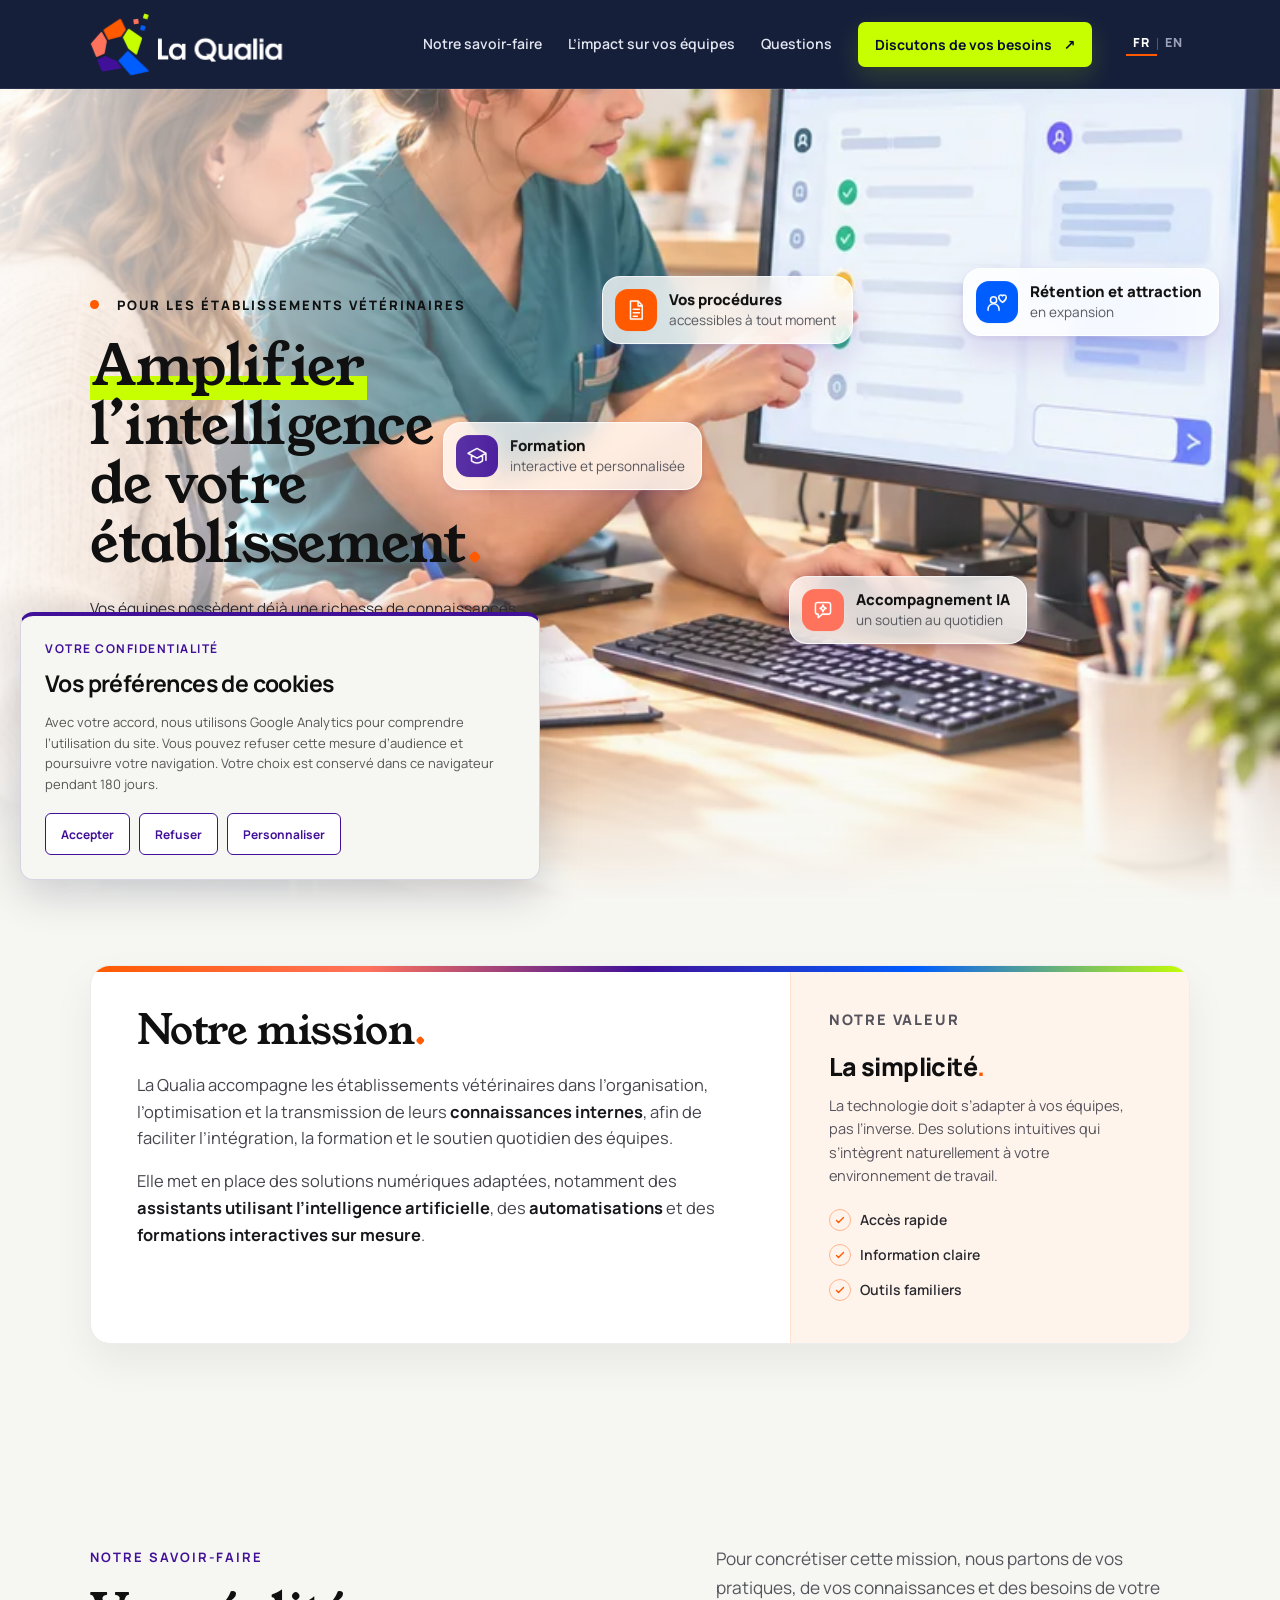
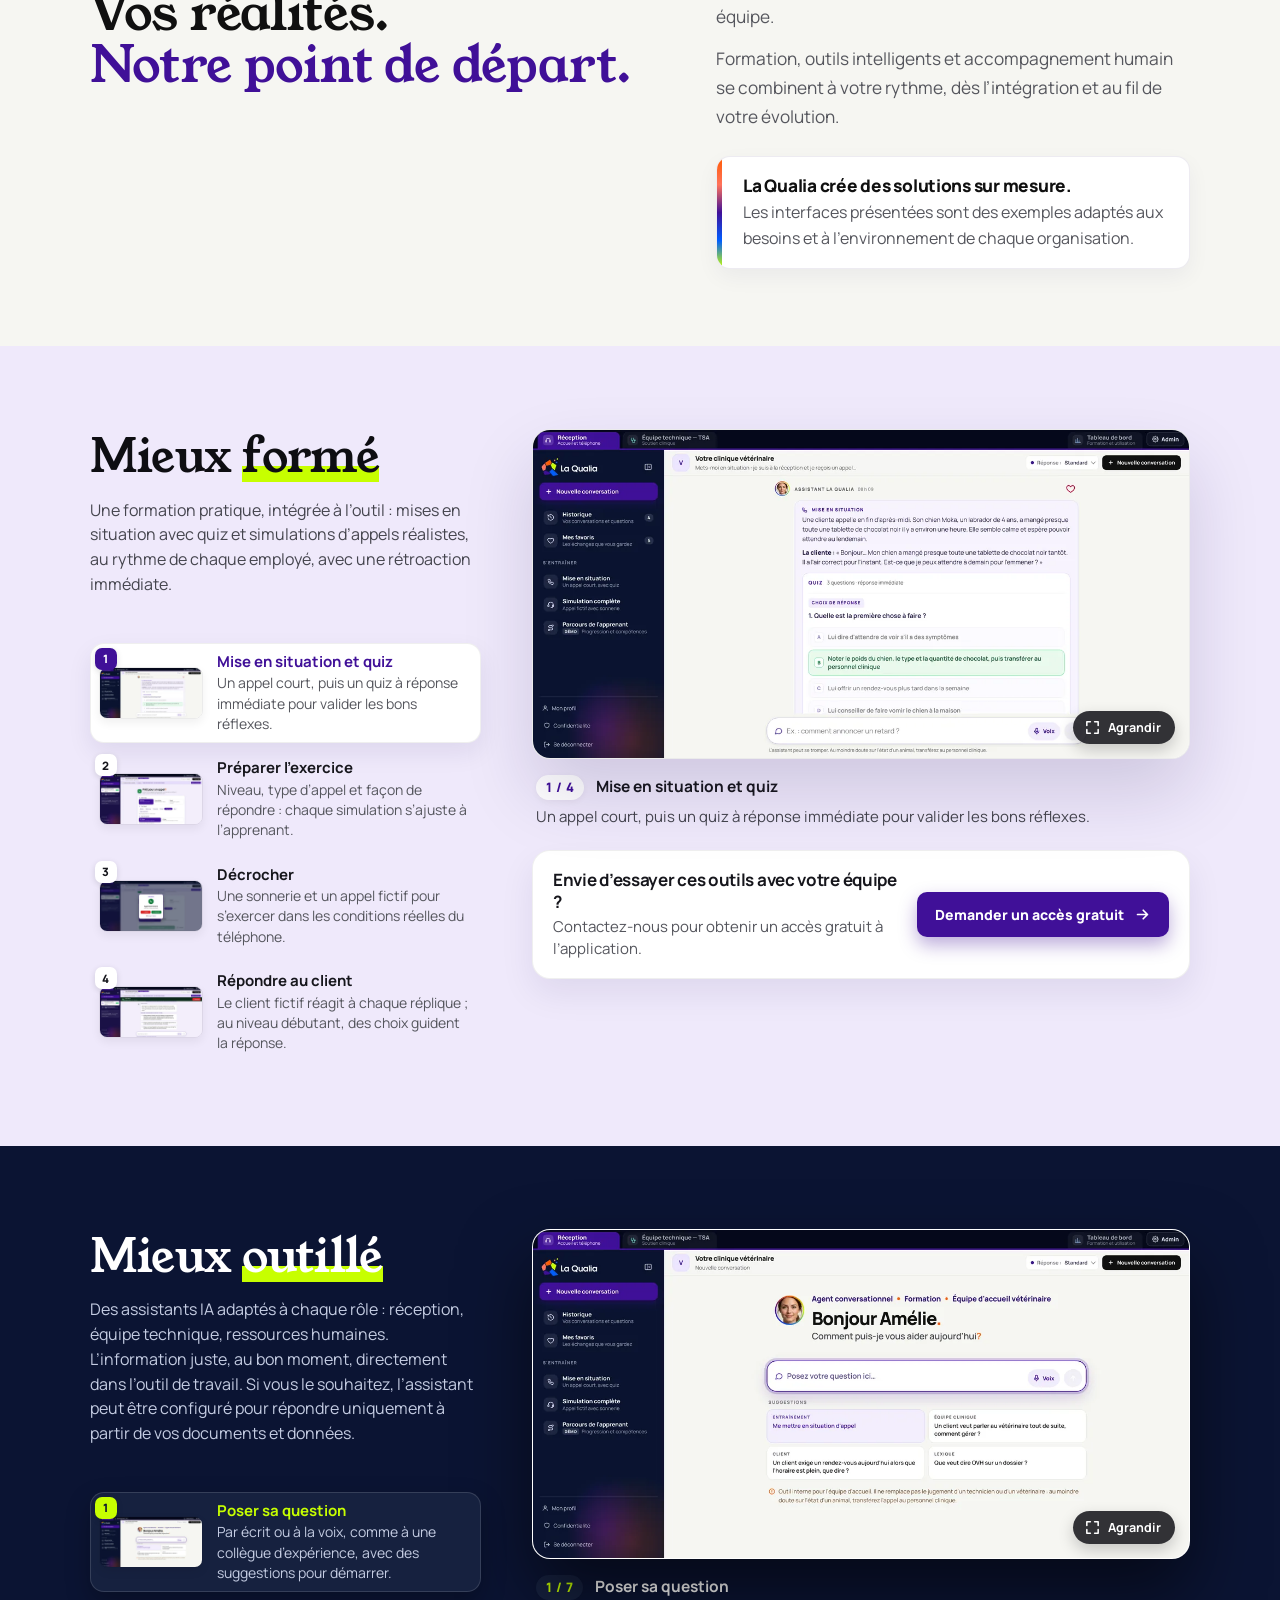
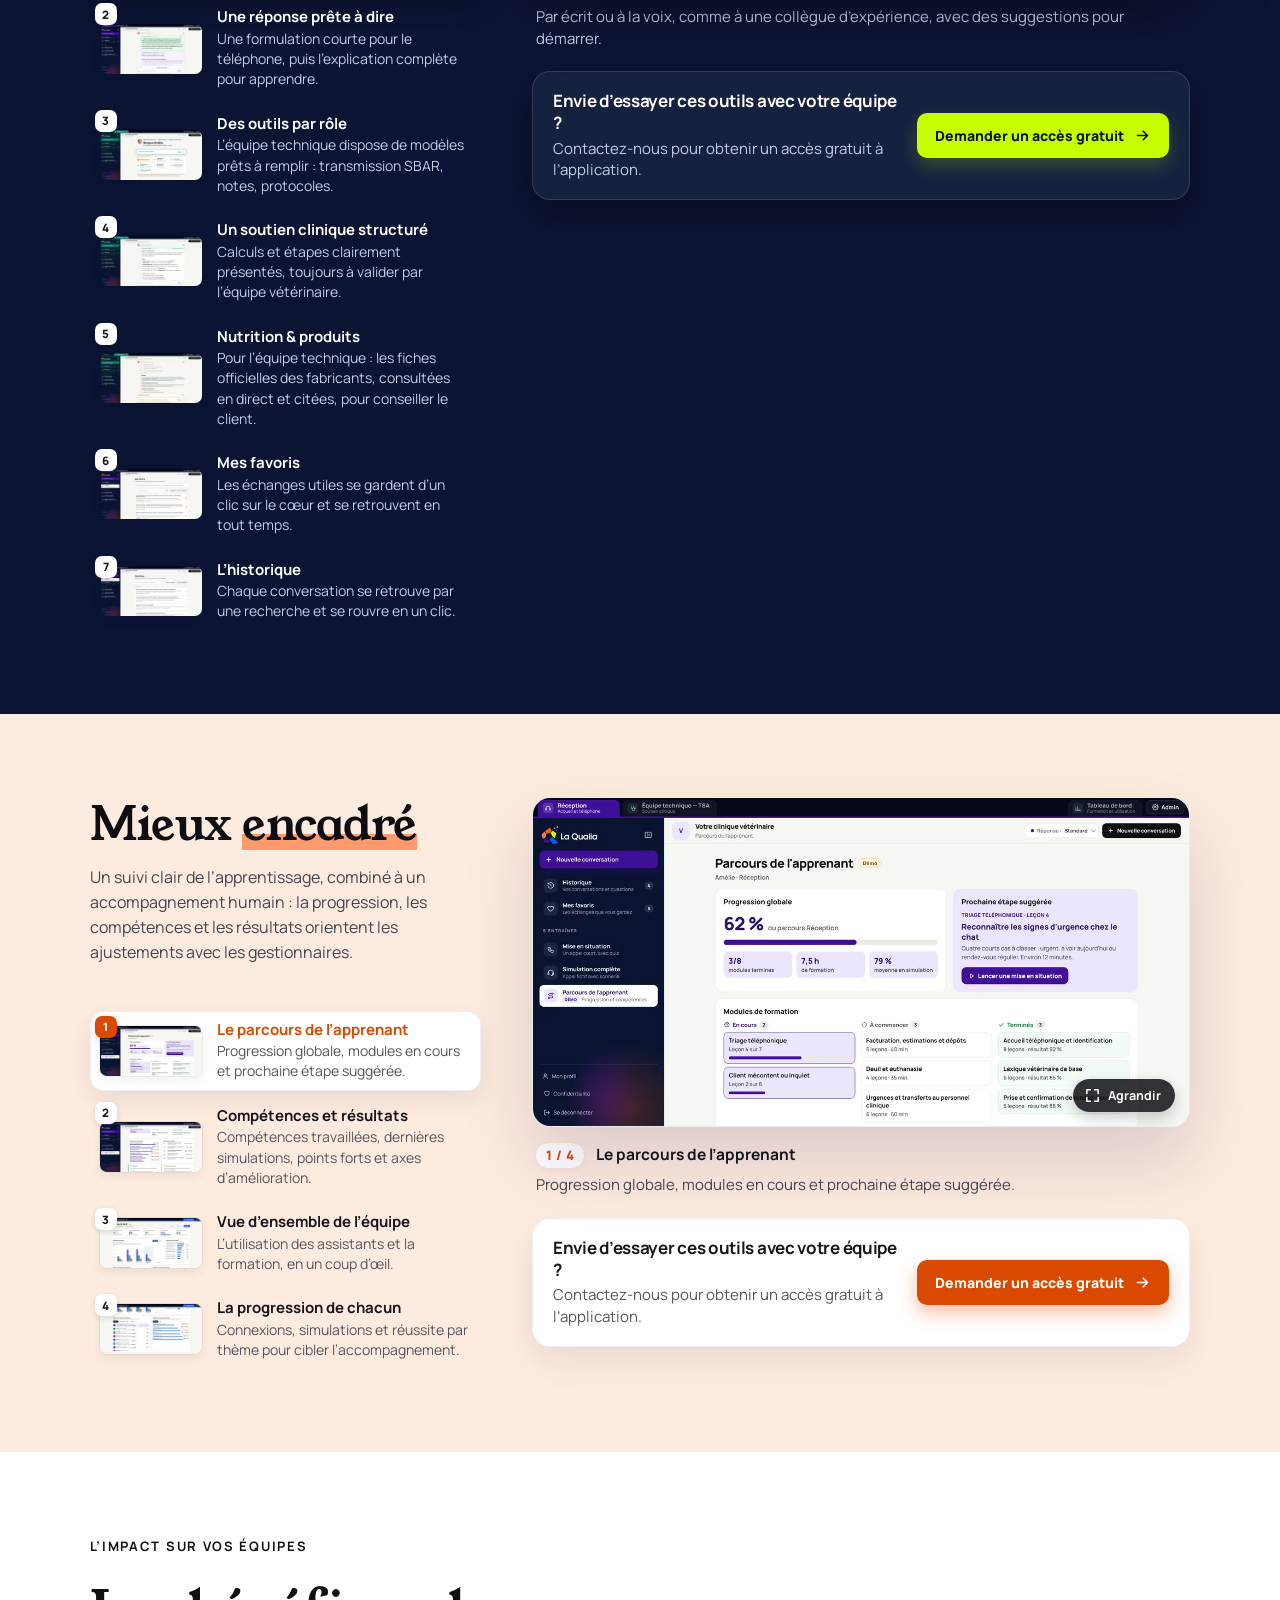
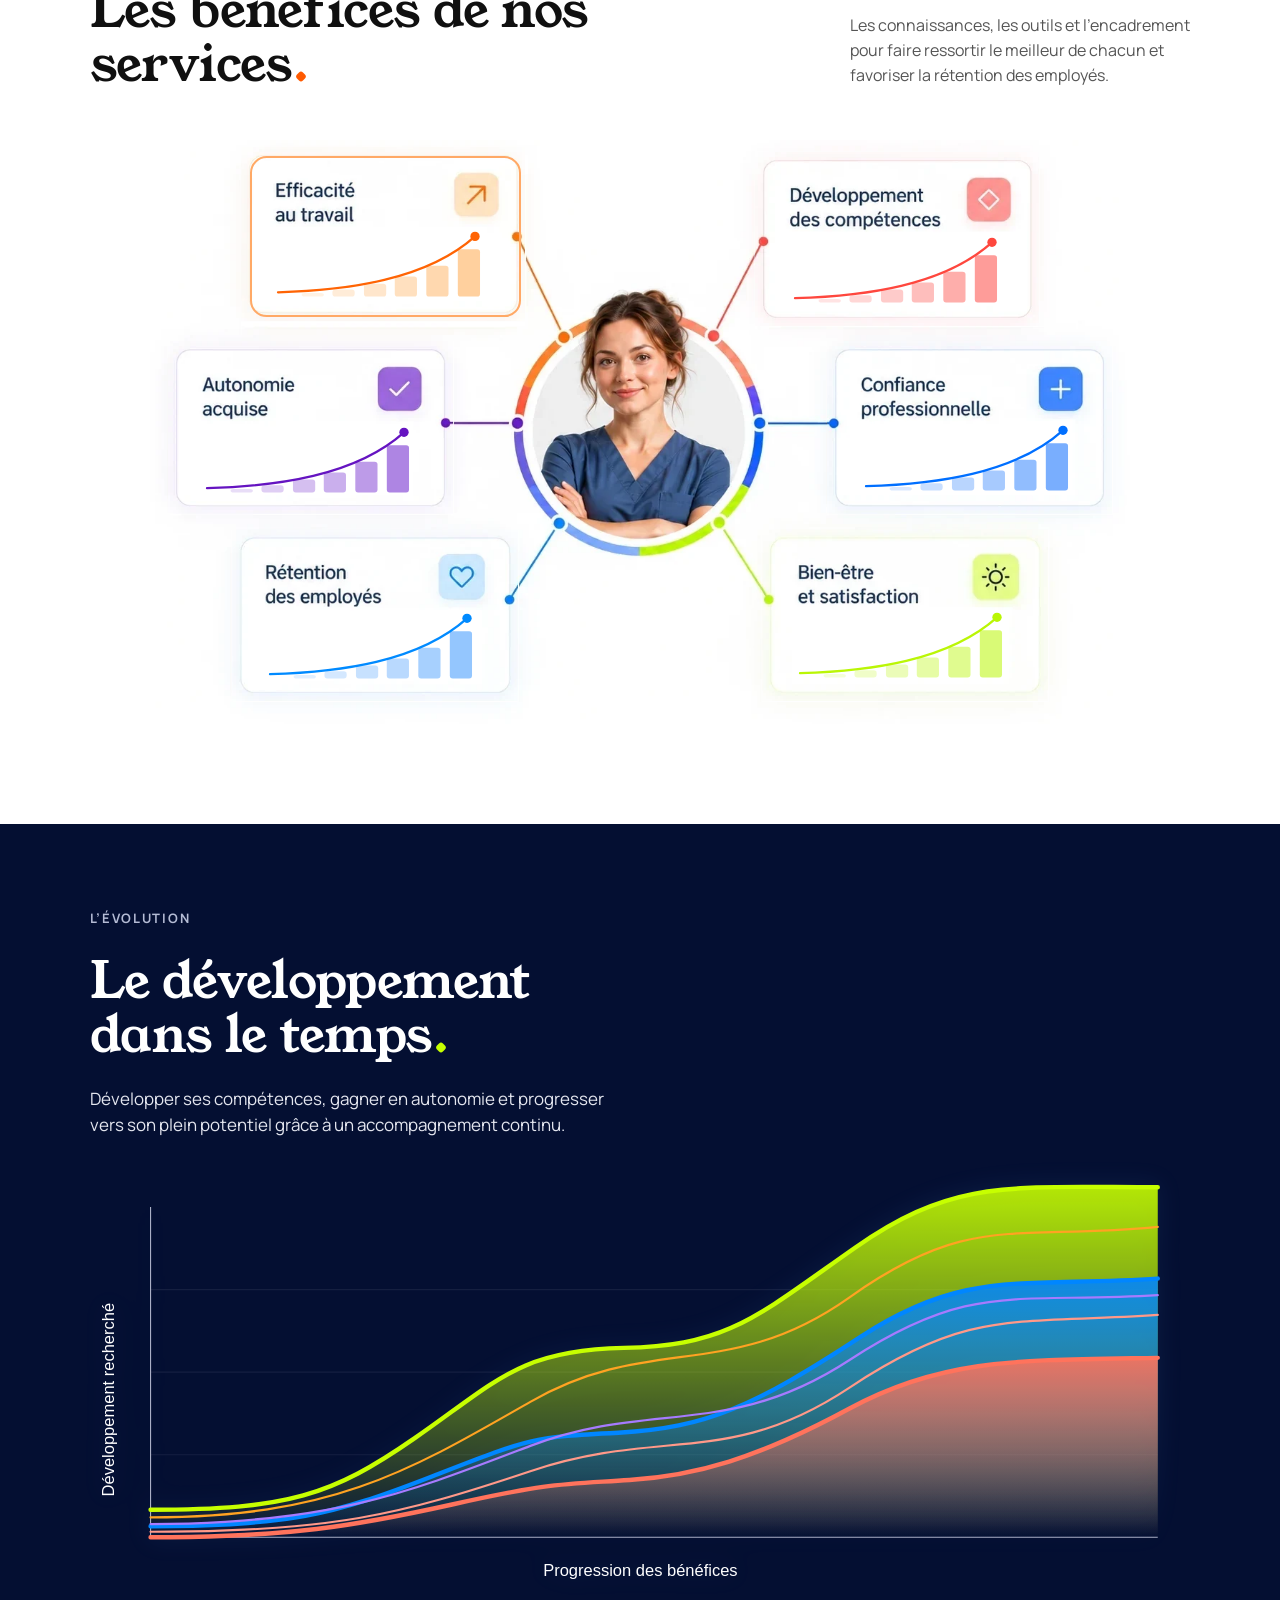
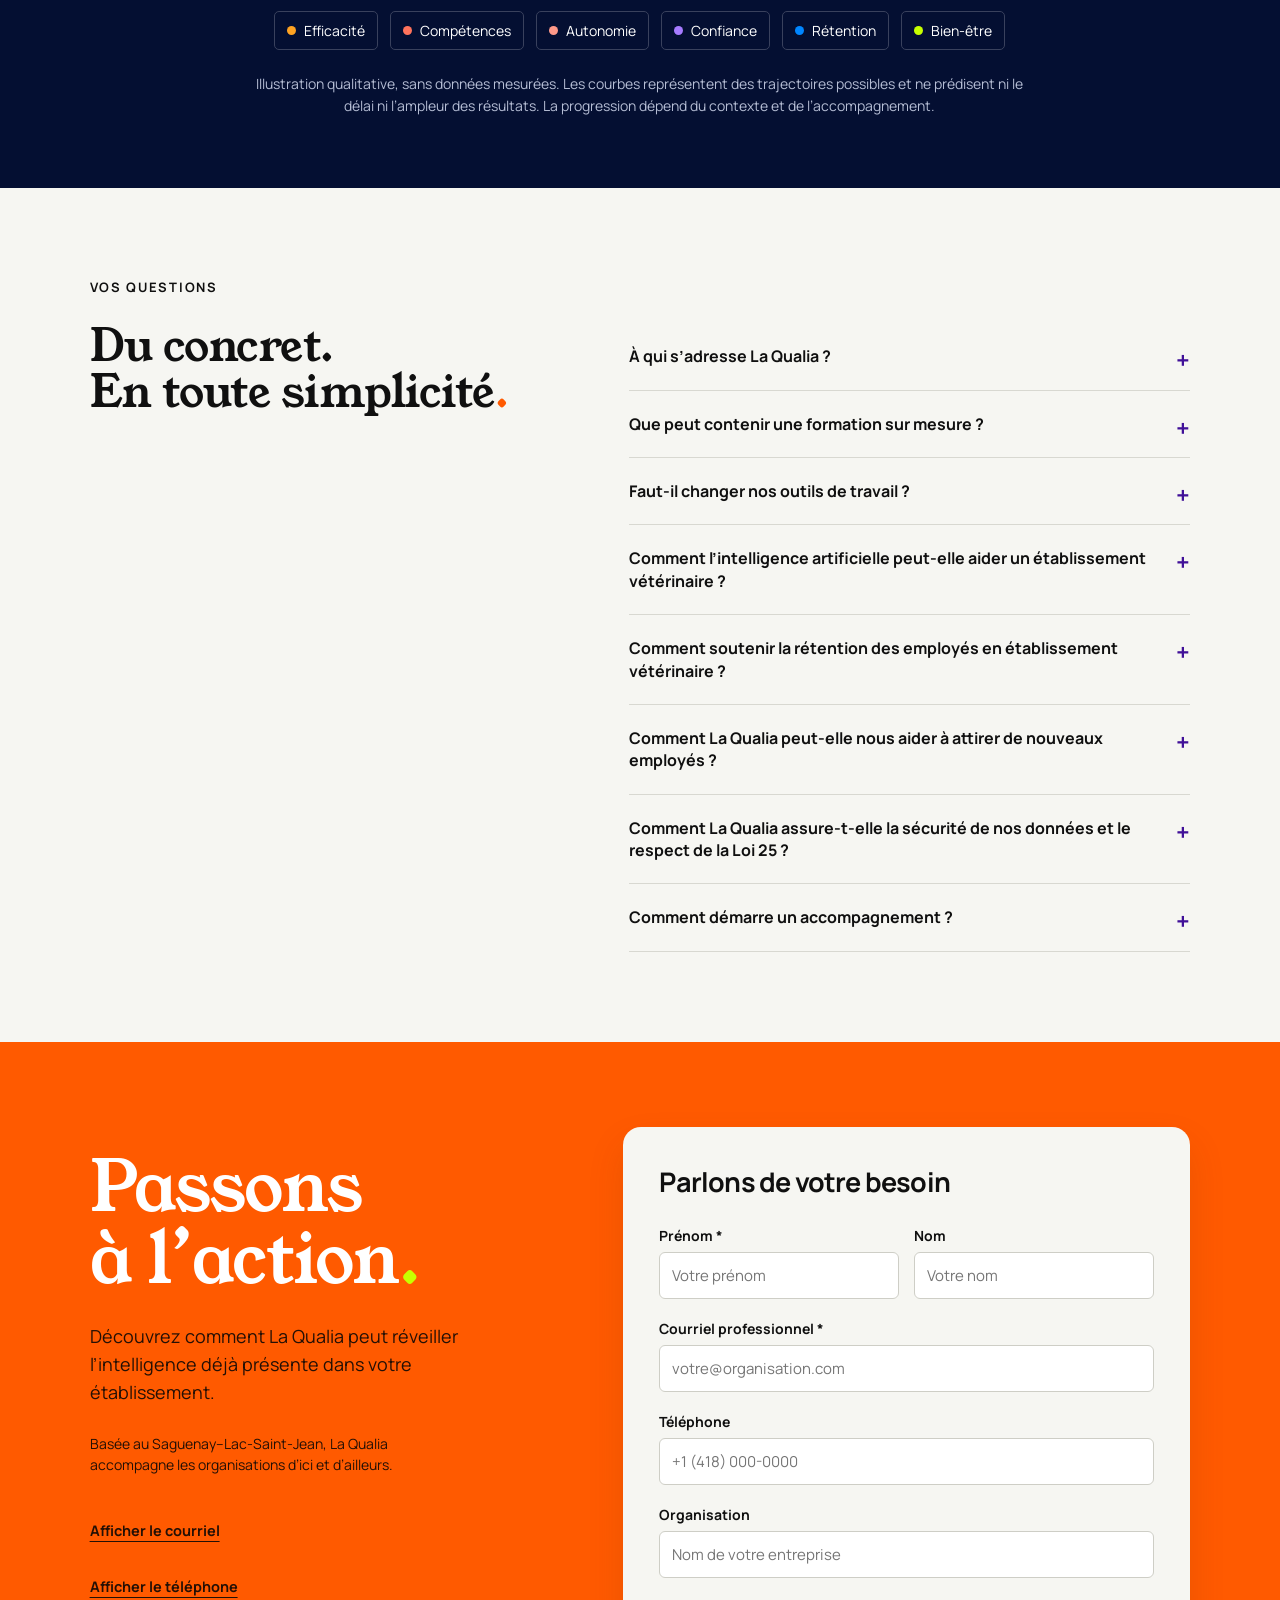
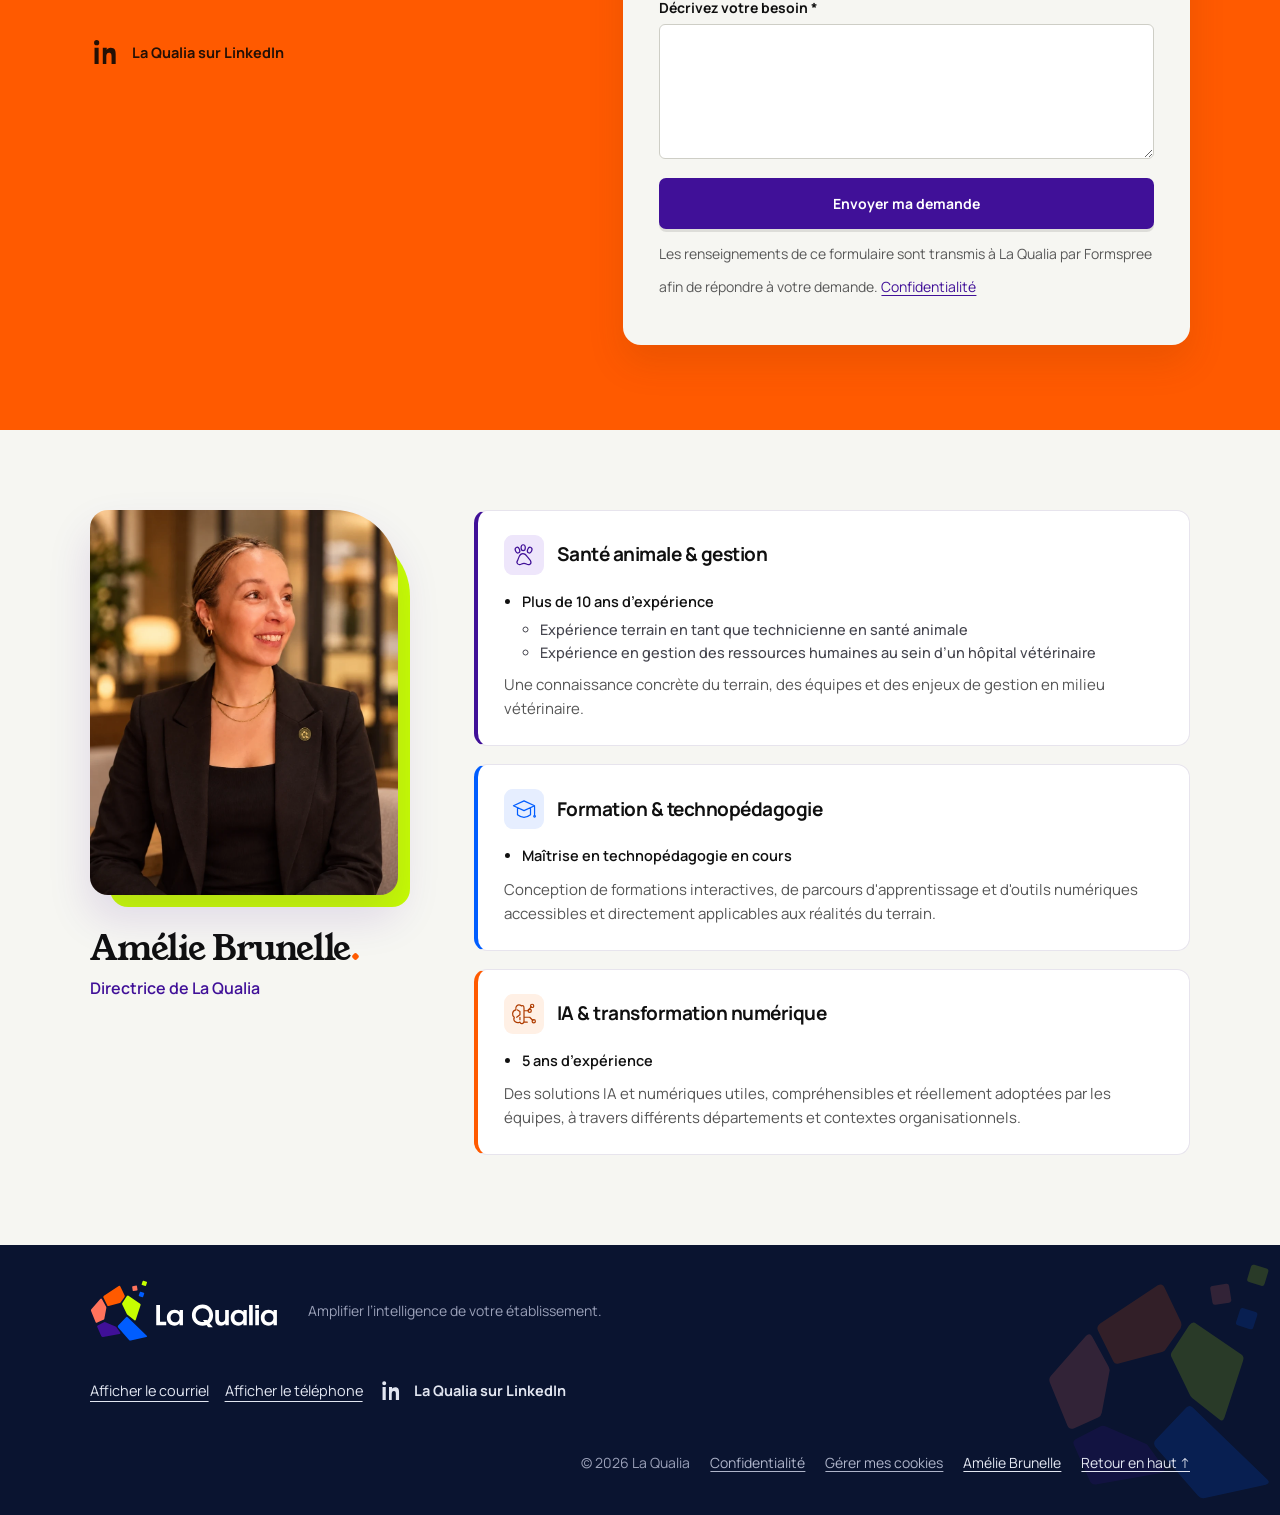
==== commit e24581c3: "Site : « Mieux outillé » — captures Nutrition & produits, Mes favoris et Historique (FR/EN) ; captur" ====
--- a/index.html
+++ b/index.html
@@ -6,7 +6,7 @@
 <meta name="description" content="Entreprise québécoise d’IA et de formation pour cliniques vétérinaires : assistants IA pour la réception et les TSA, formation sur mesure et rétention du personnel.">
 <meta name="theme-color" content="#f6f6f2"><link rel="canonical" href="https://laqualia.com/"><link rel="alternate" hreflang="fr-CA" href="https://laqualia.com/"><link rel="alternate" hreflang="en-CA" href="https://laqualia.com/en/"><link rel="alternate" hreflang="x-default" href="https://laqualia.com/">
 <meta property="og:locale" content="fr_CA"><meta property="og:locale:alternate" content="en_CA"><meta property="og:type" content="website"><meta property="og:url" content="https://laqualia.com/"><meta property="og:image" content="https://laqualia.com/assets/partage.png"><meta name="twitter:card" content="summary_large_image"><meta name="robots" content="index,follow,max-image-preview:large,max-snippet:-1"><meta property="og:site_name" content="La Qualia"><meta property="og:title" content="IA et formation pour cliniques vétérinaires au Québec | La Qualia"><meta property="og:description" content="Entreprise québécoise d’IA et de formation pour cliniques vétérinaires : assistants IA pour la réception et les TSA, formation sur mesure et rétention du personnel."><meta property="og:image:width" content="1200"><meta property="og:image:height" content="630"><meta property="og:image:alt" content="La Qualia : formation, intelligence artificielle et accompagnement humain pour établissements vétérinaires"><meta name="twitter:title" content="IA et formation pour cliniques vétérinaires au Québec | La Qualia"><meta name="twitter:description" content="Entreprise québécoise d’IA et de formation pour cliniques vétérinaires : assistants IA pour la réception et les TSA, formation sur mesure et rétention du personnel."><meta name="twitter:image" content="https://laqualia.com/assets/partage.png"><meta name="twitter:image:alt" content="La Qualia : formation, intelligence artificielle et accompagnement humain pour établissements vétérinaires">
-<link rel="icon" href="assets/favicon.svg?v=qfacette" type="image/svg+xml"><link rel="icon" href="assets/favicon.ico" sizes="any"><link rel="apple-touch-icon" href="assets/apple-touch-icon.png"><link rel="preconnect" href="https://fonts.googleapis.com"><link rel="preconnect" href="https://fonts.gstatic.com" crossorigin><link href="https://fonts.googleapis.com/css2?family=Young+Serif&family=Manrope:wght@400;500;600;700;800&display=swap" rel="stylesheet"><link rel="stylesheet" href="styles.css?v=20261021-wide1"><script src="app.js?v=20261019-lev" defer></script><script src="leviers.js?v=20261022-cap" defer></script><script src="analytics.js?v=20261012-audit" defer></script>
+<link rel="icon" href="assets/favicon.svg?v=qfacette" type="image/svg+xml"><link rel="icon" href="assets/favicon.ico" sizes="any"><link rel="apple-touch-icon" href="assets/apple-touch-icon.png"><link rel="preconnect" href="https://fonts.googleapis.com"><link rel="preconnect" href="https://fonts.gstatic.com" crossorigin><link href="https://fonts.googleapis.com/css2?family=Young+Serif&family=Manrope:wght@400;500;600;700;800&display=swap" rel="stylesheet"><link rel="stylesheet" href="styles.css?v=20261022-cap"><script src="app.js?v=20261019-lev" defer></script><script src="leviers.js?v=20261022-cap" defer></script><script src="analytics.js?v=20261012-audit" defer></script>
 <script type="application/ld+json">{"@context":"https://schema.org","@graph":[{"@type":"Organization","@id":"https://laqualia.com/#organisation","name":"La Qualia","url":"https://laqualia.com/","logo":"https://laqualia.com/assets/logo-clair.png","image":"https://laqualia.com/assets/partage.png","description":"Entreprise québécoise d’IA et de formation pour cliniques vétérinaires : assistants IA pour la réception et les TSA, formation sur mesure et rétention du personnel.","knowsAbout":["établissements vétérinaires","intelligence artificielle","formation sur mesure","formation interactive","rétention des employés","transformation numérique","intégration des employés","transmission des connaissances"],"founder":{"@id":"https://laqualia.com/#amelie-brunelle"},"sameAs":["https://www.linkedin.com/company/la-qualia/about/?viewAsMember=true"],"areaServed":{"@type":"Country","name":"Canada"},"knowsLanguage":["fr-CA","en-CA"]},{"@type":"Person","@id":"https://laqualia.com/#amelie-brunelle","name":"Amélie Brunelle","jobTitle":"Directrice","image":"https://laqualia.com/assets/amelie-brunelle.webp","worksFor":{"@id":"https://laqualia.com/#organisation"},"knowsAbout":["santé animale","gestion en milieu vétérinaire","formation et technopédagogie","intelligence artificielle","transformation numérique"]},{"@type":"WebSite","@id":"https://laqualia.com/#site","url":"https://laqualia.com/","name":"La Qualia","inLanguage":"fr-CA","publisher":{"@id":"https://laqualia.com/#organisation"}},{"@type":"WebPage","@id":"https://laqualia.com/#page","url":"https://laqualia.com/","name":"IA et formation pour cliniques vétérinaires au Québec | La Qualia","description":"Entreprise québécoise d’IA et de formation pour cliniques vétérinaires : assistants IA pour la réception et les TSA, formation sur mesure et rétention du personnel.","inLanguage":"fr-CA","isPartOf":{"@id":"https://laqualia.com/#site"},"about":{"@id":"https://laqualia.com/#service"},"primaryImageOfPage":{"@type":"ImageObject","url":"https://laqualia.com/assets/hero-veterinaire.webp"},"keywords":"entreprise IA vétérinaire, intelligence artificielle clinique vétérinaire, formation vétérinaire, formation réceptionniste clinique vétérinaire, formation TSA, assistant IA vétérinaire, établissements vétérinaires, Québec, rétention des employés, transformation numérique"},{"@type":"Service","@id":"https://laqualia.com/#service","name":"Formation, intelligence artificielle et accompagnement des établissements vétérinaires","serviceType":"Formation sur mesure, assistants utilisant l’intelligence artificielle, automatisations et accompagnement humain","provider":{"@id":"https://laqualia.com/#organisation"},"audience":{"@type":"Audience","audienceType":"Établissements vétérinaires, gestionnaires et employés"},"description":"Des parcours de formation personnalisés, des accompagnants utilisant l’intelligence artificielle adaptés aux rôles et un suivi humain structuré pour soutenir l’intégration, la rétention des employés et la transformation numérique des établissements vétérinaires.","hasOfferCatalog":{"@type":"OfferCatalog","name":"Mieux formé, mieux outillé, mieux encadré","itemListElement":[{"@type":"Offer","itemOffered":{"@type":"Service","name":"Mieux formé : formation interactive sur mesure","description":"Portail de formation personnalisé, quiz interactifs, mises en situation et suivi de progression pour les gestionnaires."}},{"@type":"Offer","itemOffered":{"@type":"Service","name":"Mieux outillé : assistants utilisant l’intelligence artificielle","description":"Accompagnants adaptés à chaque rôle donnant accès à l’information et aux procédures au bon moment, avec des automatisations."}},{"@type":"Offer","itemOffered":{"@type":"Service","name":"Mieux encadré : suivi humain structuré","description":"Recueil de l’expérience des employés, analyse des besoins et ajustements en continu avec les gestionnaires."}}]},"areaServed":{"@type":"Country","name":"Canada"}},{"@type":"FAQPage","@id":"https://laqualia.com/#faq","inLanguage":"fr-CA","mainEntity":[{"@type":"Question","name":"À qui s’adresse La Qualia ?","acceptedAnswer":{"@type":"Answer","text":"Aux établissements vétérinaires qui souhaitent améliorer l’intégration, la formation et le soutien quotidien de leurs employés, tout en facilitant le travail des gestionnaires. Les solutions sont adaptées aux rôles, aux besoins et aux pratiques de chaque établissement."}},{"@type":"Question","name":"Que peut contenir une formation sur mesure ?","acceptedAnswer":{"@type":"Answer","text":"Des formations interactives conçues à partir de vos connaissances et de vos procédures internes, adaptées aux besoins de votre établissement : processus de travail, service à la clientèle, fonctionnement des urgences et bien plus. Chaque formation peut intégrer des quiz, des mises en situation et des activités interactives, avec un suivi statistique permettant aux gestionnaires de suivre la progression et les acquis des employés."}},{"@type":"Question","name":"Faut-il changer nos outils de travail ?","acceptedAnswer":{"@type":"Answer","text":"La Qualia privilégie une intégration dans votre environnement existant. Les possibilités et les contraintes techniques sont évaluées avant le déploiement pour limiter les nouvelles habitudes à adopter."}},{"@type":"Question","name":"Comment l’intelligence artificielle peut-elle aider un établissement vétérinaire ?","acceptedAnswer":{"@type":"Answer","text":"Des accompagnants utilisant l’intelligence artificielle donnent accès à l’information et aux procédures de votre établissement au moment où vos équipes en ont besoin, par exemple pour retrouver une procédure interne. Ils s’appuient sur vos contenus et ne remplacent pas le suivi humain, qui demeure une composante de la méthode : écoute des employés, analyse des besoins et ajustements avec les gestionnaires."}},{"@type":"Question","name":"Comment soutenir la rétention des employés en établissement vétérinaire ?","acceptedAnswer":{"@type":"Answer","text":"En soutenant l’intégration, le développement des compétences et l’engagement : un parcours de formation dès l’arrivée, des ressources accessibles au quotidien et un suivi humain qui recueille l’expérience des employés pour ajuster le soutien avec les gestionnaires. Ces bénéfices sont recherchés et suivis selon la réalité de votre établissement."}},{"@type":"Question","name":"Comment La Qualia peut-elle nous aider à attirer de nouveaux employés ?","acceptedAnswer":{"@type":"Answer","text":"Un établissement qui investit dans le développement de ses employés devient aussi plus attrayant pour les futurs candidats. En proposant une intégration structurée, des formations interactives et des outils accessibles au quotidien, vous montrez aux candidats qu’ils pourront apprendre, évoluer et se sentir soutenus dès leur arrivée. Un avantage concret pour vous démarquer comme employeur et favoriser la fidélisation de vos équipes."}},{"@type":"Question","name":"Comment La Qualia assure-t-elle la sécurité de nos données et le respect de la Loi 25 ?","acceptedAnswer":{"@type":"Answer","text":"La confidentialité de vos informations est une priorité. Chaque solution est conçue en tenant compte de votre environnement numérique, des accès autorisés et des exigences de la Loi 25. Nous privilégions l’utilisation de vos outils existants et limitons le traitement des renseignements personnels et clients au strict nécessaire. Les mesures de sécurité et les responsabilités sont définies avec votre établissement avant le déploiement."}},{"@type":"Question","name":"Comment démarre un accompagnement ?","acceptedAnswer":{"@type":"Answer","text":"Un échange permet de comprendre vos besoins, vos rôles et vos ressources existantes. Les composantes à déployer sont ensuite définies selon votre réalité, avec un suivi après leur mise en place."}}]}]}</script>
 </head>
 <body>
@@ -25,13 +25,13 @@
 <button type="button" class="lev-nav prev" aria-label="Capture précédente"><svg viewBox="0 0 24 24" aria-hidden="true"><path d="m15 5-7 7 7 7"/></svg></button><button type="button" class="lev-nav next" aria-label="Capture suivante"><svg viewBox="0 0 24 24" aria-hidden="true"><path d="m9 5 7 7-7 7"/></svg></button></div>
 <figcaption><span class="lev-count">1 / 4</span><strong>Mise en situation et quiz</strong><span class="lev-cap">Un appel court, puis un quiz à réponse immédiate pour valider les bons réflexes.</span></figcaption></figure><div class="lev-cta"><div class="lev-cta-t"><strong>Envie d’essayer ces outils avec votre équipe ?</strong><p>Contactez-nous pour obtenir un accès gratuit à l’application.</p></div><a class="lev-cta-btn" href="#contact" data-contact data-prefill="Bonjour, j’aimerais tester gratuitement l’application La Qualia avec mon équipe.">Demander un accès gratuit<svg viewBox="0 0 24 24" aria-hidden="true"><path d="M5 12h14M13 6l6 6-6 6"/></svg></a></div></div>
 <ol class="lev-steps" aria-label="Captures de l’application, formation et simulations"><li><button type="button" class="lev-step" data-i="0" aria-pressed="true"><img src="assets/app/f0-mise-en-situation-quiz-480.webp?v=3" alt="" width="480" height="240" loading="lazy" decoding="async"><span class="ls-n" aria-hidden="true">1</span><span class="ls-t"><strong>Mise en situation et quiz</strong><small>Un appel court, puis un quiz à réponse immédiate pour valider les bons réflexes.</small></span></button></li><li><button type="button" class="lev-step" data-i="1" aria-pressed="false"><img src="assets/app/f1-simulation-preparer-480.webp?v=3" alt="" width="480" height="240" loading="lazy" decoding="async"><span class="ls-n" aria-hidden="true">2</span><span class="ls-t"><strong>Préparer l’exercice</strong><small>Niveau, type d’appel et façon de répondre : chaque simulation s’ajuste à l’apprenant.</small></span></button></li><li><button type="button" class="lev-step" data-i="2" aria-pressed="false"><img src="assets/app/f2-sonnerie-480.webp?v=3" alt="" width="480" height="240" loading="lazy" decoding="async"><span class="ls-n" aria-hidden="true">3</span><span class="ls-t"><strong>Décrocher</strong><small>Une sonnerie et un appel fictif pour s’exercer dans les conditions réelles du téléphone.</small></span></button></li><li><button type="button" class="lev-step" data-i="3" aria-pressed="false"><img src="assets/app/f3-simulation-echange-480.webp?v=3" alt="" width="480" height="240" loading="lazy" decoding="async"><span class="ls-n" aria-hidden="true">4</span><span class="ls-t"><strong>Répondre au client</strong><small>Le client fictif réagit à chaque réplique ; au niveau débutant, des choix guident la réponse.</small></span></button></li></ol>
-</div></div></section><section class="lev pil pil--tooled" aria-labelledby="lev-h-outille"><div class="pil-inner"><div class="lev-panel" id="lev-outille" data-shots="t4-reception-accueil::Poser sa question::Par écrit ou à la voix, comme à une collègue d’expérience, avec des suggestions pour démarrer.|t1-reception-reponse::Une réponse prête à dire::Une formulation courte pour le téléphone, puis l’explication complète pour apprendre.|t3-tsa-outils::Des outils par rôle::L’équipe technique dispose de modèles prêts à remplir : transmission SBAR, notes, protocoles.|t2-tsa-reponse::Un soutien clinique structuré::Calculs et étapes clairement présentés, toujours à valider par l’équipe vétérinaire.">
+</div></div></section><section class="lev pil pil--tooled" aria-labelledby="lev-h-outille"><div class="pil-inner"><div class="lev-panel" id="lev-outille" data-shots="t4-reception-accueil::Poser sa question::Par écrit ou à la voix, comme à une collègue d’expérience, avec des suggestions pour démarrer.|t1-reception-reponse::Une réponse prête à dire::Une formulation courte pour le téléphone, puis l’explication complète pour apprendre.|t3-tsa-outils::Des outils par rôle::L’équipe technique dispose de modèles prêts à remplir : transmission SBAR, notes, protocoles.|t2-tsa-reponse::Un soutien clinique structuré::Calculs et étapes clairement présentés, toujours à valider par l’équipe vétérinaire.|t5-nutrition-produits::Nutrition &amp; produits::Pour l’équipe technique : les fiches officielles des fabricants, consultées en direct et citées, pour conseiller le client.|t6-favoris::Mes favoris::Les échanges utiles se gardent d’un clic sur le cœur et se retrouvent en tout temps.|t7-historique::L’historique::Chaque conversation se retrouve par une recherche et se rouvre en un clic.">
 <div class="lev-copy"><h3 id="lev-h-outille">Mieux <span class="u">outillé</span></h3><p class="pil-lead">Des assistants IA adaptés à chaque rôle : réception, équipe technique, ressources humaines. L’information juste, au bon moment, directement dans l’outil de travail. Si vous le souhaitez, l’assistant peut être configuré pour répondre uniquement à partir de vos documents et données.</p>
 </div>
 <div class="lev-media"><figure class="lev-fig"><div class="lev-shot"><button type="button" class="lev-zoom" aria-label="Agrandir la capture : Poser sa question"><img src="assets/app/t4-reception-accueil-1200.webp?v=3" srcset="assets/app/t4-reception-accueil-1200.webp?v=3 1200w, assets/app/t4-reception-accueil-1920.webp?v=3 1920w" sizes="(max-width: 900px) 100vw, 760px" alt="Poser sa question : Par écrit ou à la voix, comme à une collègue d’expérience, avec des suggestions pour démarrer." width="1200" height="600" loading="lazy" decoding="async"><span class="lev-zi"><svg viewBox="0 0 24 24" aria-hidden="true"><path d="M4 9V4h5M20 9V4h-5M4 15v5h5M20 15v5h-5"/></svg><span>Agrandir</span></span></button>
 <button type="button" class="lev-nav prev" aria-label="Capture précédente"><svg viewBox="0 0 24 24" aria-hidden="true"><path d="m15 5-7 7 7 7"/></svg></button><button type="button" class="lev-nav next" aria-label="Capture suivante"><svg viewBox="0 0 24 24" aria-hidden="true"><path d="m9 5 7 7-7 7"/></svg></button></div>
-<figcaption><span class="lev-count">1 / 4</span><strong>Poser sa question</strong><span class="lev-cap">Par écrit ou à la voix, comme à une collègue d’expérience, avec des suggestions pour démarrer.</span></figcaption></figure><div class="lev-cta"><div class="lev-cta-t"><strong>Envie d’essayer ces outils avec votre équipe ?</strong><p>Contactez-nous pour obtenir un accès gratuit à l’application.</p></div><a class="lev-cta-btn" href="#contact" data-contact data-prefill="Bonjour, j’aimerais tester gratuitement l’application La Qualia avec mon équipe.">Demander un accès gratuit<svg viewBox="0 0 24 24" aria-hidden="true"><path d="M5 12h14M13 6l6 6-6 6"/></svg></a></div></div>
-<ol class="lev-steps" aria-label="Captures de l’application, outils d’accompagnement"><li><button type="button" class="lev-step" data-i="0" aria-pressed="true"><img src="assets/app/t4-reception-accueil-480.webp?v=3" alt="" width="480" height="240" loading="lazy" decoding="async"><span class="ls-n" aria-hidden="true">1</span><span class="ls-t"><strong>Poser sa question</strong><small>Par écrit ou à la voix, comme à une collègue d’expérience, avec des suggestions pour démarrer.</small></span></button></li><li><button type="button" class="lev-step" data-i="1" aria-pressed="false"><img src="assets/app/t1-reception-reponse-480.webp?v=3" alt="" width="480" height="240" loading="lazy" decoding="async"><span class="ls-n" aria-hidden="true">2</span><span class="ls-t"><strong>Une réponse prête à dire</strong><small>Une formulation courte pour le téléphone, puis l’explication complète pour apprendre.</small></span></button></li><li><button type="button" class="lev-step" data-i="2" aria-pressed="false"><img src="assets/app/t3-tsa-outils-480.webp?v=3" alt="" width="480" height="240" loading="lazy" decoding="async"><span class="ls-n" aria-hidden="true">3</span><span class="ls-t"><strong>Des outils par rôle</strong><small>L’équipe technique dispose de modèles prêts à remplir : transmission SBAR, notes, protocoles.</small></span></button></li><li><button type="button" class="lev-step" data-i="3" aria-pressed="false"><img src="assets/app/t2-tsa-reponse-480.webp?v=3" alt="" width="480" height="240" loading="lazy" decoding="async"><span class="ls-n" aria-hidden="true">4</span><span class="ls-t"><strong>Un soutien clinique structuré</strong><small>Calculs et étapes clairement présentés, toujours à valider par l’équipe vétérinaire.</small></span></button></li></ol>
+<figcaption><span class="lev-count">1 / 7</span><strong>Poser sa question</strong><span class="lev-cap">Par écrit ou à la voix, comme à une collègue d’expérience, avec des suggestions pour démarrer.</span></figcaption></figure><div class="lev-cta"><div class="lev-cta-t"><strong>Envie d’essayer ces outils avec votre équipe ?</strong><p>Contactez-nous pour obtenir un accès gratuit à l’application.</p></div><a class="lev-cta-btn" href="#contact" data-contact data-prefill="Bonjour, j’aimerais tester gratuitement l’application La Qualia avec mon équipe.">Demander un accès gratuit<svg viewBox="0 0 24 24" aria-hidden="true"><path d="M5 12h14M13 6l6 6-6 6"/></svg></a></div></div>
+<ol class="lev-steps" aria-label="Captures de l’application, outils d’accompagnement"><li><button type="button" class="lev-step" data-i="0" aria-pressed="true"><img src="assets/app/t4-reception-accueil-480.webp?v=3" alt="" width="480" height="240" loading="lazy" decoding="async"><span class="ls-n" aria-hidden="true">1</span><span class="ls-t"><strong>Poser sa question</strong><small>Par écrit ou à la voix, comme à une collègue d’expérience, avec des suggestions pour démarrer.</small></span></button></li><li><button type="button" class="lev-step" data-i="1" aria-pressed="false"><img src="assets/app/t1-reception-reponse-480.webp?v=3" alt="" width="480" height="240" loading="lazy" decoding="async"><span class="ls-n" aria-hidden="true">2</span><span class="ls-t"><strong>Une réponse prête à dire</strong><small>Une formulation courte pour le téléphone, puis l’explication complète pour apprendre.</small></span></button></li><li><button type="button" class="lev-step" data-i="2" aria-pressed="false"><img src="assets/app/t3-tsa-outils-480.webp?v=3" alt="" width="480" height="240" loading="lazy" decoding="async"><span class="ls-n" aria-hidden="true">3</span><span class="ls-t"><strong>Des outils par rôle</strong><small>L’équipe technique dispose de modèles prêts à remplir : transmission SBAR, notes, protocoles.</small></span></button></li><li><button type="button" class="lev-step" data-i="3" aria-pressed="false"><img src="assets/app/t2-tsa-reponse-480.webp?v=3" alt="" width="480" height="240" loading="lazy" decoding="async"><span class="ls-n" aria-hidden="true">4</span><span class="ls-t"><strong>Un soutien clinique structuré</strong><small>Calculs et étapes clairement présentés, toujours à valider par l’équipe vétérinaire.</small></span></button></li><li><button type="button" class="lev-step" data-i="4" aria-pressed="false"><img src="assets/app/t5-nutrition-produits-480.webp?v=3" alt="" width="480" height="240" loading="lazy" decoding="async"><span class="ls-n" aria-hidden="true">5</span><span class="ls-t"><strong>Nutrition &amp; produits</strong><small>Pour l’équipe technique : les fiches officielles des fabricants, consultées en direct et citées, pour conseiller le client.</small></span></button></li><li><button type="button" class="lev-step" data-i="5" aria-pressed="false"><img src="assets/app/t6-favoris-480.webp?v=3" alt="" width="480" height="240" loading="lazy" decoding="async"><span class="ls-n" aria-hidden="true">6</span><span class="ls-t"><strong>Mes favoris</strong><small>Les échanges utiles se gardent d’un clic sur le cœur et se retrouvent en tout temps.</small></span></button></li><li><button type="button" class="lev-step" data-i="6" aria-pressed="false"><img src="assets/app/t7-historique-480.webp?v=3" alt="" width="480" height="240" loading="lazy" decoding="async"><span class="ls-n" aria-hidden="true">7</span><span class="ls-t"><strong>L’historique</strong><small>Chaque conversation se retrouve par une recherche et se rouvre en un clic.</small></span></button></li></ol>
 </div></div></section><section class="lev pil pil--encadre" aria-labelledby="lev-h-encadre"><div class="pil-inner"><div class="lev-panel" id="lev-encadre" data-shots="e1-parcours::Le parcours de l’apprenant::Progression globale, modules en cours et prochaine étape suggérée.|e2-parcours-competences::Compétences et résultats::Compétences travaillées, dernières simulations, points forts et axes d’amélioration.|e3-tableau-de-bord::Vue d’ensemble de l’équipe::L’utilisation des assistants et la formation, en un coup d’œil.|e4-tableau-equipe::La progression de chacun::Connexions, simulations et réussite par thème pour cibler l’accompagnement.">
 <div class="lev-copy"><h3 id="lev-h-encadre">Mieux <span class="u">encadré</span></h3><p class="pil-lead">Un suivi clair de l’apprentissage, combiné à un accompagnement humain : la progression, les compétences et les résultats orientent les ajustements avec les gestionnaires.</p>
 </div>
--- a/styles.css
+++ b/styles.css
@@ -241,7 +241,7 @@
 
 /* ===== Piliers pleine largeur (refonte) ===== */
 .approach-intro{padding-top:70px}
-.pil{position:relative;overflow:hidden;padding:clamp(56px,7vw,104px) 0}
+.pil{position:relative;overflow:hidden;overflow:clip;padding:clamp(56px,7vw,104px) 0}
 .pil-inner{position:relative;z-index:2;width:min(1320px,calc(100% - 48px));margin:auto}
 .pil-head{max-width:760px;margin:0 auto clamp(34px,4vw,54px);text-align:center}
 .pil-eyebrow{display:inline-flex;align-items:center;gap:10px;font-size:12px;font-weight:800;letter-spacing:2px;text-transform:uppercase;margin:0 0 18px}
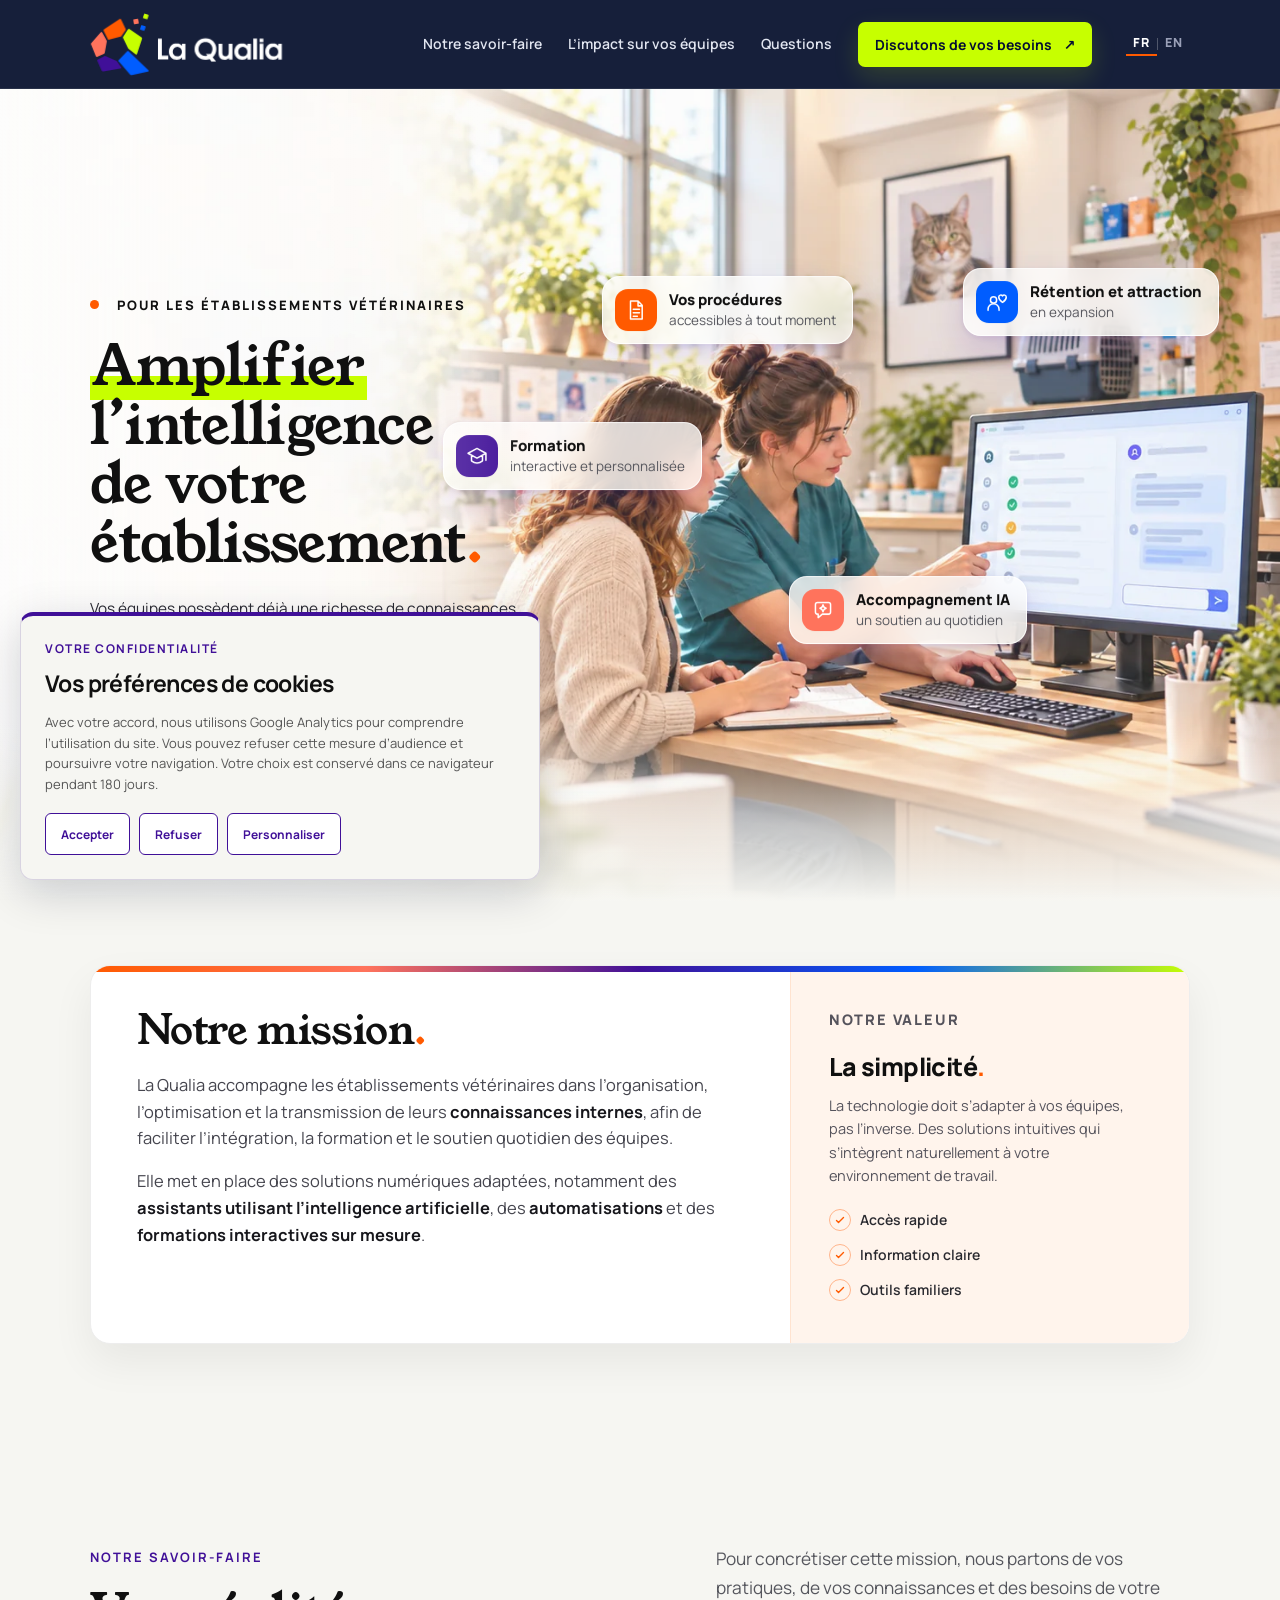
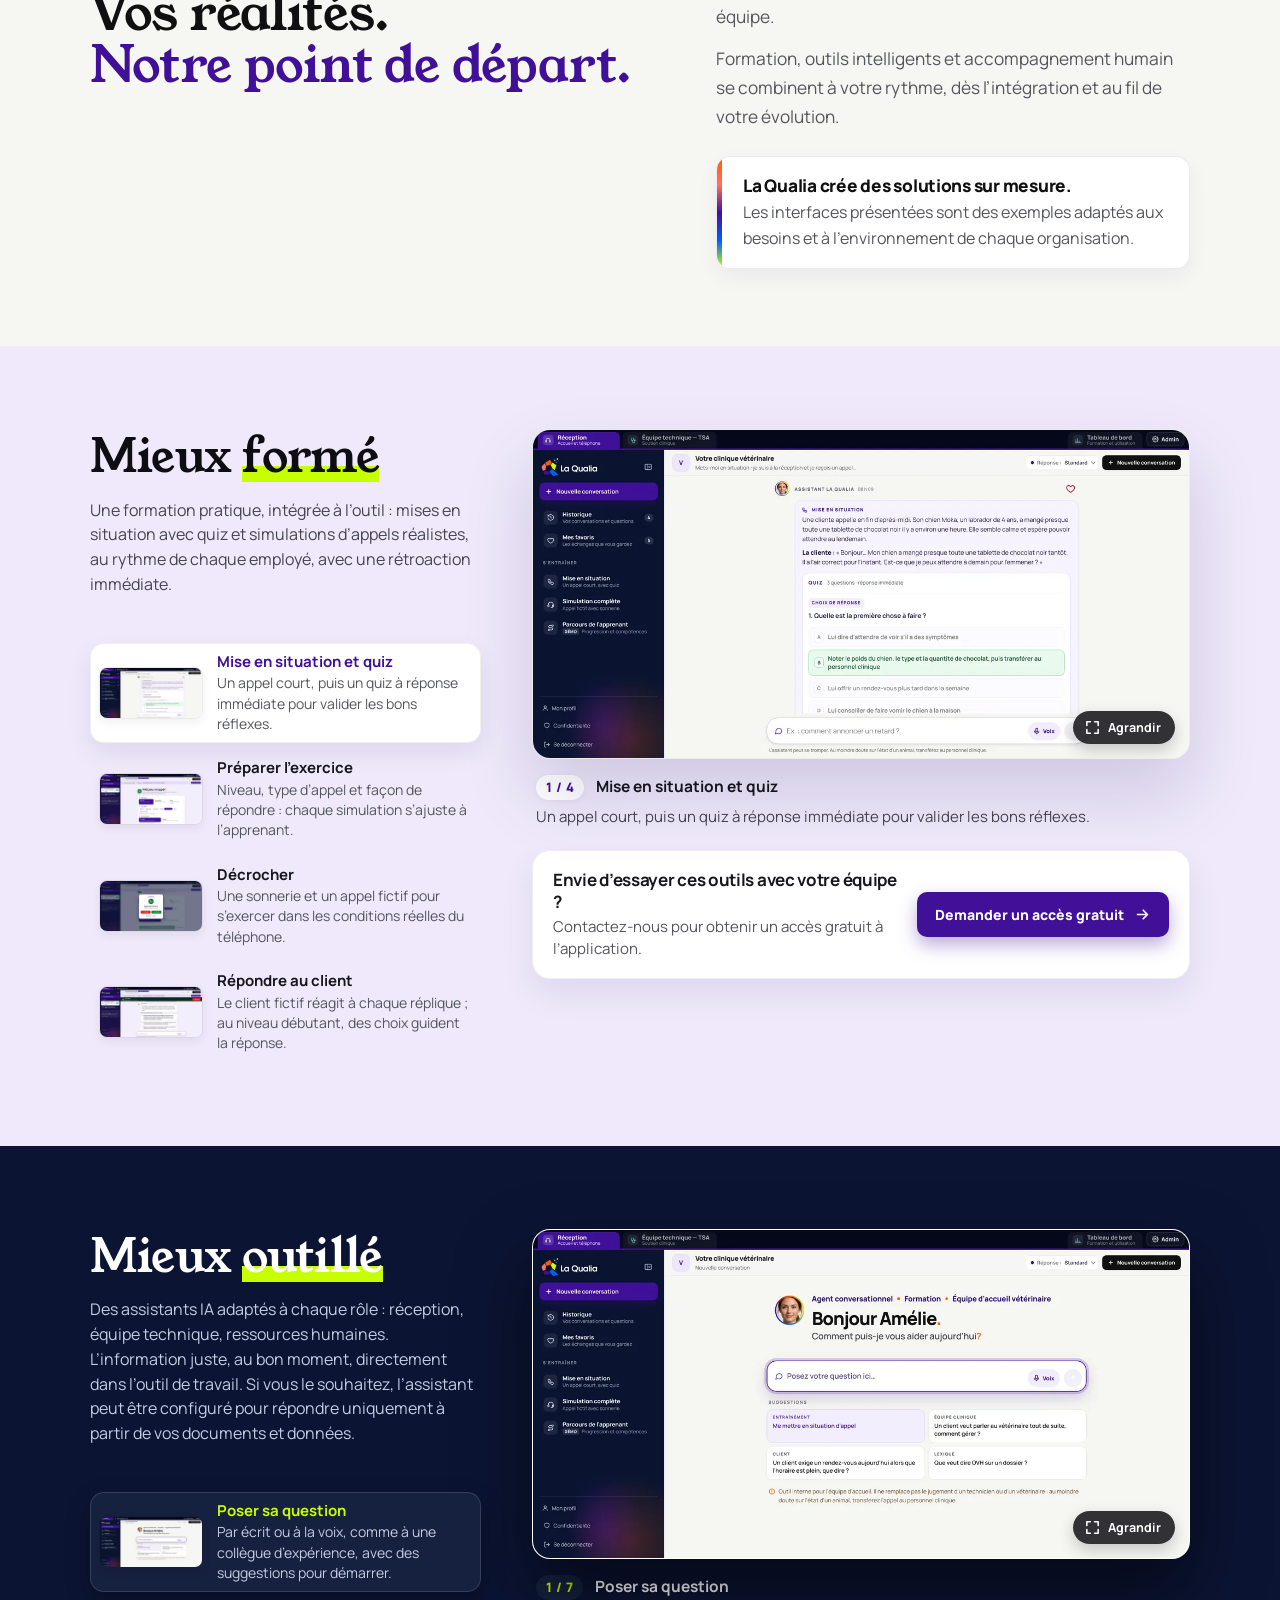
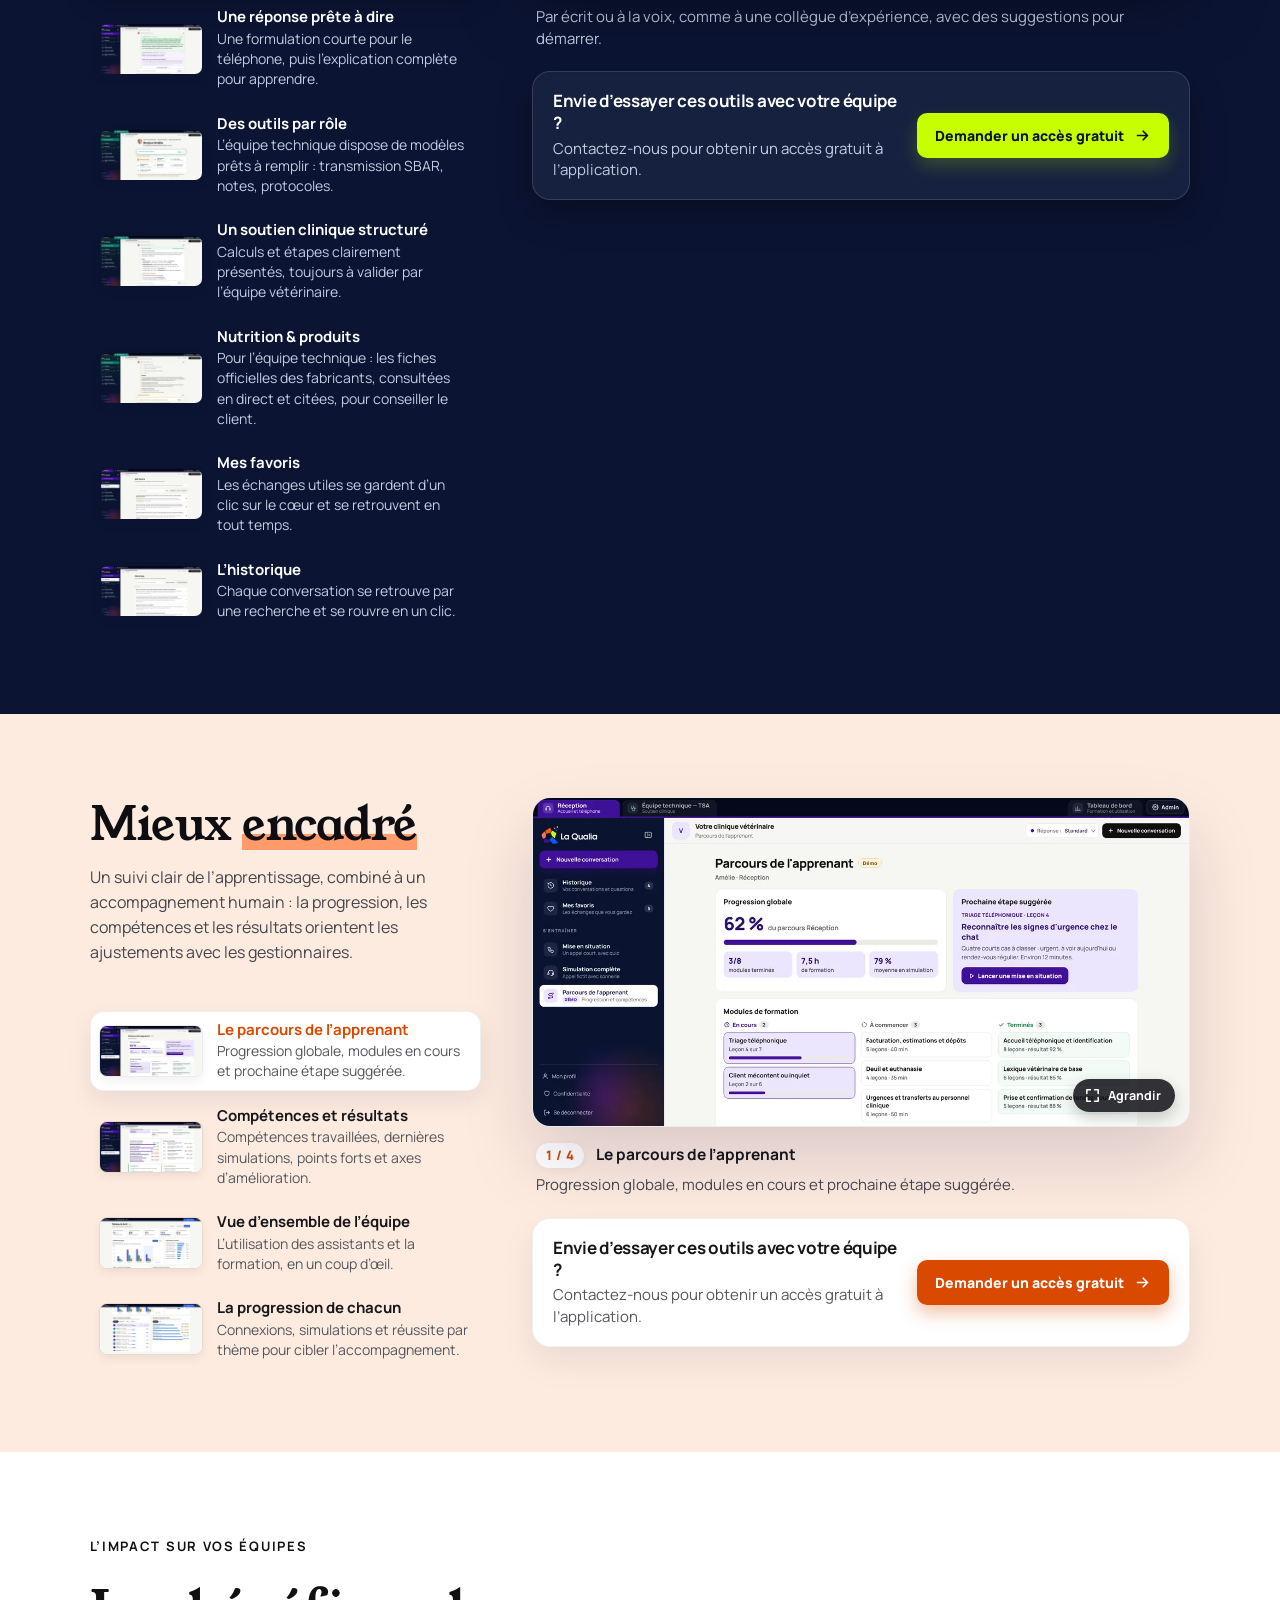
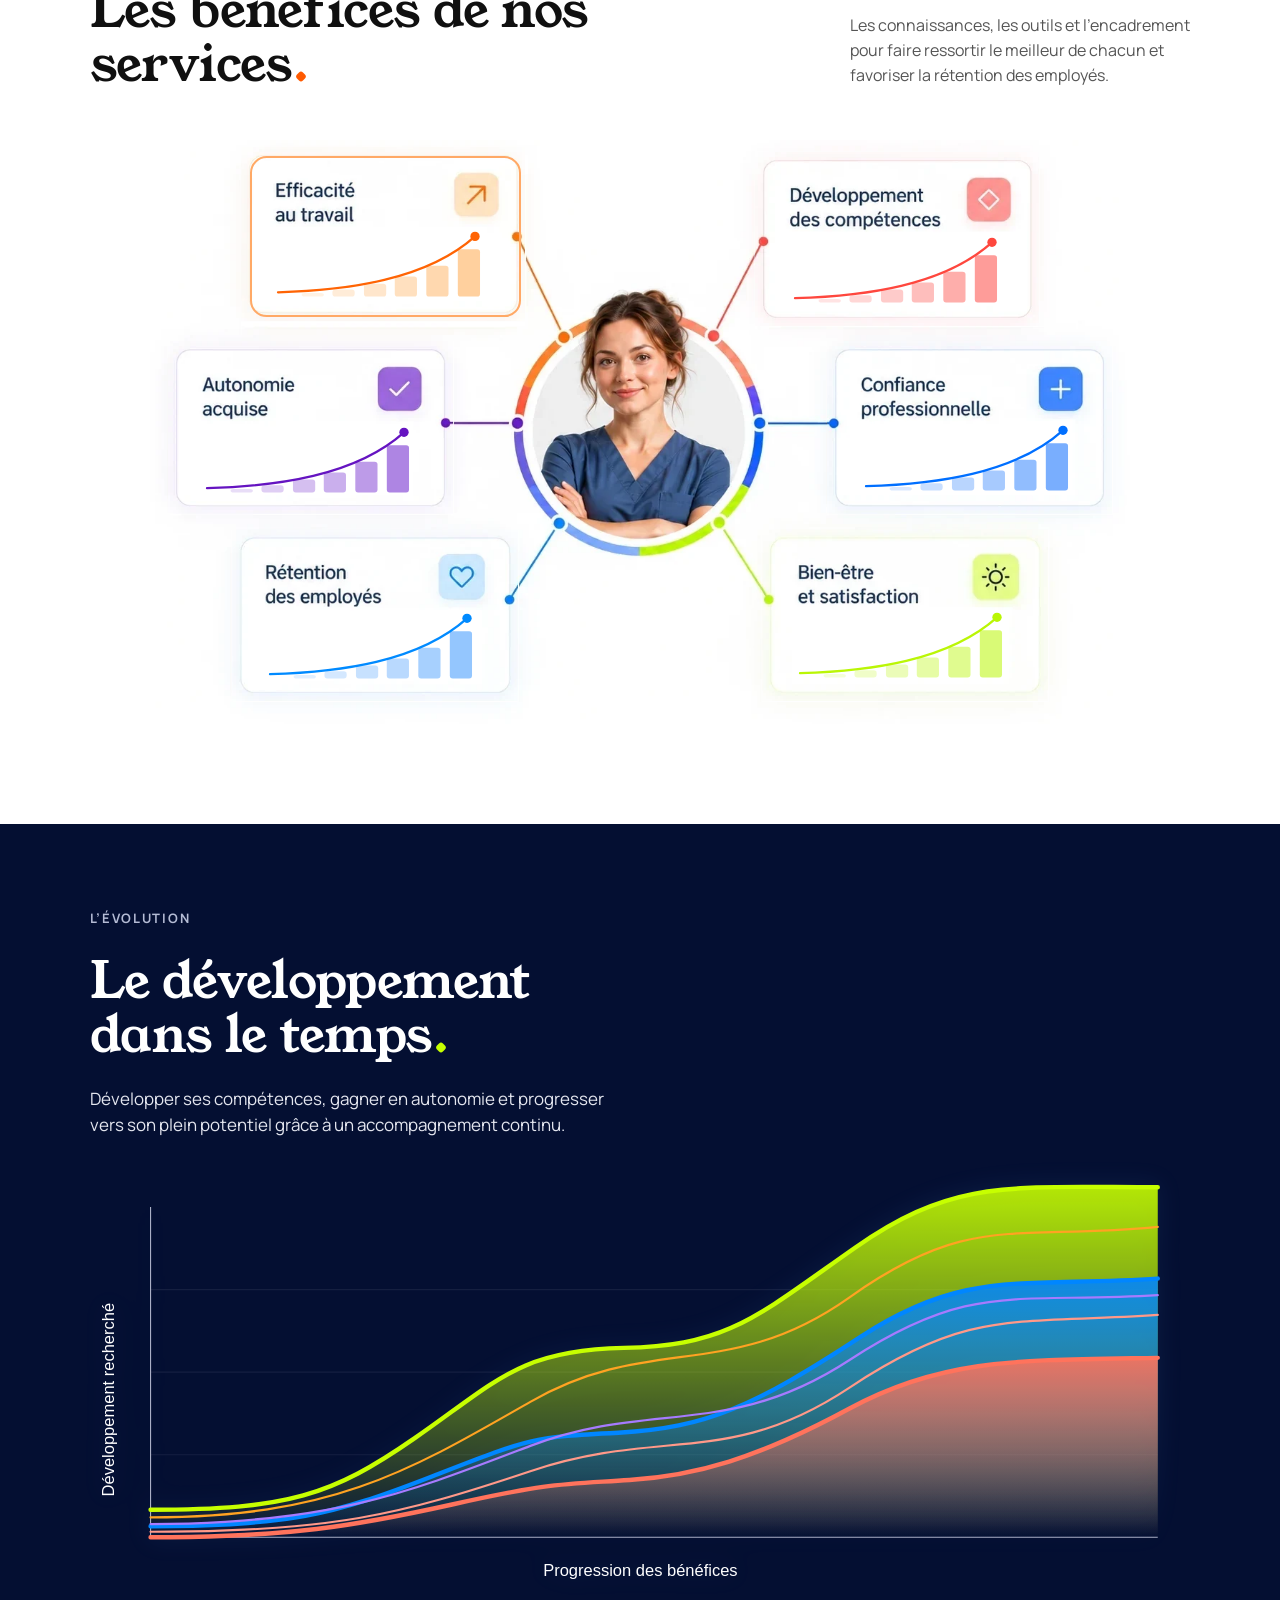
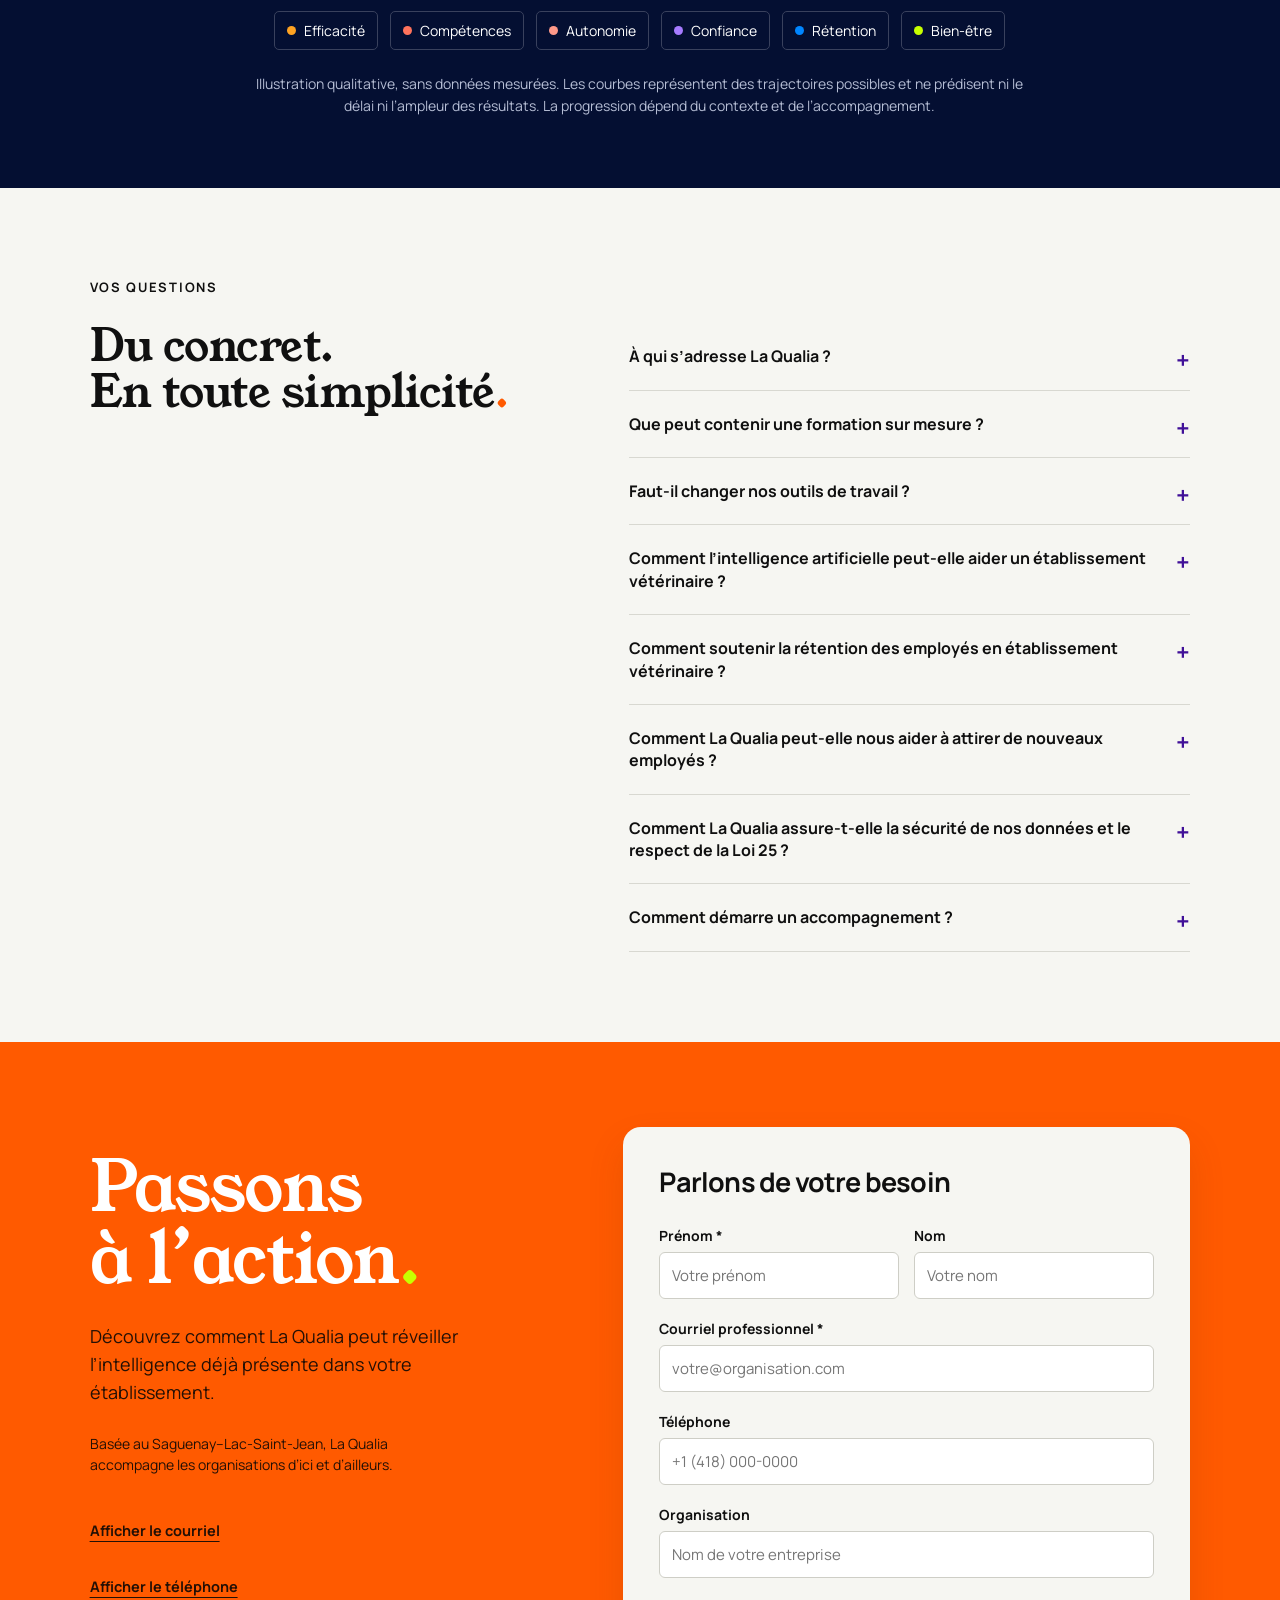
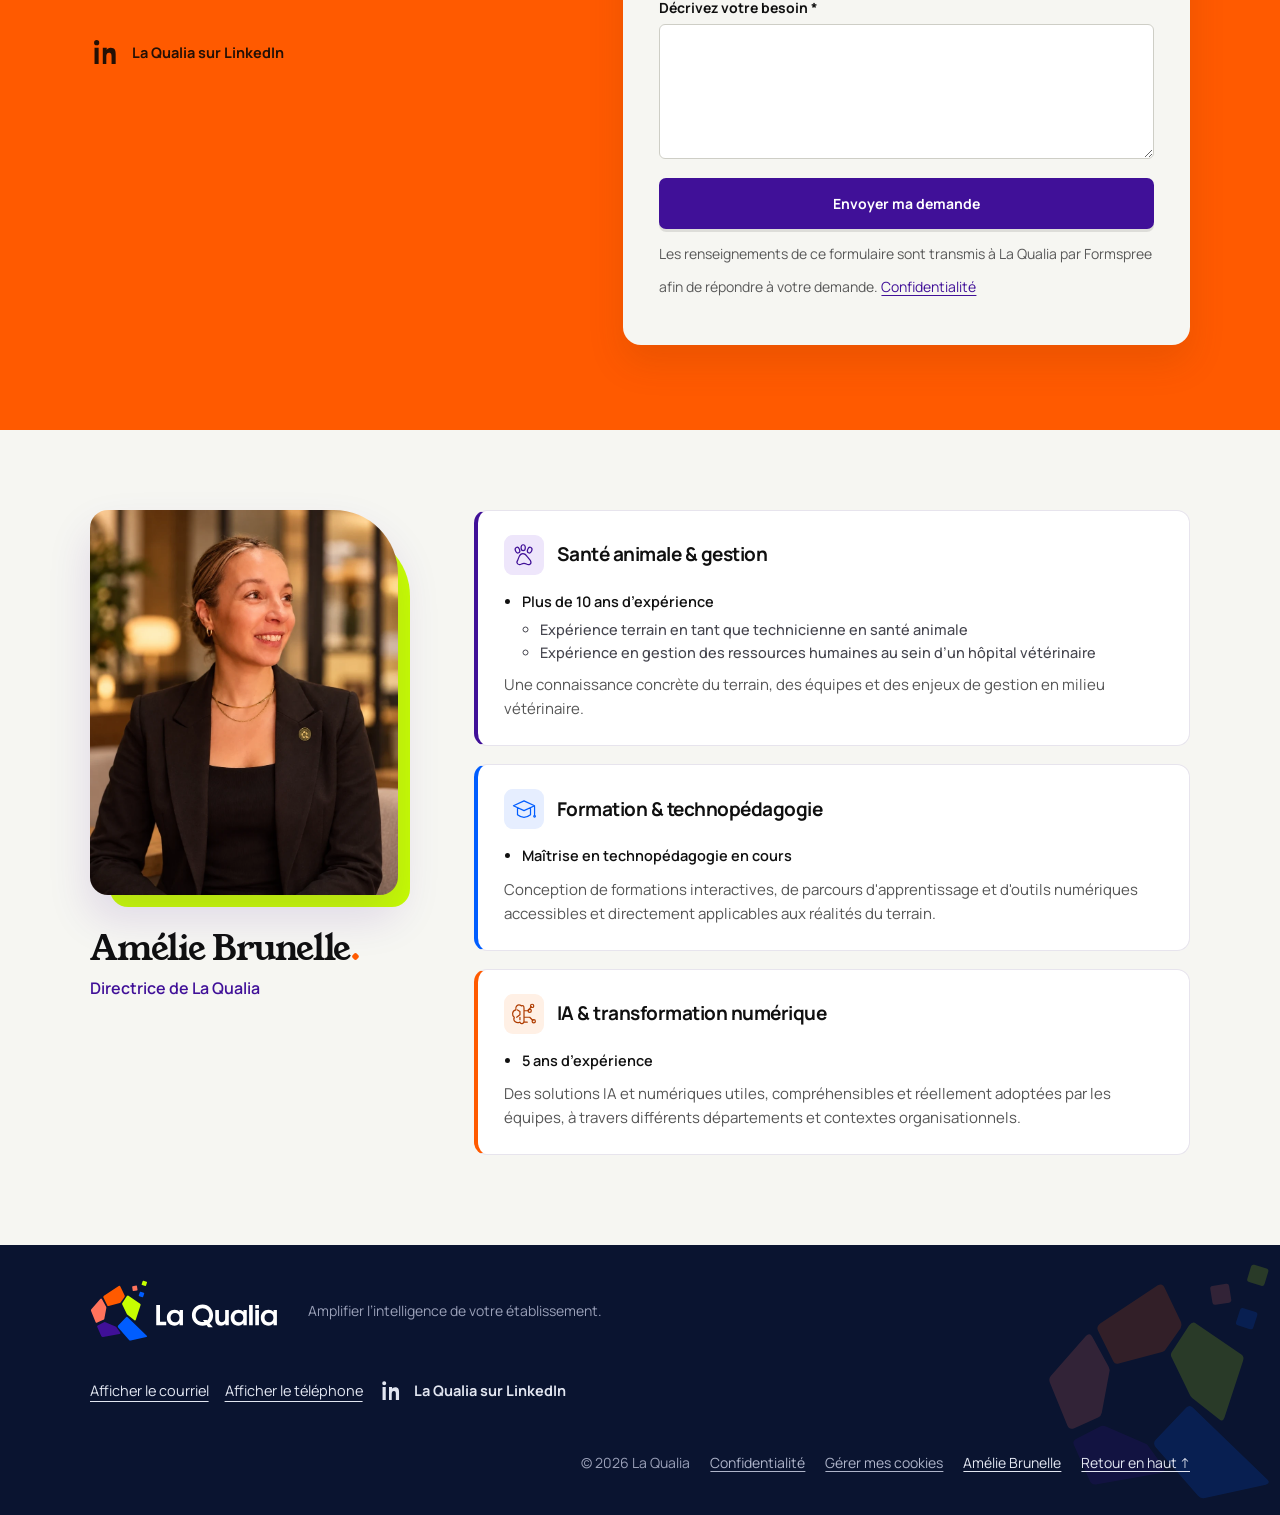
==== commit f04d49bc: "Site : numéros retirés des vignettes des captures Co-Authored-By: Claude Opus 5.5 <noreply@anthropic" ====
--- a/index.html
+++ b/index.html
@@ -24,21 +24,21 @@
 <div class="lev-media"><figure class="lev-fig"><div class="lev-shot"><button type="button" class="lev-zoom" aria-label="Agrandir la capture : Mise en situation et quiz"><img src="assets/app/f0-mise-en-situation-quiz-1200.webp?v=3" srcset="assets/app/f0-mise-en-situation-quiz-1200.webp?v=3 1200w, assets/app/f0-mise-en-situation-quiz-1920.webp?v=3 1920w" sizes="(max-width: 900px) 100vw, 760px" alt="Mise en situation et quiz : Un appel court, puis un quiz à réponse immédiate pour valider les bons réflexes." width="1200" height="600" loading="lazy" decoding="async"><span class="lev-zi"><svg viewBox="0 0 24 24" aria-hidden="true"><path d="M4 9V4h5M20 9V4h-5M4 15v5h5M20 15v5h-5"/></svg><span>Agrandir</span></span></button>
 <button type="button" class="lev-nav prev" aria-label="Capture précédente"><svg viewBox="0 0 24 24" aria-hidden="true"><path d="m15 5-7 7 7 7"/></svg></button><button type="button" class="lev-nav next" aria-label="Capture suivante"><svg viewBox="0 0 24 24" aria-hidden="true"><path d="m9 5 7 7-7 7"/></svg></button></div>
 <figcaption><span class="lev-count">1 / 4</span><strong>Mise en situation et quiz</strong><span class="lev-cap">Un appel court, puis un quiz à réponse immédiate pour valider les bons réflexes.</span></figcaption></figure><div class="lev-cta"><div class="lev-cta-t"><strong>Envie d’essayer ces outils avec votre équipe ?</strong><p>Contactez-nous pour obtenir un accès gratuit à l’application.</p></div><a class="lev-cta-btn" href="#contact" data-contact data-prefill="Bonjour, j’aimerais tester gratuitement l’application La Qualia avec mon équipe.">Demander un accès gratuit<svg viewBox="0 0 24 24" aria-hidden="true"><path d="M5 12h14M13 6l6 6-6 6"/></svg></a></div></div>
-<ol class="lev-steps" aria-label="Captures de l’application, formation et simulations"><li><button type="button" class="lev-step" data-i="0" aria-pressed="true"><img src="assets/app/f0-mise-en-situation-quiz-480.webp?v=3" alt="" width="480" height="240" loading="lazy" decoding="async"><span class="ls-n" aria-hidden="true">1</span><span class="ls-t"><strong>Mise en situation et quiz</strong><small>Un appel court, puis un quiz à réponse immédiate pour valider les bons réflexes.</small></span></button></li><li><button type="button" class="lev-step" data-i="1" aria-pressed="false"><img src="assets/app/f1-simulation-preparer-480.webp?v=3" alt="" width="480" height="240" loading="lazy" decoding="async"><span class="ls-n" aria-hidden="true">2</span><span class="ls-t"><strong>Préparer l’exercice</strong><small>Niveau, type d’appel et façon de répondre : chaque simulation s’ajuste à l’apprenant.</small></span></button></li><li><button type="button" class="lev-step" data-i="2" aria-pressed="false"><img src="assets/app/f2-sonnerie-480.webp?v=3" alt="" width="480" height="240" loading="lazy" decoding="async"><span class="ls-n" aria-hidden="true">3</span><span class="ls-t"><strong>Décrocher</strong><small>Une sonnerie et un appel fictif pour s’exercer dans les conditions réelles du téléphone.</small></span></button></li><li><button type="button" class="lev-step" data-i="3" aria-pressed="false"><img src="assets/app/f3-simulation-echange-480.webp?v=3" alt="" width="480" height="240" loading="lazy" decoding="async"><span class="ls-n" aria-hidden="true">4</span><span class="ls-t"><strong>Répondre au client</strong><small>Le client fictif réagit à chaque réplique ; au niveau débutant, des choix guident la réponse.</small></span></button></li></ol>
+<ol class="lev-steps" aria-label="Captures de l’application, formation et simulations"><li><button type="button" class="lev-step" data-i="0" aria-pressed="true"><img src="assets/app/f0-mise-en-situation-quiz-480.webp?v=3" alt="" width="480" height="240" loading="lazy" decoding="async"><span class="ls-t"><strong>Mise en situation et quiz</strong><small>Un appel court, puis un quiz à réponse immédiate pour valider les bons réflexes.</small></span></button></li><li><button type="button" class="lev-step" data-i="1" aria-pressed="false"><img src="assets/app/f1-simulation-preparer-480.webp?v=3" alt="" width="480" height="240" loading="lazy" decoding="async"><span class="ls-t"><strong>Préparer l’exercice</strong><small>Niveau, type d’appel et façon de répondre : chaque simulation s’ajuste à l’apprenant.</small></span></button></li><li><button type="button" class="lev-step" data-i="2" aria-pressed="false"><img src="assets/app/f2-sonnerie-480.webp?v=3" alt="" width="480" height="240" loading="lazy" decoding="async"><span class="ls-t"><strong>Décrocher</strong><small>Une sonnerie et un appel fictif pour s’exercer dans les conditions réelles du téléphone.</small></span></button></li><li><button type="button" class="lev-step" data-i="3" aria-pressed="false"><img src="assets/app/f3-simulation-echange-480.webp?v=3" alt="" width="480" height="240" loading="lazy" decoding="async"><span class="ls-t"><strong>Répondre au client</strong><small>Le client fictif réagit à chaque réplique ; au niveau débutant, des choix guident la réponse.</small></span></button></li></ol>
 </div></div></section><section class="lev pil pil--tooled" aria-labelledby="lev-h-outille"><div class="pil-inner"><div class="lev-panel" id="lev-outille" data-shots="t4-reception-accueil::Poser sa question::Par écrit ou à la voix, comme à une collègue d’expérience, avec des suggestions pour démarrer.|t1-reception-reponse::Une réponse prête à dire::Une formulation courte pour le téléphone, puis l’explication complète pour apprendre.|t3-tsa-outils::Des outils par rôle::L’équipe technique dispose de modèles prêts à remplir : transmission SBAR, notes, protocoles.|t2-tsa-reponse::Un soutien clinique structuré::Calculs et étapes clairement présentés, toujours à valider par l’équipe vétérinaire.|t5-nutrition-produits::Nutrition &amp; produits::Pour l’équipe technique : les fiches officielles des fabricants, consultées en direct et citées, pour conseiller le client.|t6-favoris::Mes favoris::Les échanges utiles se gardent d’un clic sur le cœur et se retrouvent en tout temps.|t7-historique::L’historique::Chaque conversation se retrouve par une recherche et se rouvre en un clic.">
 <div class="lev-copy"><h3 id="lev-h-outille">Mieux <span class="u">outillé</span></h3><p class="pil-lead">Des assistants IA adaptés à chaque rôle : réception, équipe technique, ressources humaines. L’information juste, au bon moment, directement dans l’outil de travail. Si vous le souhaitez, l’assistant peut être configuré pour répondre uniquement à partir de vos documents et données.</p>
 </div>
 <div class="lev-media"><figure class="lev-fig"><div class="lev-shot"><button type="button" class="lev-zoom" aria-label="Agrandir la capture : Poser sa question"><img src="assets/app/t4-reception-accueil-1200.webp?v=3" srcset="assets/app/t4-reception-accueil-1200.webp?v=3 1200w, assets/app/t4-reception-accueil-1920.webp?v=3 1920w" sizes="(max-width: 900px) 100vw, 760px" alt="Poser sa question : Par écrit ou à la voix, comme à une collègue d’expérience, avec des suggestions pour démarrer." width="1200" height="600" loading="lazy" decoding="async"><span class="lev-zi"><svg viewBox="0 0 24 24" aria-hidden="true"><path d="M4 9V4h5M20 9V4h-5M4 15v5h5M20 15v5h-5"/></svg><span>Agrandir</span></span></button>
 <button type="button" class="lev-nav prev" aria-label="Capture précédente"><svg viewBox="0 0 24 24" aria-hidden="true"><path d="m15 5-7 7 7 7"/></svg></button><button type="button" class="lev-nav next" aria-label="Capture suivante"><svg viewBox="0 0 24 24" aria-hidden="true"><path d="m9 5 7 7-7 7"/></svg></button></div>
 <figcaption><span class="lev-count">1 / 7</span><strong>Poser sa question</strong><span class="lev-cap">Par écrit ou à la voix, comme à une collègue d’expérience, avec des suggestions pour démarrer.</span></figcaption></figure><div class="lev-cta"><div class="lev-cta-t"><strong>Envie d’essayer ces outils avec votre équipe ?</strong><p>Contactez-nous pour obtenir un accès gratuit à l’application.</p></div><a class="lev-cta-btn" href="#contact" data-contact data-prefill="Bonjour, j’aimerais tester gratuitement l’application La Qualia avec mon équipe.">Demander un accès gratuit<svg viewBox="0 0 24 24" aria-hidden="true"><path d="M5 12h14M13 6l6 6-6 6"/></svg></a></div></div>
-<ol class="lev-steps" aria-label="Captures de l’application, outils d’accompagnement"><li><button type="button" class="lev-step" data-i="0" aria-pressed="true"><img src="assets/app/t4-reception-accueil-480.webp?v=3" alt="" width="480" height="240" loading="lazy" decoding="async"><span class="ls-n" aria-hidden="true">1</span><span class="ls-t"><strong>Poser sa question</strong><small>Par écrit ou à la voix, comme à une collègue d’expérience, avec des suggestions pour démarrer.</small></span></button></li><li><button type="button" class="lev-step" data-i="1" aria-pressed="false"><img src="assets/app/t1-reception-reponse-480.webp?v=3" alt="" width="480" height="240" loading="lazy" decoding="async"><span class="ls-n" aria-hidden="true">2</span><span class="ls-t"><strong>Une réponse prête à dire</strong><small>Une formulation courte pour le téléphone, puis l’explication complète pour apprendre.</small></span></button></li><li><button type="button" class="lev-step" data-i="2" aria-pressed="false"><img src="assets/app/t3-tsa-outils-480.webp?v=3" alt="" width="480" height="240" loading="lazy" decoding="async"><span class="ls-n" aria-hidden="true">3</span><span class="ls-t"><strong>Des outils par rôle</strong><small>L’équipe technique dispose de modèles prêts à remplir : transmission SBAR, notes, protocoles.</small></span></button></li><li><button type="button" class="lev-step" data-i="3" aria-pressed="false"><img src="assets/app/t2-tsa-reponse-480.webp?v=3" alt="" width="480" height="240" loading="lazy" decoding="async"><span class="ls-n" aria-hidden="true">4</span><span class="ls-t"><strong>Un soutien clinique structuré</strong><small>Calculs et étapes clairement présentés, toujours à valider par l’équipe vétérinaire.</small></span></button></li><li><button type="button" class="lev-step" data-i="4" aria-pressed="false"><img src="assets/app/t5-nutrition-produits-480.webp?v=3" alt="" width="480" height="240" loading="lazy" decoding="async"><span class="ls-n" aria-hidden="true">5</span><span class="ls-t"><strong>Nutrition &amp; produits</strong><small>Pour l’équipe technique : les fiches officielles des fabricants, consultées en direct et citées, pour conseiller le client.</small></span></button></li><li><button type="button" class="lev-step" data-i="5" aria-pressed="false"><img src="assets/app/t6-favoris-480.webp?v=3" alt="" width="480" height="240" loading="lazy" decoding="async"><span class="ls-n" aria-hidden="true">6</span><span class="ls-t"><strong>Mes favoris</strong><small>Les échanges utiles se gardent d’un clic sur le cœur et se retrouvent en tout temps.</small></span></button></li><li><button type="button" class="lev-step" data-i="6" aria-pressed="false"><img src="assets/app/t7-historique-480.webp?v=3" alt="" width="480" height="240" loading="lazy" decoding="async"><span class="ls-n" aria-hidden="true">7</span><span class="ls-t"><strong>L’historique</strong><small>Chaque conversation se retrouve par une recherche et se rouvre en un clic.</small></span></button></li></ol>
+<ol class="lev-steps" aria-label="Captures de l’application, outils d’accompagnement"><li><button type="button" class="lev-step" data-i="0" aria-pressed="true"><img src="assets/app/t4-reception-accueil-480.webp?v=3" alt="" width="480" height="240" loading="lazy" decoding="async"><span class="ls-t"><strong>Poser sa question</strong><small>Par écrit ou à la voix, comme à une collègue d’expérience, avec des suggestions pour démarrer.</small></span></button></li><li><button type="button" class="lev-step" data-i="1" aria-pressed="false"><img src="assets/app/t1-reception-reponse-480.webp?v=3" alt="" width="480" height="240" loading="lazy" decoding="async"><span class="ls-t"><strong>Une réponse prête à dire</strong><small>Une formulation courte pour le téléphone, puis l’explication complète pour apprendre.</small></span></button></li><li><button type="button" class="lev-step" data-i="2" aria-pressed="false"><img src="assets/app/t3-tsa-outils-480.webp?v=3" alt="" width="480" height="240" loading="lazy" decoding="async"><span class="ls-t"><strong>Des outils par rôle</strong><small>L’équipe technique dispose de modèles prêts à remplir : transmission SBAR, notes, protocoles.</small></span></button></li><li><button type="button" class="lev-step" data-i="3" aria-pressed="false"><img src="assets/app/t2-tsa-reponse-480.webp?v=3" alt="" width="480" height="240" loading="lazy" decoding="async"><span class="ls-t"><strong>Un soutien clinique structuré</strong><small>Calculs et étapes clairement présentés, toujours à valider par l’équipe vétérinaire.</small></span></button></li><li><button type="button" class="lev-step" data-i="4" aria-pressed="false"><img src="assets/app/t5-nutrition-produits-480.webp?v=3" alt="" width="480" height="240" loading="lazy" decoding="async"><span class="ls-t"><strong>Nutrition &amp; produits</strong><small>Pour l’équipe technique : les fiches officielles des fabricants, consultées en direct et citées, pour conseiller le client.</small></span></button></li><li><button type="button" class="lev-step" data-i="5" aria-pressed="false"><img src="assets/app/t6-favoris-480.webp?v=3" alt="" width="480" height="240" loading="lazy" decoding="async"><span class="ls-t"><strong>Mes favoris</strong><small>Les échanges utiles se gardent d’un clic sur le cœur et se retrouvent en tout temps.</small></span></button></li><li><button type="button" class="lev-step" data-i="6" aria-pressed="false"><img src="assets/app/t7-historique-480.webp?v=3" alt="" width="480" height="240" loading="lazy" decoding="async"><span class="ls-t"><strong>L’historique</strong><small>Chaque conversation se retrouve par une recherche et se rouvre en un clic.</small></span></button></li></ol>
 </div></div></section><section class="lev pil pil--encadre" aria-labelledby="lev-h-encadre"><div class="pil-inner"><div class="lev-panel" id="lev-encadre" data-shots="e1-parcours::Le parcours de l’apprenant::Progression globale, modules en cours et prochaine étape suggérée.|e2-parcours-competences::Compétences et résultats::Compétences travaillées, dernières simulations, points forts et axes d’amélioration.|e3-tableau-de-bord::Vue d’ensemble de l’équipe::L’utilisation des assistants et la formation, en un coup d’œil.|e4-tableau-equipe::La progression de chacun::Connexions, simulations et réussite par thème pour cibler l’accompagnement.">
 <div class="lev-copy"><h3 id="lev-h-encadre">Mieux <span class="u">encadré</span></h3><p class="pil-lead">Un suivi clair de l’apprentissage, combiné à un accompagnement humain : la progression, les compétences et les résultats orientent les ajustements avec les gestionnaires.</p>
 </div>
 <div class="lev-media"><figure class="lev-fig"><div class="lev-shot"><button type="button" class="lev-zoom" aria-label="Agrandir la capture : Le parcours de l’apprenant"><img src="assets/app/e1-parcours-1200.webp?v=3" srcset="assets/app/e1-parcours-1200.webp?v=3 1200w, assets/app/e1-parcours-1920.webp?v=3 1920w" sizes="(max-width: 900px) 100vw, 760px" alt="Le parcours de l’apprenant : Progression globale, modules en cours et prochaine étape suggérée." width="1200" height="600" loading="lazy" decoding="async"><span class="lev-zi"><svg viewBox="0 0 24 24" aria-hidden="true"><path d="M4 9V4h5M20 9V4h-5M4 15v5h5M20 15v5h-5"/></svg><span>Agrandir</span></span></button>
 <button type="button" class="lev-nav prev" aria-label="Capture précédente"><svg viewBox="0 0 24 24" aria-hidden="true"><path d="m15 5-7 7 7 7"/></svg></button><button type="button" class="lev-nav next" aria-label="Capture suivante"><svg viewBox="0 0 24 24" aria-hidden="true"><path d="m9 5 7 7-7 7"/></svg></button></div>
 <figcaption><span class="lev-count">1 / 4</span><strong>Le parcours de l’apprenant</strong><span class="lev-cap">Progression globale, modules en cours et prochaine étape suggérée.</span></figcaption></figure><div class="lev-cta"><div class="lev-cta-t"><strong>Envie d’essayer ces outils avec votre équipe ?</strong><p>Contactez-nous pour obtenir un accès gratuit à l’application.</p></div><a class="lev-cta-btn" href="#contact" data-contact data-prefill="Bonjour, j’aimerais tester gratuitement l’application La Qualia avec mon équipe.">Demander un accès gratuit<svg viewBox="0 0 24 24" aria-hidden="true"><path d="M5 12h14M13 6l6 6-6 6"/></svg></a></div></div>
-<ol class="lev-steps" aria-label="Captures de l’application, suivi de l’apprentissage"><li><button type="button" class="lev-step" data-i="0" aria-pressed="true"><img src="assets/app/e1-parcours-480.webp?v=3" alt="" width="480" height="240" loading="lazy" decoding="async"><span class="ls-n" aria-hidden="true">1</span><span class="ls-t"><strong>Le parcours de l’apprenant</strong><small>Progression globale, modules en cours et prochaine étape suggérée.</small></span></button></li><li><button type="button" class="lev-step" data-i="1" aria-pressed="false"><img src="assets/app/e2-parcours-competences-480.webp?v=3" alt="" width="480" height="240" loading="lazy" decoding="async"><span class="ls-n" aria-hidden="true">2</span><span class="ls-t"><strong>Compétences et résultats</strong><small>Compétences travaillées, dernières simulations, points forts et axes d’amélioration.</small></span></button></li><li><button type="button" class="lev-step" data-i="2" aria-pressed="false"><img src="assets/app/e3-tableau-de-bord-480.webp?v=3" alt="" width="480" height="240" loading="lazy" decoding="async"><span class="ls-n" aria-hidden="true">3</span><span class="ls-t"><strong>Vue d’ensemble de l’équipe</strong><small>L’utilisation des assistants et la formation, en un coup d’œil.</small></span></button></li><li><button type="button" class="lev-step" data-i="3" aria-pressed="false"><img src="assets/app/e4-tableau-equipe-480.webp?v=3" alt="" width="480" height="240" loading="lazy" decoding="async"><span class="ls-n" aria-hidden="true">4</span><span class="ls-t"><strong>La progression de chacun</strong><small>Connexions, simulations et réussite par thème pour cibler l’accompagnement.</small></span></button></li></ol>
+<ol class="lev-steps" aria-label="Captures de l’application, suivi de l’apprentissage"><li><button type="button" class="lev-step" data-i="0" aria-pressed="true"><img src="assets/app/e1-parcours-480.webp?v=3" alt="" width="480" height="240" loading="lazy" decoding="async"><span class="ls-t"><strong>Le parcours de l’apprenant</strong><small>Progression globale, modules en cours et prochaine étape suggérée.</small></span></button></li><li><button type="button" class="lev-step" data-i="1" aria-pressed="false"><img src="assets/app/e2-parcours-competences-480.webp?v=3" alt="" width="480" height="240" loading="lazy" decoding="async"><span class="ls-t"><strong>Compétences et résultats</strong><small>Compétences travaillées, dernières simulations, points forts et axes d’amélioration.</small></span></button></li><li><button type="button" class="lev-step" data-i="2" aria-pressed="false"><img src="assets/app/e3-tableau-de-bord-480.webp?v=3" alt="" width="480" height="240" loading="lazy" decoding="async"><span class="ls-t"><strong>Vue d’ensemble de l’équipe</strong><small>L’utilisation des assistants et la formation, en un coup d’œil.</small></span></button></li><li><button type="button" class="lev-step" data-i="3" aria-pressed="false"><img src="assets/app/e4-tableau-equipe-480.webp?v=3" alt="" width="480" height="240" loading="lazy" decoding="async"><span class="ls-t"><strong>La progression de chacun</strong><small>Connexions, simulations et réussite par thème pour cibler l’accompagnement.</small></span></button></li></ol>
 </div></div></section></div>
 <dialog class="lev-lb" id="lev-lb" aria-label="Capture agrandie"><div class="lb-in"><div class="lb-scroll"><img alt="" id="lev-lb-img"></div><p class="lb-hint">Glissez l’image pour l’explorer · pincez pour zoomer</p><div class="lb-bar"><p><span class="lb-count" id="lev-lb-count"></span><strong id="lev-lb-title"></strong><span id="lev-lb-cap"></span></p>
 <div class="lb-btns"><button type="button" class="lb-prev" aria-label="Capture précédente"><svg viewBox="0 0 24 24" aria-hidden="true"><path d="m15 5-7 7 7 7"/></svg></button><button type="button" class="lb-next" aria-label="Capture suivante"><svg viewBox="0 0 24 24" aria-hidden="true"><path d="m9 5 7 7-7 7"/></svg></button><button type="button" class="lb-close" aria-label="Fermer">×</button></div></div></div></dialog><section class="potential" id="potentiel" aria-labelledby="potential-title"><div class="wrap"><div class="section-heading"><div><p class="eyebrow">L’IMPACT SUR VOS ÉQUIPES</p><h2 class="section-title" id="potential-title">Les bénéfices de nos services<span class="orange">.</span></h2></div><p>Les connaissances, les outils et l’encadrement pour faire ressortir le meilleur de chacun et favoriser la rétention des employés.</p></div><figure class="impact-fig"><div class="impact-stage" role="group" aria-label="Six bénéfices autour d’une professionnelle vétérinaire : efficacité au travail, développement des compétences, autonomie acquise, confiance professionnelle, rétention des employés, bien-être et satisfaction."><img class="impact-base" src="assets/impact-base.webp" alt="" width="1368" height="815" loading="lazy"><button type="button" class="ic" data-benefit="efficacite" aria-pressed="true" aria-label="Efficacité au travail" style="--x:127;--y:17;--pw:397;--ph:243;--cl:11.335%;--ct:46.091%;--cw:75.063%;--ch:42.387%;--ml:3.023%;--mt:4.938%;--mw:93.955%;--mh:90.123%;background-image:url(assets/impact-equipes-vide.webp)"><svg class="ic-chart" viewBox="-4 -4 298 103" aria-hidden="true" focusable="false"><g class="ic-bars"><rect x="36" y="88" width="31" height="5" rx="4" fill="rgb(255,208,158)" style="opacity:0.28"/><rect x="79" y="83" width="31" height="10" rx="4" fill="rgb(255,208,158)" style="opacity:0.4"/><rect x="123" y="75" width="31" height="18" rx="4" fill="rgb(255,208,158)" style="opacity:0.52"/><rect x="166" y="65" width="31" height="28" rx="4" fill="rgb(255,208,158)" style="opacity:0.66"/><rect x="210" y="50" width="31" height="43" rx="4" fill="rgb(255,208,158)" style="opacity:0.82"/><rect x="254" y="27" width="31" height="66" rx="4" fill="rgb(255,208,158)" style="opacity:1"/></g><path class="ic-line" pathLength="1" d="M3 87C100 84 210 70 278 9" fill="none" stroke="rgb(255,100,4)" stroke-width="3.2" stroke-linecap="round"/><circle class="ic-dot" cx="278" cy="9" r="6.5" fill="rgb(255,100,4)"/></svg></button><button type="button" class="ic" data-benefit="competences" aria-pressed="false" aria-label="Développement des compétences" style="--x:844;--y:17;--pw:397;--ph:243;--cl:12.343%;--ct:46.502%;--cw:75.063%;--ch:42.387%;--ml:3.023%;--mt:4.938%;--mw:93.955%;--mh:90.123%;background-image:url(assets/impact-equipes-vide.webp)"><svg class="ic-chart" viewBox="-4 -4 298 103" aria-hidden="true" focusable="false"><g class="ic-bars"><rect x="36" y="88" width="31" height="5" rx="4" fill="rgb(254,156,153)" style="opacity:0.28"/><rect x="79" y="83" width="31" height="10" rx="4" fill="rgb(254,156,153)" style="opacity:0.4"/><rect x="123" y="75" width="31" height="18" rx="4" fill="rgb(254,156,153)" style="opacity:0.52"/><rect x="166" y="65" width="31" height="28" rx="4" fill="rgb(254,156,153)" style="opacity:0.66"/><rect x="210" y="50" width="31" height="43" rx="4" fill="rgb(254,156,153)" style="opacity:0.82"/><rect x="254" y="27" width="31" height="66" rx="4" fill="rgb(254,156,153)" style="opacity:1"/></g><path class="ic-line" pathLength="1" d="M3 87C100 84 210 70 278 9" fill="none" stroke="rgb(254,71,62)" stroke-width="3.2" stroke-linecap="round"/><circle class="ic-dot" cx="278" cy="9" r="6.5" fill="rgb(254,71,62)"/></svg></button><button type="button" class="ic" data-benefit="autonomie" aria-pressed="false" aria-label="Autonomie acquise" style="--x:25;--y:281;--pw:398;--ph:241;--cl:11.809%;--ct:47.303%;--cw:74.874%;--ch:42.739%;--ml:3.015%;--mt:4.979%;--mw:93.970%;--mh:90.041%;background-image:url(assets/impact-equipes-vide.webp)"><svg class="ic-chart" viewBox="-4 -4 298 103" aria-hidden="true" focusable="false"><g class="ic-bars"><rect x="36" y="88" width="31" height="5" rx="4" fill="rgb(174,133,227)" style="opacity:0.28"/><rect x="79" y="83" width="31" height="10" rx="4" fill="rgb(174,133,227)" style="opacity:0.4"/><rect x="123" y="75" width="31" height="18" rx="4" fill="rgb(174,133,227)" style="opacity:0.52"/><rect x="166" y="65" width="31" height="28" rx="4" fill="rgb(174,133,227)" style="opacity:0.66"/><rect x="210" y="50" width="31" height="43" rx="4" fill="rgb(174,133,227)" style="opacity:0.82"/><rect x="254" y="27" width="31" height="66" rx="4" fill="rgb(174,133,227)" style="opacity:1"/></g><path class="ic-line" pathLength="1" d="M3 87C100 84 210 70 278 9" fill="none" stroke="rgb(101,20,193)" stroke-width="3.2" stroke-linecap="round"/><circle class="ic-dot" cx="278" cy="9" r="6.5" fill="rgb(101,20,193)"/></svg></button><button type="button" class="ic" data-benefit="confiance" aria-pressed="false" aria-label="Confiance professionnelle" style="--x:945;--y:281;--pw:398;--ph:241;--cl:11.809%;--ct:46.058%;--cw:74.874%;--ch:42.739%;--ml:3.015%;--mt:4.979%;--mw:93.970%;--mh:90.041%;background-image:url(assets/impact-equipes-vide.webp)"><svg class="ic-chart" viewBox="-4 -4 298 103" aria-hidden="true" focusable="false"><g class="ic-bars"><rect x="36" y="88" width="31" height="5" rx="4" fill="rgb(121,174,254)" style="opacity:0.28"/><rect x="79" y="83" width="31" height="10" rx="4" fill="rgb(121,174,254)" style="opacity:0.4"/><rect x="123" y="75" width="31" height="18" rx="4" fill="rgb(121,174,254)" style="opacity:0.52"/><rect x="166" y="65" width="31" height="28" rx="4" fill="rgb(121,174,254)" style="opacity:0.66"/><rect x="210" y="50" width="31" height="43" rx="4" fill="rgb(121,174,254)" style="opacity:0.82"/><rect x="254" y="27" width="31" height="66" rx="4" fill="rgb(121,174,254)" style="opacity:1"/></g><path class="ic-line" pathLength="1" d="M3 87C100 84 210 70 278 9" fill="none" stroke="rgb(0,111,255)" stroke-width="3.2" stroke-linecap="round"/><circle class="ic-dot" cx="278" cy="9" r="6.5" fill="rgb(0,111,255)"/></svg></button><button type="button" class="ic" data-benefit="retention" aria-pressed="false" aria-label="Rétention des employés" style="--x:114;--y:543;--pw:400;--ph:240;--cl:11.750%;--ct:46.667%;--cw:74.500%;--ch:42.917%;--ml:3.000%;--mt:5.000%;--mw:94.000%;--mh:90.000%;background-image:url(assets/impact-equipes-vide.webp)"><svg class="ic-chart" viewBox="-4 -4 298 103" aria-hidden="true" focusable="false"><g class="ic-bars"><rect x="36" y="88" width="31" height="5" rx="4" fill="rgb(148,198,254)" style="opacity:0.28"/><rect x="79" y="83" width="31" height="10" rx="4" fill="rgb(148,198,254)" style="opacity:0.4"/><rect x="123" y="75" width="31" height="18" rx="4" fill="rgb(148,198,254)" style="opacity:0.52"/><rect x="166" y="65" width="31" height="28" rx="4" fill="rgb(148,198,254)" style="opacity:0.66"/><rect x="210" y="50" width="31" height="43" rx="4" fill="rgb(148,198,254)" style="opacity:0.82"/><rect x="254" y="27" width="31" height="66" rx="4" fill="rgb(148,198,254)" style="opacity:1"/></g><path class="ic-line" pathLength="1" d="M3 87C100 84 210 70 278 9" fill="none" stroke="rgb(0,138,255)" stroke-width="3.2" stroke-linecap="round"/><circle class="ic-dot" cx="278" cy="9" r="6.5" fill="rgb(0,138,255)"/></svg></button><button type="button" class="ic" data-benefit="bienetre" aria-pressed="false" aria-label="Bien-être et satisfaction" style="--x:854;--y:543;--pw:400;--ph:240;--cl:11.500%;--ct:46.250%;--cw:74.500%;--ch:42.917%;--ml:3.000%;--mt:5.000%;--mw:94.000%;--mh:90.000%;background-image:url(assets/impact-equipes-vide.webp)"><svg class="ic-chart" viewBox="-4 -4 298 103" aria-hidden="true" focusable="false"><g class="ic-bars"><rect x="36" y="88" width="31" height="5" rx="4" fill="rgb(217,250,118)" style="opacity:0.28"/><rect x="79" y="83" width="31" height="10" rx="4" fill="rgb(217,250,118)" style="opacity:0.4"/><rect x="123" y="75" width="31" height="18" rx="4" fill="rgb(217,250,118)" style="opacity:0.52"/><rect x="166" y="65" width="31" height="28" rx="4" fill="rgb(217,250,118)" style="opacity:0.66"/><rect x="210" y="50" width="31" height="43" rx="4" fill="rgb(217,250,118)" style="opacity:0.82"/><rect x="254" y="27" width="31" height="66" rx="4" fill="rgb(217,250,118)" style="opacity:1"/></g><path class="ic-line" pathLength="1" d="M3 87C100 84 210 70 278 9" fill="none" stroke="rgb(186,246,5)" stroke-width="3.2" stroke-linecap="round"/><circle class="ic-dot" cx="278" cy="9" r="6.5" fill="rgb(186,246,5)"/></svg></button></div></figure><div class="hub"><svg class="hub-lines" viewBox="0 0 1330 715" aria-hidden="true"><g fill="none" stroke-width="8" stroke-linecap="round"><path class="ln ln-eff" d="M455 100 537 262" stroke="#ffa322"/><path class="ln ln-skl" d="M875 100 793 262" stroke="#ff735c"/><path class="ln ln-aut" d="M350 355H507" stroke="#ff735c"/><path class="ln ln-cnf" d="M980 355H823" stroke="#401098"/><path class="ln ln-ret" d="M455 610 537 452" stroke="#005dff"/><path class="ln ln-bien" d="M875 610 793 452" stroke="#b6f000"/></g></svg><div class="hub-ring"><img class="hub-portrait" src="assets/portrait-impact.webp" width="608" height="808" alt="Portrait illustratif d’une professionnelle vétérinaire, les bras croisés, au centre des bénéfices." loading="lazy"></div><button type="button" class="hc hc-eff" data-benefit="efficacite" aria-pressed="true"><span class="hc-top"><span class="hc-title">Efficacité<br>au travail</span><span class="hc-ic"><svg viewBox="0 0 24 24" aria-hidden="true"><path d="M7 17 17 7M9 7h8v8"/></svg></span></span><svg class="hc-chart" viewBox="0 0 270 84" aria-hidden="true" preserveAspectRatio="xMaxYMax meet"><g class="hc-bars"><rect x="26" y="68" width="30" height="10" rx="3.5" style="opacity:0.28"/><rect x="66" y="62" width="30" height="16" rx="3.5" style="opacity:0.38"/><rect x="106" y="56" width="30" height="22" rx="3.5" style="opacity:0.5"/><rect x="146" y="48" width="30" height="30" rx="3.5" style="opacity:0.62"/><rect x="186" y="38" width="30" height="40" rx="3.5" style="opacity:0.8"/><rect x="226" y="24" width="30" height="54" rx="3.5" style="opacity:1"/></g><path class="hc-arrow" pathLength="1" d="M4 74C92 68 178 54 236 14"/><path class="hc-head" d="m246 8-3 14-12-8Z"/></svg></button><button type="button" class="hc hc-skl" data-benefit="competences" aria-pressed="false"><span class="hc-top"><span class="hc-title">Développement<br>des compétences</span><span class="hc-ic"><svg viewBox="0 0 24 24" aria-hidden="true"><path d="M12 3.5 20.5 12 12 20.5 3.5 12Z"/></svg></span></span><svg class="hc-chart" viewBox="0 0 270 84" aria-hidden="true" preserveAspectRatio="xMaxYMax meet"><g class="hc-bars"><rect x="26" y="68" width="30" height="10" rx="3.5" style="opacity:0.28"/><rect x="66" y="62" width="30" height="16" rx="3.5" style="opacity:0.38"/><rect x="106" y="56" width="30" height="22" rx="3.5" style="opacity:0.5"/><rect x="146" y="48" width="30" height="30" rx="3.5" style="opacity:0.62"/><rect x="186" y="38" width="30" height="40" rx="3.5" style="opacity:0.8"/><rect x="226" y="24" width="30" height="54" rx="3.5" style="opacity:1"/></g><path class="hc-arrow" pathLength="1" d="M4 74C92 68 178 54 236 14"/><path class="hc-head" d="m246 8-3 14-12-8Z"/></svg></button><button type="button" class="hc hc-aut" data-benefit="autonomie" aria-pressed="false"><span class="hc-top"><span class="hc-title">Autonomie<br>acquise</span><span class="hc-ic"><svg viewBox="0 0 24 24" aria-hidden="true"><path d="m5.5 12.5 4.2 4.2L18.5 7.5"/></svg></span></span><svg class="hc-chart" viewBox="0 0 270 84" aria-hidden="true" preserveAspectRatio="xMaxYMax meet"><g class="hc-bars"><rect x="26" y="68" width="30" height="10" rx="3.5" style="opacity:0.28"/><rect x="66" y="62" width="30" height="16" rx="3.5" style="opacity:0.38"/><rect x="106" y="56" width="30" height="22" rx="3.5" style="opacity:0.5"/><rect x="146" y="48" width="30" height="30" rx="3.5" style="opacity:0.62"/><rect x="186" y="38" width="30" height="40" rx="3.5" style="opacity:0.8"/><rect x="226" y="24" width="30" height="54" rx="3.5" style="opacity:1"/></g><path class="hc-arrow" pathLength="1" d="M4 74C92 68 178 54 236 14"/><path class="hc-head" d="m246 8-3 14-12-8Z"/></svg></button><button type="button" class="hc hc-cnf" data-benefit="confiance" aria-pressed="false"><span class="hc-top"><span class="hc-title">Confiance<br>professionnelle</span><span class="hc-ic"><svg viewBox="0 0 24 24" aria-hidden="true"><path class="fill" d="M12 2.5c.7 5 2.4 7 8 8-5.6 1-7.3 3-8 8-.7-5-2.4-7-8-8 5.6-1 7.3-3 8-8Z"/></svg></span></span><svg class="hc-chart" viewBox="0 0 270 84" aria-hidden="true" preserveAspectRatio="xMaxYMax meet"><g class="hc-bars"><rect x="26" y="68" width="30" height="10" rx="3.5" style="opacity:0.28"/><rect x="66" y="62" width="30" height="16" rx="3.5" style="opacity:0.38"/><rect x="106" y="56" width="30" height="22" rx="3.5" style="opacity:0.5"/><rect x="146" y="48" width="30" height="30" rx="3.5" style="opacity:0.62"/><rect x="186" y="38" width="30" height="40" rx="3.5" style="opacity:0.8"/><rect x="226" y="24" width="30" height="54" rx="3.5" style="opacity:1"/></g><path class="hc-arrow" pathLength="1" d="M4 74C92 68 178 54 236 14"/><path class="hc-head" d="m246 8-3 14-12-8Z"/></svg></button><button type="button" class="hc hc-ret" data-benefit="retention" aria-pressed="false"><span class="hc-top"><span class="hc-title">Rétention<br>des employés</span><span class="hc-ic"><svg viewBox="0 0 24 24" aria-hidden="true"><path d="M12 19.5s-7.2-4.4-7.2-9.8A4.1 4.1 0 0 1 12 7.2a4.1 4.1 0 0 1 7.2 2.5c0 5.4-7.2 9.8-7.2 9.8Z"/></svg></span></span><svg class="hc-chart" viewBox="0 0 270 84" aria-hidden="true" preserveAspectRatio="xMaxYMax meet"><g class="hc-bars"><rect x="26" y="68" width="30" height="10" rx="3.5" style="opacity:0.28"/><rect x="66" y="62" width="30" height="16" rx="3.5" style="opacity:0.38"/><rect x="106" y="56" width="30" height="22" rx="3.5" style="opacity:0.5"/><rect x="146" y="48" width="30" height="30" rx="3.5" style="opacity:0.62"/><rect x="186" y="38" width="30" height="40" rx="3.5" style="opacity:0.8"/><rect x="226" y="24" width="30" height="54" rx="3.5" style="opacity:1"/></g><path class="hc-arrow" pathLength="1" d="M4 74C92 68 178 54 236 14"/><path class="hc-head" d="m246 8-3 14-12-8Z"/></svg></button><button type="button" class="hc hc-bien" data-benefit="bienetre" aria-pressed="false"><span class="hc-top"><span class="hc-title">Bien-être<br>et satisfaction</span><span class="hc-ic"><svg viewBox="0 0 24 24" aria-hidden="true"><circle class="fill" cx="12" cy="12" r="3.6"/><path d="M12 3v2.6M12 18.4V21M3 12h2.6M18.4 12H21M5.6 5.6l1.8 1.8M16.6 16.6l1.8 1.8M5.6 18.4l1.8-1.8M16.6 7.4l1.8-1.8"/></svg></span></span><svg class="hc-chart" viewBox="0 0 270 84" aria-hidden="true" preserveAspectRatio="xMaxYMax meet"><g class="hc-bars"><rect x="26" y="68" width="30" height="10" rx="3.5" style="opacity:0.28"/><rect x="66" y="62" width="30" height="16" rx="3.5" style="opacity:0.38"/><rect x="106" y="56" width="30" height="22" rx="3.5" style="opacity:0.5"/><rect x="146" y="48" width="30" height="30" rx="3.5" style="opacity:0.62"/><rect x="186" y="38" width="30" height="40" rx="3.5" style="opacity:0.8"/><rect x="226" y="24" width="30" height="54" rx="3.5" style="opacity:1"/></g><path class="hc-arrow" pathLength="1" d="M4 74C92 68 178 54 236 14"/><path class="hc-head" d="m246 8-3 14-12-8Z"/></svg></button></div></div></section>
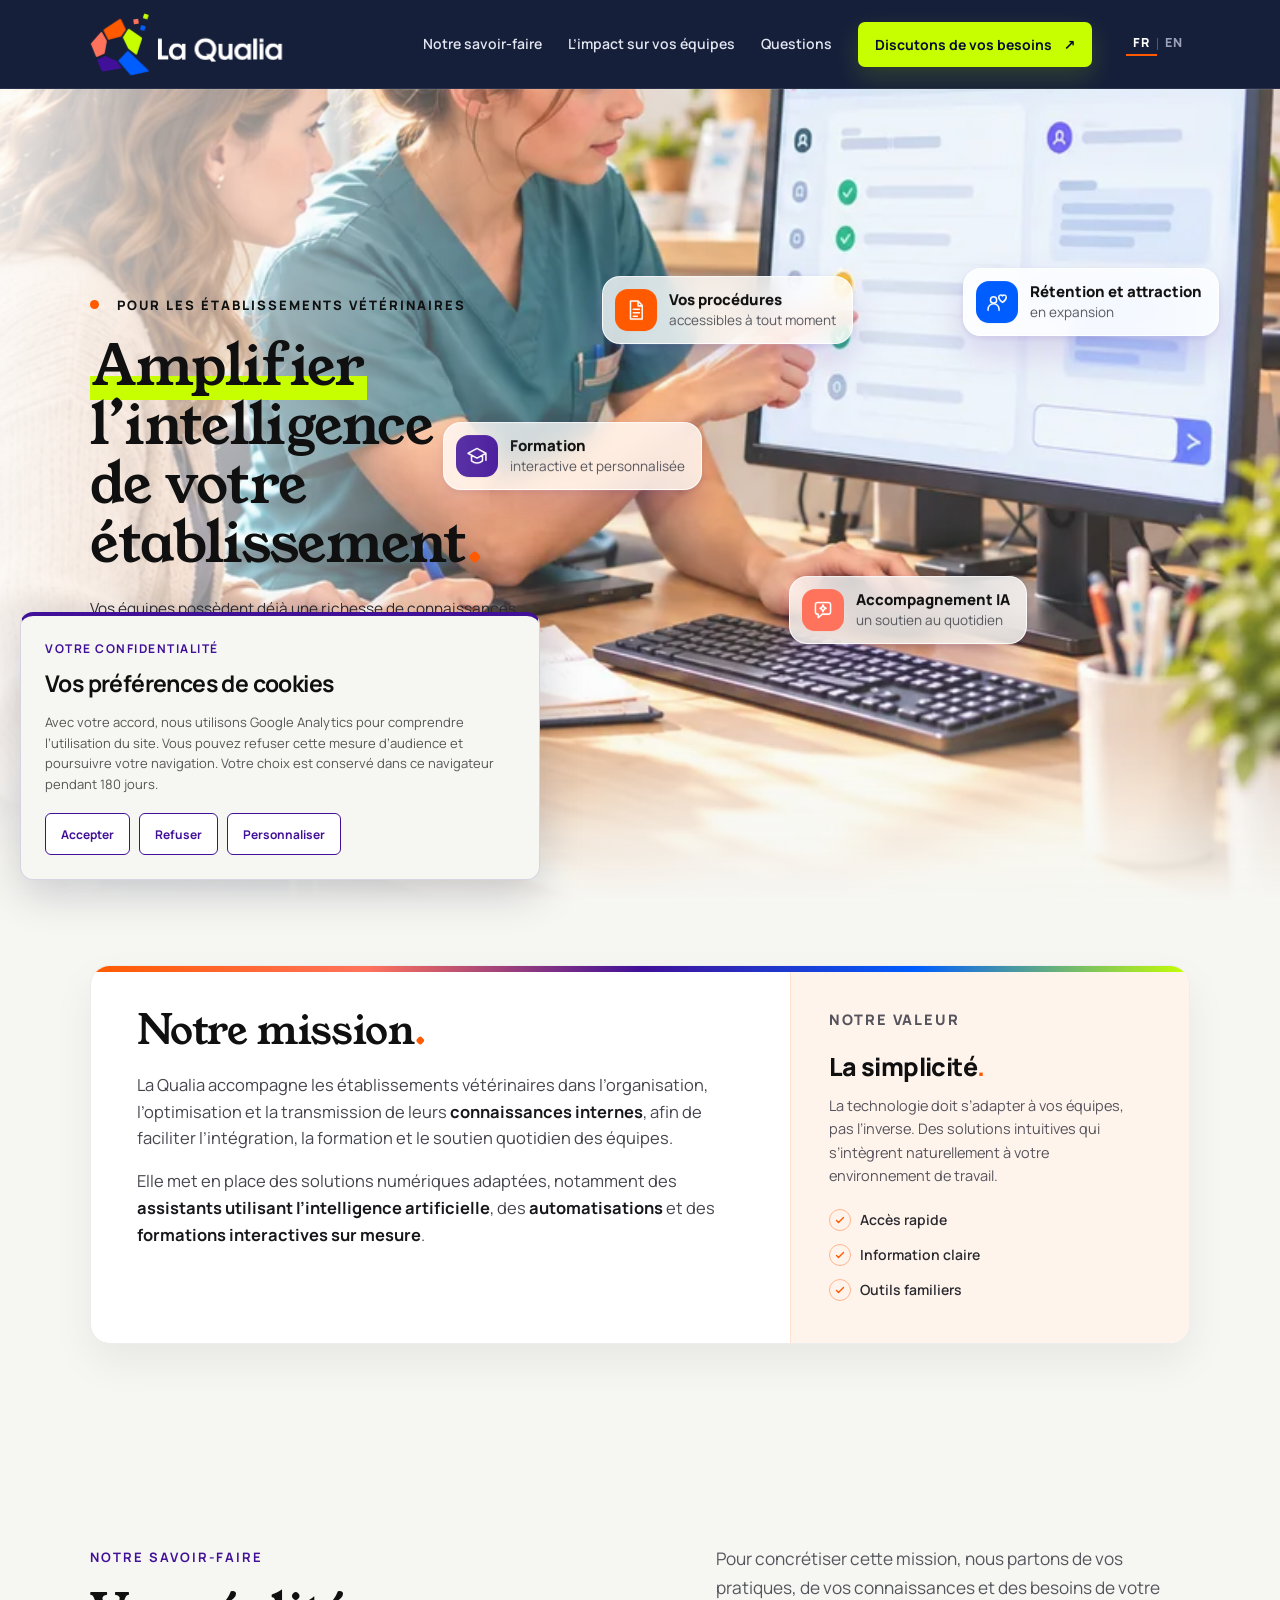
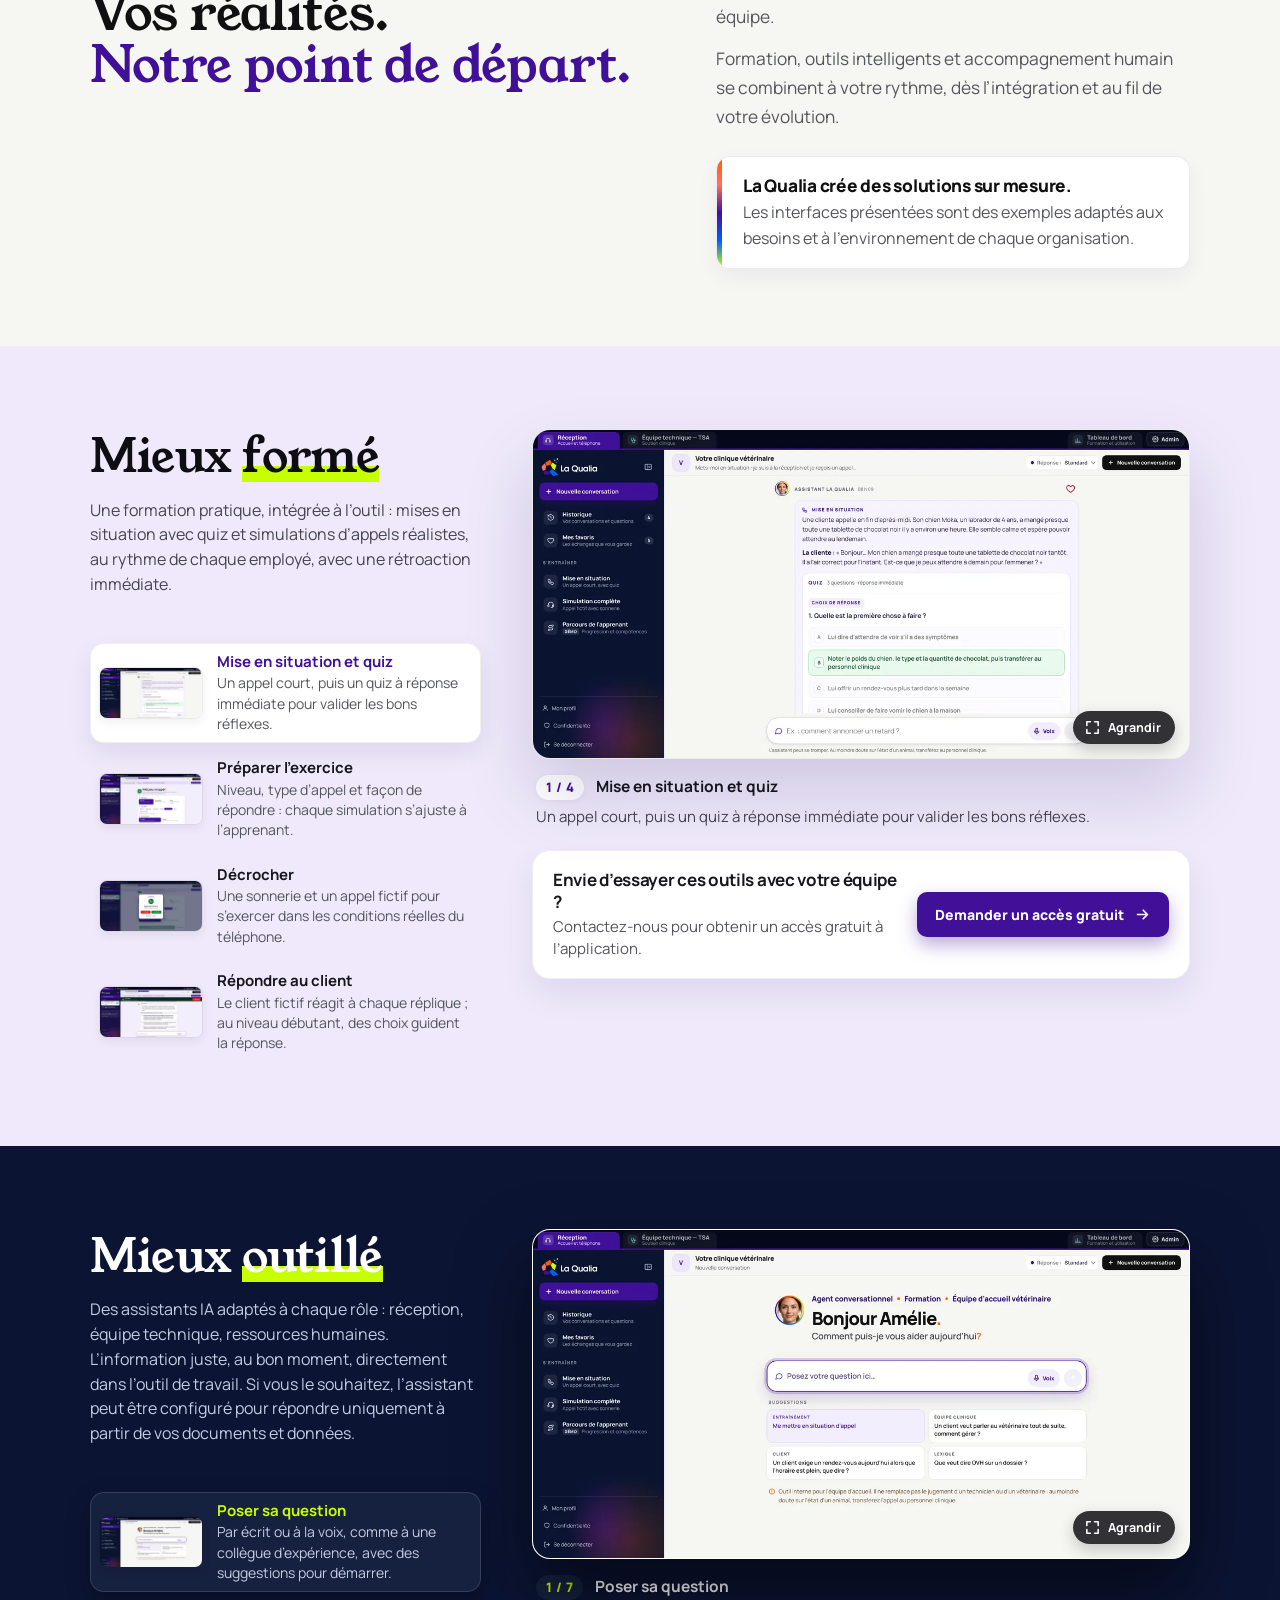
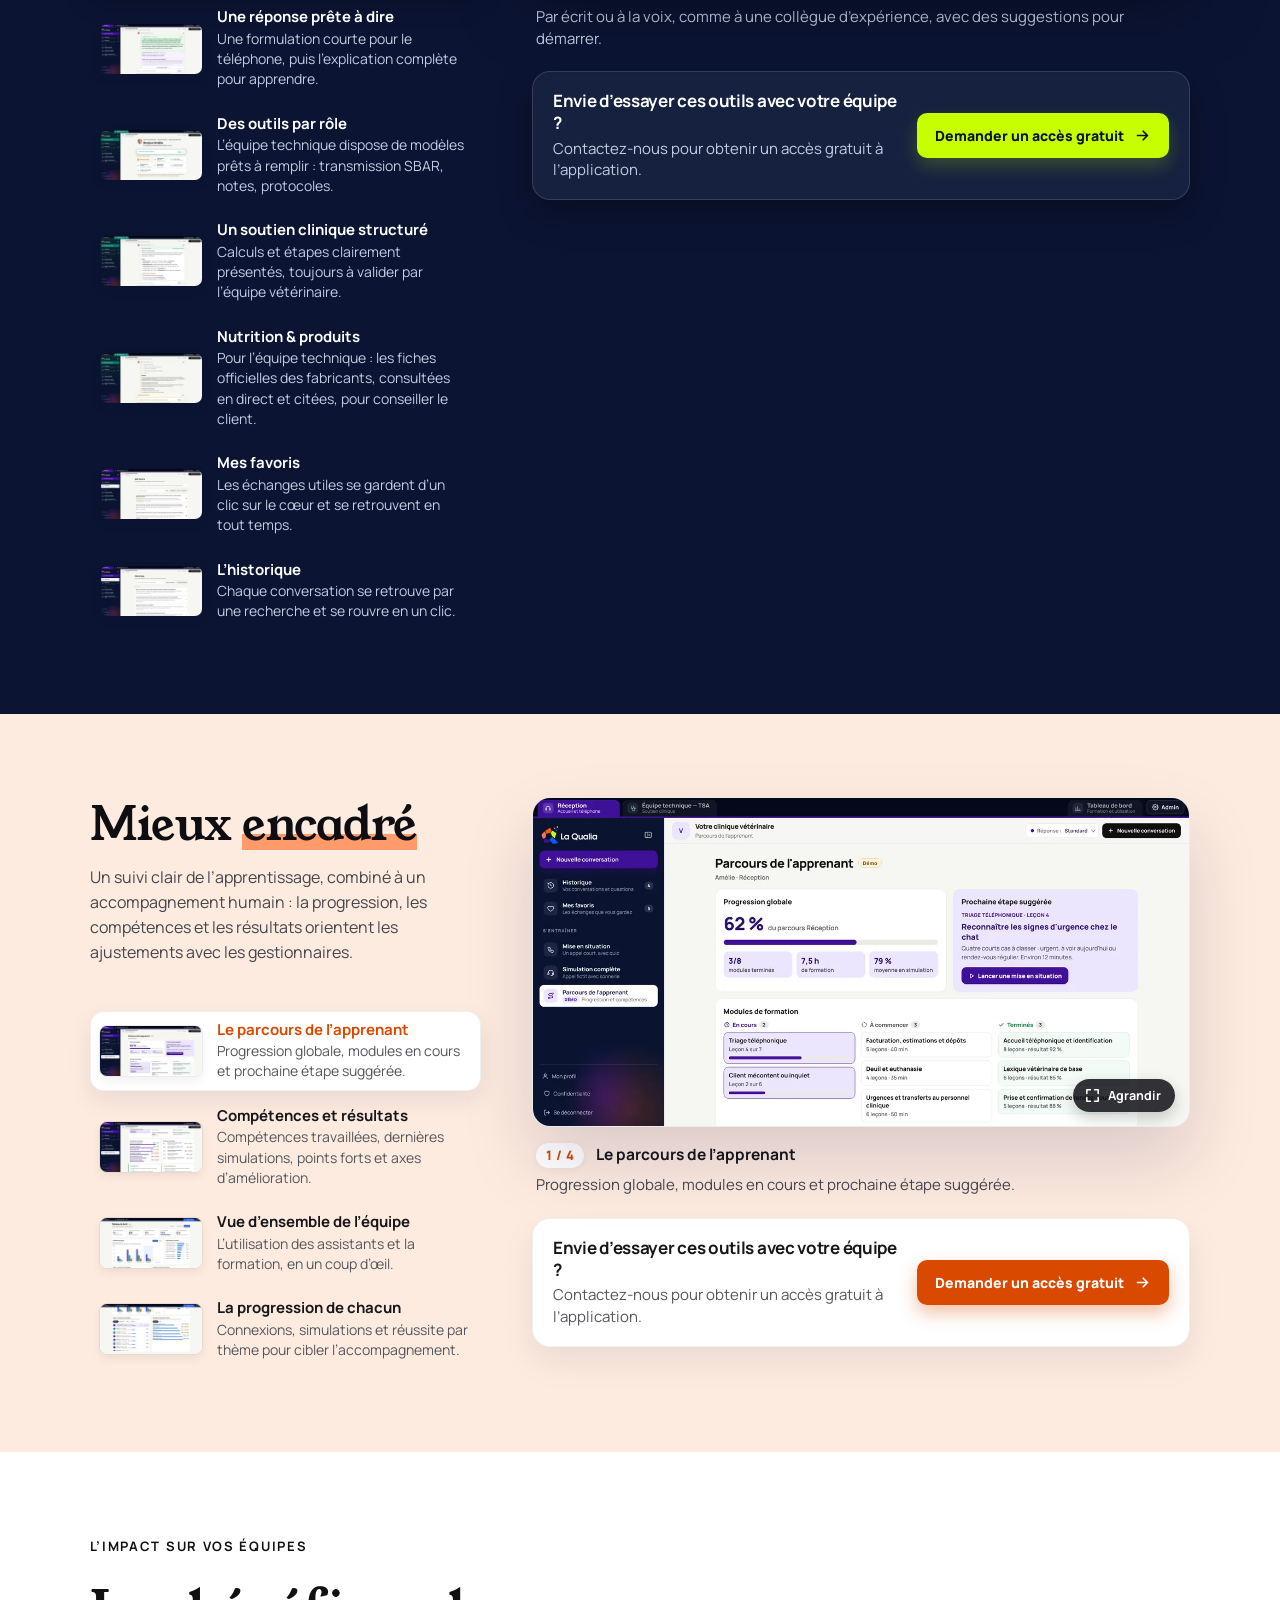
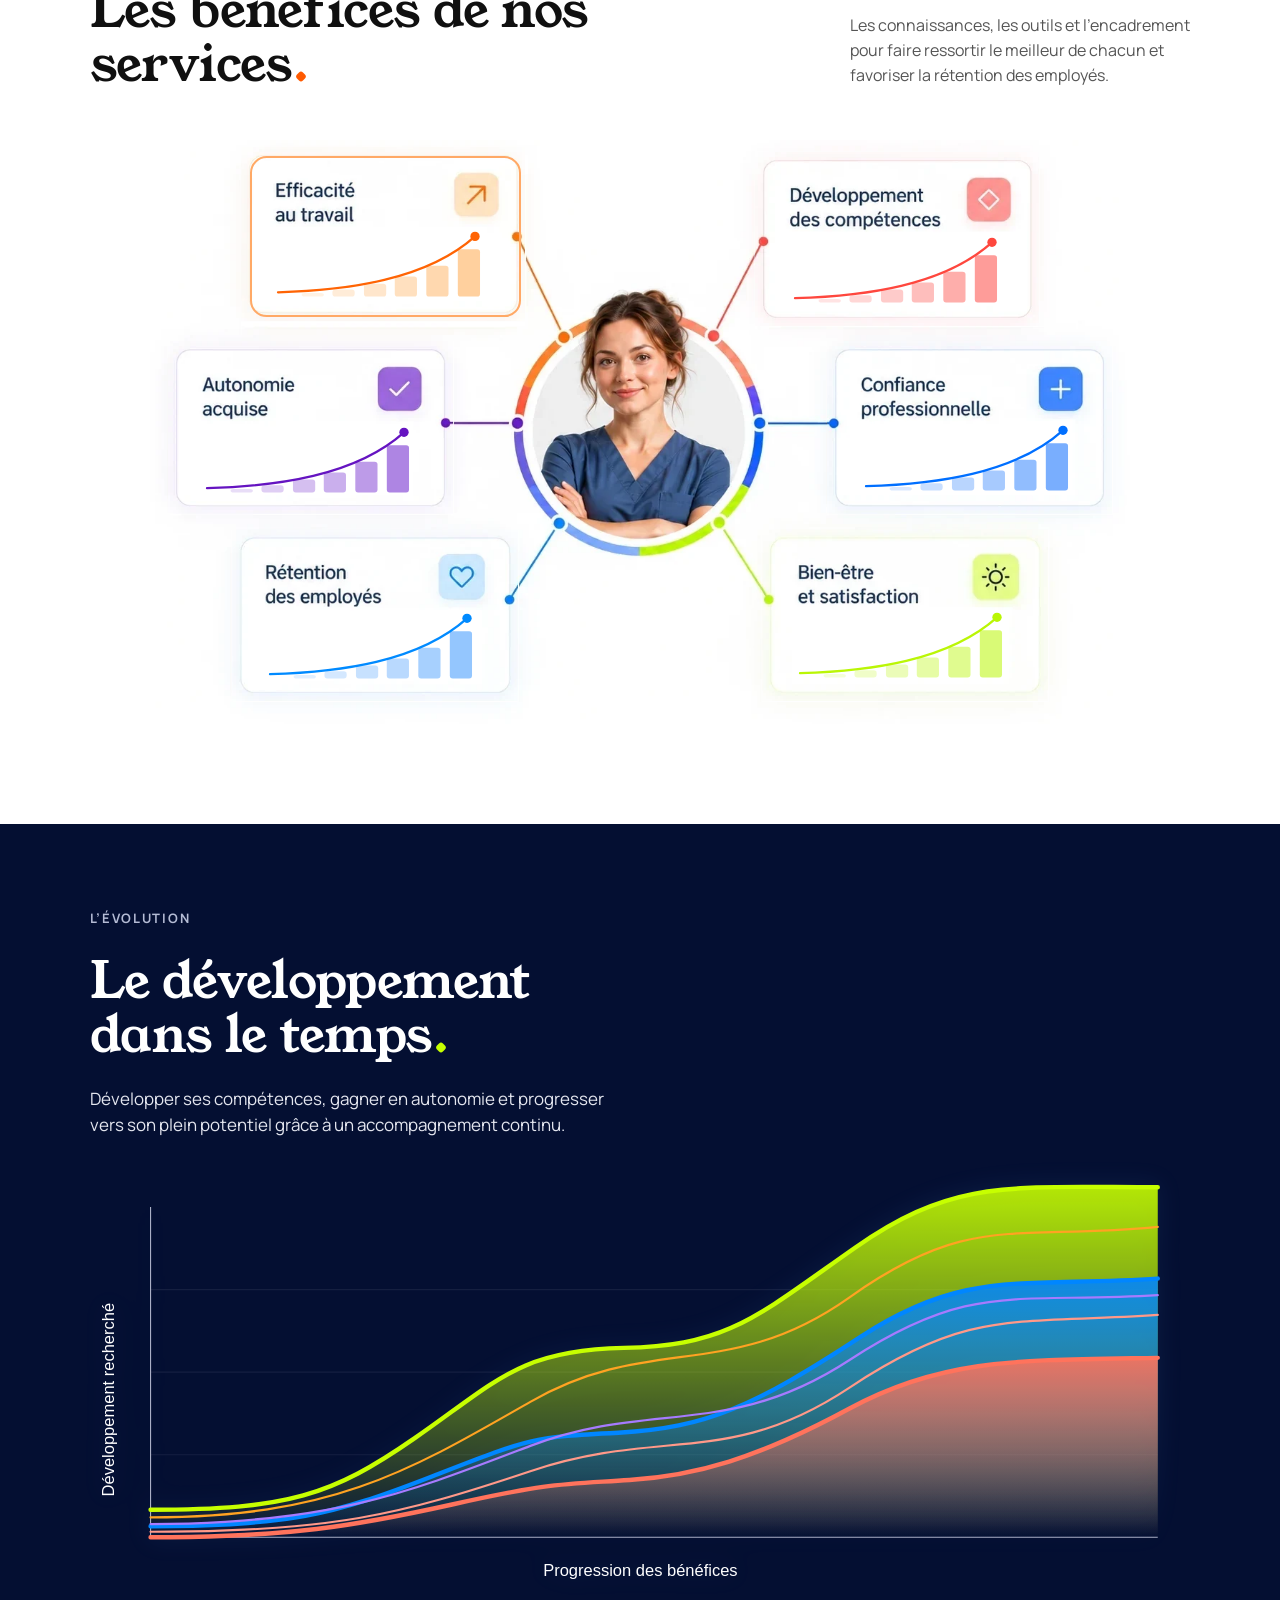
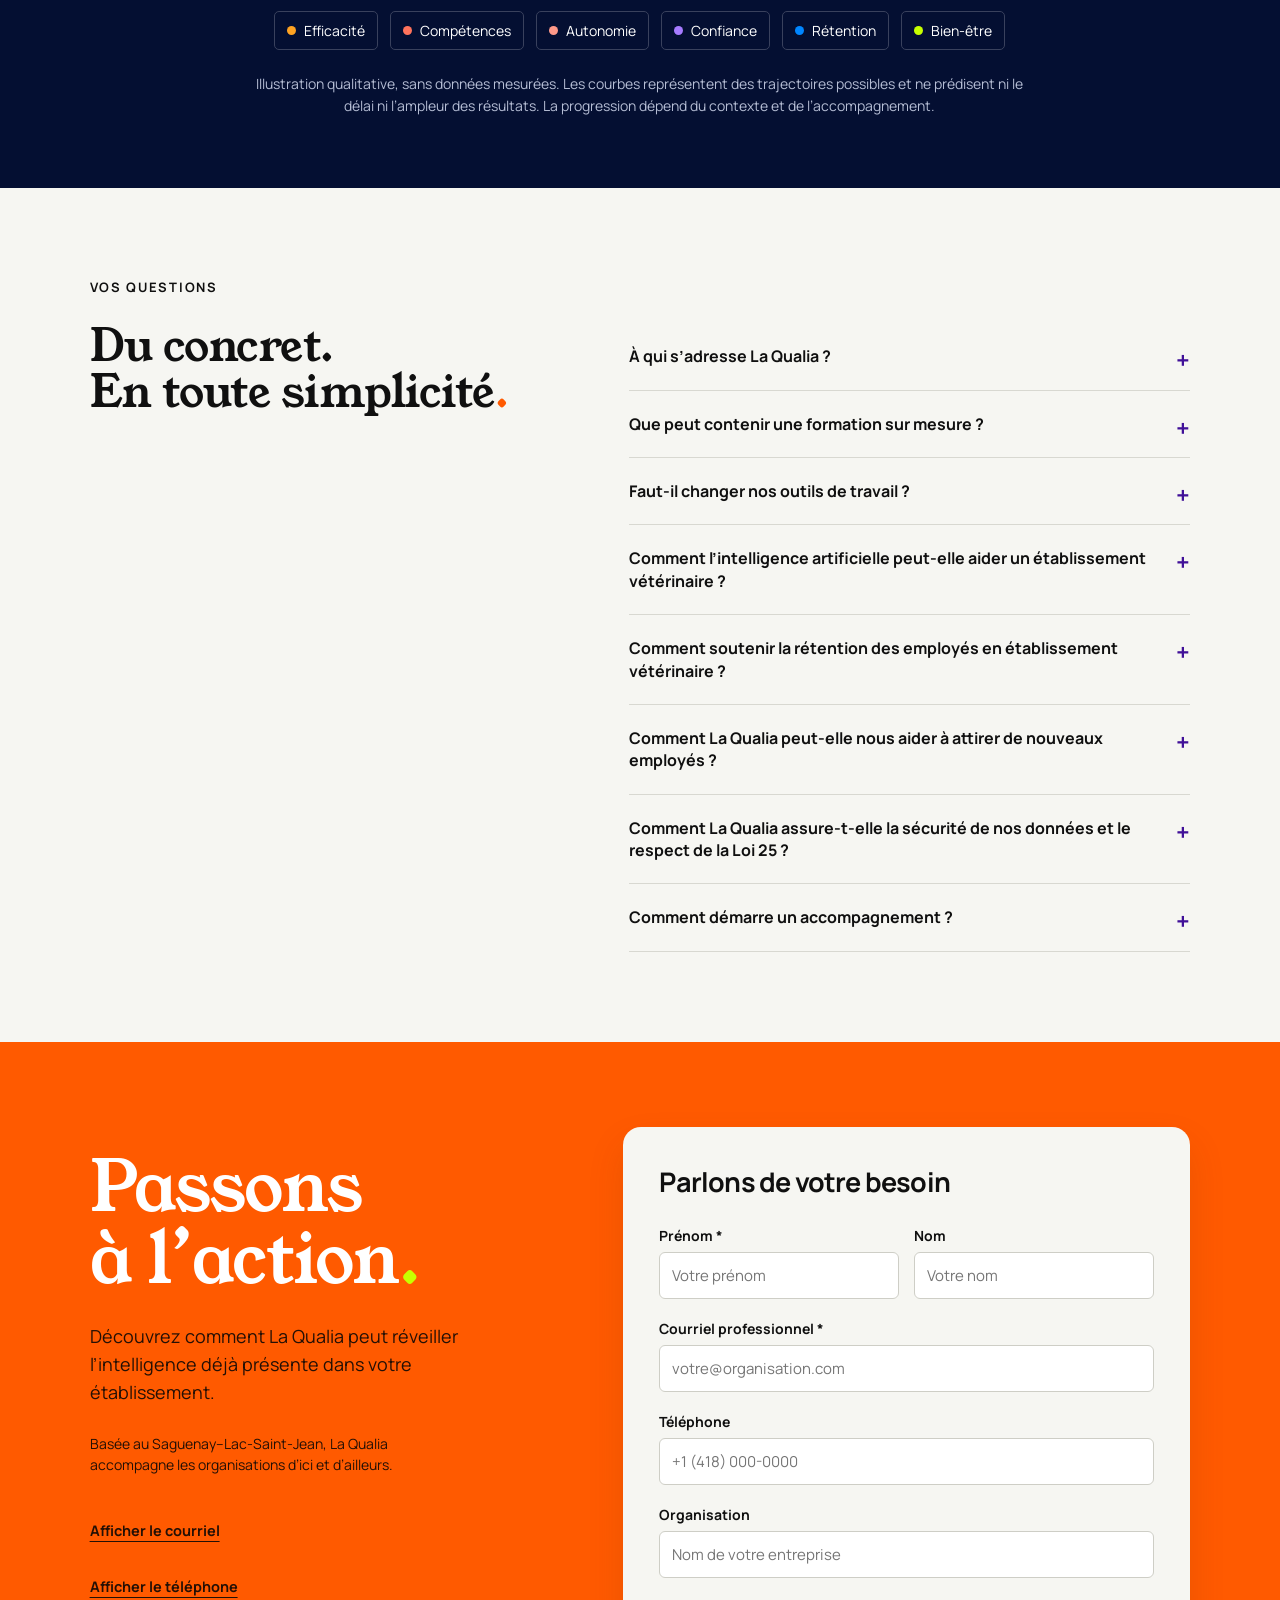
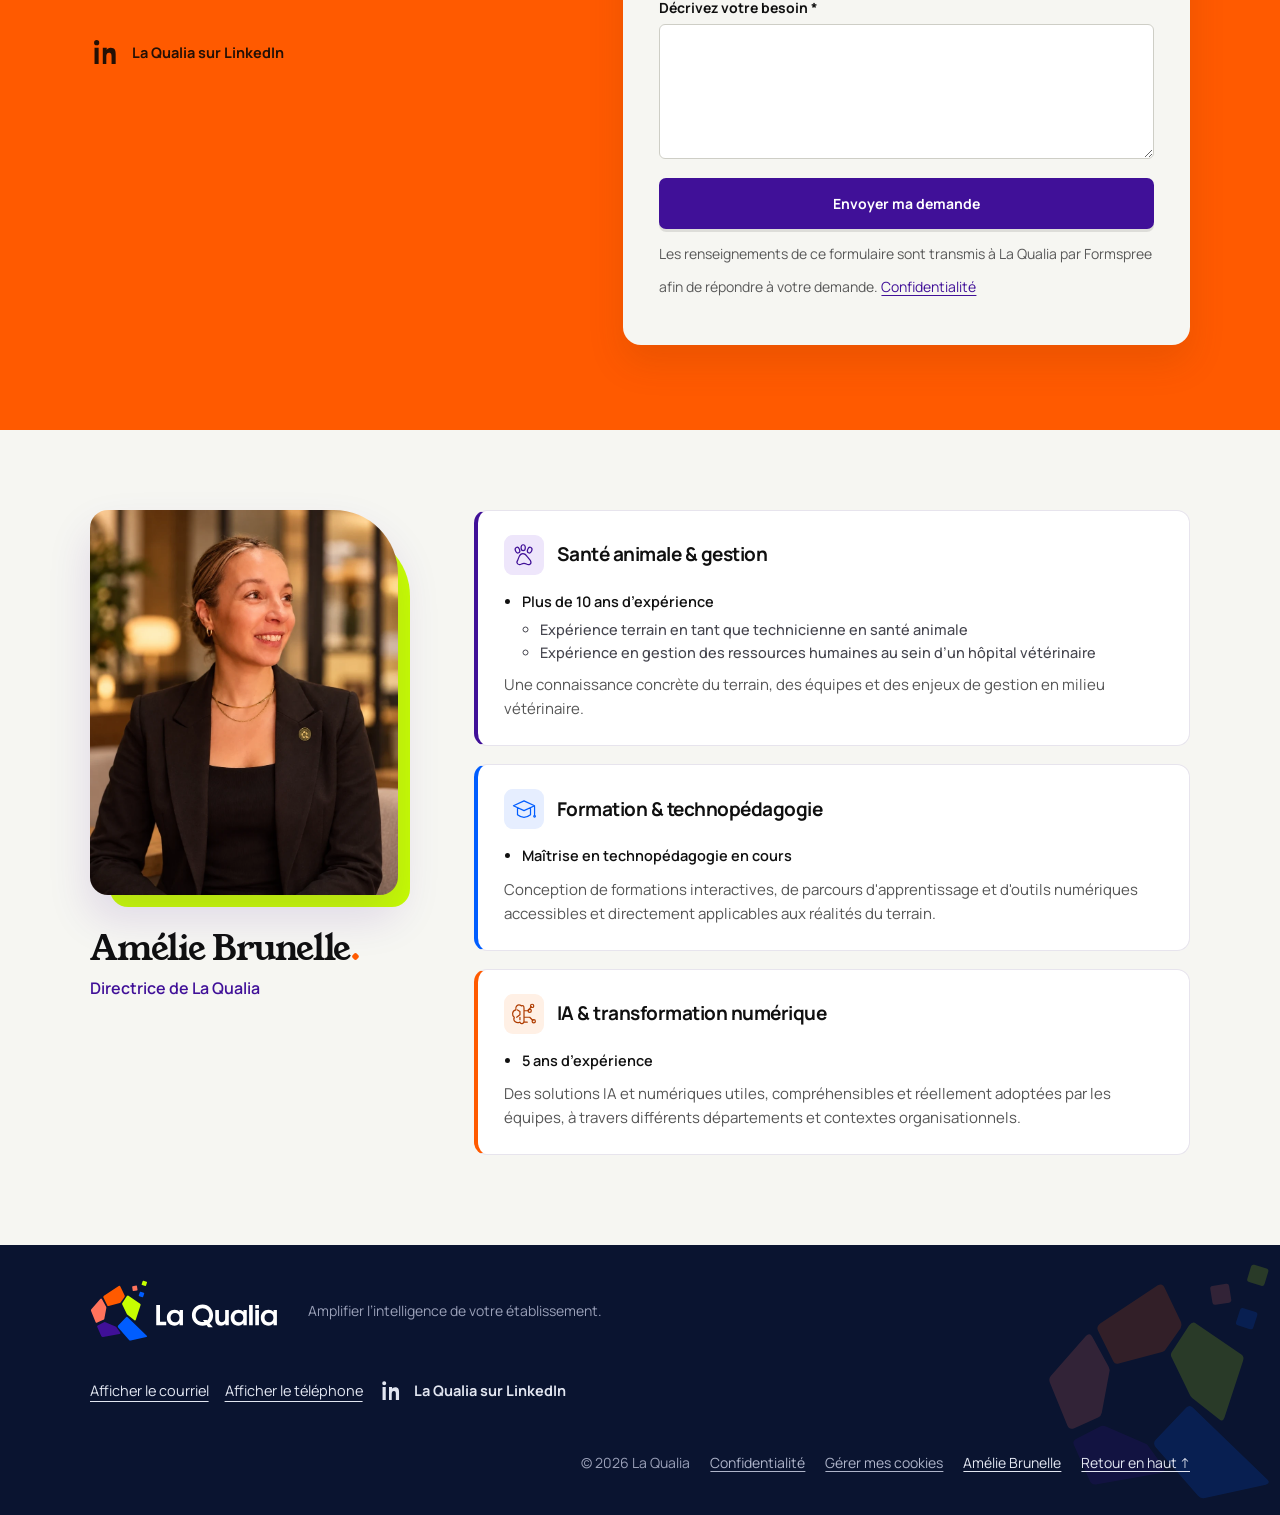
==== commit 1239c31b: "Site mobile : vignettes des captures plus grandes, recadrées sur le contenu Co-Authored-By: Claude O" ====
--- a/index.html
+++ b/index.html
@@ -6,7 +6,7 @@
 <meta name="description" content="Entreprise québécoise d’IA et de formation pour cliniques vétérinaires : assistants IA pour la réception et les TSA, formation sur mesure et rétention du personnel.">
 <meta name="theme-color" content="#f6f6f2"><link rel="canonical" href="https://laqualia.com/"><link rel="alternate" hreflang="fr-CA" href="https://laqualia.com/"><link rel="alternate" hreflang="en-CA" href="https://laqualia.com/en/"><link rel="alternate" hreflang="x-default" href="https://laqualia.com/">
 <meta property="og:locale" content="fr_CA"><meta property="og:locale:alternate" content="en_CA"><meta property="og:type" content="website"><meta property="og:url" content="https://laqualia.com/"><meta property="og:image" content="https://laqualia.com/assets/partage.png"><meta name="twitter:card" content="summary_large_image"><meta name="robots" content="index,follow,max-image-preview:large,max-snippet:-1"><meta property="og:site_name" content="La Qualia"><meta property="og:title" content="IA et formation pour cliniques vétérinaires au Québec | La Qualia"><meta property="og:description" content="Entreprise québécoise d’IA et de formation pour cliniques vétérinaires : assistants IA pour la réception et les TSA, formation sur mesure et rétention du personnel."><meta property="og:image:width" content="1200"><meta property="og:image:height" content="630"><meta property="og:image:alt" content="La Qualia : formation, intelligence artificielle et accompagnement humain pour établissements vétérinaires"><meta name="twitter:title" content="IA et formation pour cliniques vétérinaires au Québec | La Qualia"><meta name="twitter:description" content="Entreprise québécoise d’IA et de formation pour cliniques vétérinaires : assistants IA pour la réception et les TSA, formation sur mesure et rétention du personnel."><meta name="twitter:image" content="https://laqualia.com/assets/partage.png"><meta name="twitter:image:alt" content="La Qualia : formation, intelligence artificielle et accompagnement humain pour établissements vétérinaires">
-<link rel="icon" href="assets/favicon.svg?v=qfacette" type="image/svg+xml"><link rel="icon" href="assets/favicon.ico" sizes="any"><link rel="apple-touch-icon" href="assets/apple-touch-icon.png"><link rel="preconnect" href="https://fonts.googleapis.com"><link rel="preconnect" href="https://fonts.gstatic.com" crossorigin><link href="https://fonts.googleapis.com/css2?family=Young+Serif&family=Manrope:wght@400;500;600;700;800&display=swap" rel="stylesheet"><link rel="stylesheet" href="styles.css?v=20261022-cap"><script src="app.js?v=20261019-lev" defer></script><script src="leviers.js?v=20261022-cap" defer></script><script src="analytics.js?v=20261012-audit" defer></script>
+<link rel="icon" href="assets/favicon.svg?v=qfacette" type="image/svg+xml"><link rel="icon" href="assets/favicon.ico" sizes="any"><link rel="apple-touch-icon" href="assets/apple-touch-icon.png"><link rel="preconnect" href="https://fonts.googleapis.com"><link rel="preconnect" href="https://fonts.gstatic.com" crossorigin><link href="https://fonts.googleapis.com/css2?family=Young+Serif&family=Manrope:wght@400;500;600;700;800&display=swap" rel="stylesheet"><link rel="stylesheet" href="styles.css?v=20261022-mob"><script src="app.js?v=20261019-lev" defer></script><script src="leviers.js?v=20261022-cap" defer></script><script src="analytics.js?v=20261012-audit" defer></script>
 <script type="application/ld+json">{"@context":"https://schema.org","@graph":[{"@type":"Organization","@id":"https://laqualia.com/#organisation","name":"La Qualia","url":"https://laqualia.com/","logo":"https://laqualia.com/assets/logo-clair.png","image":"https://laqualia.com/assets/partage.png","description":"Entreprise québécoise d’IA et de formation pour cliniques vétérinaires : assistants IA pour la réception et les TSA, formation sur mesure et rétention du personnel.","knowsAbout":["établissements vétérinaires","intelligence artificielle","formation sur mesure","formation interactive","rétention des employés","transformation numérique","intégration des employés","transmission des connaissances"],"founder":{"@id":"https://laqualia.com/#amelie-brunelle"},"sameAs":["https://www.linkedin.com/company/la-qualia/about/?viewAsMember=true"],"areaServed":{"@type":"Country","name":"Canada"},"knowsLanguage":["fr-CA","en-CA"]},{"@type":"Person","@id":"https://laqualia.com/#amelie-brunelle","name":"Amélie Brunelle","jobTitle":"Directrice","image":"https://laqualia.com/assets/amelie-brunelle.webp","worksFor":{"@id":"https://laqualia.com/#organisation"},"knowsAbout":["santé animale","gestion en milieu vétérinaire","formation et technopédagogie","intelligence artificielle","transformation numérique"]},{"@type":"WebSite","@id":"https://laqualia.com/#site","url":"https://laqualia.com/","name":"La Qualia","inLanguage":"fr-CA","publisher":{"@id":"https://laqualia.com/#organisation"}},{"@type":"WebPage","@id":"https://laqualia.com/#page","url":"https://laqualia.com/","name":"IA et formation pour cliniques vétérinaires au Québec | La Qualia","description":"Entreprise québécoise d’IA et de formation pour cliniques vétérinaires : assistants IA pour la réception et les TSA, formation sur mesure et rétention du personnel.","inLanguage":"fr-CA","isPartOf":{"@id":"https://laqualia.com/#site"},"about":{"@id":"https://laqualia.com/#service"},"primaryImageOfPage":{"@type":"ImageObject","url":"https://laqualia.com/assets/hero-veterinaire.webp"},"keywords":"entreprise IA vétérinaire, intelligence artificielle clinique vétérinaire, formation vétérinaire, formation réceptionniste clinique vétérinaire, formation TSA, assistant IA vétérinaire, établissements vétérinaires, Québec, rétention des employés, transformation numérique"},{"@type":"Service","@id":"https://laqualia.com/#service","name":"Formation, intelligence artificielle et accompagnement des établissements vétérinaires","serviceType":"Formation sur mesure, assistants utilisant l’intelligence artificielle, automatisations et accompagnement humain","provider":{"@id":"https://laqualia.com/#organisation"},"audience":{"@type":"Audience","audienceType":"Établissements vétérinaires, gestionnaires et employés"},"description":"Des parcours de formation personnalisés, des accompagnants utilisant l’intelligence artificielle adaptés aux rôles et un suivi humain structuré pour soutenir l’intégration, la rétention des employés et la transformation numérique des établissements vétérinaires.","hasOfferCatalog":{"@type":"OfferCatalog","name":"Mieux formé, mieux outillé, mieux encadré","itemListElement":[{"@type":"Offer","itemOffered":{"@type":"Service","name":"Mieux formé : formation interactive sur mesure","description":"Portail de formation personnalisé, quiz interactifs, mises en situation et suivi de progression pour les gestionnaires."}},{"@type":"Offer","itemOffered":{"@type":"Service","name":"Mieux outillé : assistants utilisant l’intelligence artificielle","description":"Accompagnants adaptés à chaque rôle donnant accès à l’information et aux procédures au bon moment, avec des automatisations."}},{"@type":"Offer","itemOffered":{"@type":"Service","name":"Mieux encadré : suivi humain structuré","description":"Recueil de l’expérience des employés, analyse des besoins et ajustements en continu avec les gestionnaires."}}]},"areaServed":{"@type":"Country","name":"Canada"}},{"@type":"FAQPage","@id":"https://laqualia.com/#faq","inLanguage":"fr-CA","mainEntity":[{"@type":"Question","name":"À qui s’adresse La Qualia ?","acceptedAnswer":{"@type":"Answer","text":"Aux établissements vétérinaires qui souhaitent améliorer l’intégration, la formation et le soutien quotidien de leurs employés, tout en facilitant le travail des gestionnaires. Les solutions sont adaptées aux rôles, aux besoins et aux pratiques de chaque établissement."}},{"@type":"Question","name":"Que peut contenir une formation sur mesure ?","acceptedAnswer":{"@type":"Answer","text":"Des formations interactives conçues à partir de vos connaissances et de vos procédures internes, adaptées aux besoins de votre établissement : processus de travail, service à la clientèle, fonctionnement des urgences et bien plus. Chaque formation peut intégrer des quiz, des mises en situation et des activités interactives, avec un suivi statistique permettant aux gestionnaires de suivre la progression et les acquis des employés."}},{"@type":"Question","name":"Faut-il changer nos outils de travail ?","acceptedAnswer":{"@type":"Answer","text":"La Qualia privilégie une intégration dans votre environnement existant. Les possibilités et les contraintes techniques sont évaluées avant le déploiement pour limiter les nouvelles habitudes à adopter."}},{"@type":"Question","name":"Comment l’intelligence artificielle peut-elle aider un établissement vétérinaire ?","acceptedAnswer":{"@type":"Answer","text":"Des accompagnants utilisant l’intelligence artificielle donnent accès à l’information et aux procédures de votre établissement au moment où vos équipes en ont besoin, par exemple pour retrouver une procédure interne. Ils s’appuient sur vos contenus et ne remplacent pas le suivi humain, qui demeure une composante de la méthode : écoute des employés, analyse des besoins et ajustements avec les gestionnaires."}},{"@type":"Question","name":"Comment soutenir la rétention des employés en établissement vétérinaire ?","acceptedAnswer":{"@type":"Answer","text":"En soutenant l’intégration, le développement des compétences et l’engagement : un parcours de formation dès l’arrivée, des ressources accessibles au quotidien et un suivi humain qui recueille l’expérience des employés pour ajuster le soutien avec les gestionnaires. Ces bénéfices sont recherchés et suivis selon la réalité de votre établissement."}},{"@type":"Question","name":"Comment La Qualia peut-elle nous aider à attirer de nouveaux employés ?","acceptedAnswer":{"@type":"Answer","text":"Un établissement qui investit dans le développement de ses employés devient aussi plus attrayant pour les futurs candidats. En proposant une intégration structurée, des formations interactives et des outils accessibles au quotidien, vous montrez aux candidats qu’ils pourront apprendre, évoluer et se sentir soutenus dès leur arrivée. Un avantage concret pour vous démarquer comme employeur et favoriser la fidélisation de vos équipes."}},{"@type":"Question","name":"Comment La Qualia assure-t-elle la sécurité de nos données et le respect de la Loi 25 ?","acceptedAnswer":{"@type":"Answer","text":"La confidentialité de vos informations est une priorité. Chaque solution est conçue en tenant compte de votre environnement numérique, des accès autorisés et des exigences de la Loi 25. Nous privilégions l’utilisation de vos outils existants et limitons le traitement des renseignements personnels et clients au strict nécessaire. Les mesures de sécurité et les responsabilités sont définies avec votre établissement avant le déploiement."}},{"@type":"Question","name":"Comment démarre un accompagnement ?","acceptedAnswer":{"@type":"Answer","text":"Un échange permet de comprendre vos besoins, vos rôles et vos ressources existantes. Les composantes à déployer sont ensuite définies selon votre réalité, avec un suivi après leur mise en place."}}]}]}</script>
 </head>
 <body>
--- a/styles.css
+++ b/styles.css
@@ -928,8 +928,10 @@
  .lev-steps{flex-direction:row;overflow-x:auto;scroll-snap-type:x mandatory;gap:10px;margin:16px -16px 0;padding:4px 16px 10px;scrollbar-width:none}
  .lev-steps::-webkit-scrollbar{display:none}
  .lev-steps li{flex:0 0 auto;scroll-snap-align:start}
- .lev-step{grid-template-columns:1fr;width:132px;padding:6px;gap:6px}
- .lev-step img{width:100%}
+ .lev-step{grid-template-columns:1fr;width:150px;padding:6px;gap:6px}
+ /* Téléphone : vignette plus grande, recadrée sur le contenu (sans le menu de gauche ni les onglets) */
+ .lev-step img{width:100%;aspect-ratio:16/10;object-fit:cover;object-position:100% 40%}
+ .lev-step img[src*="f2-sonnerie"],.lev-step img[src*="e3-tableau"],.lev-step img[src*="e4-tableau"]{object-position:50% 40%}
  .ls-t small{display:none}
  .ls-t strong{font-size:12.5px}
 }
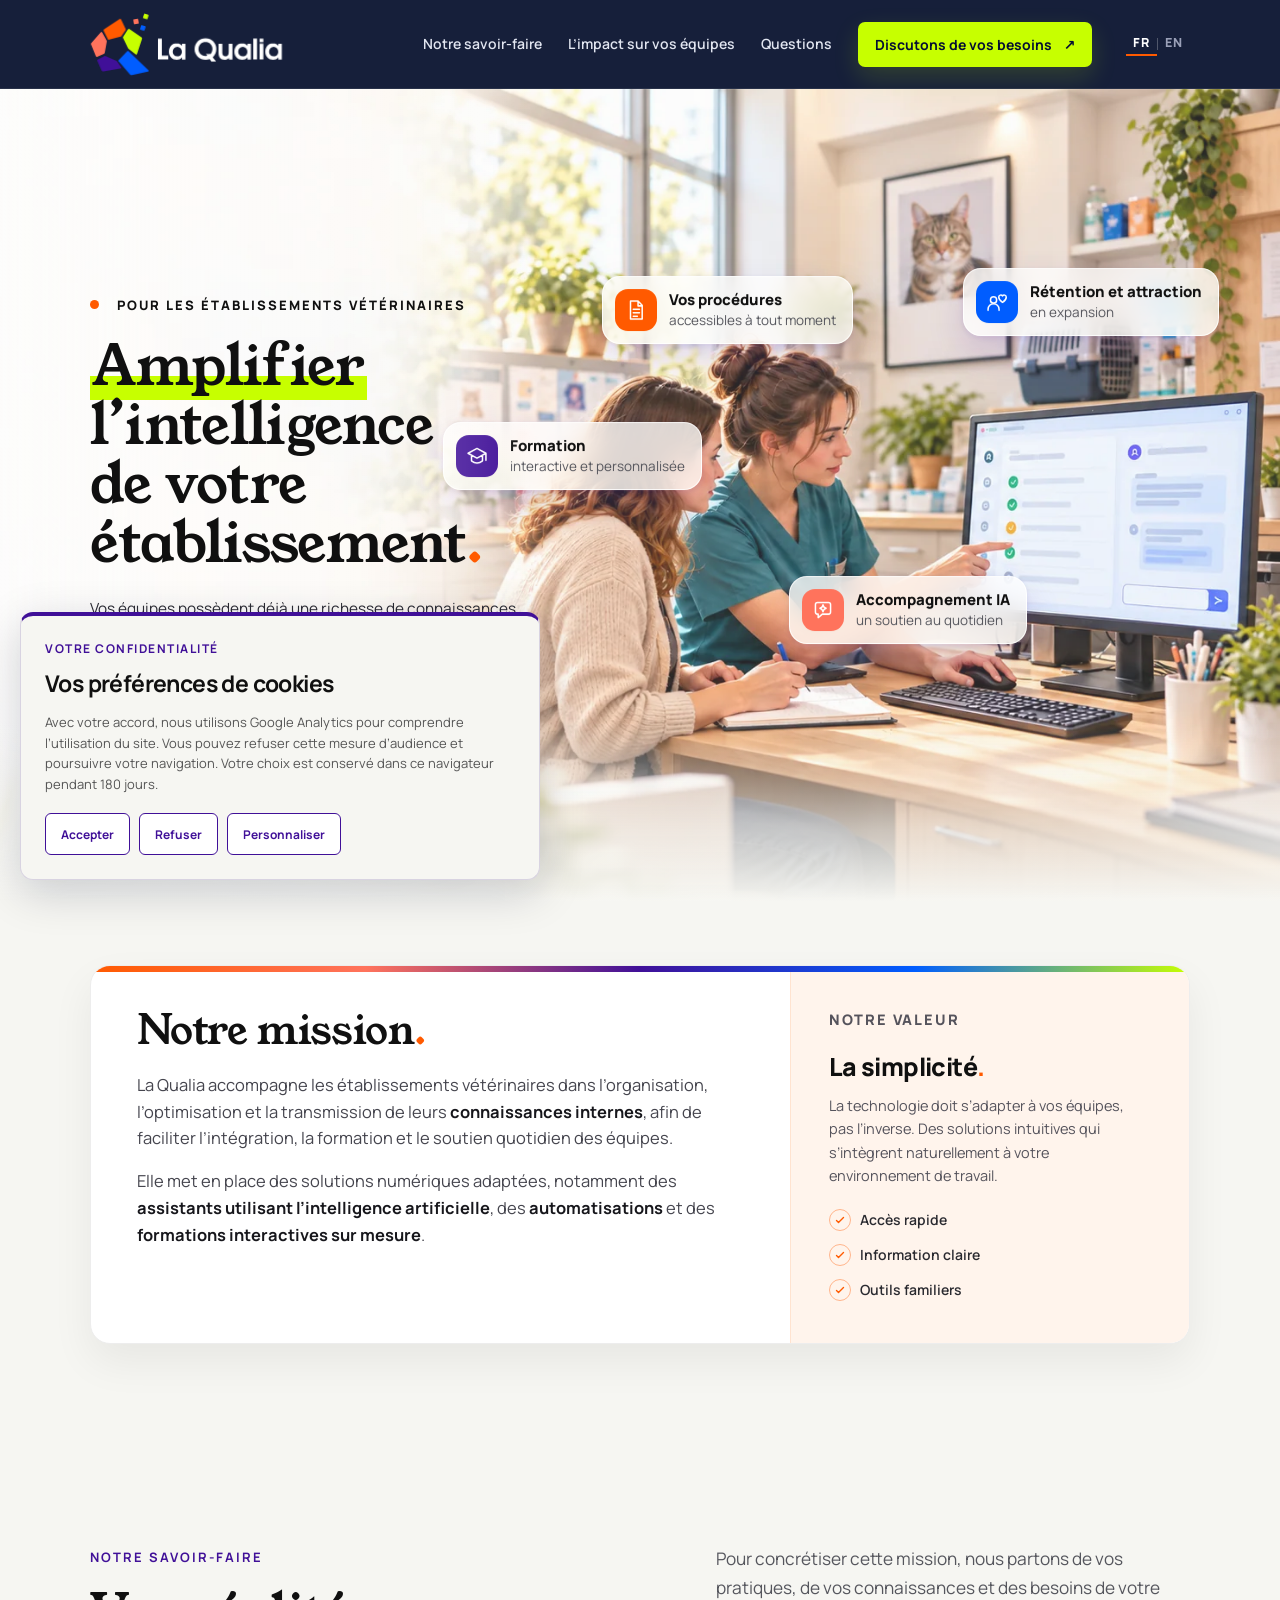
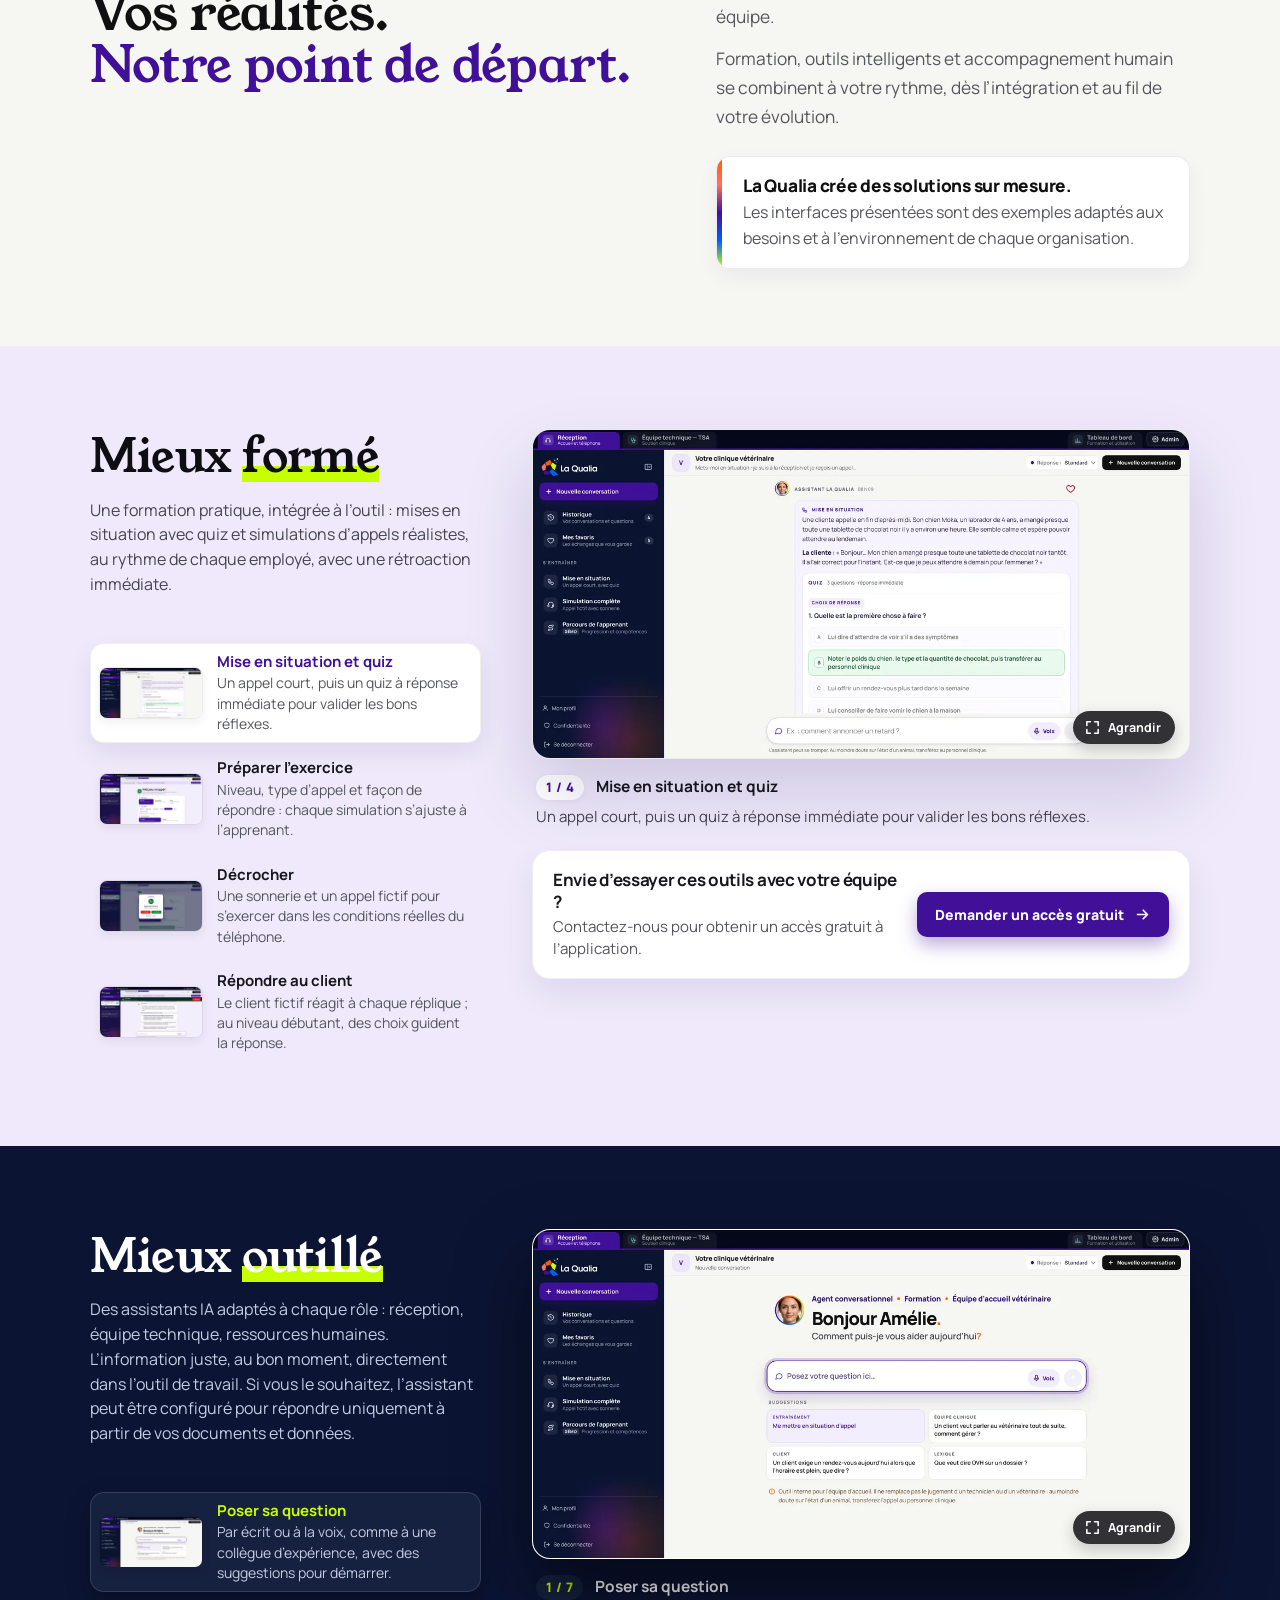
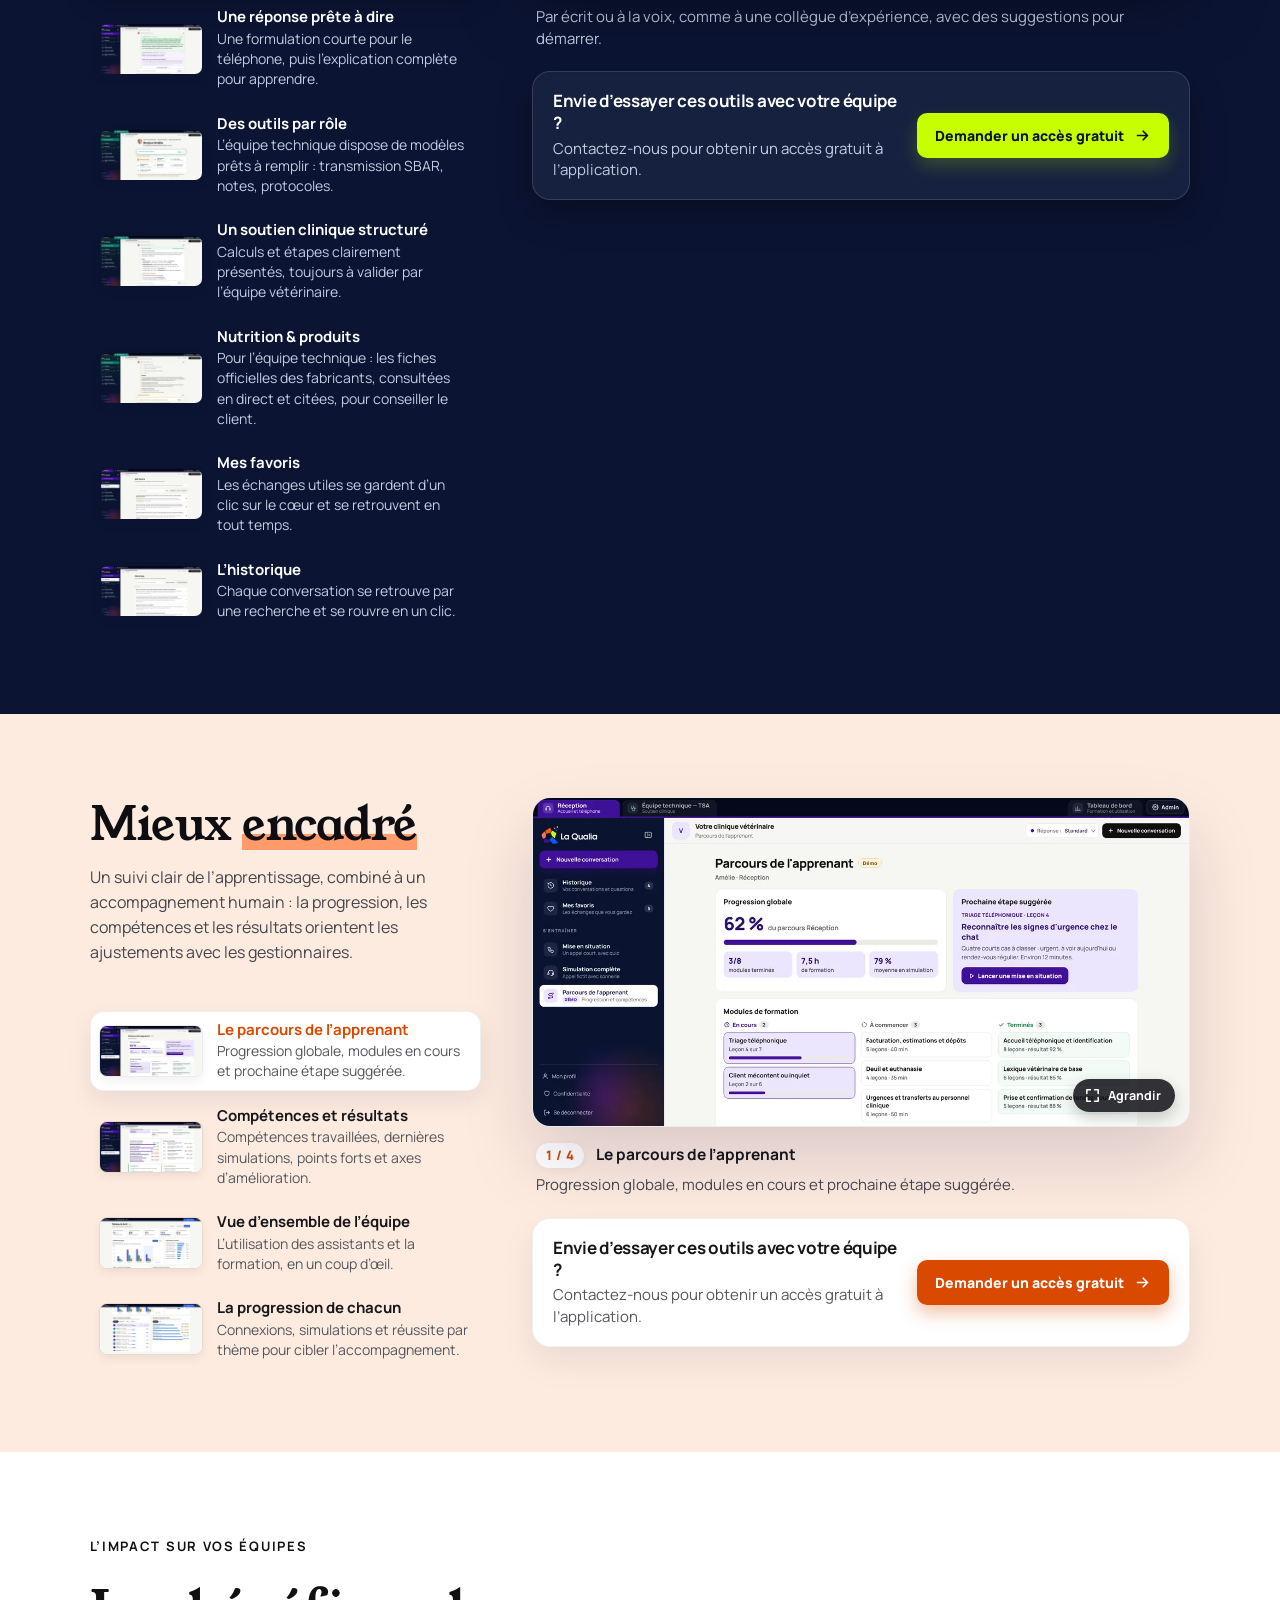
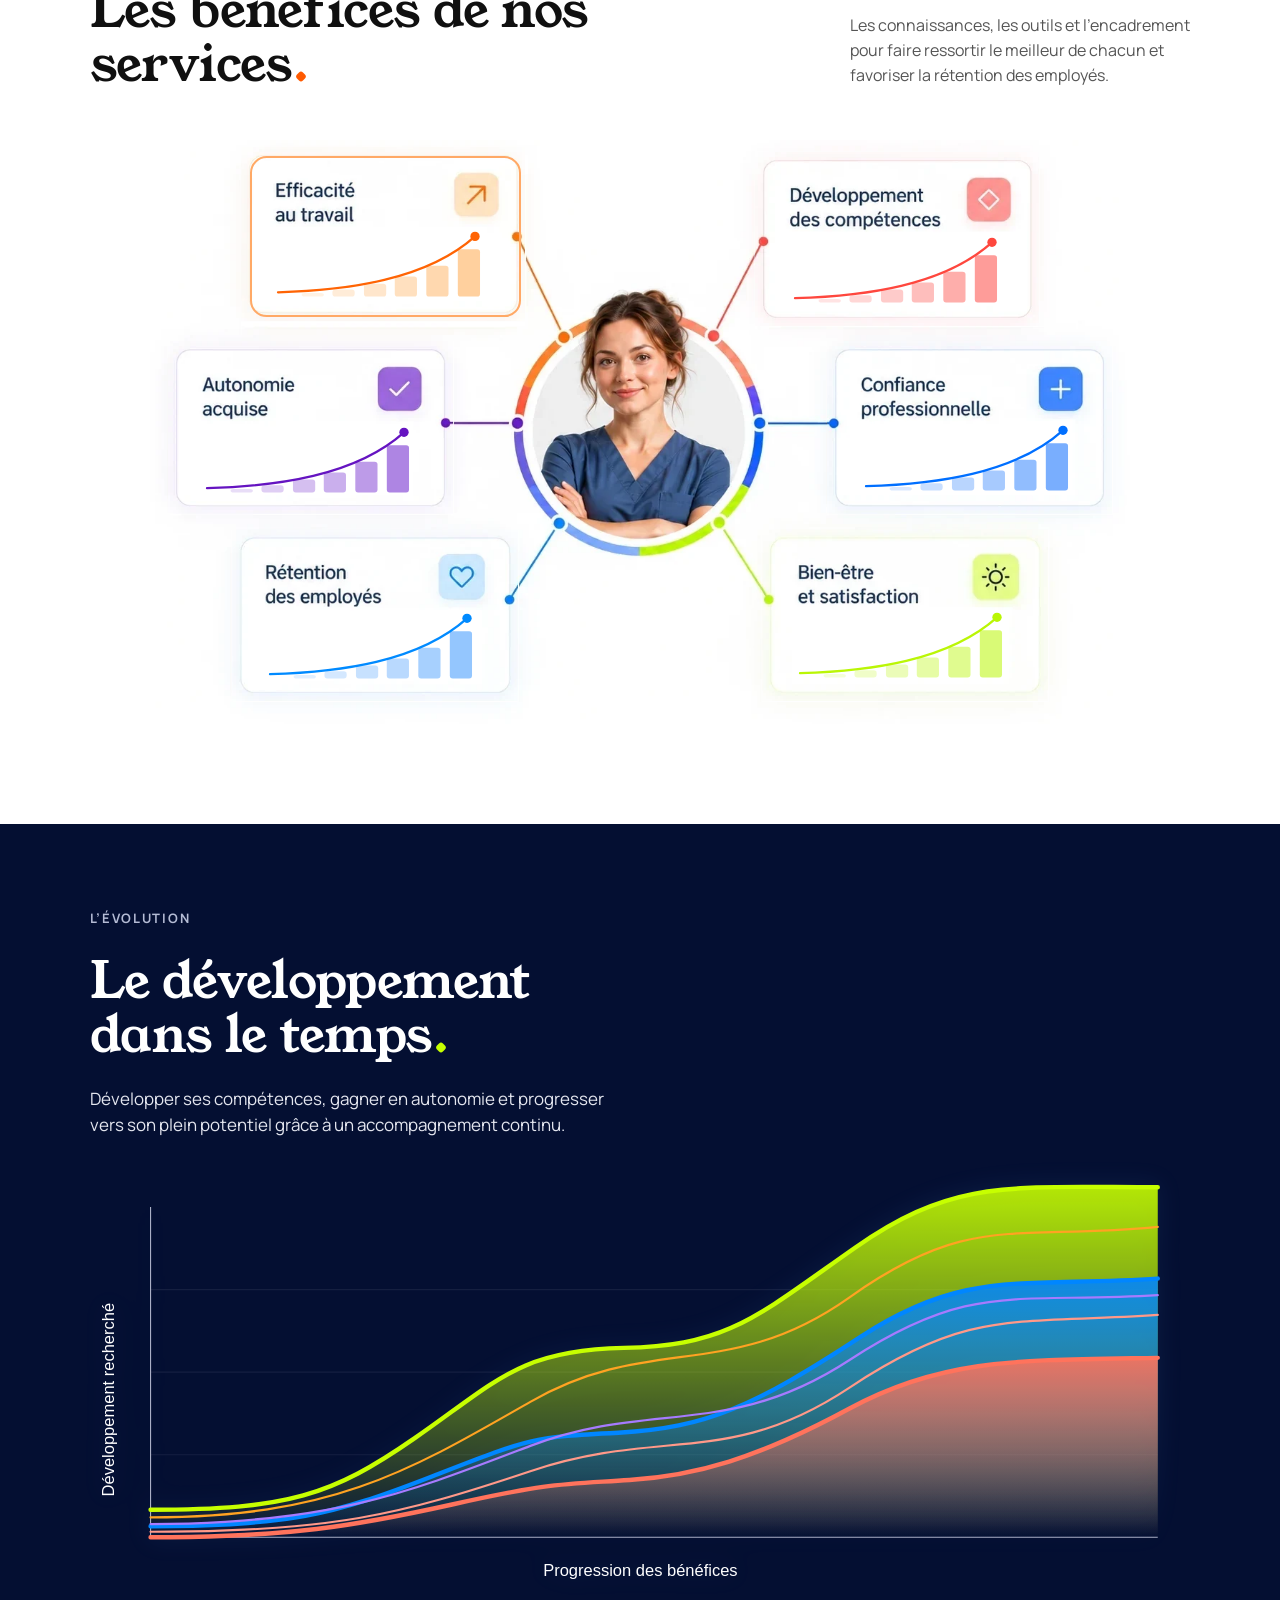
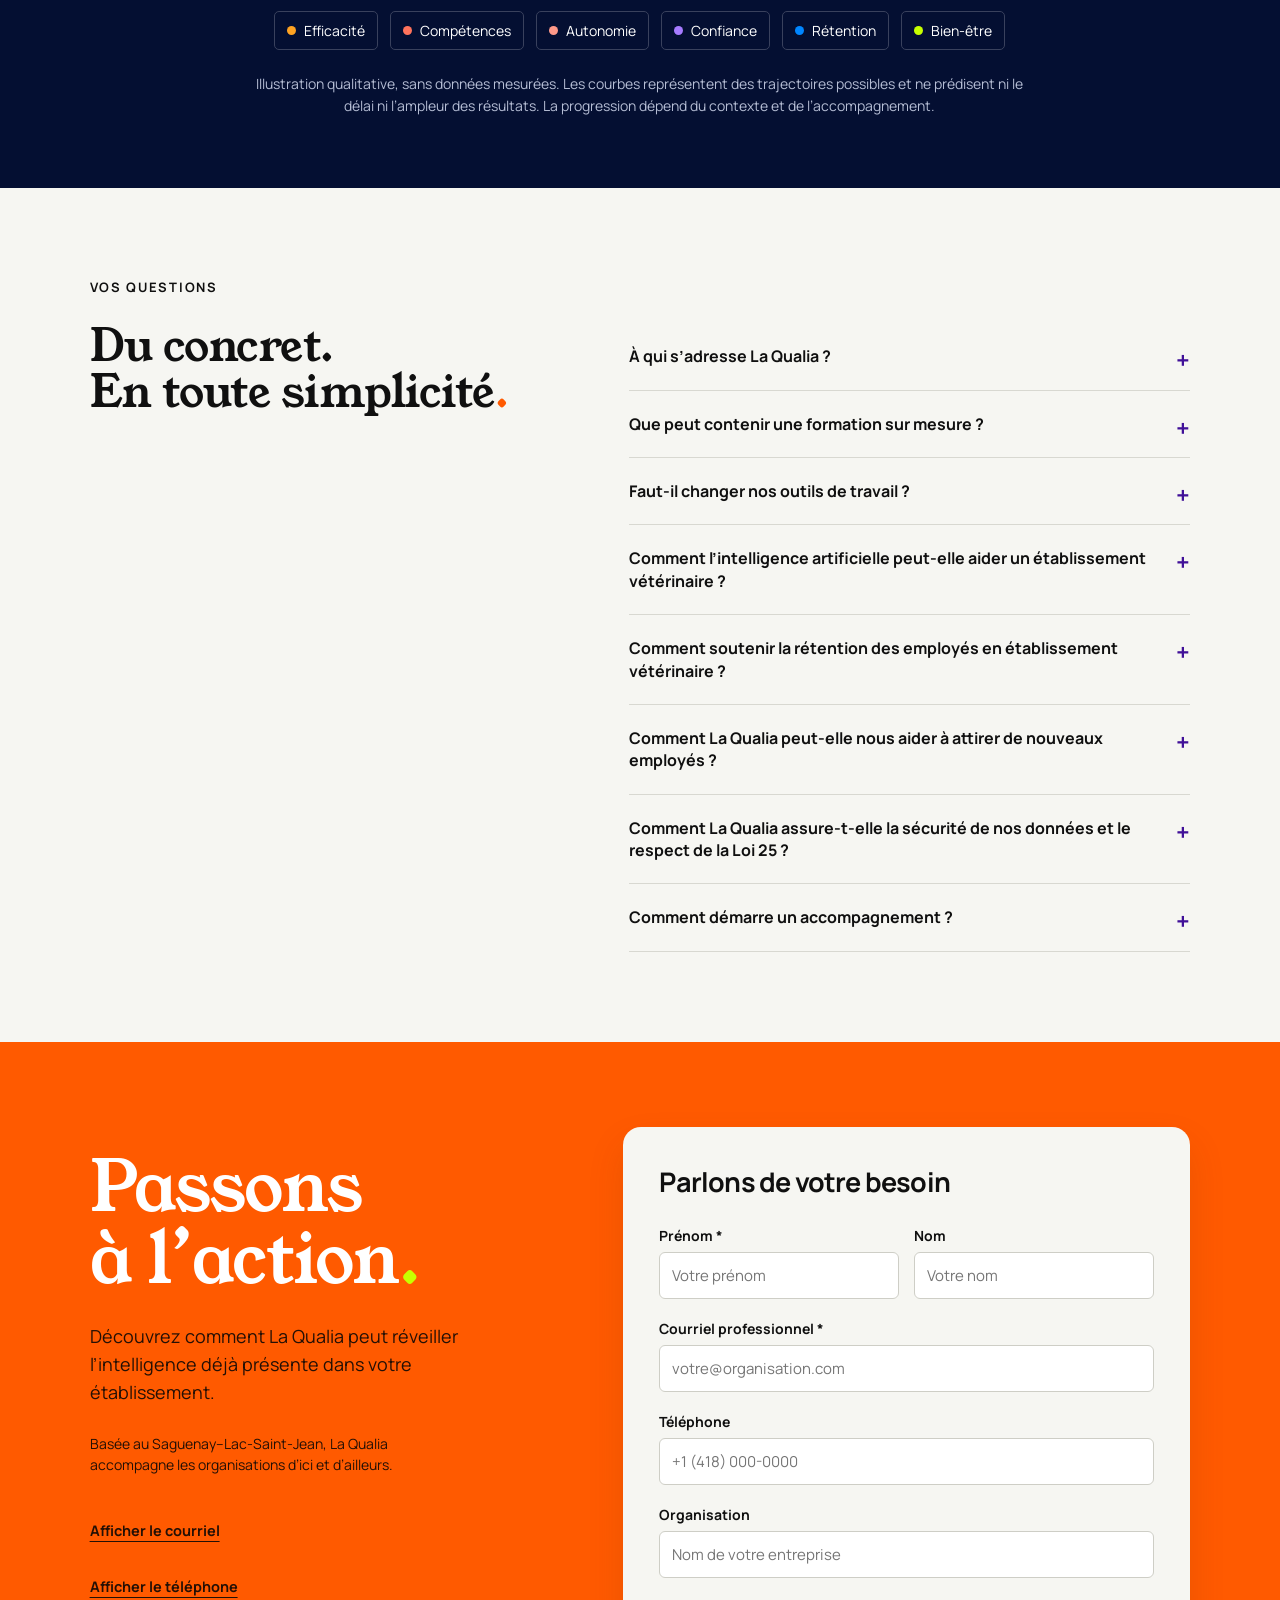
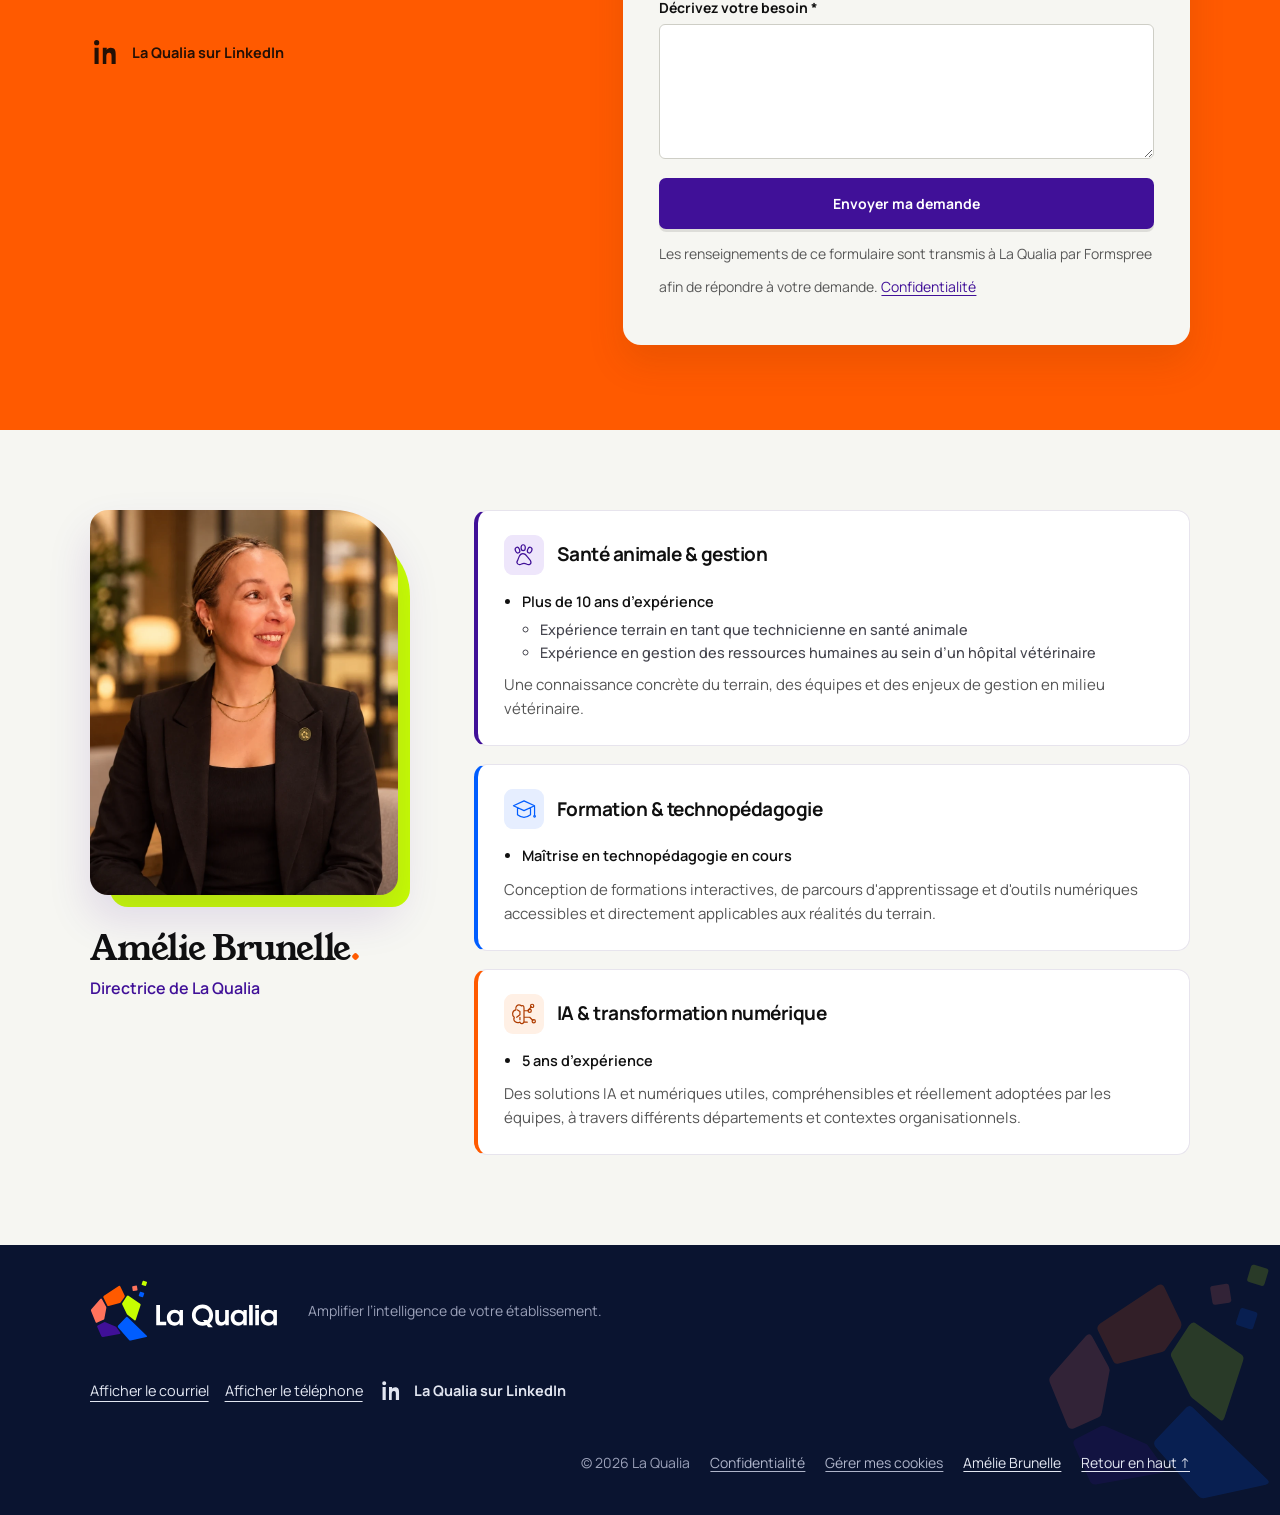
==== commit 7ca10b4e: "Site mobile : deux vignettes entières par écran, aucune coupée au bord Co-Authored-By: Claude Opus 5" ====
--- a/index.html
+++ b/index.html
@@ -6,7 +6,7 @@
 <meta name="description" content="Entreprise québécoise d’IA et de formation pour cliniques vétérinaires : assistants IA pour la réception et les TSA, formation sur mesure et rétention du personnel.">
 <meta name="theme-color" content="#f6f6f2"><link rel="canonical" href="https://laqualia.com/"><link rel="alternate" hreflang="fr-CA" href="https://laqualia.com/"><link rel="alternate" hreflang="en-CA" href="https://laqualia.com/en/"><link rel="alternate" hreflang="x-default" href="https://laqualia.com/">
 <meta property="og:locale" content="fr_CA"><meta property="og:locale:alternate" content="en_CA"><meta property="og:type" content="website"><meta property="og:url" content="https://laqualia.com/"><meta property="og:image" content="https://laqualia.com/assets/partage.png"><meta name="twitter:card" content="summary_large_image"><meta name="robots" content="index,follow,max-image-preview:large,max-snippet:-1"><meta property="og:site_name" content="La Qualia"><meta property="og:title" content="IA et formation pour cliniques vétérinaires au Québec | La Qualia"><meta property="og:description" content="Entreprise québécoise d’IA et de formation pour cliniques vétérinaires : assistants IA pour la réception et les TSA, formation sur mesure et rétention du personnel."><meta property="og:image:width" content="1200"><meta property="og:image:height" content="630"><meta property="og:image:alt" content="La Qualia : formation, intelligence artificielle et accompagnement humain pour établissements vétérinaires"><meta name="twitter:title" content="IA et formation pour cliniques vétérinaires au Québec | La Qualia"><meta name="twitter:description" content="Entreprise québécoise d’IA et de formation pour cliniques vétérinaires : assistants IA pour la réception et les TSA, formation sur mesure et rétention du personnel."><meta name="twitter:image" content="https://laqualia.com/assets/partage.png"><meta name="twitter:image:alt" content="La Qualia : formation, intelligence artificielle et accompagnement humain pour établissements vétérinaires">
-<link rel="icon" href="assets/favicon.svg?v=qfacette" type="image/svg+xml"><link rel="icon" href="assets/favicon.ico" sizes="any"><link rel="apple-touch-icon" href="assets/apple-touch-icon.png"><link rel="preconnect" href="https://fonts.googleapis.com"><link rel="preconnect" href="https://fonts.gstatic.com" crossorigin><link href="https://fonts.googleapis.com/css2?family=Young+Serif&family=Manrope:wght@400;500;600;700;800&display=swap" rel="stylesheet"><link rel="stylesheet" href="styles.css?v=20261022-mob"><script src="app.js?v=20261019-lev" defer></script><script src="leviers.js?v=20261022-cap" defer></script><script src="analytics.js?v=20261012-audit" defer></script>
+<link rel="icon" href="assets/favicon.svg?v=qfacette" type="image/svg+xml"><link rel="icon" href="assets/favicon.ico" sizes="any"><link rel="apple-touch-icon" href="assets/apple-touch-icon.png"><link rel="preconnect" href="https://fonts.googleapis.com"><link rel="preconnect" href="https://fonts.gstatic.com" crossorigin><link href="https://fonts.googleapis.com/css2?family=Young+Serif&family=Manrope:wght@400;500;600;700;800&display=swap" rel="stylesheet"><link rel="stylesheet" href="styles.css?v=20261022-mob2"><script src="app.js?v=20261019-lev" defer></script><script src="leviers.js?v=20261022-cap" defer></script><script src="analytics.js?v=20261012-audit" defer></script>
 <script type="application/ld+json">{"@context":"https://schema.org","@graph":[{"@type":"Organization","@id":"https://laqualia.com/#organisation","name":"La Qualia","url":"https://laqualia.com/","logo":"https://laqualia.com/assets/logo-clair.png","image":"https://laqualia.com/assets/partage.png","description":"Entreprise québécoise d’IA et de formation pour cliniques vétérinaires : assistants IA pour la réception et les TSA, formation sur mesure et rétention du personnel.","knowsAbout":["établissements vétérinaires","intelligence artificielle","formation sur mesure","formation interactive","rétention des employés","transformation numérique","intégration des employés","transmission des connaissances"],"founder":{"@id":"https://laqualia.com/#amelie-brunelle"},"sameAs":["https://www.linkedin.com/company/la-qualia/about/?viewAsMember=true"],"areaServed":{"@type":"Country","name":"Canada"},"knowsLanguage":["fr-CA","en-CA"]},{"@type":"Person","@id":"https://laqualia.com/#amelie-brunelle","name":"Amélie Brunelle","jobTitle":"Directrice","image":"https://laqualia.com/assets/amelie-brunelle.webp","worksFor":{"@id":"https://laqualia.com/#organisation"},"knowsAbout":["santé animale","gestion en milieu vétérinaire","formation et technopédagogie","intelligence artificielle","transformation numérique"]},{"@type":"WebSite","@id":"https://laqualia.com/#site","url":"https://laqualia.com/","name":"La Qualia","inLanguage":"fr-CA","publisher":{"@id":"https://laqualia.com/#organisation"}},{"@type":"WebPage","@id":"https://laqualia.com/#page","url":"https://laqualia.com/","name":"IA et formation pour cliniques vétérinaires au Québec | La Qualia","description":"Entreprise québécoise d’IA et de formation pour cliniques vétérinaires : assistants IA pour la réception et les TSA, formation sur mesure et rétention du personnel.","inLanguage":"fr-CA","isPartOf":{"@id":"https://laqualia.com/#site"},"about":{"@id":"https://laqualia.com/#service"},"primaryImageOfPage":{"@type":"ImageObject","url":"https://laqualia.com/assets/hero-veterinaire.webp"},"keywords":"entreprise IA vétérinaire, intelligence artificielle clinique vétérinaire, formation vétérinaire, formation réceptionniste clinique vétérinaire, formation TSA, assistant IA vétérinaire, établissements vétérinaires, Québec, rétention des employés, transformation numérique"},{"@type":"Service","@id":"https://laqualia.com/#service","name":"Formation, intelligence artificielle et accompagnement des établissements vétérinaires","serviceType":"Formation sur mesure, assistants utilisant l’intelligence artificielle, automatisations et accompagnement humain","provider":{"@id":"https://laqualia.com/#organisation"},"audience":{"@type":"Audience","audienceType":"Établissements vétérinaires, gestionnaires et employés"},"description":"Des parcours de formation personnalisés, des accompagnants utilisant l’intelligence artificielle adaptés aux rôles et un suivi humain structuré pour soutenir l’intégration, la rétention des employés et la transformation numérique des établissements vétérinaires.","hasOfferCatalog":{"@type":"OfferCatalog","name":"Mieux formé, mieux outillé, mieux encadré","itemListElement":[{"@type":"Offer","itemOffered":{"@type":"Service","name":"Mieux formé : formation interactive sur mesure","description":"Portail de formation personnalisé, quiz interactifs, mises en situation et suivi de progression pour les gestionnaires."}},{"@type":"Offer","itemOffered":{"@type":"Service","name":"Mieux outillé : assistants utilisant l’intelligence artificielle","description":"Accompagnants adaptés à chaque rôle donnant accès à l’information et aux procédures au bon moment, avec des automatisations."}},{"@type":"Offer","itemOffered":{"@type":"Service","name":"Mieux encadré : suivi humain structuré","description":"Recueil de l’expérience des employés, analyse des besoins et ajustements en continu avec les gestionnaires."}}]},"areaServed":{"@type":"Country","name":"Canada"}},{"@type":"FAQPage","@id":"https://laqualia.com/#faq","inLanguage":"fr-CA","mainEntity":[{"@type":"Question","name":"À qui s’adresse La Qualia ?","acceptedAnswer":{"@type":"Answer","text":"Aux établissements vétérinaires qui souhaitent améliorer l’intégration, la formation et le soutien quotidien de leurs employés, tout en facilitant le travail des gestionnaires. Les solutions sont adaptées aux rôles, aux besoins et aux pratiques de chaque établissement."}},{"@type":"Question","name":"Que peut contenir une formation sur mesure ?","acceptedAnswer":{"@type":"Answer","text":"Des formations interactives conçues à partir de vos connaissances et de vos procédures internes, adaptées aux besoins de votre établissement : processus de travail, service à la clientèle, fonctionnement des urgences et bien plus. Chaque formation peut intégrer des quiz, des mises en situation et des activités interactives, avec un suivi statistique permettant aux gestionnaires de suivre la progression et les acquis des employés."}},{"@type":"Question","name":"Faut-il changer nos outils de travail ?","acceptedAnswer":{"@type":"Answer","text":"La Qualia privilégie une intégration dans votre environnement existant. Les possibilités et les contraintes techniques sont évaluées avant le déploiement pour limiter les nouvelles habitudes à adopter."}},{"@type":"Question","name":"Comment l’intelligence artificielle peut-elle aider un établissement vétérinaire ?","acceptedAnswer":{"@type":"Answer","text":"Des accompagnants utilisant l’intelligence artificielle donnent accès à l’information et aux procédures de votre établissement au moment où vos équipes en ont besoin, par exemple pour retrouver une procédure interne. Ils s’appuient sur vos contenus et ne remplacent pas le suivi humain, qui demeure une composante de la méthode : écoute des employés, analyse des besoins et ajustements avec les gestionnaires."}},{"@type":"Question","name":"Comment soutenir la rétention des employés en établissement vétérinaire ?","acceptedAnswer":{"@type":"Answer","text":"En soutenant l’intégration, le développement des compétences et l’engagement : un parcours de formation dès l’arrivée, des ressources accessibles au quotidien et un suivi humain qui recueille l’expérience des employés pour ajuster le soutien avec les gestionnaires. Ces bénéfices sont recherchés et suivis selon la réalité de votre établissement."}},{"@type":"Question","name":"Comment La Qualia peut-elle nous aider à attirer de nouveaux employés ?","acceptedAnswer":{"@type":"Answer","text":"Un établissement qui investit dans le développement de ses employés devient aussi plus attrayant pour les futurs candidats. En proposant une intégration structurée, des formations interactives et des outils accessibles au quotidien, vous montrez aux candidats qu’ils pourront apprendre, évoluer et se sentir soutenus dès leur arrivée. Un avantage concret pour vous démarquer comme employeur et favoriser la fidélisation de vos équipes."}},{"@type":"Question","name":"Comment La Qualia assure-t-elle la sécurité de nos données et le respect de la Loi 25 ?","acceptedAnswer":{"@type":"Answer","text":"La confidentialité de vos informations est une priorité. Chaque solution est conçue en tenant compte de votre environnement numérique, des accès autorisés et des exigences de la Loi 25. Nous privilégions l’utilisation de vos outils existants et limitons le traitement des renseignements personnels et clients au strict nécessaire. Les mesures de sécurité et les responsabilités sont définies avec votre établissement avant le déploiement."}},{"@type":"Question","name":"Comment démarre un accompagnement ?","acceptedAnswer":{"@type":"Answer","text":"Un échange permet de comprendre vos besoins, vos rôles et vos ressources existantes. Les composantes à déployer sont ensuite définies selon votre réalité, avec un suivi après leur mise en place."}}]}]}</script>
 </head>
 <body>
--- a/styles.css
+++ b/styles.css
@@ -925,10 +925,10 @@
  .lev .lev-copy .pil-feats{justify-content:center}
  .lev-fig{position:static;margin-top:22px}
  .lev-nav{opacity:1;width:38px;height:38px}
- .lev-steps{flex-direction:row;overflow-x:auto;scroll-snap-type:x mandatory;gap:10px;margin:16px -16px 0;padding:4px 16px 10px;scrollbar-width:none}
+ .lev-steps{flex-direction:row;overflow-x:auto;scroll-snap-type:x mandatory;scroll-padding-inline:16px;gap:18px;margin:16px -16px 0;padding:4px 16px 10px;scrollbar-width:none}
  .lev-steps::-webkit-scrollbar{display:none}
- .lev-steps li{flex:0 0 auto;scroll-snap-align:start}
- .lev-step{grid-template-columns:1fr;width:150px;padding:6px;gap:6px}
+ .lev-steps li{flex:0 0 calc(50% - 9px);scroll-snap-align:start}
+ .lev-step{grid-template-columns:1fr;width:100%;height:100%;padding:6px;gap:6px}
  /* Téléphone : vignette plus grande, recadrée sur le contenu (sans le menu de gauche ni les onglets) */
  .lev-step img{width:100%;aspect-ratio:16/10;object-fit:cover;object-position:100% 40%}
  .lev-step img[src*="f2-sonnerie"],.lev-step img[src*="e3-tableau"],.lev-step img[src*="e4-tableau"]{object-position:50% 40%}
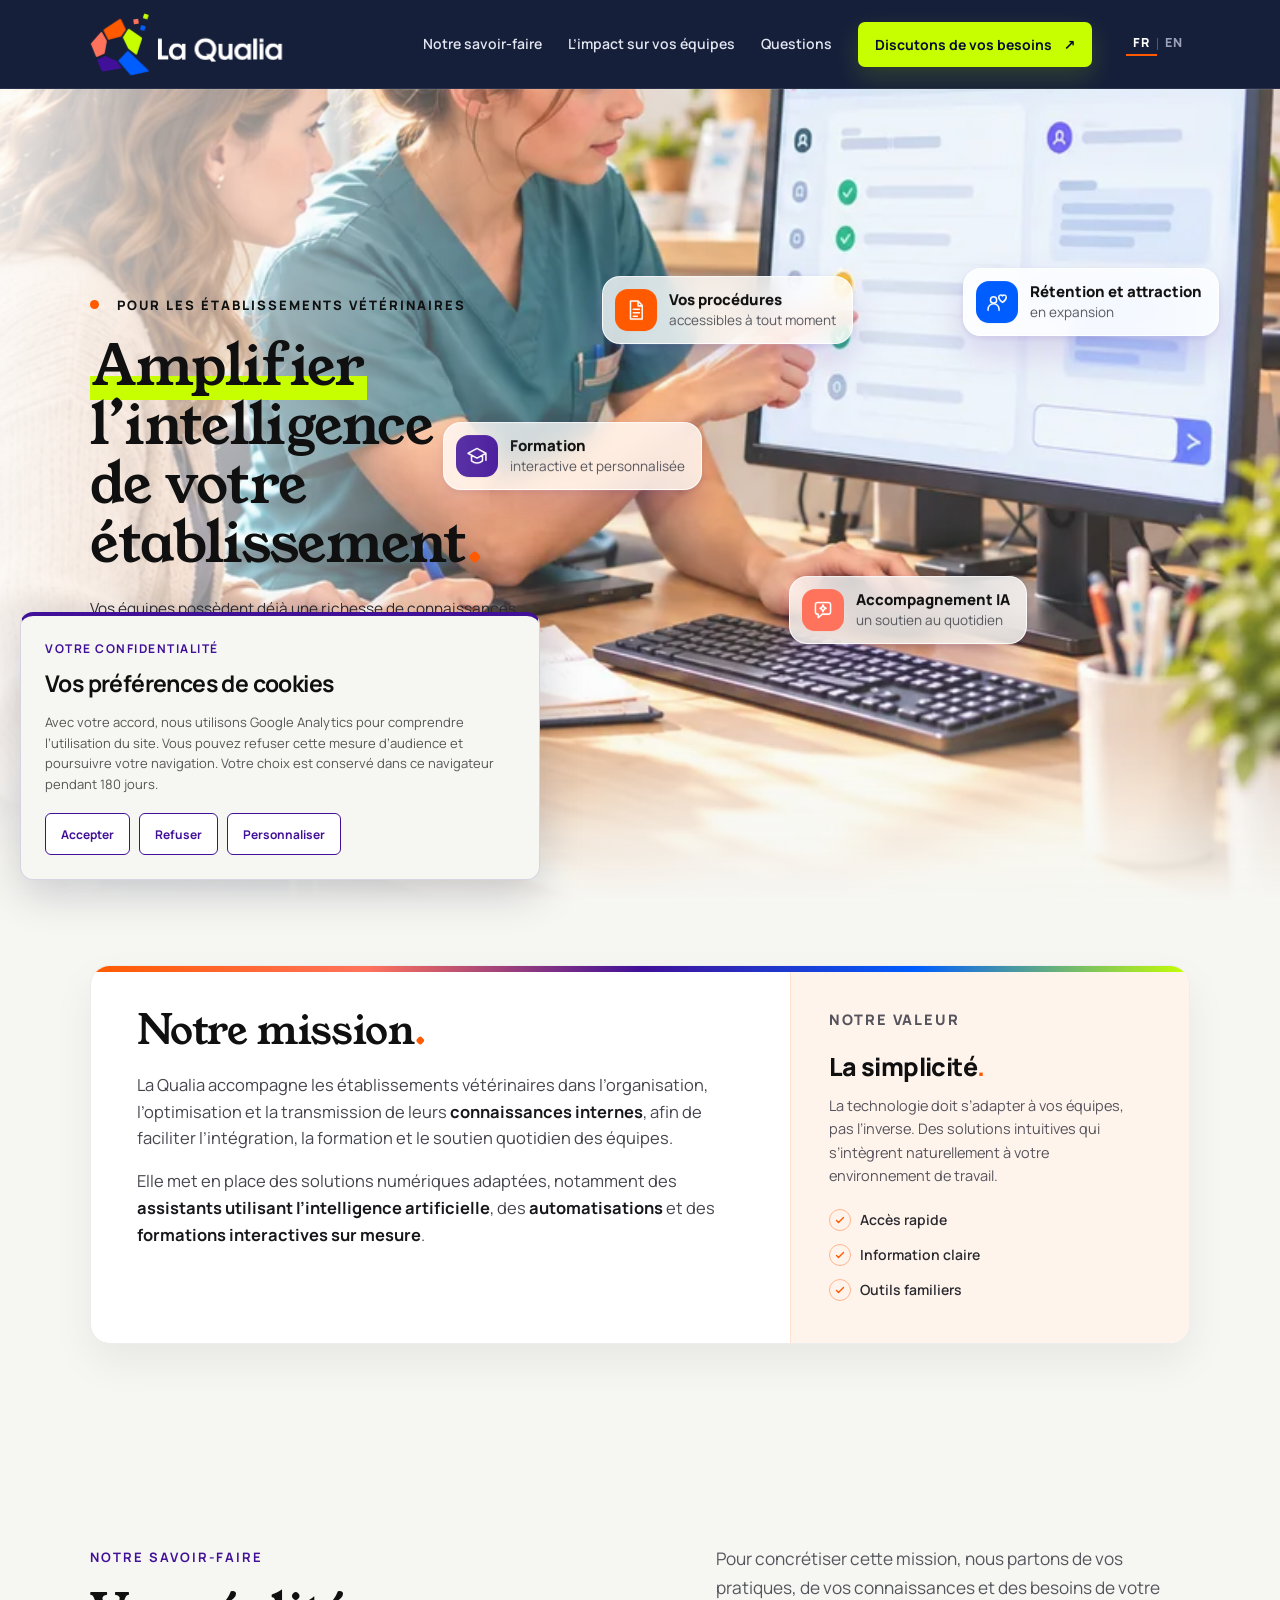
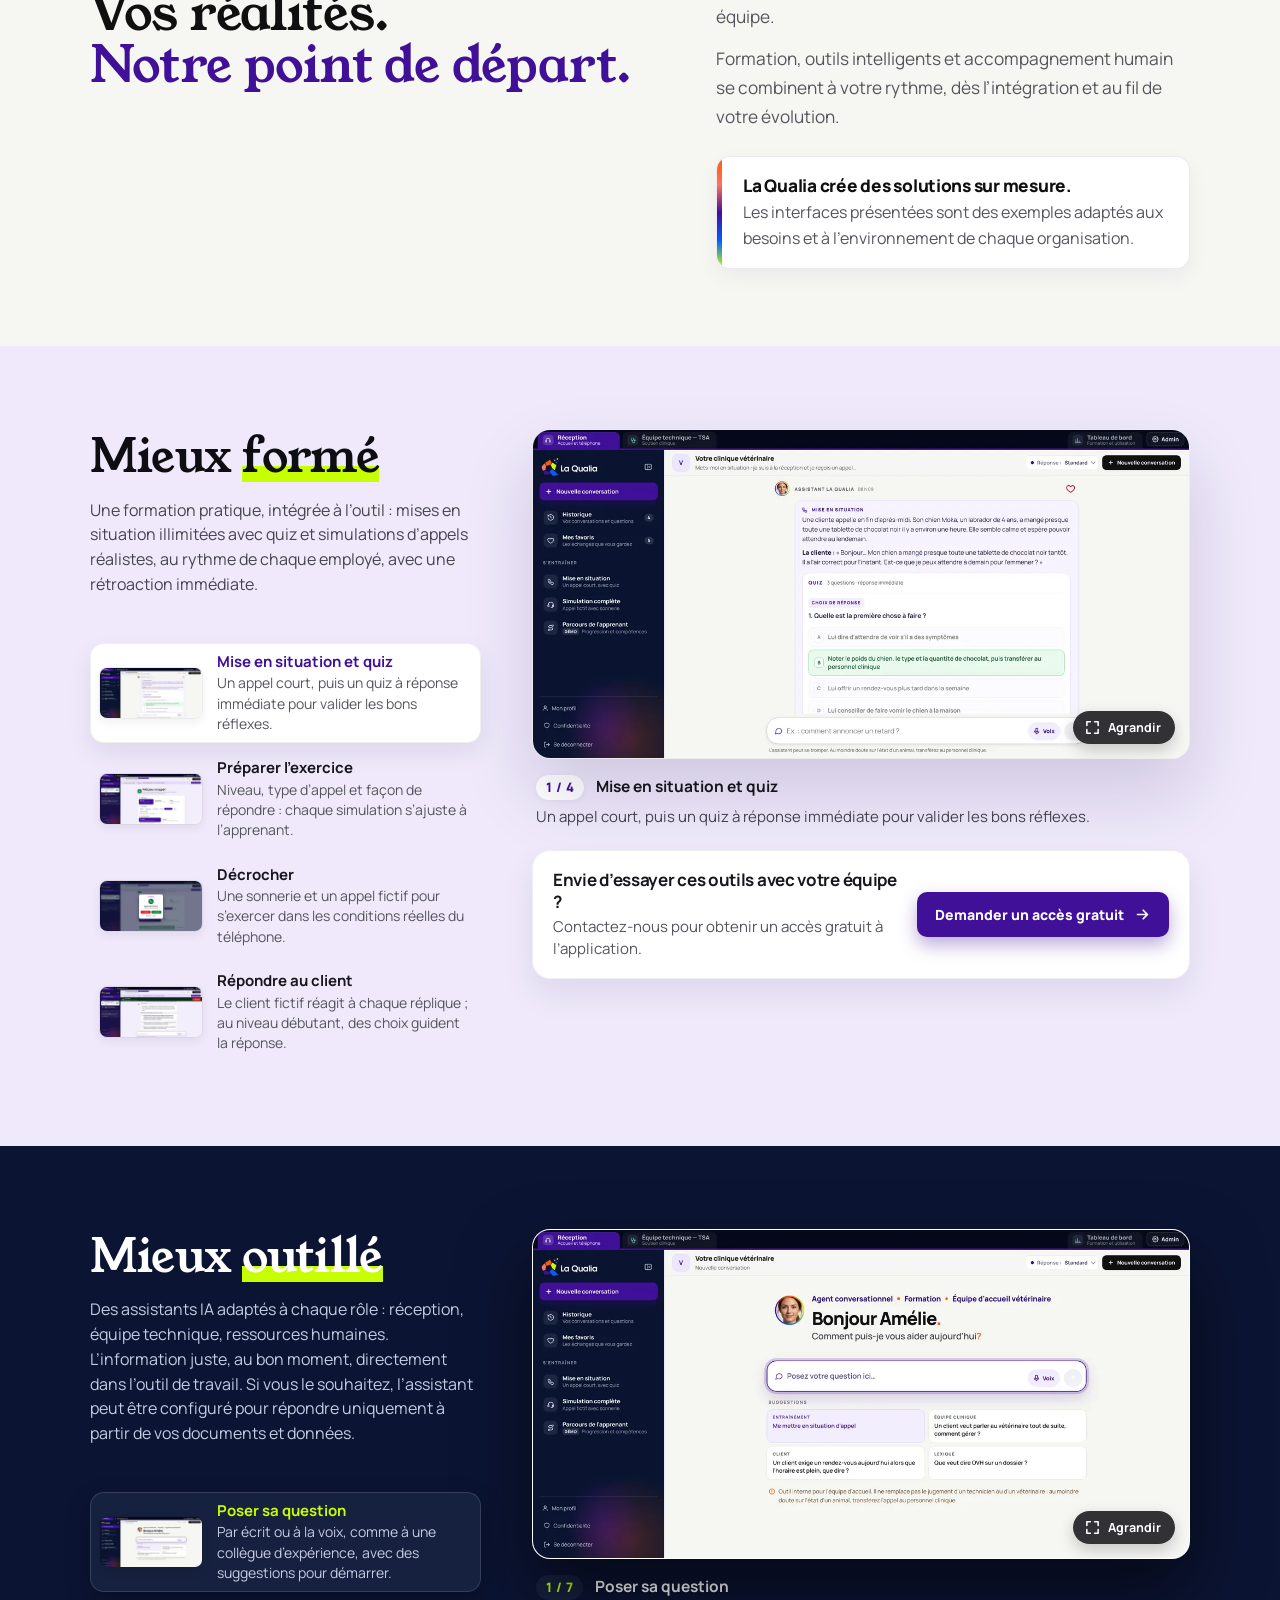
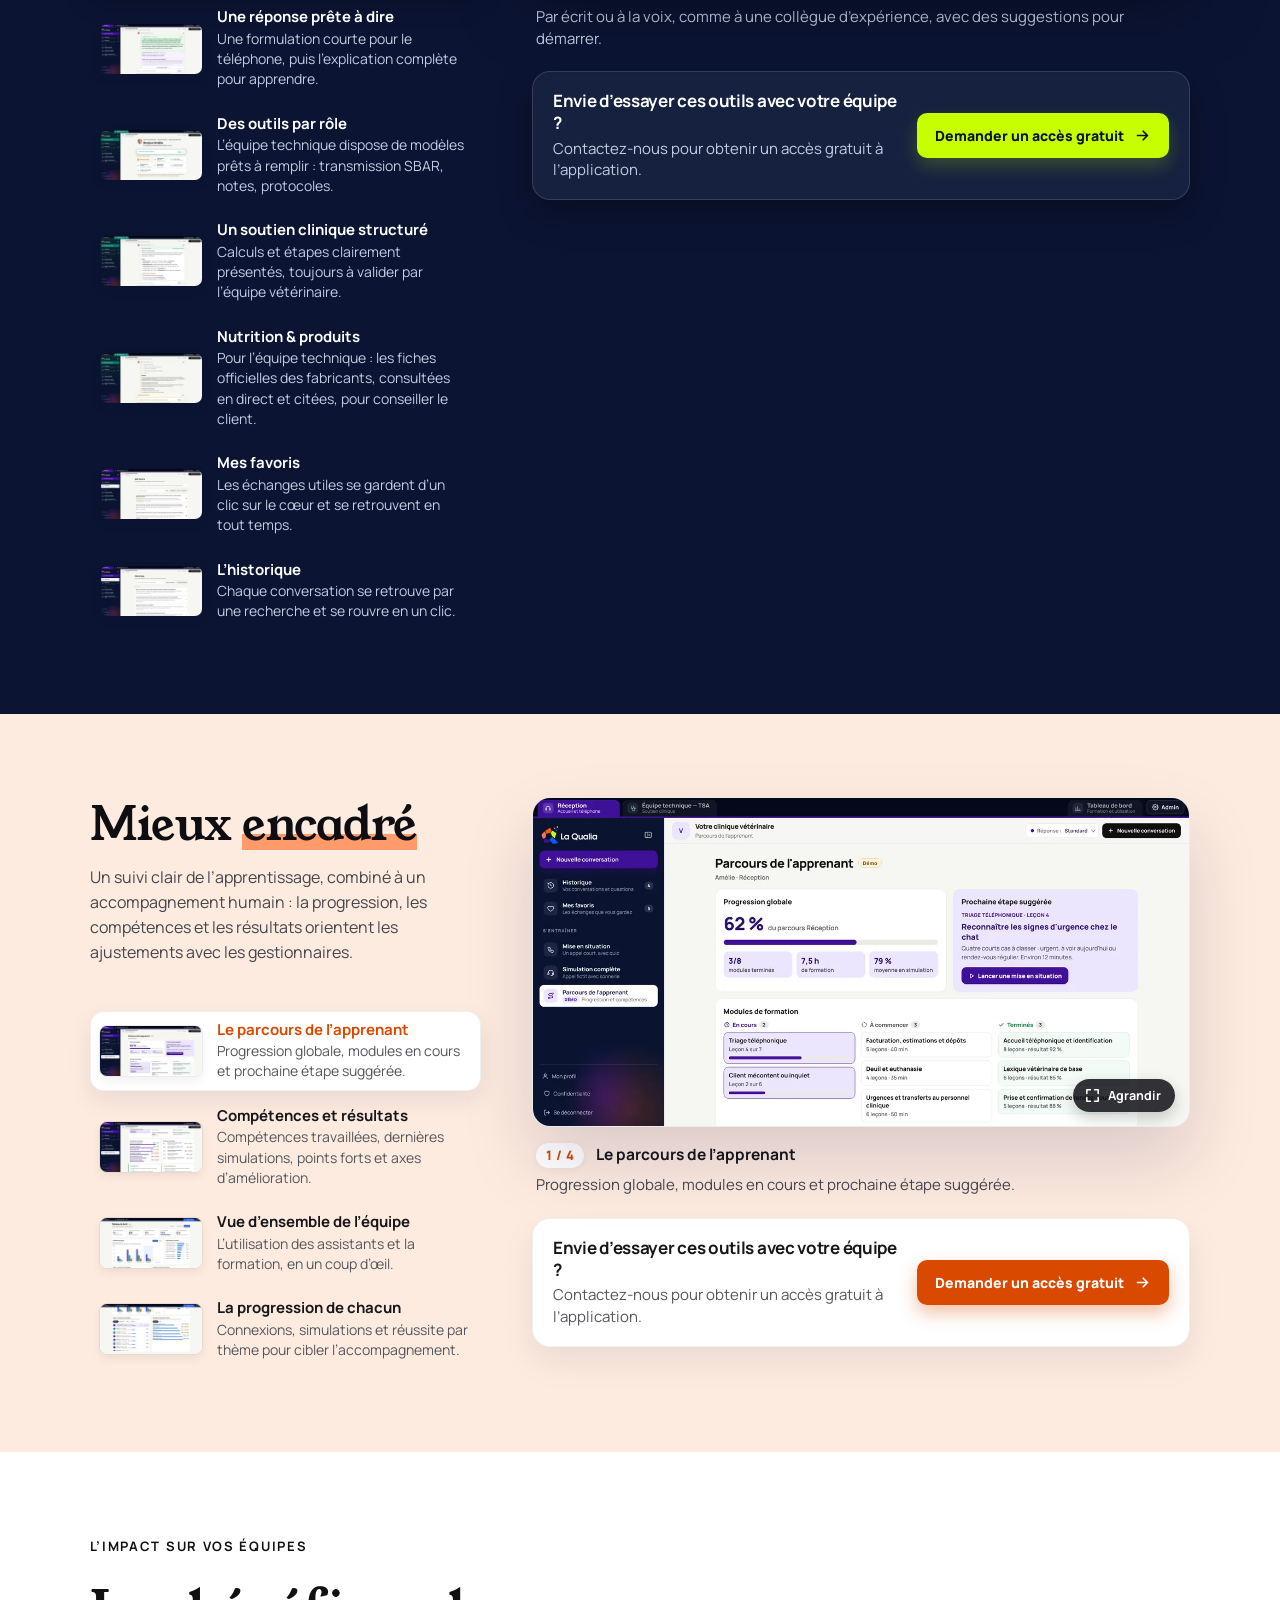
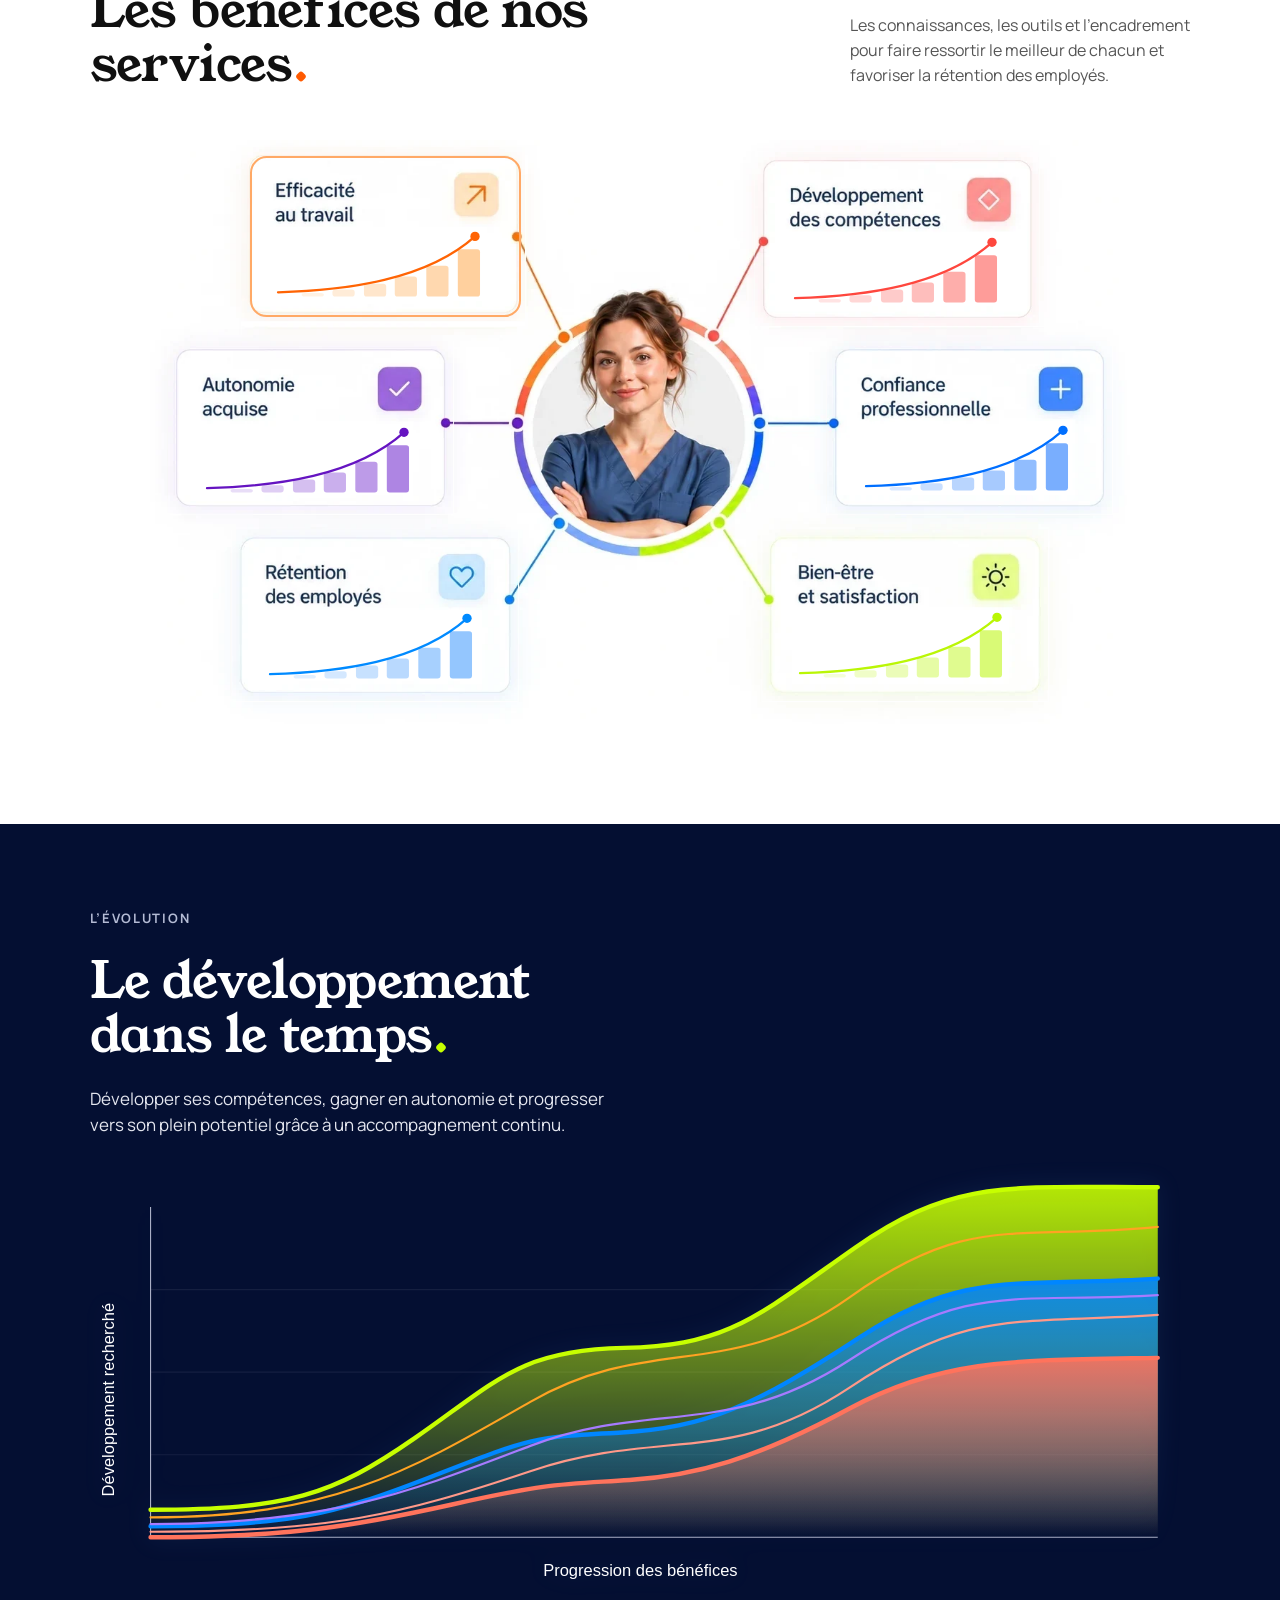
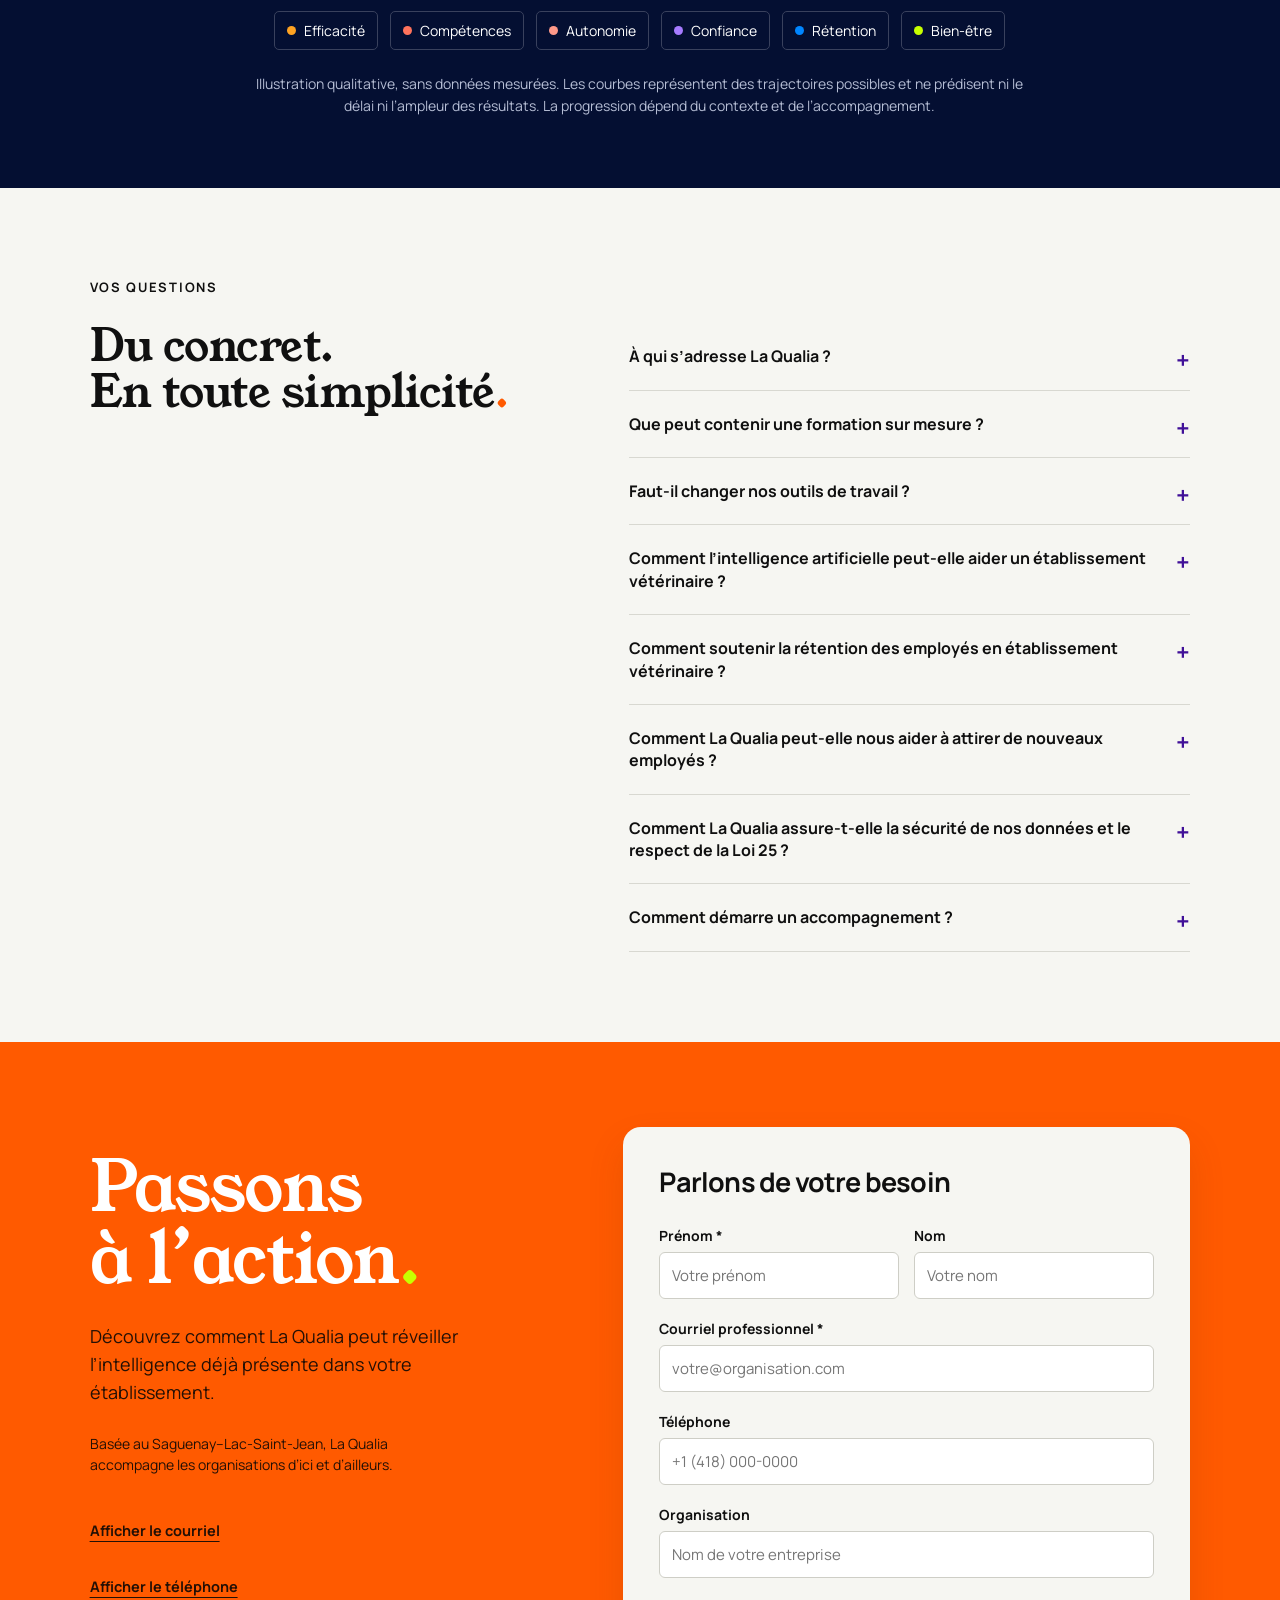
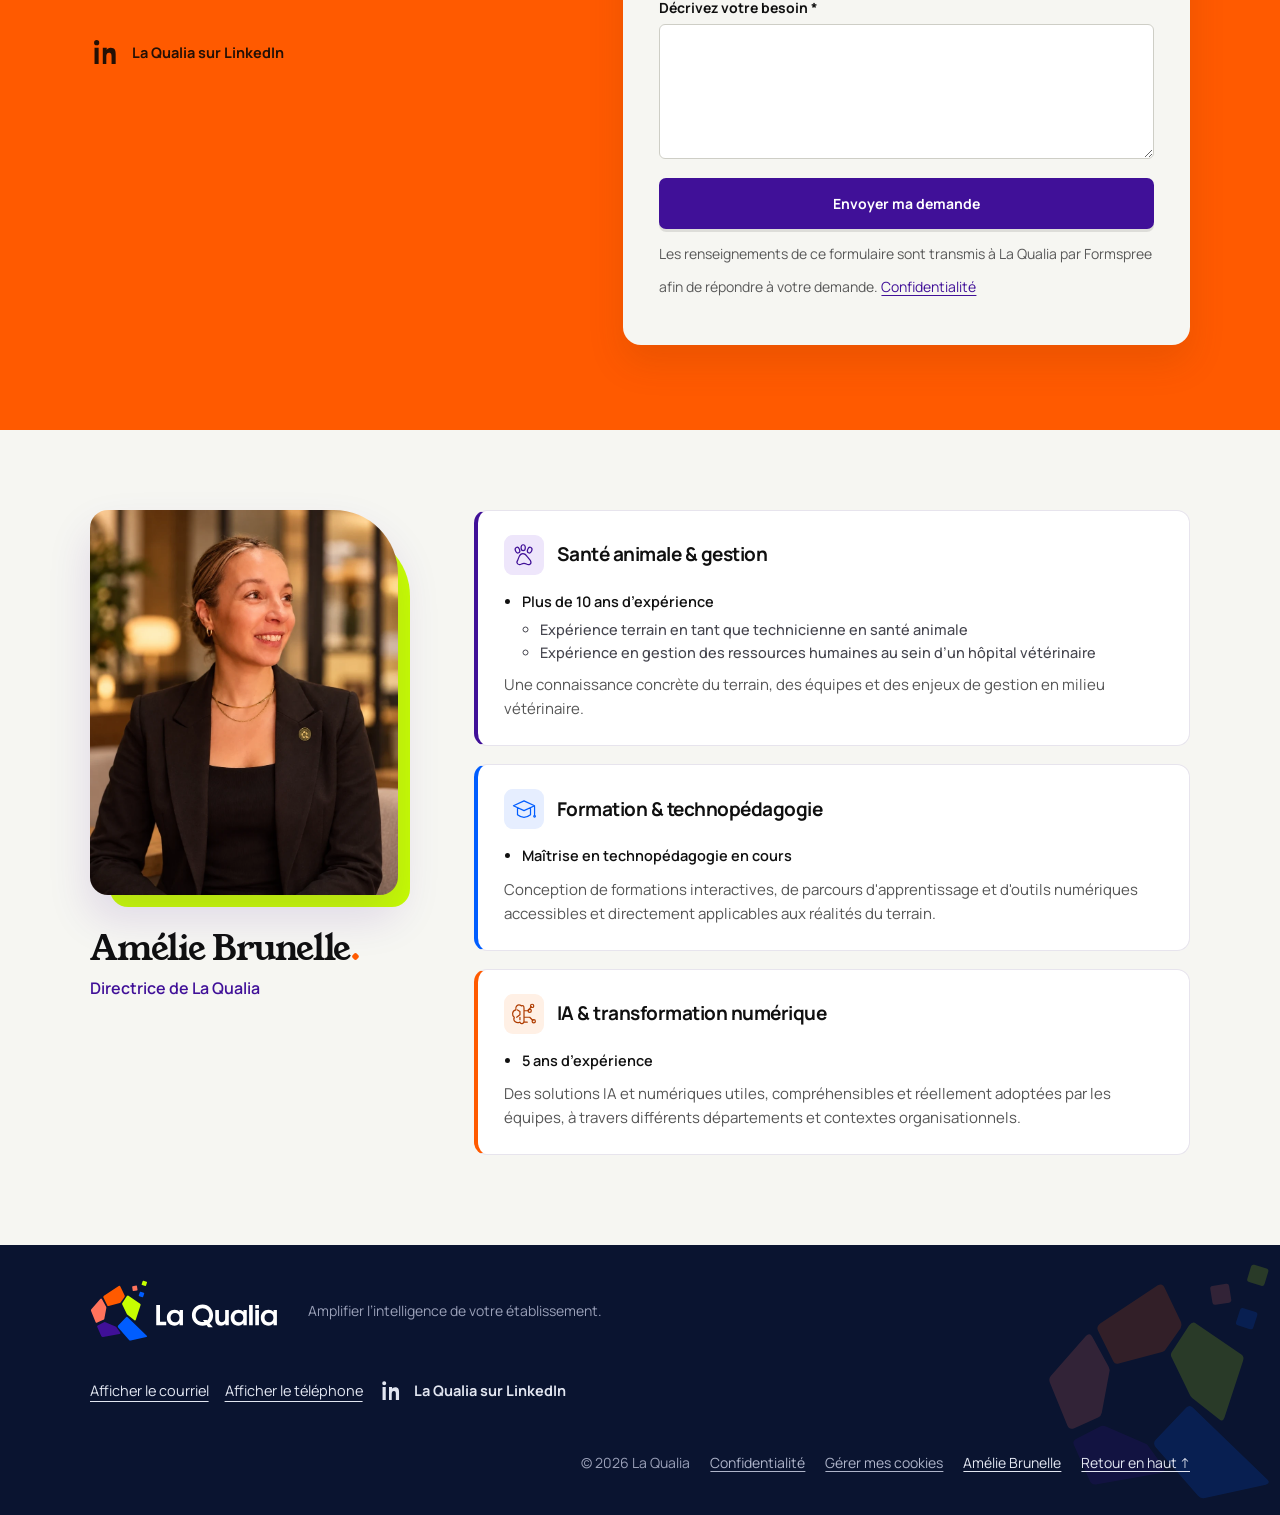
==== commit e556d772: "Site : « mises en situation illimitées » (FR, et EN « unlimited ») Co-Authored-By: Claude Opus 5.5 <" ====
--- a/index.html
+++ b/index.html
@@ -19,7 +19,7 @@
 <section class="values wrap" aria-label="Notre mission et notre valeur"><article class="mcard"><span class="vc-bar" aria-hidden="true"></span><div class="mc-main"><h2>Notre mission<span class="orange">.</span></h2><p class="vc-body">La Qualia accompagne les établissements vétérinaires dans l’organisation, l’optimisation et la transmission de leurs <strong>connaissances internes</strong>, afin de faciliter l’intégration, la formation et le soutien quotidien des équipes.</p><p class="vc-body vc-body2">Elle met en place des solutions numériques adaptées, notamment des <strong>assistants utilisant l’intelligence artificielle</strong>, des <strong>automatisations</strong> et des <strong>formations interactives sur mesure</strong>.</p></div><aside class="mc-value"><p class="mcv-tag">Notre valeur</p><h3>La simplicité<span class="orange">.</span></h3><p>La technologie doit s’adapter à vos équipes, pas l’inverse. Des solutions intuitives qui s’intègrent naturellement à votre environnement de travail.</p><ul class="vc-checks"><li><span class="chk" aria-hidden="true"><svg viewBox="0 0 24 24"><path d="m5 13 4 4 10-10"/></svg></span>Accès rapide</li><li><span class="chk" aria-hidden="true"><svg viewBox="0 0 24 24"><path d="m5 13 4 4 10-10"/></svg></span>Information claire</li><li><span class="chk" aria-hidden="true"><svg viewBox="0 0 24 24"><path d="m5 13 4 4 10-10"/></svg></span>Outils familiers</li></ul></aside></article></section>
 <section class="approach-intro wrap" id="approche" aria-labelledby="approach-title"><div class="approach-bridge"><div class="approach-heading"><p class="eyebrow">NOTRE SAVOIR-FAIRE</p><h2 id="approach-title">Vos réalités.<br><span>Notre point de départ.</span></h2></div><div class="approach-copy"><p>Pour concrétiser cette mission, nous partons de vos pratiques, de vos connaissances et des besoins de votre équipe.</p><p>Formation, outils intelligents et accompagnement humain se combinent à votre rythme, dès l’intégration et au fil de votre évolution.</p><aside class="approach-note"><span class="an-bar" aria-hidden="true"></span><p><strong>La Qualia crée des solutions sur mesure.</strong> Les interfaces présentées sont des exemples adaptés aux besoins et à l’environnement de chaque organisation.</p></aside></div></div></section>
 <div class="lev-stack" id="leviers"><section class="lev pil pil--formed" aria-labelledby="lev-h-forme"><div class="pil-inner"><div class="lev-panel" id="lev-forme" data-shots="f0-mise-en-situation-quiz::Mise en situation et quiz::Un appel court, puis un quiz à réponse immédiate pour valider les bons réflexes.|f1-simulation-preparer::Préparer l’exercice::Niveau, type d’appel et façon de répondre : chaque simulation s’ajuste à l’apprenant.|f2-sonnerie::Décrocher::Une sonnerie et un appel fictif pour s’exercer dans les conditions réelles du téléphone.|f3-simulation-echange::Répondre au client::Le client fictif réagit à chaque réplique ; au niveau débutant, des choix guident la réponse.">
-<div class="lev-copy"><h3 id="lev-h-forme">Mieux <span class="u">formé</span></h3><p class="pil-lead">Une formation pratique, intégrée à l’outil : mises en situation avec quiz et simulations d’appels réalistes, au rythme de chaque employé, avec une rétroaction immédiate.</p>
+<div class="lev-copy"><h3 id="lev-h-forme">Mieux <span class="u">formé</span></h3><p class="pil-lead">Une formation pratique, intégrée à l’outil : mises en situation illimitées avec quiz et simulations d’appels réalistes, au rythme de chaque employé, avec une rétroaction immédiate.</p>
 </div>
 <div class="lev-media"><figure class="lev-fig"><div class="lev-shot"><button type="button" class="lev-zoom" aria-label="Agrandir la capture : Mise en situation et quiz"><img src="assets/app/f0-mise-en-situation-quiz-1200.webp?v=3" srcset="assets/app/f0-mise-en-situation-quiz-1200.webp?v=3 1200w, assets/app/f0-mise-en-situation-quiz-1920.webp?v=3 1920w" sizes="(max-width: 900px) 100vw, 760px" alt="Mise en situation et quiz : Un appel court, puis un quiz à réponse immédiate pour valider les bons réflexes." width="1200" height="600" loading="lazy" decoding="async"><span class="lev-zi"><svg viewBox="0 0 24 24" aria-hidden="true"><path d="M4 9V4h5M20 9V4h-5M4 15v5h5M20 15v5h-5"/></svg><span>Agrandir</span></span></button>
 <button type="button" class="lev-nav prev" aria-label="Capture précédente"><svg viewBox="0 0 24 24" aria-hidden="true"><path d="m15 5-7 7 7 7"/></svg></button><button type="button" class="lev-nav next" aria-label="Capture suivante"><svg viewBox="0 0 24 24" aria-hidden="true"><path d="m9 5 7 7-7 7"/></svg></button></div>
